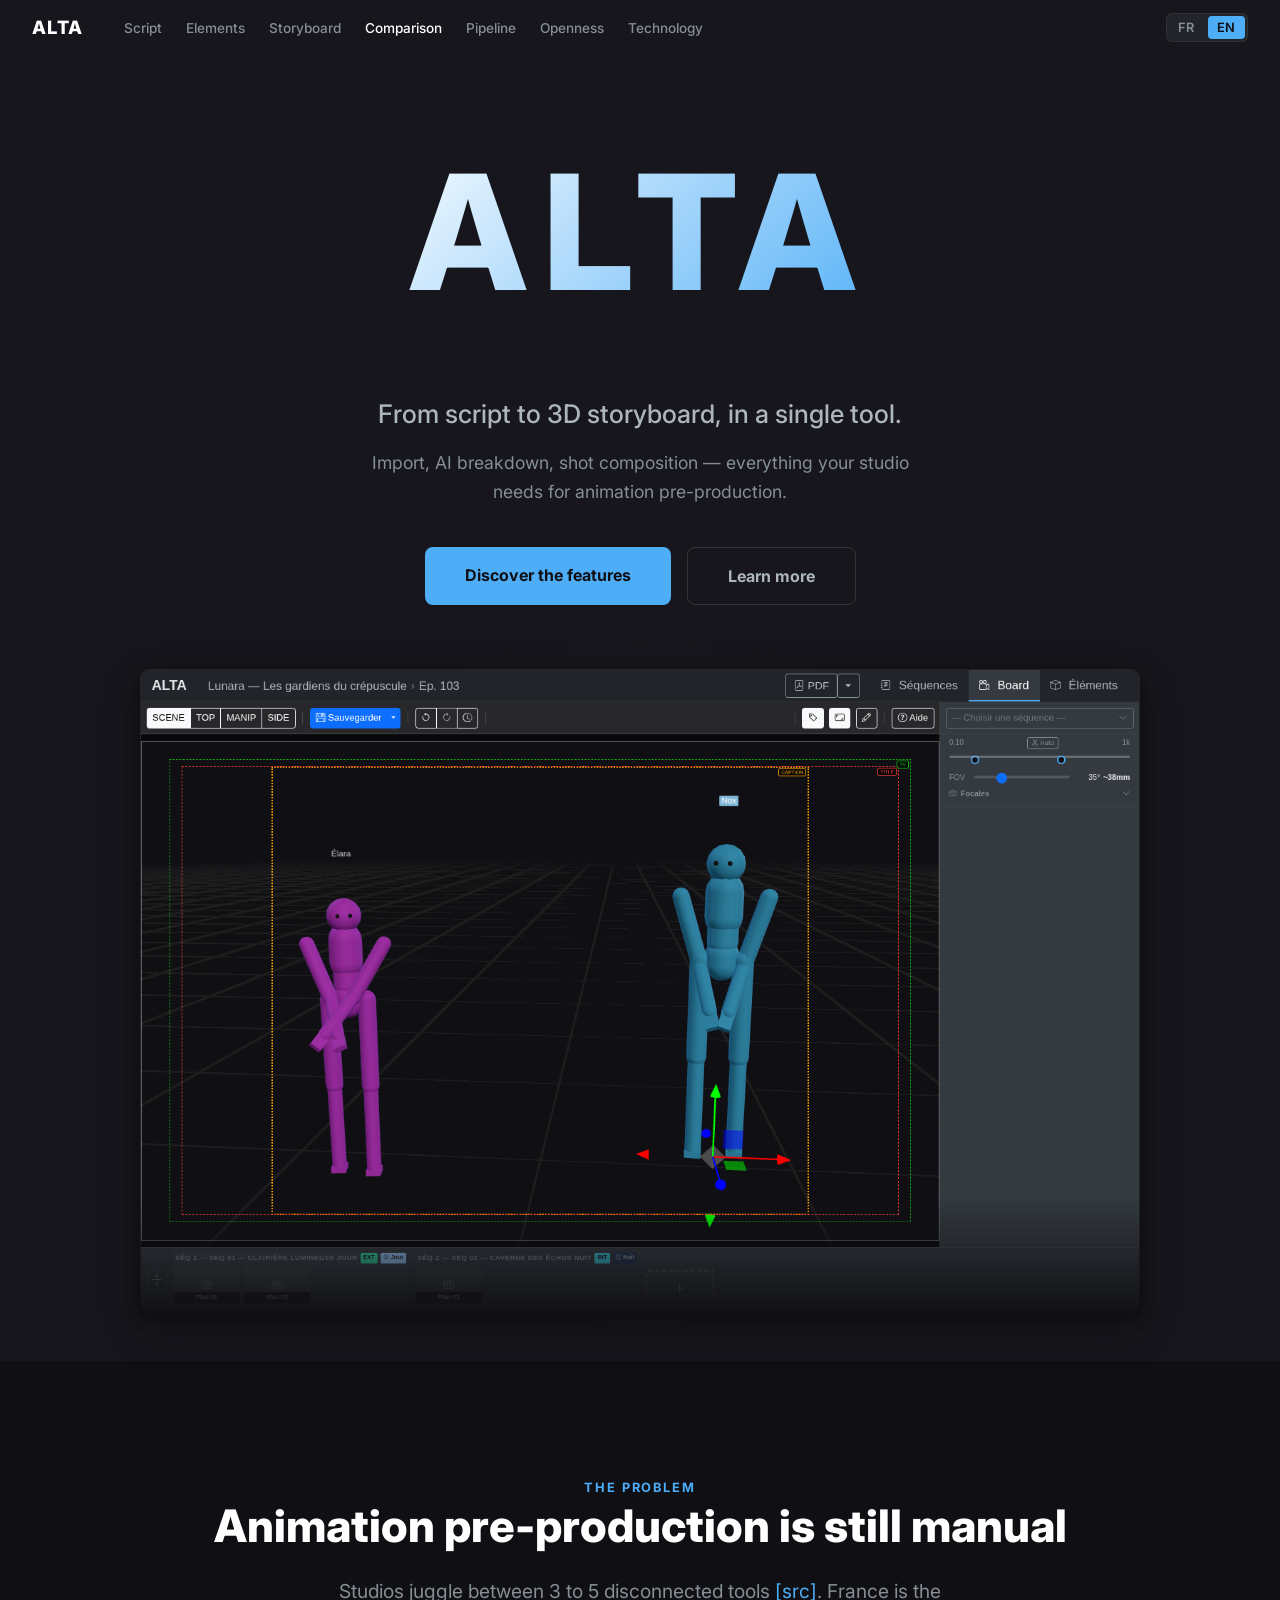
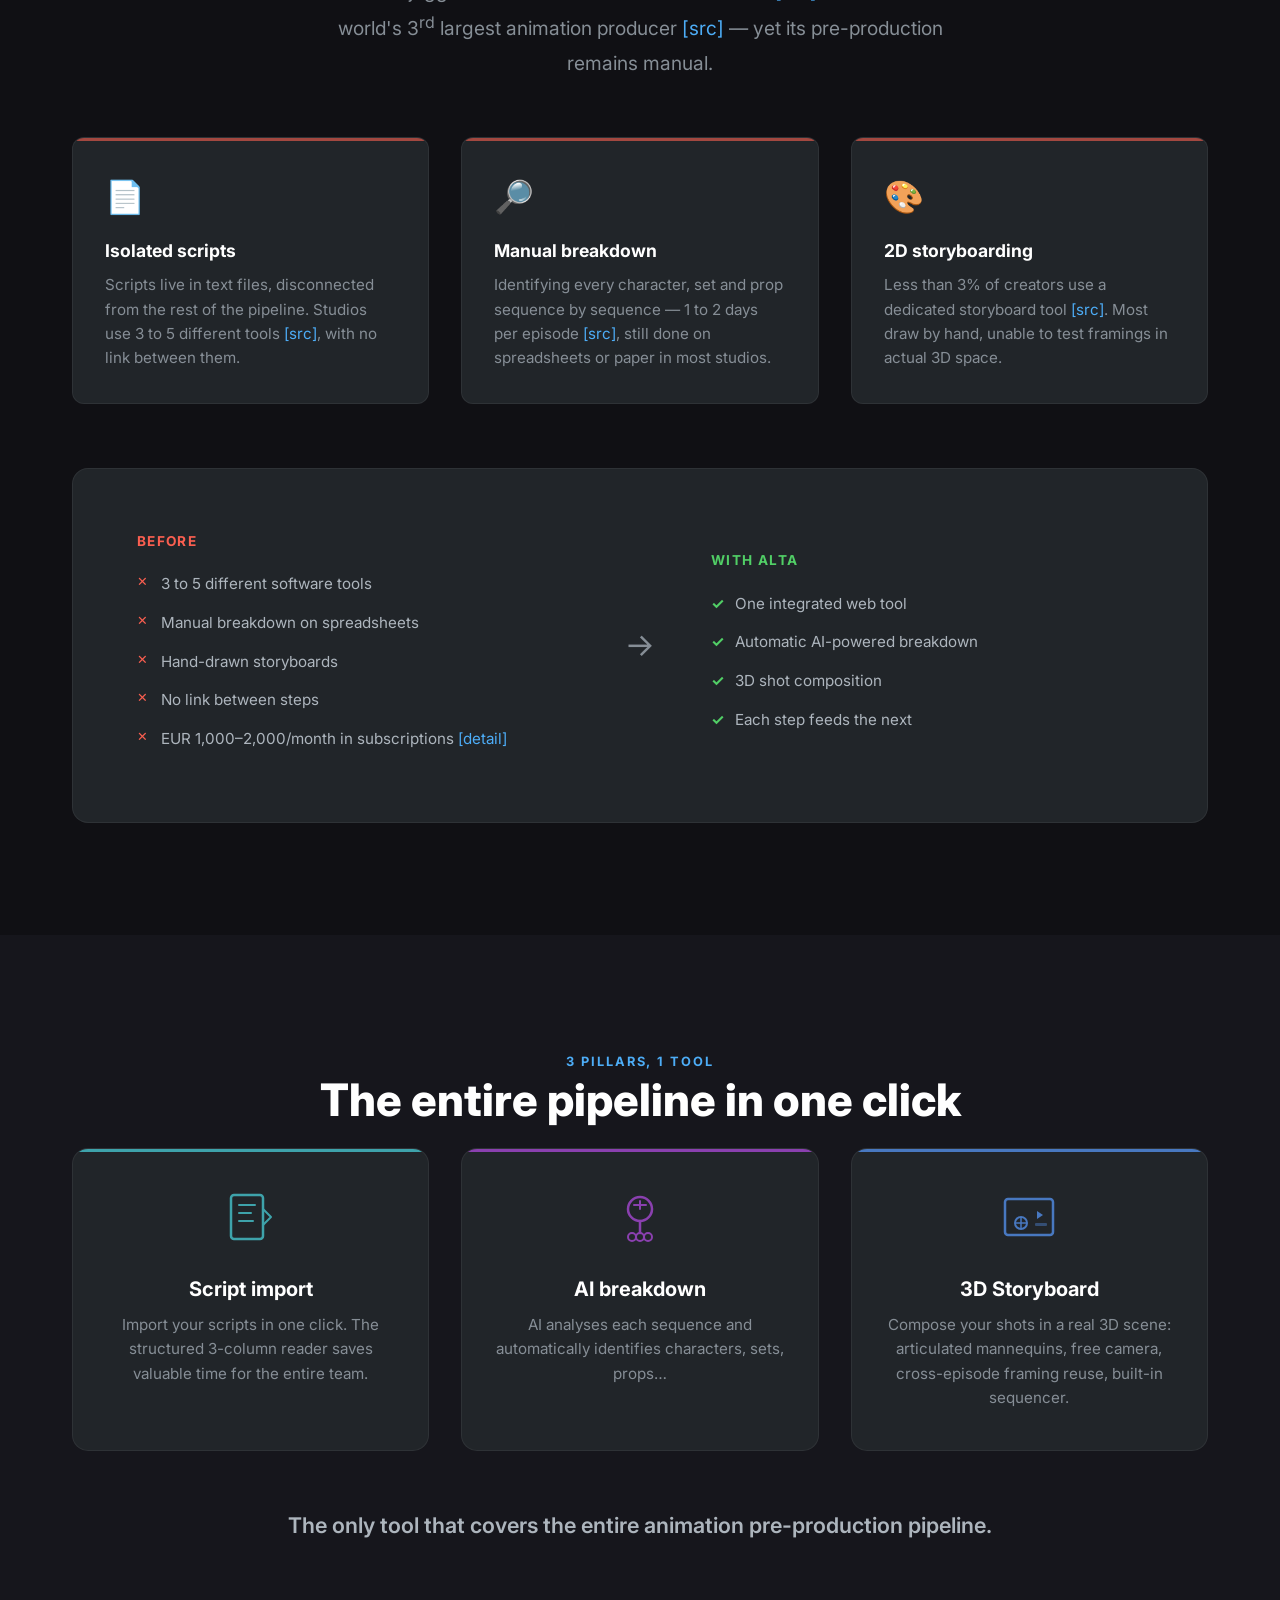
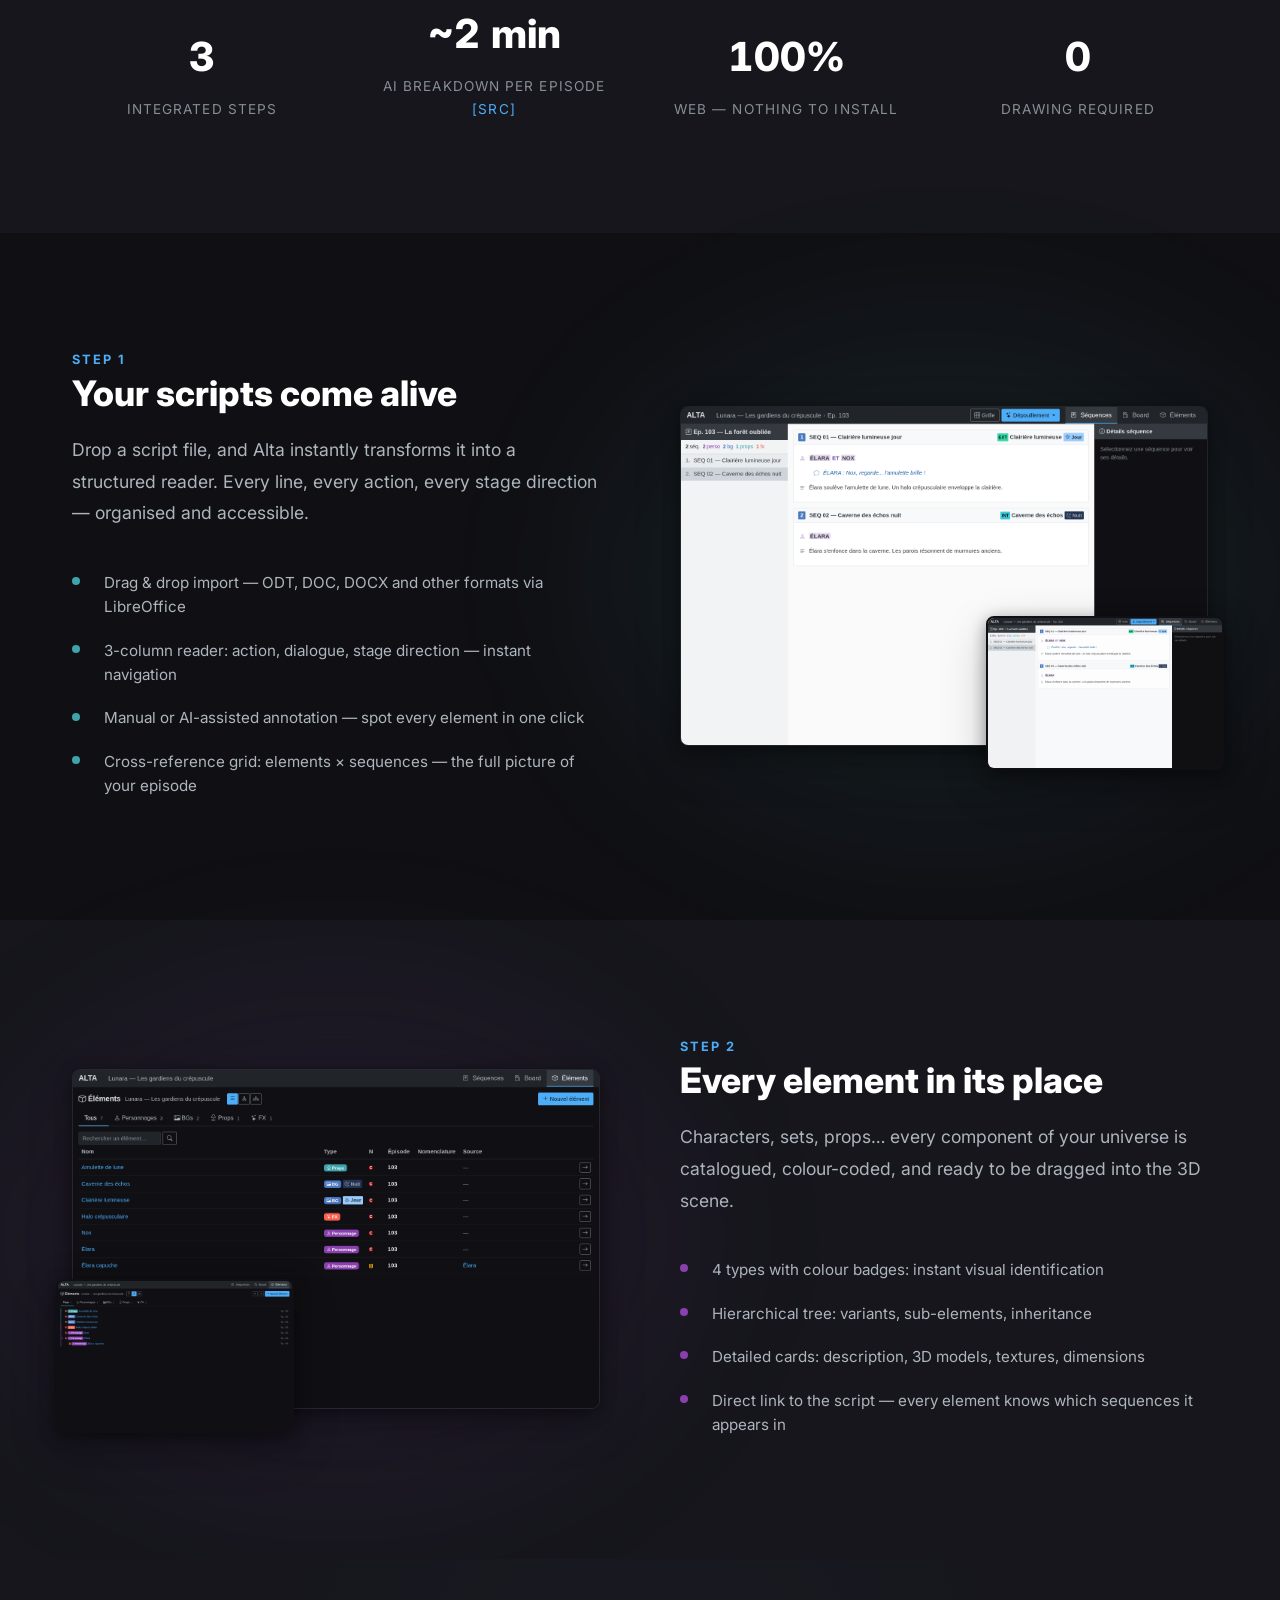
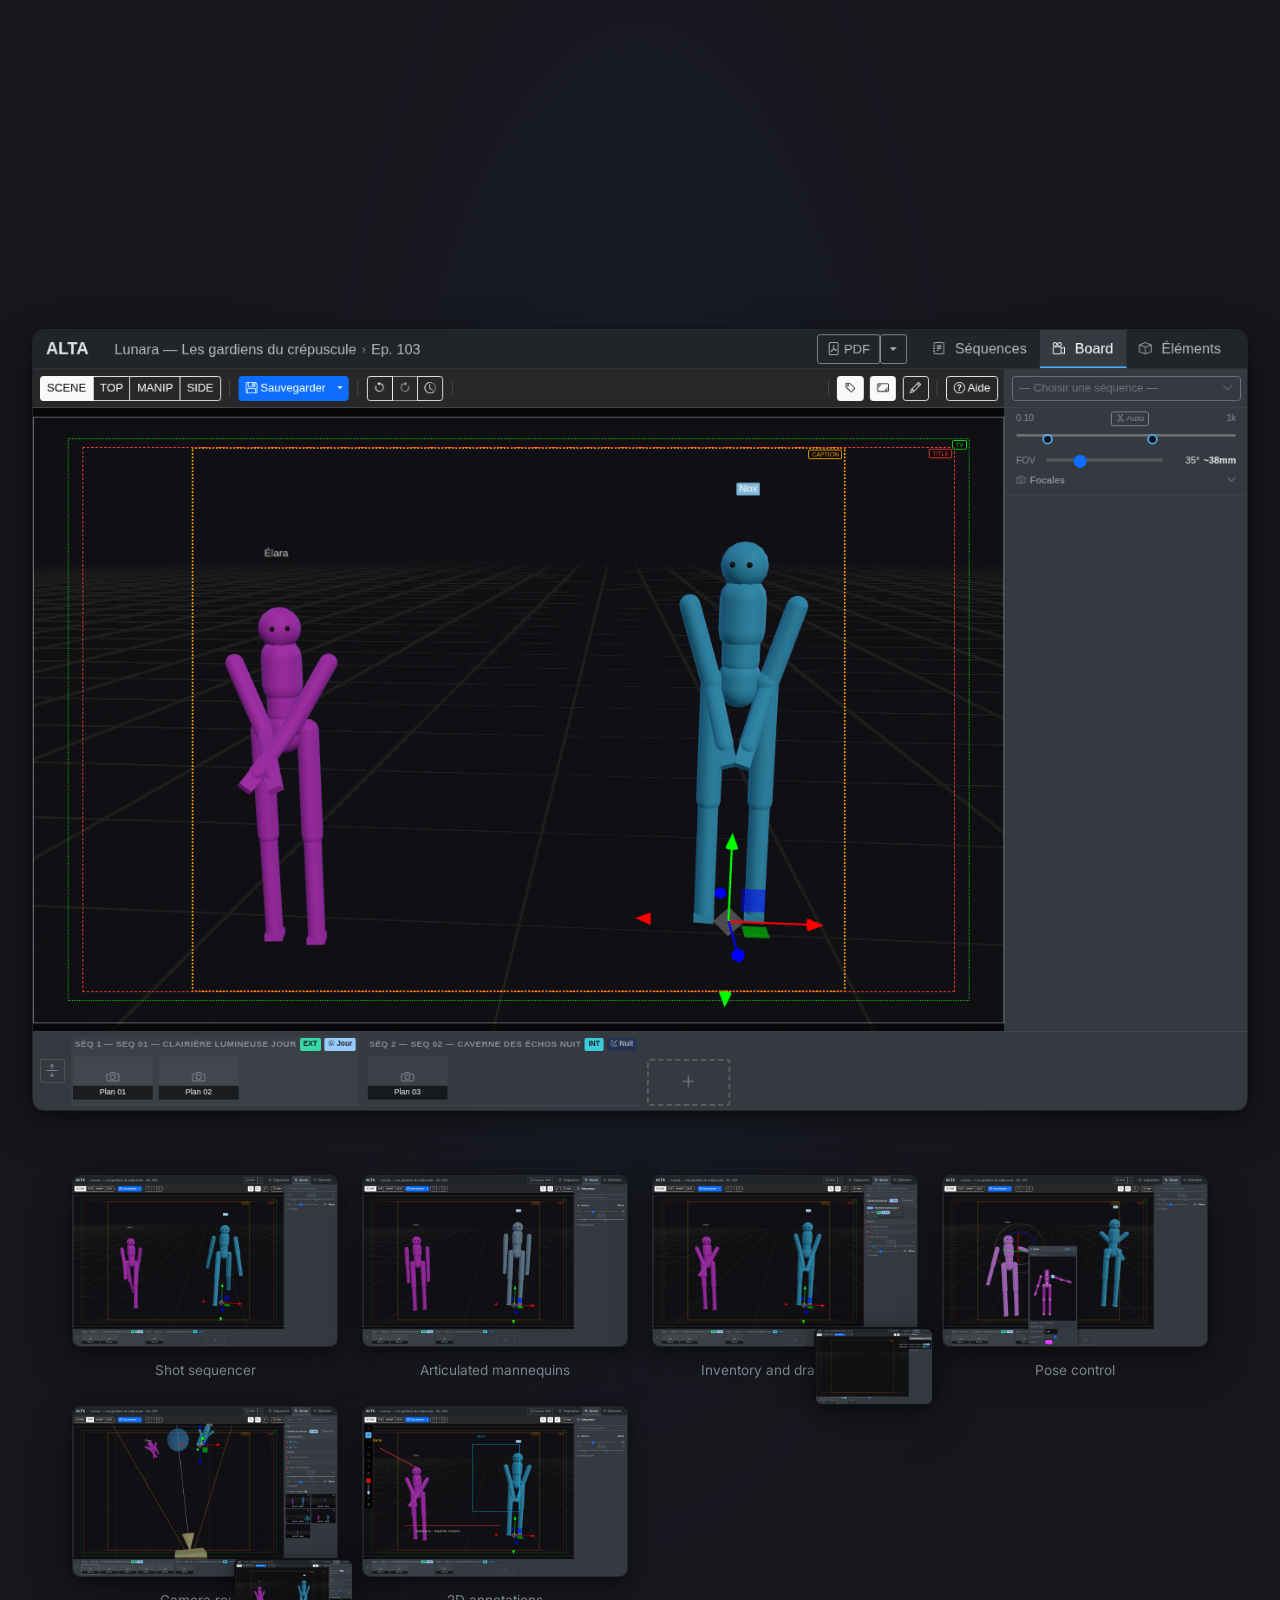
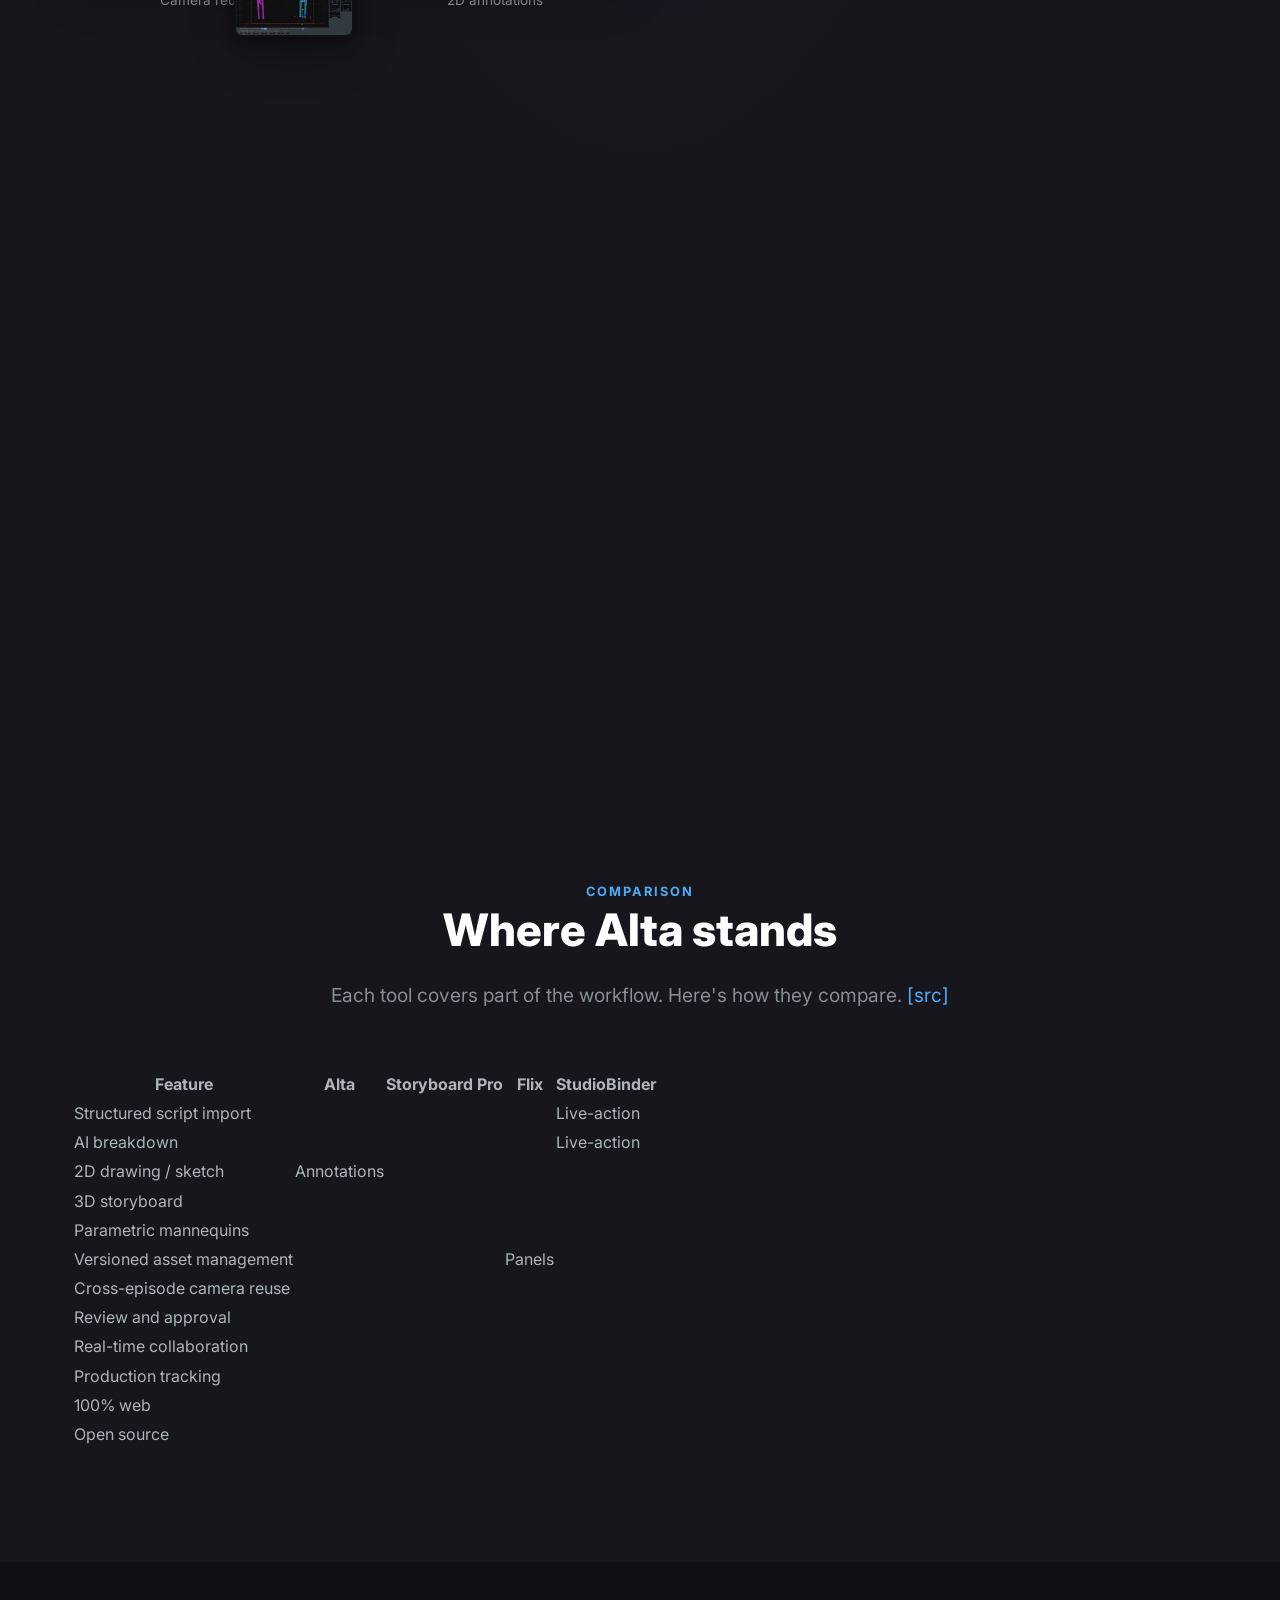
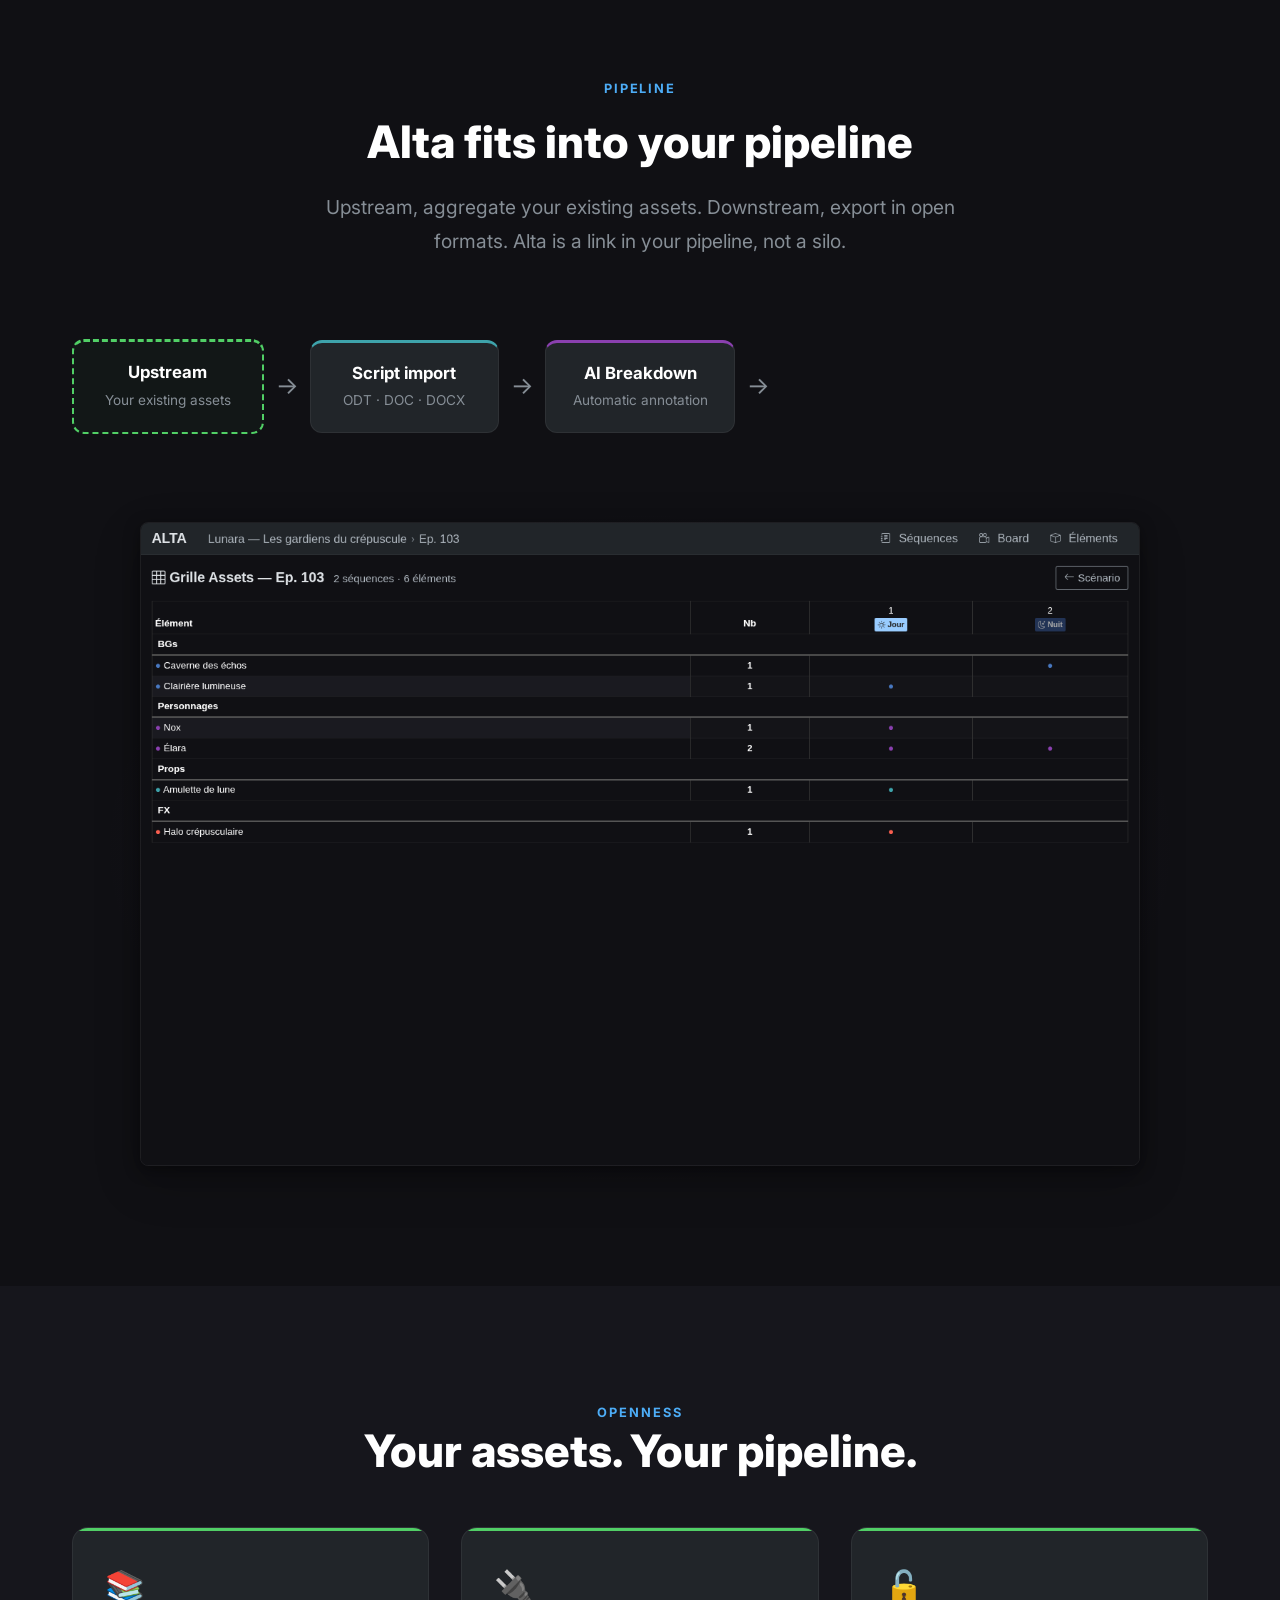
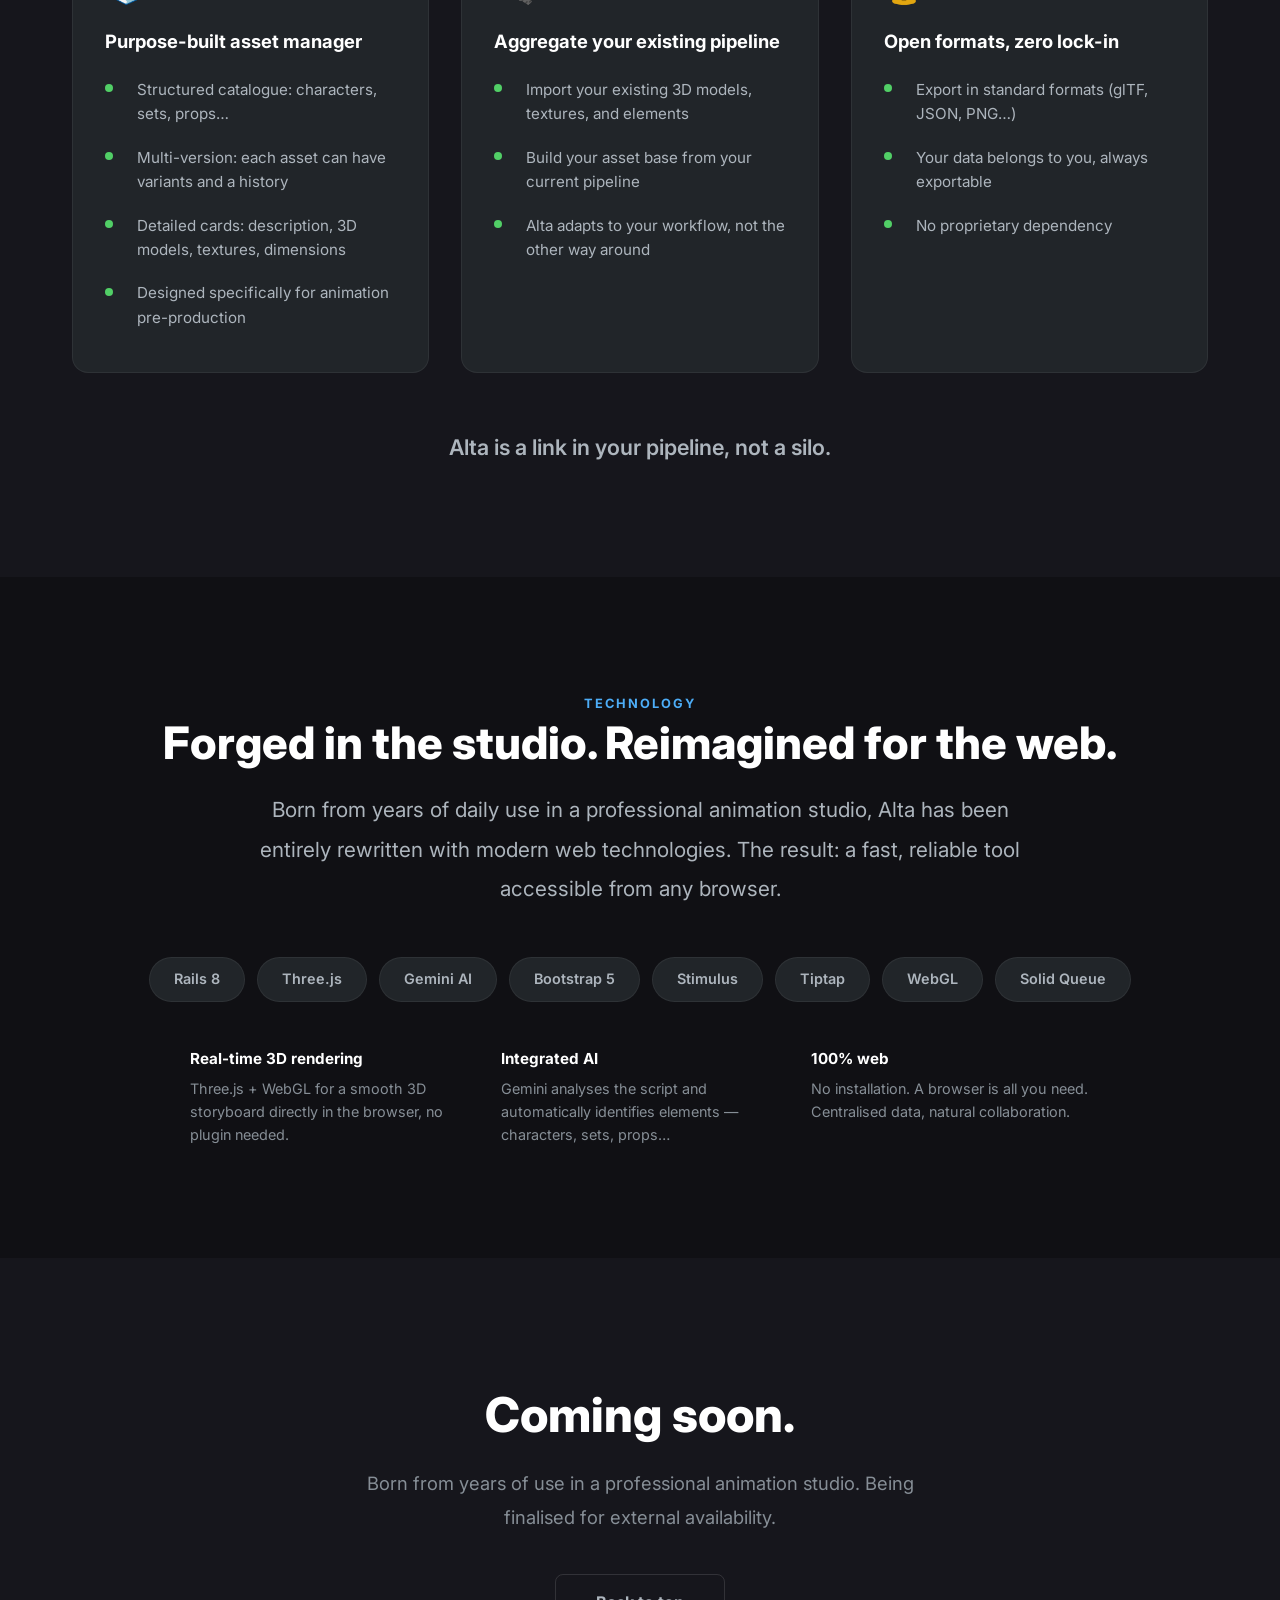
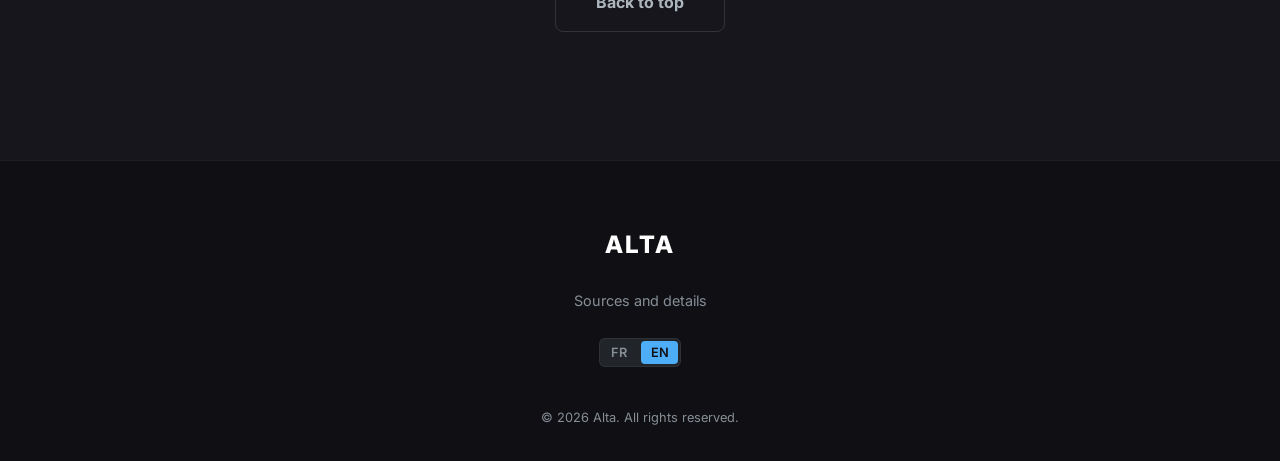
==== index.html @ ee36c8af "Filmstrip réut cam : vue TOP + GIF inset (pattern inventaire) Co-Authored-By: Claude Opus 4.6 <norep" ====
<!DOCTYPE html>
<html lang="fr">
<head>
  <meta charset="UTF-8">
  <meta name="viewport" content="width=device-width, initial-scale=1.0">
  <title>ALTA — Du scénario au storyboard 3D</title>
  <meta name="description" content="Alta couvre l'intégralité de la chaîne de préprod animation : import scénario, dépouillement IA, storyboard 3D. Forgé par des années d'usage en studio professionnel.">
  <link rel="preconnect" href="https://fonts.googleapis.com">
  <link rel="preconnect" href="https://fonts.gstatic.com" crossorigin>
  <link href="https://fonts.googleapis.com/css2?family=Inter:wght@400;500;600;700;800&display=swap" rel="stylesheet">
  <link rel="stylesheet" href="css/landing.css">
</head>
<body>

<!-- ======== NAVBAR ======== -->
<nav class="navbar">
  <div class="navbar-left">
    <a href="#" class="navbar-brand">ALTA</a>
    <ul class="navbar-links">
      <li><a href="#scenario" data-lang="fr">Scénario</a><a href="#scenario" data-lang="en">Script</a></li>
      <li><a href="#elements" data-lang="fr">Éléments</a><a href="#elements" data-lang="en">Elements</a></li>
      <li><a href="#storyboard">Storyboard</a></li>
      <li><a href="#comparison" data-lang="fr">Comparaison</a><a href="#comparison" data-lang="en">Comparison</a></li>
      <li><a href="#workflow" data-lang="fr">Pipeline</a><a href="#workflow" data-lang="en">Pipeline</a></li>
      <li><a href="#openness" data-lang="fr">Ouverture</a><a href="#openness" data-lang="en">Openness</a></li>
      <li><a href="#tech" data-lang="fr">Technologie</a><a href="#tech" data-lang="en">Technology</a></li>
    </ul>
  </div>
  <div class="navbar-right">
    <div class="lang-toggle">
      <button data-set-lang="fr">FR</button>
      <button data-set-lang="en">EN</button>
    </div>
  </div>
</nav>

<!-- ======== 1. HERO ======== -->
<section class="hero" id="hero">
  <div class="hero-wordmark">ALTA</div>
  <p class="hero-tagline" data-lang="fr">Du scénario au storyboard 3D, en un seul outil.</p>
  <p class="hero-tagline" data-lang="en">From script to 3D storyboard, in a single tool.</p>
  <p class="hero-sub-tagline" data-lang="fr">Import, dépouillement IA, composition de plans — tout ce dont votre studio a besoin pour la préprod animation.</p>
  <p class="hero-sub-tagline" data-lang="en">Import, AI breakdown, shot composition — everything your studio needs for animation pre-production.</p>
  <div class="hero-ctas">
    <a href="#scenario" class="hero-cta" data-lang="fr">Découvrir les fonctionnalités</a>
    <a href="#scenario" class="hero-cta" data-lang="en">Discover the features</a>
    <a href="#tech" class="hero-cta hero-cta-secondary" data-lang="fr">En savoir plus</a>
    <a href="#tech" class="hero-cta hero-cta-secondary" data-lang="en">Learn more</a>
  </div>
  <div class="hero-screenshot">
    <img src="img/board.png" alt="Alta — Storyboard 3D" class="screenshot">
  </div>
  <div class="hero-scroll-hint">
    <span data-lang="fr">Scroll</span>
    <span data-lang="en">Scroll</span>
    <svg viewBox="0 0 24 24" fill="none" stroke-width="2" stroke-linecap="round" stroke-linejoin="round">
      <path d="M7 13l5 5 5-5M7 6l5 5 5-5"/>
    </svg>
  </div>
</section>

<!-- ======== 2. LE PROBLÈME ======== -->
<section id="problem">
  <div class="container">
    <div style="text-align: center;" class="reveal">
      <span class="section-label" data-lang="fr">Le constat</span>
      <span class="section-label" data-lang="en">The problem</span>
      <h2 class="section-title" data-lang="fr">La préprod animation est encore artisanale</h2>
      <h2 class="section-title" data-lang="en">Animation pre-production is still manual</h2>
      <p class="section-subtitle centered" data-lang="fr">Les studios jonglent entre 3 à 5 logiciels <a href="sources.html#tool-fragmentation" class="source-ref">[src]</a> sans lien entre eux. La France est le 3<sup>e</sup> producteur mondial d'animation <a href="sources.html#france-3rd" class="source-ref">[src]</a> — mais sa préprod reste artisanale.</p>
      <p class="section-subtitle centered" data-lang="en">Studios juggle between 3 to 5 disconnected tools <a href="sources.html#tool-fragmentation" class="source-ref">[src]</a>. France is the world's 3<sup>rd</sup> largest animation producer <a href="sources.html#france-3rd" class="source-ref">[src]</a> — yet its pre-production remains manual.</p>
    </div>

    <div class="problem-grid">
      <div class="problem-card reveal reveal-delay-1">
        <div class="problem-icon">&#128196;</div>
        <h3 data-lang="fr">Scénarios isolés</h3>
        <h3 data-lang="en">Isolated scripts</h3>
        <p data-lang="fr">Les scénarios vivent dans des fichiers texte, déconnectés du reste du pipeline. Les studios utilisent 3 à 5 logiciels différents <a href="sources.html#tool-fragmentation" class="source-ref">[src]</a>, sans lien entre eux.</p>
        <p data-lang="en">Scripts live in text files, disconnected from the rest of the pipeline. Studios use 3 to 5 different tools <a href="sources.html#tool-fragmentation" class="source-ref">[src]</a>, with no link between them.</p>
      </div>
      <div class="problem-card reveal reveal-delay-2">
        <div class="problem-icon">&#128270;</div>
        <h3 data-lang="fr">Dépouillement à la main</h3>
        <h3 data-lang="en">Manual breakdown</h3>
        <p data-lang="fr">Identifier chaque personnage, décor et accessoire séquence par séquence — 1 à 2 jours par épisode <a href="sources.html#breakdown-duration" class="source-ref">[src]</a>, encore fait sur tableur ou papier dans la plupart des studios.</p>
        <p data-lang="en">Identifying every character, set and prop sequence by sequence — 1 to 2 days per episode <a href="sources.html#breakdown-duration" class="source-ref">[src]</a>, still done on spreadsheets or paper in most studios.</p>
      </div>
      <div class="problem-card reveal reveal-delay-3">
        <div class="problem-icon">&#127912;</div>
        <h3 data-lang="fr">Storyboard en 2D</h3>
        <h3 data-lang="en">2D storyboarding</h3>
        <p data-lang="fr">Moins de 3 % des créateurs utilisent un outil de storyboard dédié <a href="sources.html#storyboard-adoption" class="source-ref">[src]</a>. La plupart dessinent à la main, sans pouvoir tester les cadrages dans l'espace réel.</p>
        <p data-lang="en">Less than 3% of creators use a dedicated storyboard tool <a href="sources.html#storyboard-adoption" class="source-ref">[src]</a>. Most draw by hand, unable to test framings in actual 3D space.</p>
      </div>
    </div>

    <div class="problem-then-now reveal">
      <div class="problem-then">
        <h4 data-lang="fr">Avant</h4>
        <h4 data-lang="en">Before</h4>
        <ul>
          <li data-lang="fr">3 à 5 logiciels différents</li>
          <li data-lang="en">3 to 5 different software tools</li>
          <li data-lang="fr">Dépouillement manuel sur tableur</li>
          <li data-lang="en">Manual breakdown on spreadsheets</li>
          <li data-lang="fr">Storyboards dessinés à la main</li>
          <li data-lang="en">Hand-drawn storyboards</li>
          <li data-lang="fr">Aucun lien entre les étapes</li>
          <li data-lang="en">No link between steps</li>
          <li data-lang="fr">1 000 à 2 000 EUR/mois d'abonnements <a href="sources.html#cost-breakdown" class="source-ref">[détail]</a></li>
          <li data-lang="en">EUR 1,000–2,000/month in subscriptions <a href="sources.html#cost-breakdown" class="source-ref">[detail]</a></li>
        </ul>
      </div>
      <div class="problem-arrow">&rarr;</div>
      <div class="problem-now">
        <h4 data-lang="fr">Avec Alta</h4>
        <h4 data-lang="en">With Alta</h4>
        <ul>
          <li data-lang="fr">Un seul outil web intégré</li>
          <li data-lang="en">One integrated web tool</li>
          <li data-lang="fr">Dépouillement automatique par IA</li>
          <li data-lang="en">Automatic AI-powered breakdown</li>
          <li data-lang="fr">Composition de plans en 3D</li>
          <li data-lang="en">3D shot composition</li>
          <li data-lang="fr">Chaque étape alimente la suivante</li>
          <li data-lang="en">Each step feeds the next</li>
        </ul>
      </div>
    </div>
  </div>
</section>

<!-- ======== 3. PROPOSITION DE VALEUR ======== -->
<section id="value">
  <div class="container">
    <div style="text-align: center;" class="reveal">
      <span class="section-label" data-lang="fr">3 piliers, 1 outil</span>
      <span class="section-label" data-lang="en">3 pillars, 1 tool</span>
      <h2 class="section-title" data-lang="fr">Tout le pipeline en un clic</h2>
      <h2 class="section-title" data-lang="en">The entire pipeline in one click</h2>
    </div>

    <div class="value-grid reveal">
      <!-- Scénario -->
      <div class="value-card">
        <svg class="value-icon" viewBox="0 0 56 56" fill="none" xmlns="http://www.w3.org/2000/svg">
          <rect x="8" y="6" width="32" height="44" rx="3" stroke="currentColor" stroke-width="2.5"/>
          <line x1="16" y1="16" x2="32" y2="16" stroke="currentColor" stroke-width="2" stroke-linecap="round"/>
          <line x1="16" y1="24" x2="28" y2="24" stroke="currentColor" stroke-width="2" stroke-linecap="round"/>
          <line x1="16" y1="32" x2="30" y2="32" stroke="currentColor" stroke-width="2" stroke-linecap="round"/>
          <path d="M40 20l8 8-8 8" stroke="currentColor" stroke-width="2" stroke-linecap="round" stroke-linejoin="round"/>
        </svg>
        <h3 data-lang="fr">Import scénario</h3>
        <h3 data-lang="en">Script import</h3>
        <p data-lang="fr">Importez vos scénarios en un clic. Le lecteur structuré en 3 colonnes fait gagner un temps précieux à l'ensemble de l'équipe.</p>
        <p data-lang="en">Import your scripts in one click. The structured 3-column reader saves valuable time for the entire team.</p>
      </div>
      <!-- Dépouillement -->
      <div class="value-card">
        <svg class="value-icon" viewBox="0 0 56 56" fill="none" xmlns="http://www.w3.org/2000/svg">
          <circle cx="28" cy="20" r="12" stroke="currentColor" stroke-width="2.5"/>
          <path d="M28 32v12" stroke="currentColor" stroke-width="2.5" stroke-linecap="round"/>
          <circle cx="20" cy="48" r="4" stroke="currentColor" stroke-width="2"/>
          <circle cx="28" cy="48" r="4" stroke="currentColor" stroke-width="2"/>
          <circle cx="36" cy="48" r="4" stroke="currentColor" stroke-width="2"/>
          <path d="M22 16h12M28 12v8" stroke="currentColor" stroke-width="2" stroke-linecap="round"/>
        </svg>
        <h3 data-lang="fr">Dépouillement IA</h3>
        <h3 data-lang="en">AI breakdown</h3>
        <p data-lang="fr">L'IA analyse chaque séquence et identifie automatiquement personnages, décors, accessoires…</p>
        <p data-lang="en">AI analyses each sequence and automatically identifies characters, sets, props…</p>
      </div>
      <!-- Storyboard -->
      <div class="value-card">
        <svg class="value-icon" viewBox="0 0 56 56" fill="none" xmlns="http://www.w3.org/2000/svg">
          <rect x="4" y="10" width="48" height="36" rx="3" stroke="currentColor" stroke-width="2.5"/>
          <circle cx="20" cy="34" r="6" stroke="currentColor" stroke-width="2"/>
          <line x1="20" y1="28" x2="20" y2="40" stroke="currentColor" stroke-width="1.5"/>
          <line x1="14" y1="34" x2="26" y2="34" stroke="currentColor" stroke-width="1.5"/>
          <path d="M36 22l6 4-6 4z" fill="currentColor"/>
          <rect x="34" y="34" width="12" height="3" rx="1" fill="currentColor" opacity="0.5"/>
        </svg>
        <h3 data-lang="fr">Storyboard 3D</h3>
        <h3 data-lang="en">3D Storyboard</h3>
        <p data-lang="fr">Composez vos plans dans une vraie scène 3D : mannequins articulés, caméra libre, réutilisation de cadrages entre épisodes, séquenceur intégré.</p>
        <p data-lang="en">Compose your shots in a real 3D scene: articulated mannequins, free camera, cross-episode framing reuse, built-in sequencer.</p>
      </div>
    </div>

    <p class="value-synthesis reveal" data-lang="fr">Le seul outil qui couvre l'intégralité de la chaîne de préprod animation.</p>
    <p class="value-synthesis reveal" data-lang="en">The only tool that covers the entire animation pre-production pipeline.</p>

    <div class="stats-row reveal">
      <div class="stat-item">
        <div class="stat-number" data-lang="fr">3</div>
        <div class="stat-number" data-lang="en">3</div>
        <div class="stat-label" data-lang="fr">Étapes intégrées</div>
        <div class="stat-label" data-lang="en">Integrated steps</div>
      </div>
      <div class="stat-item">
        <div class="stat-number" data-lang="fr">~2 min</div>
        <div class="stat-number" data-lang="en">~2 min</div>
        <div class="stat-label" data-lang="fr">Dépouillement IA par épisode <a href="sources.html#breakdown-duration" class="source-ref">[src]</a></div>
        <div class="stat-label" data-lang="en">AI breakdown per episode <a href="sources.html#breakdown-duration" class="source-ref">[src]</a></div>
      </div>
      <div class="stat-item">
        <div class="stat-number" data-lang="fr">100%</div>
        <div class="stat-number" data-lang="en">100%</div>
        <div class="stat-label" data-lang="fr">Web — rien à installer</div>
        <div class="stat-label" data-lang="en">Web — nothing to install</div>
      </div>
      <div class="stat-item">
        <div class="stat-number" data-lang="fr">0</div>
        <div class="stat-number" data-lang="en">0</div>
        <div class="stat-label" data-lang="fr">Dessin requis</div>
        <div class="stat-label" data-lang="en">Drawing required</div>
      </div>
    </div>
  </div>
</section>

<!-- ======== 4. SCÉNARIO ======== -->
<section id="scenario" class="feature-section">
  <div class="container">
    <div class="feature-row reveal">
      <div class="feature-text">
        <span class="section-label" data-lang="fr">Étape 1</span>
        <span class="section-label" data-lang="en">Step 1</span>
        <h2 data-lang="fr">Vos scénarios prennent vie</h2>
        <h2 data-lang="en">Your scripts come alive</h2>
        <p class="lead" data-lang="fr">Glissez un fichier scénario, et Alta le transforme instantanément en un lecteur structuré. Chaque réplique, chaque action, chaque didascalie — organisée et accessible.</p>
        <p class="lead" data-lang="en">Drop a script file, and Alta instantly transforms it into a structured reader. Every line, every action, every stage direction — organised and accessible.</p>
        <ul class="feature-list accent-teal">
          <li data-lang="fr">Import drag &amp; drop — ODT, DOC, DOCX et autres formats via LibreOffice</li>
          <li data-lang="en">Drag &amp; drop import — ODT, DOC, DOCX and other formats via LibreOffice</li>
          <li data-lang="fr">Lecteur en 3 colonnes : action, dialogue, didascalie — navigation instantanée</li>
          <li data-lang="en">3-column reader: action, dialogue, stage direction — instant navigation</li>
          <li data-lang="fr">Annotation manuelle ou assistée par IA — repérez chaque élément en un clic</li>
          <li data-lang="en">Manual or AI-assisted annotation — spot every element in one click</li>
          <li data-lang="fr">Grille croisée éléments × séquences : la vision globale de votre épisode</li>
          <li data-lang="en">Cross-reference grid: elements × sequences — the full picture of your episode</li>
        </ul>
      </div>
      <div class="feature-visual screenshot-glow glow-teal">
        <img src="img/scenario.png" alt="Lecteur de scénario" class="screenshot">
        <img src="img/anim_annotation.gif" alt="Annotation IA" class="screenshot inset-screenshot">
      </div>
    </div>
  </div>
</section>

<!-- ======== 5. ÉLÉMENTS ======== -->
<section id="elements" class="feature-section">
  <div class="container">
    <div class="feature-row reversed reveal">
      <div class="feature-text">
        <span class="section-label" data-lang="fr">Étape 2</span>
        <span class="section-label" data-lang="en">Step 2</span>
        <h2 data-lang="fr">Chaque élément à sa place</h2>
        <h2 data-lang="en">Every element in its place</h2>
        <p class="lead" data-lang="fr">Personnages, décors, accessoires… chaque composant de votre univers est catalogué, coloré, et prêt à être glissé dans la scène 3D.</p>
        <p class="lead" data-lang="en">Characters, sets, props… every component of your universe is catalogued, colour-coded, and ready to be dragged into the 3D scene.</p>
        <ul class="feature-list accent-violet">
          <li data-lang="fr">4 types avec badges colorés : identification visuelle instantanée</li>
          <li data-lang="en">4 types with colour badges: instant visual identification</li>
          <li data-lang="fr">Arborescence hiérarchique : variantes, sous-éléments, héritage</li>
          <li data-lang="en">Hierarchical tree: variants, sub-elements, inheritance</li>
          <li data-lang="fr">Fiches détaillées : description, modèles 3D, textures, dimensions</li>
          <li data-lang="en">Detailed cards: description, 3D models, textures, dimensions</li>
          <li data-lang="fr">Lien direct avec le scénario — chaque élément sait dans quelles séquences il apparaît</li>
          <li data-lang="en">Direct link to the script — every element knows which sequences it appears in</li>
        </ul>
      </div>
      <div class="feature-visual screenshot-glow glow-violet">
        <img src="img/elements.png" alt="Liste des éléments" class="screenshot">
        <img src="img/elements_tree.png" alt="Arborescence" class="screenshot inset-screenshot inset-screenshot-left">
      </div>
    </div>
  </div>
</section>

<!-- ======== 6. STORYBOARD 3D ======== -->
<section id="storyboard" class="storyboard-section">
  <div class="container-wide">
    <div class="storyboard-header reveal">
      <span class="section-label" data-lang="fr">Étape 3 — La pièce maîtresse</span>
      <span class="section-label" data-lang="en">Step 3 — The centrepiece</span>
      <h2 class="section-title" data-lang="fr">Composez vos plans en 3D</h2>
      <h2 class="section-title" data-lang="en">Compose your shots in 3D</h2>
      <p class="section-subtitle centered" data-lang="fr">Plus besoin de dessiner. Placez vos personnages, orientez votre caméra, ajustez la pose — et capturez le plan parfait. Le tout dans votre navigateur.</p>
      <p class="section-subtitle centered" data-lang="en">No drawing needed. Place your characters, orient your camera, adjust the pose — and capture the perfect shot. All in your browser.</p>
    </div>

    <div class="storyboard-hero reveal">
      <img src="img/board.png" alt="Board 3D" class="screenshot" style="width: 100%; border-radius: 12px;">
    </div>

    <div class="container">
      <div class="filmstrip reveal">
        <div class="filmstrip-item">
          <img src="img/board_sequencer.png" alt="Séquenceur" class="screenshot">
          <p class="filmstrip-caption" data-lang="fr">Séquenceur de plans</p>
          <p class="filmstrip-caption" data-lang="en">Shot sequencer</p>
        </div>
        <div class="filmstrip-item">
          <img src="img/anim_mannequin.gif" alt="Mannequin posé" class="screenshot">
          <p class="filmstrip-caption" data-lang="fr">Mannequins articulés</p>
          <p class="filmstrip-caption" data-lang="en">Articulated mannequins</p>
        </div>
        <div class="filmstrip-item" style="position: relative;">
          <img src="img/board_sidebar.png" alt="Sidebar du board" class="screenshot">
          <img src="img/anim_inventory_drag.gif" alt="Drag inventaire" class="screenshot inset-screenshot">
          <p class="filmstrip-caption" data-lang="fr">Inventaire et drag &amp; drop</p>
          <p class="filmstrip-caption" data-lang="en">Inventory and drag &amp; drop</p>
        </div>
        <div class="filmstrip-item">
          <img src="img/board_mannequin_pose.png" alt="Pose de mannequin" class="screenshot">
          <p class="filmstrip-caption" data-lang="fr">Contrôle de pose</p>
          <p class="filmstrip-caption" data-lang="en">Pose control</p>
        </div>
        <div class="filmstrip-item" style="position: relative;">
          <img src="img/board_reut_cam.png" alt="Réutilisation de caméra" class="screenshot">
          <img src="img/anim_reut_cam.gif" alt="Réut cam preview" class="screenshot inset-screenshot">
          <p class="filmstrip-caption" data-lang="fr">Réutilisation de caméra</p>
          <p class="filmstrip-caption" data-lang="en">Camera reuse</p>
        </div>
        <div class="filmstrip-item">
          <img src="img/board_annotation.png" alt="Annotations 2D" class="screenshot">
          <p class="filmstrip-caption" data-lang="fr">Annotations 2D</p>
          <p class="filmstrip-caption" data-lang="en">2D annotations</p>
        </div>
      </div>

      <div class="feature-grid reveal">
        <div class="feature-grid-item">
          <div class="feature-grid-icon">&#129516;</div>
          <h4 data-lang="fr">Mannequins articulés</h4>
          <h4 data-lang="en">Articulated mannequins</h4>
          <p data-lang="fr">Placez et posez des mannequins pour chaque personnage. Chaque articulation est contrôlable.</p>
          <p data-lang="en">Place and pose mannequins for each character. Every joint is controllable.</p>
        </div>
        <div class="feature-grid-item">
          <div class="feature-grid-icon">&#128131;</div>
          <h4 data-lang="fr">Bibliothèque de poses</h4>
          <h4 data-lang="en">Pose library</h4>
          <p data-lang="fr">Sauvegardez et réappliquez des poses en un clic. Construisez votre bibliothèque au fil du temps.</p>
          <p data-lang="en">Save and reapply poses in one click. Build your library over time.</p>
        </div>
        <div class="feature-grid-item">
          <div class="feature-grid-icon">&#127909;</div>
          <h4 data-lang="fr">Caméra libre</h4>
          <h4 data-lang="en">Free camera</h4>
          <p data-lang="fr">FOV ajustable, rotation orbitale, safe zones TV. Trouvez le cadrage parfait.</p>
          <p data-lang="en">Adjustable FOV, orbital rotation, TV safe zones. Find the perfect framing.</p>
        </div>
        <div class="feature-grid-item">
          <div class="feature-grid-icon">&#128247;</div>
          <h4 data-lang="fr">Réutilisation de caméra</h4>
          <h4 data-lang="en">Camera reuse</h4>
          <p data-lang="fr">Retrouvez les cadrages existants entre plans et épisodes. Aperçus 3D en temps réel, application en un clic.</p>
          <p data-lang="en">Find existing framings across shots and episodes. Real-time 3D previews, one-click apply.</p>
        </div>
        <div class="feature-grid-item">
          <div class="feature-grid-icon">&#127902;</div>
          <h4 data-lang="fr">Séquenceur visuel</h4>
          <h4 data-lang="en">Visual sequencer</h4>
          <p data-lang="fr">Timeline en vignettes pour organiser, réordonner et naviguer entre vos plans.</p>
          <p data-lang="en">Thumbnail timeline to organise, reorder, and navigate between your shots.</p>
        </div>
        <div class="feature-grid-item">
          <div class="feature-grid-icon">&#8634;</div>
          <h4 data-lang="fr">Undo / Redo illimité</h4>
          <h4 data-lang="en">Unlimited undo / redo</h4>
          <p data-lang="fr">Expérimentez sans risque. Chaque action est réversible, sans limite.</p>
          <p data-lang="en">Experiment fearlessly. Every action is reversible, with no limit.</p>
        </div>
        <div class="feature-grid-item">
          <div class="feature-grid-icon">&#128230;</div>
          <h4 data-lang="fr">Drag &amp; drop inventaire</h4>
          <h4 data-lang="en">Inventory drag &amp; drop</h4>
          <p data-lang="fr">Glissez décors, accessoires et personnages depuis l'inventaire vers la scène 3D.</p>
          <p data-lang="en">Drag sets, props, and characters from the inventory into the 3D scene.</p>
        </div>
        <div class="feature-grid-item">
          <div class="feature-grid-icon">&#9999;&#65039;</div>
          <h4 data-lang="fr">Annotations 2D</h4>
          <h4 data-lang="en">2D Annotations</h4>
          <p data-lang="fr">Dessinez par-dessus la scène 3D : flèches, textes, traits, formes. Les annotations suivent la caméra.</p>
          <p data-lang="en">Draw over the 3D scene: arrows, text, lines, shapes. Annotations follow the camera.</p>
        </div>
        <div class="feature-grid-item">
          <div class="feature-grid-icon">&#128196;</div>
          <h4 data-lang="fr">Export PDF</h4>
          <h4 data-lang="en">PDF export</h4>
          <p data-lang="fr">Exportez votre storyboard en PDF imprimable — annotations 2D incluses — pour la revue en équipe.</p>
          <p data-lang="en">Export your storyboard as a printable PDF — 2D annotations included — for team review.</p>
        </div>
      </div>
    </div>
  </div>
</section>

<!-- ======== 6b. COMPARAISON ======== -->
<section id="comparison">
  <div class="container">
    <div style="text-align: center;" class="reveal">
      <span class="section-label" data-lang="fr">Comparaison</span>
      <span class="section-label" data-lang="en">Comparison</span>
      <h2 class="section-title" data-lang="fr">Où se situe Alta</h2>
      <h2 class="section-title" data-lang="en">Where Alta stands</h2>
      <p class="section-subtitle centered" data-lang="fr">Chaque outil couvre une partie du workflow. Voici comment ils se comparent. <a href="sources.html#comparison" class="source-ref">[src]</a></p>
      <p class="section-subtitle centered" data-lang="en">Each tool covers part of the workflow. Here's how they compare. <a href="sources.html#comparison" class="source-ref">[src]</a></p>
    </div>

    <div class="comparison-table reveal">
      <table>
        <thead>
          <tr>
            <th data-lang="fr">Fonctionnalité</th>
            <th data-lang="en">Feature</th>
            <th class="ct-highlight">Alta</th>
            <th>Storyboard Pro</th>
            <th>Flix</th>
            <th>StudioBinder</th>
          </tr>
        </thead>
        <tbody>
          <tr>
            <td data-lang="fr">Import scénario structuré</td>
            <td data-lang="en">Structured script import</td>
            <td class="ct-highlight ct-yes"></td>
            <td class="ct-no"></td>
            <td class="ct-no"></td>
            <td class="ct-partial" data-lang="fr">Live-action</td>
            <td class="ct-partial" data-lang="en">Live-action</td>
          </tr>
          <tr>
            <td data-lang="fr">Dépouillement IA</td>
            <td data-lang="en">AI breakdown</td>
            <td class="ct-highlight ct-yes"></td>
            <td class="ct-no"></td>
            <td class="ct-no"></td>
            <td class="ct-partial" data-lang="fr">Live-action</td>
            <td class="ct-partial" data-lang="en">Live-action</td>
          </tr>
          <tr>
            <td data-lang="fr">Dessin 2D / sketch</td>
            <td data-lang="en">2D drawing / sketch</td>
            <td class="ct-partial" data-lang="fr">Annotations</td>
            <td class="ct-partial" data-lang="en">Annotations</td>
            <td class="ct-yes"></td>
            <td class="ct-no"></td>
            <td class="ct-no"></td>
          </tr>
          <tr>
            <td data-lang="fr">Storyboard 3D</td>
            <td data-lang="en">3D storyboard</td>
            <td class="ct-highlight ct-yes"></td>
            <td class="ct-no"></td>
            <td class="ct-no"></td>
            <td class="ct-no"></td>
          </tr>
          <tr>
            <td data-lang="fr">Mannequins paramétriques</td>
            <td data-lang="en">Parametric mannequins</td>
            <td class="ct-highlight ct-yes"></td>
            <td class="ct-no"></td>
            <td class="ct-no"></td>
            <td class="ct-no"></td>
          </tr>
          <tr>
            <td data-lang="fr">Gestion d'assets versionnés</td>
            <td data-lang="en">Versioned asset management</td>
            <td class="ct-highlight ct-yes"></td>
            <td class="ct-no"></td>
            <td class="ct-partial" data-lang="fr">Panels</td>
            <td class="ct-partial" data-lang="en">Panels</td>
            <td class="ct-no"></td>
          </tr>
          <tr>
            <td data-lang="fr">Réutilisation caméra cross-épisodes</td>
            <td data-lang="en">Cross-episode camera reuse</td>
            <td class="ct-highlight ct-yes"></td>
            <td class="ct-no"></td>
            <td class="ct-no"></td>
            <td class="ct-no"></td>
          </tr>
          <tr>
            <td data-lang="fr">Revue et approbation</td>
            <td data-lang="en">Review and approval</td>
            <td class="ct-no"></td>
            <td class="ct-no"></td>
            <td class="ct-yes"></td>
            <td class="ct-yes"></td>
          </tr>
          <tr>
            <td data-lang="fr">Collaboration temps réel</td>
            <td data-lang="en">Real-time collaboration</td>
            <td class="ct-no"></td>
            <td class="ct-no"></td>
            <td class="ct-yes"></td>
            <td class="ct-yes"></td>
          </tr>
          <tr>
            <td data-lang="fr">Suivi de production</td>
            <td data-lang="en">Production tracking</td>
            <td class="ct-no"></td>
            <td class="ct-no"></td>
            <td class="ct-yes"></td>
            <td class="ct-yes"></td>
          </tr>
          <tr>
            <td data-lang="fr">100% web</td>
            <td data-lang="en">100% web</td>
            <td class="ct-highlight ct-yes"></td>
            <td class="ct-no"></td>
            <td class="ct-yes"></td>
            <td class="ct-yes"></td>
          </tr>
          <tr>
            <td data-lang="fr">Open source</td>
            <td data-lang="en">Open source</td>
            <td class="ct-highlight ct-yes"></td>
            <td class="ct-no"></td>
            <td class="ct-no"></td>
            <td class="ct-no"></td>
          </tr>
        </tbody>
      </table>
    </div>
  </div>
</section>

<!-- ======== 7. WORKFLOW ======== -->
<section id="workflow">
  <div class="container pipeline-section">
    <div class="reveal">
      <span class="section-label">Pipeline</span>
      <h2 class="section-title" data-lang="fr">Alta s'intègre dans votre pipeline</h2>
      <h2 class="section-title" data-lang="en">Alta fits into your pipeline</h2>
      <p class="section-subtitle centered" data-lang="fr">En amont, agrégez vos assets existants. En aval, exportez en formats ouverts. Alta est un maillon de votre pipeline, pas un silo.</p>
      <p class="section-subtitle centered" data-lang="en">Upstream, aggregate your existing assets. Downstream, export in open formats. Alta is a link in your pipeline, not a silo.</p>
    </div>

    <div class="pipeline">
      <div class="pipeline-node node-upstream">
        <h4 data-lang="fr">En amont</h4>
        <h4 data-lang="en">Upstream</h4>
        <p data-lang="fr">Vos assets existants</p>
        <p data-lang="en">Your existing assets</p>
      </div>
      <div class="pipeline-arrow">&rarr;</div>
      <div class="pipeline-node node-scenario">
        <h4 data-lang="fr">Import scénario</h4>
        <h4 data-lang="en">Script import</h4>
        <p data-lang="fr">ODT · DOC · DOCX</p>
        <p data-lang="en">ODT · DOC · DOCX</p>
      </div>
      <div class="pipeline-arrow">&rarr;</div>
      <div class="pipeline-node node-depouil">
        <h4 data-lang="fr">Dépouillement IA</h4>
        <h4 data-lang="en">AI Breakdown</h4>
        <p data-lang="fr">Annotation automatique</p>
        <p data-lang="en">Automatic annotation</p>
      </div>
      <div class="pipeline-arrow">&rarr;</div>
      <div class="pipeline-node node-board">
        <h4 data-lang="fr">Storyboard 3D</h4>
        <h4 data-lang="en">3D Storyboard</h4>
        <p data-lang="fr">Composition de plans</p>
        <p data-lang="en">Shot composition</p>
      </div>
      <div class="pipeline-arrow">&rarr;</div>
      <div class="pipeline-node node-downstream">
        <h4 data-lang="fr">En aval</h4>
        <h4 data-lang="en">Downstream</h4>
        <p data-lang="fr">Formats ouverts</p>
        <p data-lang="en">Open formats</p>
        <span class="node-formats">glTF · JSON · PNG · PDF</span>
      </div>
    </div>

    <div class="pipeline-screenshot reveal" style="text-align: center;">
      <img src="img/grid.png" alt="Grille de dépouillement" class="screenshot" style="display: inline-block; max-width: 1000px;">
    </div>
  </div>
</section>

<!-- ======== 7b. OUVERTURE & ASSETS ======== -->
<section id="openness">
  <div class="container">
    <div style="text-align: center;" class="reveal">
      <span class="section-label" data-lang="fr">Ouverture</span>
      <span class="section-label" data-lang="en">Openness</span>
      <h2 class="section-title" data-lang="fr">Vos assets. Votre pipeline.</h2>
      <h2 class="section-title" data-lang="en">Your assets. Your pipeline.</h2>
    </div>

    <div class="openness-grid reveal">
      <!-- Bloc 1 — Gestionnaire d'assets -->
      <div class="openness-card">
        <div class="openness-icon">&#128218;</div>
        <h3 data-lang="fr">Gestionnaire d'assets sur mesure</h3>
        <h3 data-lang="en">Purpose-built asset manager</h3>
        <ul class="feature-list accent-green">
          <li data-lang="fr">Catalogue structuré : personnages, décors, accessoires…</li>
          <li data-lang="en">Structured catalogue: characters, sets, props…</li>
          <li data-lang="fr">Multi-versions : chaque asset peut avoir des variantes et un historique</li>
          <li data-lang="en">Multi-version: each asset can have variants and a history</li>
          <li data-lang="fr">Fiches détaillées : description, modèles 3D, textures, dimensions</li>
          <li data-lang="en">Detailed cards: description, 3D models, textures, dimensions</li>
          <li data-lang="fr">Conçu spécifiquement pour la préprod animation</li>
          <li data-lang="en">Designed specifically for animation pre-production</li>
        </ul>
      </div>
      <!-- Bloc 2 — Agrégez votre pipeline -->
      <div class="openness-card">
        <div class="openness-icon">&#128268;</div>
        <h3 data-lang="fr">Agrégez votre pipeline existant</h3>
        <h3 data-lang="en">Aggregate your existing pipeline</h3>
        <ul class="feature-list accent-green">
          <li data-lang="fr">Importez vos modèles 3D, textures, éléments existants</li>
          <li data-lang="en">Import your existing 3D models, textures, and elements</li>
          <li data-lang="fr">Constituez votre base d'assets depuis votre pipeline actuel</li>
          <li data-lang="en">Build your asset base from your current pipeline</li>
          <li data-lang="fr">Alta s'adapte à votre workflow, pas l'inverse</li>
          <li data-lang="en">Alta adapts to your workflow, not the other way around</li>
        </ul>
      </div>
      <!-- Bloc 3 — Formats ouverts -->
      <div class="openness-card">
        <div class="openness-icon">&#128275;</div>
        <h3 data-lang="fr">Formats ouverts, zéro lock-in</h3>
        <h3 data-lang="en">Open formats, zero lock-in</h3>
        <ul class="feature-list accent-green">
          <li data-lang="fr">Export en formats standards (glTF, JSON, PNG…)</li>
          <li data-lang="en">Export in standard formats (glTF, JSON, PNG…)</li>
          <li data-lang="fr">Vos données vous appartiennent, toujours exportables</li>
          <li data-lang="en">Your data belongs to you, always exportable</li>
          <li data-lang="fr">Aucune dépendance propriétaire</li>
          <li data-lang="en">No proprietary dependency</li>
        </ul>
      </div>
    </div>

    <p class="openness-synthesis reveal" data-lang="fr">Alta est un maillon de votre pipeline, pas un silo.</p>
    <p class="openness-synthesis reveal" data-lang="en">Alta is a link in your pipeline, not a silo.</p>
  </div>
</section>

<!-- ======== 8. TECHNOLOGIE & CRÉDIBILITÉ ======== -->
<section id="tech">
  <div class="container tech-section">
    <div class="reveal">
      <span class="section-label" data-lang="fr">Technologie</span>
      <span class="section-label" data-lang="en">Technology</span>
      <h2 class="section-title" data-lang="fr">Forgé en studio. Réimaginé pour le web.</h2>
      <h2 class="section-title" data-lang="en">Forged in the studio. Reimagined for the web.</h2>
      <p class="tech-statement" data-lang="fr">
        Né de plusieurs années d'usage quotidien en studio d'animation professionnel, Alta a été entièrement réécrit avec les technologies modernes du web. Le résultat : un outil rapide, fiable, accessible depuis n'importe quel navigateur.
      </p>
      <p class="tech-statement" data-lang="en">
        Born from years of daily use in a professional animation studio, Alta has been entirely rewritten with modern web technologies. The result: a fast, reliable tool accessible from any browser.
      </p>
    </div>
    <div class="tech-pills reveal">
      <span class="tech-pill">Rails 8</span>
      <span class="tech-pill">Three.js</span>
      <span class="tech-pill">Gemini AI</span>
      <span class="tech-pill">Bootstrap 5</span>
      <span class="tech-pill">Stimulus</span>
      <span class="tech-pill">Tiptap</span>
      <span class="tech-pill">WebGL</span>
      <span class="tech-pill">Solid Queue</span>
    </div>
    <div class="tech-details reveal">
      <div class="tech-detail">
        <h4 data-lang="fr">Rendu 3D temps réel</h4>
        <h4 data-lang="en">Real-time 3D rendering</h4>
        <p data-lang="fr">Three.js + WebGL pour un storyboard 3D fluide directement dans le navigateur, sans plugin.</p>
        <p data-lang="en">Three.js + WebGL for a smooth 3D storyboard directly in the browser, no plugin needed.</p>
      </div>
      <div class="tech-detail">
        <h4 data-lang="fr">IA intégrée</h4>
        <h4 data-lang="en">Integrated AI</h4>
        <p data-lang="fr">Gemini analyse le scénario et identifie automatiquement les éléments — personnages, décors, accessoires…</p>
        <p data-lang="en">Gemini analyses the script and automatically identifies elements — characters, sets, props…</p>
      </div>
      <div class="tech-detail">
        <h4 data-lang="fr">100% web</h4>
        <h4 data-lang="en">100% web</h4>
        <p data-lang="fr">Aucune installation. Un navigateur suffit. Données centralisées, collaboration naturelle.</p>
        <p data-lang="en">No installation. A browser is all you need. Centralised data, natural collaboration.</p>
      </div>
    </div>
  </div>
</section>

<!-- ======== 9. CTA FINAL ======== -->
<section class="cta-section">
  <div class="container reveal">
    <h2 class="section-title" data-lang="fr">Bientôt disponible.</h2>
    <h2 class="section-title" data-lang="en">Coming soon.</h2>
    <p data-lang="fr">Né de plusieurs années d'usage en studio d'animation professionnel. En cours de finalisation pour une mise à disposition externe.</p>
    <p data-lang="en">Born from years of use in a professional animation studio. Being finalised for external availability.</p>
    <div class="cta-buttons">
      <a href="#hero" class="hero-cta hero-cta-secondary" data-lang="fr">Retour en haut</a>
      <a href="#hero" class="hero-cta hero-cta-secondary" data-lang="en">Back to top</a>
    </div>
  </div>
</section>

<!-- ======== FOOTER ======== -->
<footer class="footer">
  <div class="footer-brand">ALTA</div>
  <div class="footer-links">
    <a href="sources.html" data-lang="fr">Sources et détails</a>
    <a href="sources.html" data-lang="en">Sources and details</a>
  </div>
  <div class="lang-toggle" style="display: inline-flex; margin-bottom: 1rem;">
    <button data-set-lang="fr">FR</button>
    <button data-set-lang="en">EN</button>
  </div>
  <p class="footer-copy">&copy; 2026 Alta. <span data-lang="fr">Tous droits réservés.</span><span data-lang="en">All rights reserved.</span></p>
</footer>

<script src="js/landing.js"></script>
</body>
</html>
---- css/landing.css ----
/* ========================================
   ALTA Landing Page — Dark Cinematic Theme
   ======================================== */

/* --- Reset & Base --- */
*, *::before, *::after { box-sizing: border-box; margin: 0; padding: 0; }

:root {
  --bg-primary: #101014;
  --bg-alt: #16161c;
  --bg-deep: #0c0c10;
  --surface: #212529;
  --surface-hover: #2a2e33;
  --border: rgba(255,255,255,0.06);
  --border-hover: rgba(255,255,255,0.12);
  --text-title: #fff;
  --text-body: #adb5bd;
  --text-muted: #868e96;
  --accent: #4dadf7;
  --accent-dim: rgba(77,173,247,0.15);
  --violet: #8a40af;
  --violet-dim: rgba(138,64,175,0.12);
  --teal: #3ea3ab;
  --teal-dim: rgba(62,163,171,0.12);
  --blue: #4878c0;
  --blue-dim: rgba(72,120,192,0.12);
  --red-orange: #fa5f50;
  --green: #51cf66;
}

html {
  scroll-behavior: smooth;
  font-size: 16px;
}

body {
  font-family: 'Inter', system-ui, -apple-system, sans-serif;
  background: var(--bg-primary);
  color: var(--text-body);
  line-height: 1.7;
  overflow-x: hidden;
}

a { color: var(--accent); text-decoration: none; }
a:hover { text-decoration: underline; }

img { max-width: 100%; height: auto; display: block; }

/* --- Typography --- */
h1, h2, h3, h4 {
  color: var(--text-title);
  font-weight: 700;
  line-height: 1.2;
}

.section-label {
  display: inline-block;
  font-size: 0.8rem;
  font-weight: 700;
  letter-spacing: 0.15em;
  text-transform: uppercase;
  color: var(--accent);
  margin-bottom: 1rem;
}

.section-title {
  font-size: 2.8rem;
  font-weight: 800;
  margin-bottom: 1.25rem;
}

.section-subtitle {
  font-size: 1.2rem;
  color: var(--text-muted);
  margin-bottom: 3.5rem;
  max-width: 650px;
  line-height: 1.8;
}

.section-subtitle.centered {
  text-align: center;
  margin-left: auto;
  margin-right: auto;
}

/* --- Layout --- */
.container {
  max-width: 1200px;
  margin: 0 auto;
  padding: 0 2rem;
}

.container-wide {
  max-width: 1400px;
  margin: 0 auto;
  padding: 0 2rem;
}

section {
  padding: 7rem 0;
  position: relative;
}

section:nth-child(even) {
  background: var(--bg-alt);
}

/* --- Navbar --- */
.navbar {
  position: fixed;
  top: 0;
  left: 0;
  right: 0;
  z-index: 100;
  padding: 0.75rem 2rem;
  display: flex;
  justify-content: space-between;
  align-items: center;
  transition: background 0.3s, backdrop-filter 0.3s;
}

.navbar.scrolled {
  background: rgba(16, 16, 20, 0.9);
  backdrop-filter: blur(16px);
  -webkit-backdrop-filter: blur(16px);
  border-bottom: 1px solid var(--border);
}

.navbar-left {
  display: flex;
  align-items: center;
  gap: 2.5rem;
}

.navbar-brand {
  font-size: 1.15rem;
  font-weight: 800;
  letter-spacing: 0.08em;
  color: var(--text-title);
  text-decoration: none;
}

.navbar-links {
  display: flex;
  gap: 1.5rem;
  list-style: none;
}

.navbar-links a {
  font-size: 0.85rem;
  color: var(--text-muted);
  text-decoration: none;
  transition: color 0.2s;
  font-weight: 500;
}

.navbar-links a:hover {
  color: var(--text-title);
  text-decoration: none;
}

.navbar-right {
  display: flex;
  align-items: center;
  gap: 1rem;
}

.lang-toggle {
  display: flex;
  gap: 0.25rem;
  background: var(--surface);
  border-radius: 6px;
  padding: 2px;
  border: 1px solid var(--border);
}

.lang-toggle button {
  background: none;
  border: none;
  color: var(--text-muted);
  padding: 0.25rem 0.6rem;
  border-radius: 4px;
  cursor: pointer;
  font-size: 0.8rem;
  font-weight: 600;
  font-family: inherit;
  transition: all 0.2s;
}

.lang-toggle button.active {
  background: var(--accent);
  color: var(--bg-primary);
}

/* --- Hero --- */
.hero {
  min-height: 100vh;
  display: flex;
  flex-direction: column;
  align-items: center;
  justify-content: center;
  text-align: center;
  position: relative;
  padding: 6rem 2rem 3rem;
  background:
    radial-gradient(ellipse at 50% 0%, rgba(138,64,175,0.08) 0%, transparent 50%),
    radial-gradient(ellipse at 80% 50%, rgba(72,120,192,0.06) 0%, transparent 40%),
    radial-gradient(ellipse at 20% 80%, rgba(62,163,171,0.05) 0%, transparent 40%),
    linear-gradient(rgba(16,16,20,0.5), rgba(16,16,20,0.95)),
    repeating-linear-gradient(0deg, transparent, transparent 59px, rgba(255,255,255,0.025) 59px, rgba(255,255,255,0.025) 60px),
    repeating-linear-gradient(90deg, transparent, transparent 59px, rgba(255,255,255,0.025) 59px, rgba(255,255,255,0.025) 60px);
}

.hero-wordmark {
  font-size: clamp(5rem, 14vw, 10rem);
  font-weight: 800;
  letter-spacing: 0.1em;
  margin-bottom: 1.5rem;
  background: linear-gradient(135deg, #fff 0%, #4dadf7 50%, #8a40af 100%);
  background-size: 200% 200%;
  -webkit-background-clip: text;
  background-clip: text;
  -webkit-text-fill-color: transparent;
  animation: gradient-shift 8s ease infinite;
}

@keyframes gradient-shift {
  0%, 100% { background-position: 0% 50%; }
  50% { background-position: 100% 50%; }
}

.hero-tagline {
  font-size: clamp(1.2rem, 2.5vw, 1.6rem);
  color: var(--text-body);
  max-width: 700px;
  margin-bottom: 0.75rem;
  font-weight: 500;
}

.hero-sub-tagline {
  font-size: clamp(0.95rem, 1.5vw, 1.1rem);
  color: var(--text-muted);
  max-width: 550px;
  margin-bottom: 2.5rem;
}

.hero-ctas {
  display: flex;
  gap: 1rem;
  margin-bottom: 4rem;
  flex-wrap: wrap;
  justify-content: center;
}

.hero-cta {
  display: inline-block;
  padding: 0.9rem 2.5rem;
  background: var(--accent);
  color: var(--bg-primary);
  font-weight: 700;
  font-size: 1rem;
  border-radius: 8px;
  text-decoration: none;
  transition: transform 0.2s, box-shadow 0.2s;
}

.hero-cta:hover {
  transform: translateY(-2px);
  box-shadow: 0 8px 30px rgba(77, 173, 247, 0.3);
  text-decoration: none;
}

.hero-cta-secondary {
  background: transparent;
  color: var(--text-body);
  border: 1px solid var(--border-hover);
}

.hero-cta-secondary:hover {
  background: var(--surface);
  box-shadow: 0 8px 30px rgba(0,0,0,0.3);
  color: var(--text-title);
}

.hero-screenshot {
  position: relative;
  max-width: 1000px;
  width: 100%;
}

.hero-screenshot::before {
  content: '';
  position: absolute;
  inset: -100px;
  background: radial-gradient(ellipse at center, rgba(138, 64, 175, 0.1) 0%, transparent 60%);
  z-index: 0;
  pointer-events: none;
}

.hero-screenshot::after {
  content: '';
  position: absolute;
  bottom: -2px;
  left: 0;
  right: 0;
  height: 120px;
  background: linear-gradient(transparent, var(--bg-primary));
  z-index: 2;
  pointer-events: none;
}

.hero-scroll-hint {
  position: absolute;
  bottom: 2rem;
  left: 50%;
  transform: translateX(-50%);
  display: flex;
  flex-direction: column;
  align-items: center;
  gap: 0.5rem;
  color: var(--text-muted);
  font-size: 0.75rem;
  letter-spacing: 0.1em;
  text-transform: uppercase;
  animation: float 2s ease-in-out infinite;
}

.hero-scroll-hint svg {
  width: 20px;
  height: 20px;
  stroke: var(--text-muted);
}

@keyframes float {
  0%, 100% { transform: translateX(-50%) translateY(0); }
  50% { transform: translateX(-50%) translateY(8px); }
}

/* --- Screenshot frames --- */
.screenshot {
  border-radius: 8px;
  border: 1px solid var(--border);
  box-shadow:
    0 4px 16px rgba(0,0,0,0.4),
    0 16px 48px rgba(0,0,0,0.2);
  transition: transform 0.4s ease, box-shadow 0.4s ease;
  position: relative;
  z-index: 1;
}

.screenshot:hover {
  transform: translateY(-6px);
  box-shadow:
    0 12px 32px rgba(0,0,0,0.5),
    0 32px 80px rgba(0,0,0,0.3);
}

.screenshot-glow {
  position: relative;
}

.screenshot-glow::before {
  content: '';
  position: absolute;
  inset: -80px;
  border-radius: 50%;
  pointer-events: none;
  z-index: 0;
  filter: blur(80px);
}

.screenshot-glow.glow-violet::before { background: rgba(138,64,175,0.08); }
.screenshot-glow.glow-blue::before { background: rgba(72,120,192,0.08); }
.screenshot-glow.glow-teal::before { background: rgba(62,163,171,0.08); }

/* --- Problem section --- */
.problem-grid {
  display: grid;
  grid-template-columns: repeat(3, 1fr);
  gap: 2rem;
  margin-top: 3rem;
}

.problem-card {
  padding: 2rem;
  border-radius: 12px;
  background: var(--surface);
  border: 1px solid var(--border);
  position: relative;
  overflow: hidden;
}

.problem-card::before {
  content: '';
  position: absolute;
  top: 0;
  left: 0;
  right: 0;
  height: 3px;
  background: var(--red-orange);
  opacity: 0.6;
}

.problem-icon {
  font-size: 2rem;
  margin-bottom: 1rem;
}

.problem-card h3 {
  font-size: 1.1rem;
  margin-bottom: 0.75rem;
}

.problem-card p {
  font-size: 0.95rem;
  color: var(--text-muted);
  line-height: 1.6;
}

.problem-then-now {
  display: grid;
  grid-template-columns: 1fr auto 1fr;
  gap: 2rem;
  align-items: center;
  margin-top: 4rem;
  padding: 2.5rem;
  border-radius: 16px;
  background: var(--surface);
  border: 1px solid var(--border);
}

.problem-then, .problem-now {
  padding: 1.5rem;
}

.problem-then h4, .problem-now h4 {
  font-size: 0.85rem;
  letter-spacing: 0.1em;
  text-transform: uppercase;
  margin-bottom: 1rem;
}

.problem-then h4 { color: var(--red-orange); }
.problem-now h4 { color: var(--green); }

.problem-then ul, .problem-now ul {
  list-style: none;
  padding: 0;
}

.problem-then li, .problem-now li {
  padding: 0.4rem 0;
  font-size: 0.95rem;
  padding-left: 1.5rem;
  position: relative;
}

.problem-then li::before {
  content: '✕';
  position: absolute;
  left: 0;
  color: var(--red-orange);
  font-weight: 700;
  font-size: 0.8rem;
}

.problem-now li::before {
  content: '✓';
  position: absolute;
  left: 0;
  color: var(--green);
  font-weight: 700;
}

.problem-arrow {
  font-size: 2rem;
  color: var(--text-muted);
}

/* --- Value Proposition --- */
.value-grid {
  display: grid;
  grid-template-columns: repeat(3, 1fr);
  gap: 2rem;
  margin-bottom: 3.5rem;
}

.value-card {
  text-align: center;
  padding: 2.5rem 2rem;
  border-radius: 16px;
  background: var(--surface);
  border: 1px solid var(--border);
  transition: transform 0.3s, border-color 0.3s, box-shadow 0.3s;
  position: relative;
  overflow: hidden;
}

.value-card::after {
  content: '';
  position: absolute;
  top: 0;
  left: 0;
  right: 0;
  height: 3px;
}

.value-card:nth-child(1)::after { background: var(--teal); }
.value-card:nth-child(2)::after { background: var(--violet); }
.value-card:nth-child(3)::after { background: var(--blue); }

.value-card:hover {
  transform: translateY(-6px);
  border-color: var(--border-hover);
  box-shadow: 0 16px 48px rgba(0,0,0,0.3);
}

.value-icon {
  width: 56px;
  height: 56px;
  margin: 0 auto 1.5rem;
}

.value-card:nth-child(1) .value-icon { color: var(--teal); }
.value-card:nth-child(2) .value-icon { color: var(--violet); }
.value-card:nth-child(3) .value-icon { color: var(--blue); }

.value-card h3 {
  font-size: 1.25rem;
  margin-bottom: 0.75rem;
}

.value-card p {
  font-size: 0.95rem;
  color: var(--text-muted);
  line-height: 1.6;
}

.value-synthesis {
  text-align: center;
  font-size: 1.35rem;
  color: var(--text-body);
  max-width: 750px;
  margin: 0 auto;
  font-weight: 600;
}

/* --- Stats --- */
.stats-row {
  display: grid;
  grid-template-columns: repeat(4, 1fr);
  gap: 2rem;
  margin-top: 3.5rem;
}

.stat-item {
  text-align: center;
  display: flex;
  flex-direction: column;
  align-items: center;
  justify-content: flex-end;
}

.stat-number {
  font-size: 2.5rem;
  font-weight: 800;
  color: var(--text-title);
  margin-bottom: 0.4rem;
  font-variant-numeric: tabular-nums;
}

.stat-number.stat-number-text {
  font-size: 1.3rem;
  letter-spacing: 0.04em;
  line-height: 1.4;
}

.c-teal { color: var(--teal); }
.c-violet { color: var(--violet); }
.c-blue { color: var(--blue); }
.c-orange { color: var(--red-orange); }

.stat-label {
  font-size: 0.85rem;
  color: var(--text-muted);
  text-transform: uppercase;
  letter-spacing: 0.08em;
}

/* --- Feature sections (deep-dive) --- */
.feature-section {
  position: relative;
}

.feature-row {
  display: grid;
  grid-template-columns: 1fr 1fr;
  gap: 5rem;
  align-items: center;
}

.feature-row.reversed {
  direction: rtl;
}

.feature-row.reversed > * {
  direction: ltr;
}

.feature-visual {
  position: relative;
}

.feature-text h2 {
  font-size: 2.2rem;
  font-weight: 800;
  margin-bottom: 1.25rem;
}

.feature-text .lead {
  font-size: 1.1rem;
  color: var(--text-body);
  margin-bottom: 2rem;
  line-height: 1.8;
}

.feature-list {
  list-style: none;
  padding: 0;
}

.feature-list li {
  padding: 0.6rem 0;
  padding-left: 2rem;
  position: relative;
  font-size: 0.95rem;
  line-height: 1.6;
}

.feature-list li::before {
  content: '';
  position: absolute;
  left: 0;
  top: 1rem;
  width: 8px;
  height: 8px;
  border-radius: 50%;
  background: var(--accent);
}

.feature-list.accent-teal li::before { background: var(--teal); }
.feature-list.accent-violet li::before { background: var(--violet); }
.feature-list.accent-blue li::before { background: var(--blue); }

.inset-screenshot {
  position: absolute;
  width: 45%;
  bottom: -1.5rem;
  right: -1rem;
  z-index: 2;
  border: 2px solid var(--bg-primary);
}

.inset-screenshot-left {
  right: auto;
  left: -1rem;
}

/* --- Storyboard section (the showstopper) --- */
.storyboard-section {
  padding: 8rem 0;
  background:
    radial-gradient(ellipse at 50% 30%, rgba(72,120,192,0.06) 0%, transparent 50%),
    var(--bg-alt);
  overflow: hidden;
}

.storyboard-header {
  text-align: center;
  margin-bottom: 4rem;
}

.storyboard-header .section-title {
  font-size: 3.2rem;
}

.storyboard-hero {
  margin-bottom: 4rem;
  position: relative;
}

.storyboard-hero::before {
  content: '';
  position: absolute;
  inset: -120px;
  background: radial-gradient(ellipse at center, rgba(72, 120, 192, 0.08) 0%, transparent 60%);
  z-index: 0;
  pointer-events: none;
}

.storyboard-hero img {
  border-radius: 12px;
}

.filmstrip {
  display: grid;
  grid-template-columns: repeat(4, 1fr);
  gap: 1.5rem;
  margin-bottom: 4rem;
}

.filmstrip-item {
  position: relative;
}

.filmstrip-caption {
  margin-top: 0.75rem;
  font-size: 0.85rem;
  color: var(--text-muted);
  text-align: center;
}

.feature-grid {
  display: grid;
  grid-template-columns: repeat(3, 1fr);
  gap: 1.25rem;
}

.feature-grid-item {
  padding: 1.5rem;
  background: var(--surface);
  border-radius: 10px;
  border: 1px solid var(--border);
  text-align: center;
  transition: border-color 0.3s, transform 0.3s;
}

.feature-grid-item:hover {
  border-color: var(--border-hover);
  transform: translateY(-3px);
}

.feature-grid-icon {
  font-size: 1.5rem;
  margin-bottom: 0.5rem;
}

.feature-grid-item h4 {
  font-size: 1rem;
  margin-bottom: 0.5rem;
}

.feature-grid-item p {
  font-size: 0.85rem;
  color: var(--text-muted);
  margin: 0;
  line-height: 1.5;
}

/* --- Pipeline --- */
.pipeline-section {
  text-align: center;
}

.pipeline {
  display: flex;
  align-items: center;
  justify-content: center;
  gap: 0;
  margin-bottom: 4rem;
  flex-wrap: nowrap;
}

.pipeline-node {
  padding: 1.25rem 1.5rem;
  border-radius: 12px;
  background: var(--surface);
  border: 1px solid var(--border);
  text-align: center;
  min-width: 0;
  flex: 1 1 0;
  max-width: 200px;
  position: relative;
  transition: transform 0.3s, box-shadow 0.3s;
}

.pipeline-node:hover {
  transform: translateY(-4px);
  box-shadow: 0 12px 40px rgba(0,0,0,0.3);
}

.pipeline-node h4 {
  font-size: 1.05rem;
  margin-bottom: 0.4rem;
}

.pipeline-node p {
  font-size: 0.85rem;
  color: var(--text-muted);
  margin: 0;
}

.pipeline-node.node-scenario { border-top: 3px solid var(--teal); }
.pipeline-node.node-depouil { border-top: 3px solid var(--violet); }
.pipeline-node.node-board { border-top: 3px solid var(--blue); }

.pipeline-node.node-upstream,
.pipeline-node.node-downstream {
  border: 2px dashed var(--green);
  border-top: 3px dashed var(--green);
  background: rgba(81, 207, 102, 0.04);
}

.node-formats {
  display: block;
  margin-top: 0.5rem;
  font-size: 0.75rem;
  color: var(--green);
  font-weight: 600;
  letter-spacing: 0.05em;
}

.pipeline-arrow {
  font-size: 1.5rem;
  color: var(--text-muted);
  padding: 0 0.75rem;
  flex-shrink: 0;
}

.pipeline-screenshot {
  margin-top: 2rem;
  position: relative;
}

.pipeline-screenshot::before {
  content: '';
  position: absolute;
  inset: -80px;
  background: radial-gradient(ellipse at center, rgba(138, 64, 175, 0.06) 0%, transparent 60%);
  z-index: 0;
  pointer-events: none;
}

/* --- Openness section --- */
.openness-grid {
  display: grid;
  grid-template-columns: repeat(3, 1fr);
  gap: 2rem;
  margin-top: 3rem;
  margin-bottom: 3.5rem;
}

.openness-card {
  padding: 2rem;
  border-radius: 16px;
  background: var(--surface);
  border: 1px solid var(--border);
  transition: transform 0.3s, border-color 0.3s, box-shadow 0.3s;
  position: relative;
  overflow: hidden;
}

.openness-card::after {
  content: '';
  position: absolute;
  top: 0;
  left: 0;
  right: 0;
  height: 3px;
  background: var(--green);
}

.openness-card:hover {
  transform: translateY(-6px);
  border-color: var(--border-hover);
  box-shadow: 0 16px 48px rgba(0,0,0,0.3);
}

.openness-icon {
  font-size: 2rem;
  margin-bottom: 1rem;
}

.openness-card h3 {
  font-size: 1.15rem;
  margin-bottom: 1rem;
}

.openness-synthesis {
  text-align: center;
  font-size: 1.35rem;
  color: var(--text-body);
  max-width: 750px;
  margin: 0 auto;
  font-weight: 600;
}

.feature-list.accent-green li::before { background: var(--green); }

/* --- Tech section --- */
.tech-section {
  text-align: center;
}

.tech-statement {
  font-size: 1.3rem;
  max-width: 800px;
  margin: 0 auto 3rem;
  color: var(--text-body);
  line-height: 1.9;
}

.tech-pills {
  display: flex;
  flex-wrap: wrap;
  gap: 0.75rem;
  justify-content: center;
  margin-bottom: 3rem;
}

.tech-pill {
  padding: 0.6rem 1.5rem;
  background: var(--surface);
  border: 1px solid var(--border);
  border-radius: 100px;
  font-size: 0.9rem;
  font-weight: 600;
  color: var(--text-body);
  transition: border-color 0.3s, color 0.3s, transform 0.3s;
}

.tech-pill:hover {
  border-color: var(--accent);
  color: var(--text-title);
  transform: translateY(-2px);
}

.tech-details {
  display: grid;
  grid-template-columns: repeat(3, 1fr);
  gap: 2rem;
  max-width: 900px;
  margin: 0 auto;
  text-align: left;
}

.tech-detail h4 {
  font-size: 0.95rem;
  margin-bottom: 0.5rem;
}

.tech-detail p {
  font-size: 0.9rem;
  color: var(--text-muted);
  line-height: 1.6;
}

/* --- CTA section --- */
.cta-section {
  text-align: center;
  padding: 8rem 2rem;
  position: relative;
  background:
    radial-gradient(ellipse at 50% 50%, rgba(77,173,247,0.06) 0%, transparent 50%),
    var(--bg-deep);
}

.cta-section .section-title {
  font-size: 3rem;
  margin-bottom: 1.5rem;
}

.cta-section p {
  font-size: 1.15rem;
  color: var(--text-muted);
  max-width: 600px;
  margin: 0 auto 2.5rem;
  line-height: 1.8;
}

.cta-buttons {
  display: flex;
  gap: 1rem;
  justify-content: center;
  flex-wrap: wrap;
}

/* --- Footer --- */
.footer {
  padding: 4rem 2rem 2rem;
  text-align: center;
  border-top: 1px solid var(--border);
  background: var(--bg-primary);
}

.footer-brand {
  font-size: 1.5rem;
  font-weight: 800;
  letter-spacing: 0.08em;
  color: var(--text-title);
  margin-bottom: 1.5rem;
}

.footer-links {
  display: flex;
  gap: 2rem;
  justify-content: center;
  margin-bottom: 1.5rem;
}

.footer-links a {
  color: var(--text-muted);
  font-size: 0.9rem;
  transition: color 0.2s;
  text-decoration: none;
}

.footer-links a:hover {
  color: var(--accent);
}

.footer-copy {
  font-size: 0.8rem;
  color: var(--text-muted);
  margin-top: 1.5rem;
}

/* --- Divider --- */
.section-divider {
  width: 60px;
  height: 3px;
  background: var(--accent);
  border: none;
  margin: 0 auto 2rem;
  border-radius: 2px;
  opacity: 0.5;
}

/* --- Scroll animations --- */
.reveal {
  opacity: 0;
  transform: translateY(30px);
  transition: opacity 0.8s ease, transform 0.8s ease;
}

.reveal.visible {
  opacity: 1;
  transform: translateY(0);
}

.reveal-delay-1 { transition-delay: 0.1s; }
.reveal-delay-2 { transition-delay: 0.2s; }
.reveal-delay-3 { transition-delay: 0.3s; }

/* Pipeline stagger */
.pipeline-node,
.pipeline-arrow {
  opacity: 0;
  transform: translateX(-20px);
  transition: opacity 0.5s ease, transform 0.5s ease;
}

.pipeline-node.visible,
.pipeline-arrow.visible {
  opacity: 1;
  transform: translateX(0);
}

/* --- Bilingual system --- */
[data-lang] {
  display: none;
}

html[lang="fr"] [data-lang="fr"] { display: revert; }
html[lang="en"] [data-lang="en"] { display: revert; }

/* Inline lang spans (inside same block) */
span[data-lang],
a[data-lang] {
  display: none;
}

html[lang="fr"] span[data-lang="fr"],
html[lang="fr"] a[data-lang="fr"] { display: inline; }
html[lang="en"] span[data-lang="en"],
html[lang="en"] a[data-lang="en"] { display: inline; }

/* --- Responsive (basic) --- */
@media (max-width: 900px) {
  .value-grid,
  .feature-row,
  .filmstrip,
  .feature-grid,
  .problem-grid,
  .stats-row,
  .tech-details,
  .openness-grid {
    grid-template-columns: 1fr;
  }

  .feature-row.reversed {
    direction: ltr;
  }

  .pipeline {
    flex-direction: column;
    flex-wrap: wrap;
  }

  .pipeline-node {
    max-width: none;
    width: 100%;
  }

  .pipeline-arrow {
    transform: rotate(90deg);
    padding: 0.5rem 0;
  }

  .pipeline-arrow.visible {
    transform: rotate(90deg);
  }

  .problem-then-now {
    grid-template-columns: 1fr;
  }

  .problem-arrow {
    transform: rotate(90deg);
    text-align: center;
  }

  .section-title {
    font-size: 2rem;
  }

  .hero-wordmark {
    font-size: clamp(3.5rem, 12vw, 7rem);
  }

  .storyboard-header .section-title {
    font-size: 2.2rem;
  }

  .navbar-links {
    display: none;
  }
}
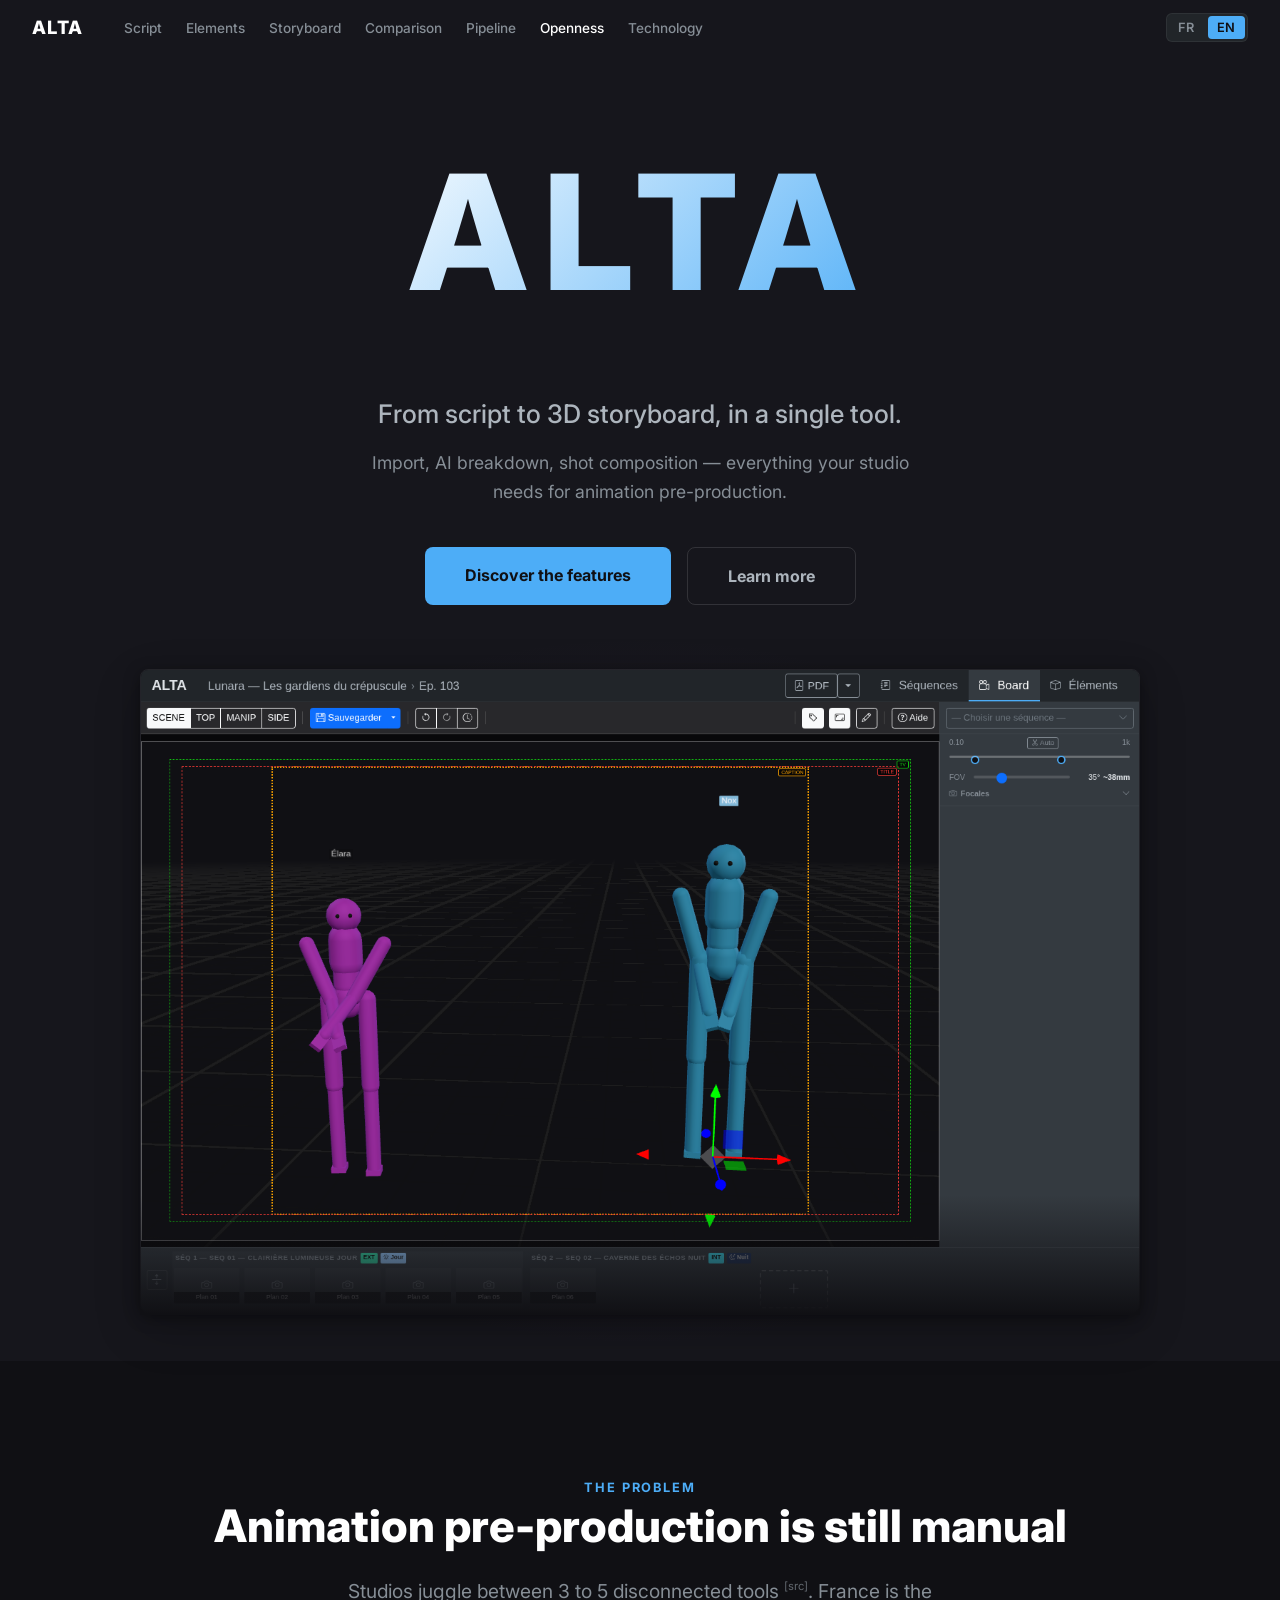
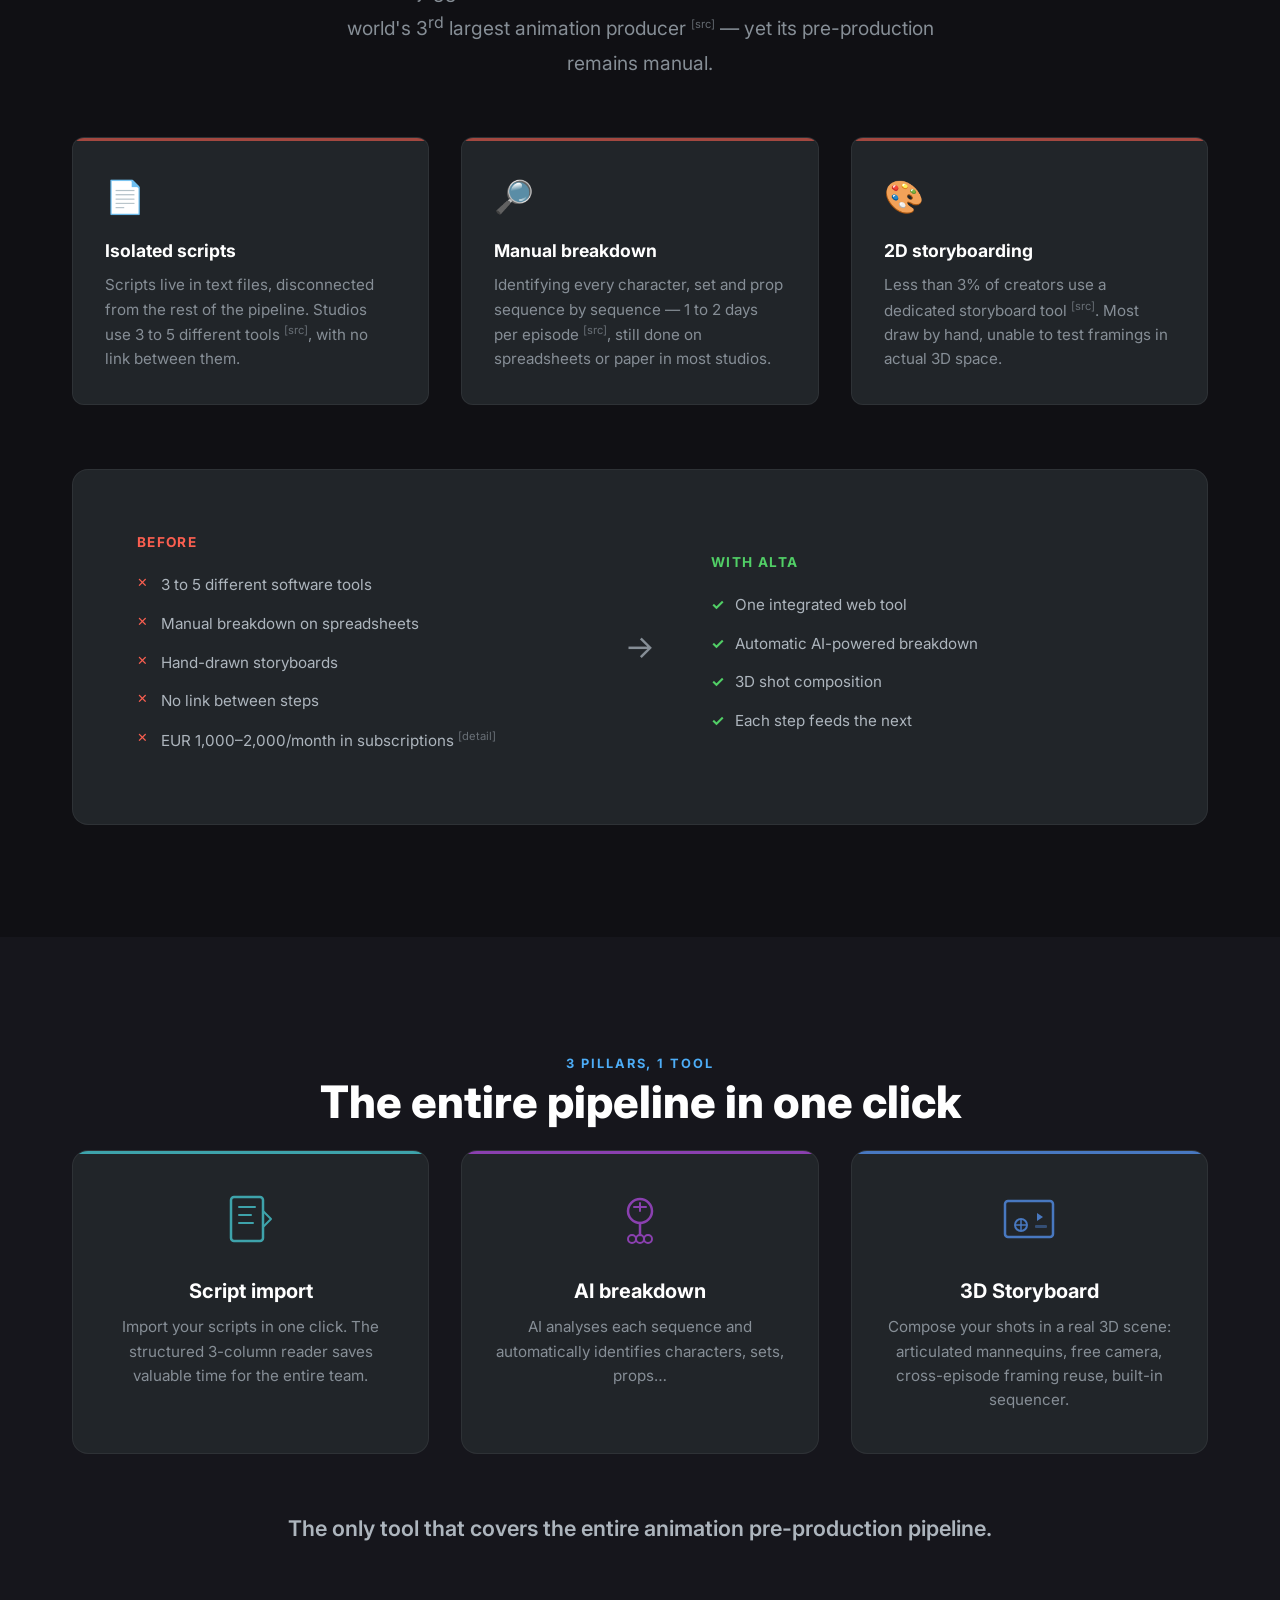
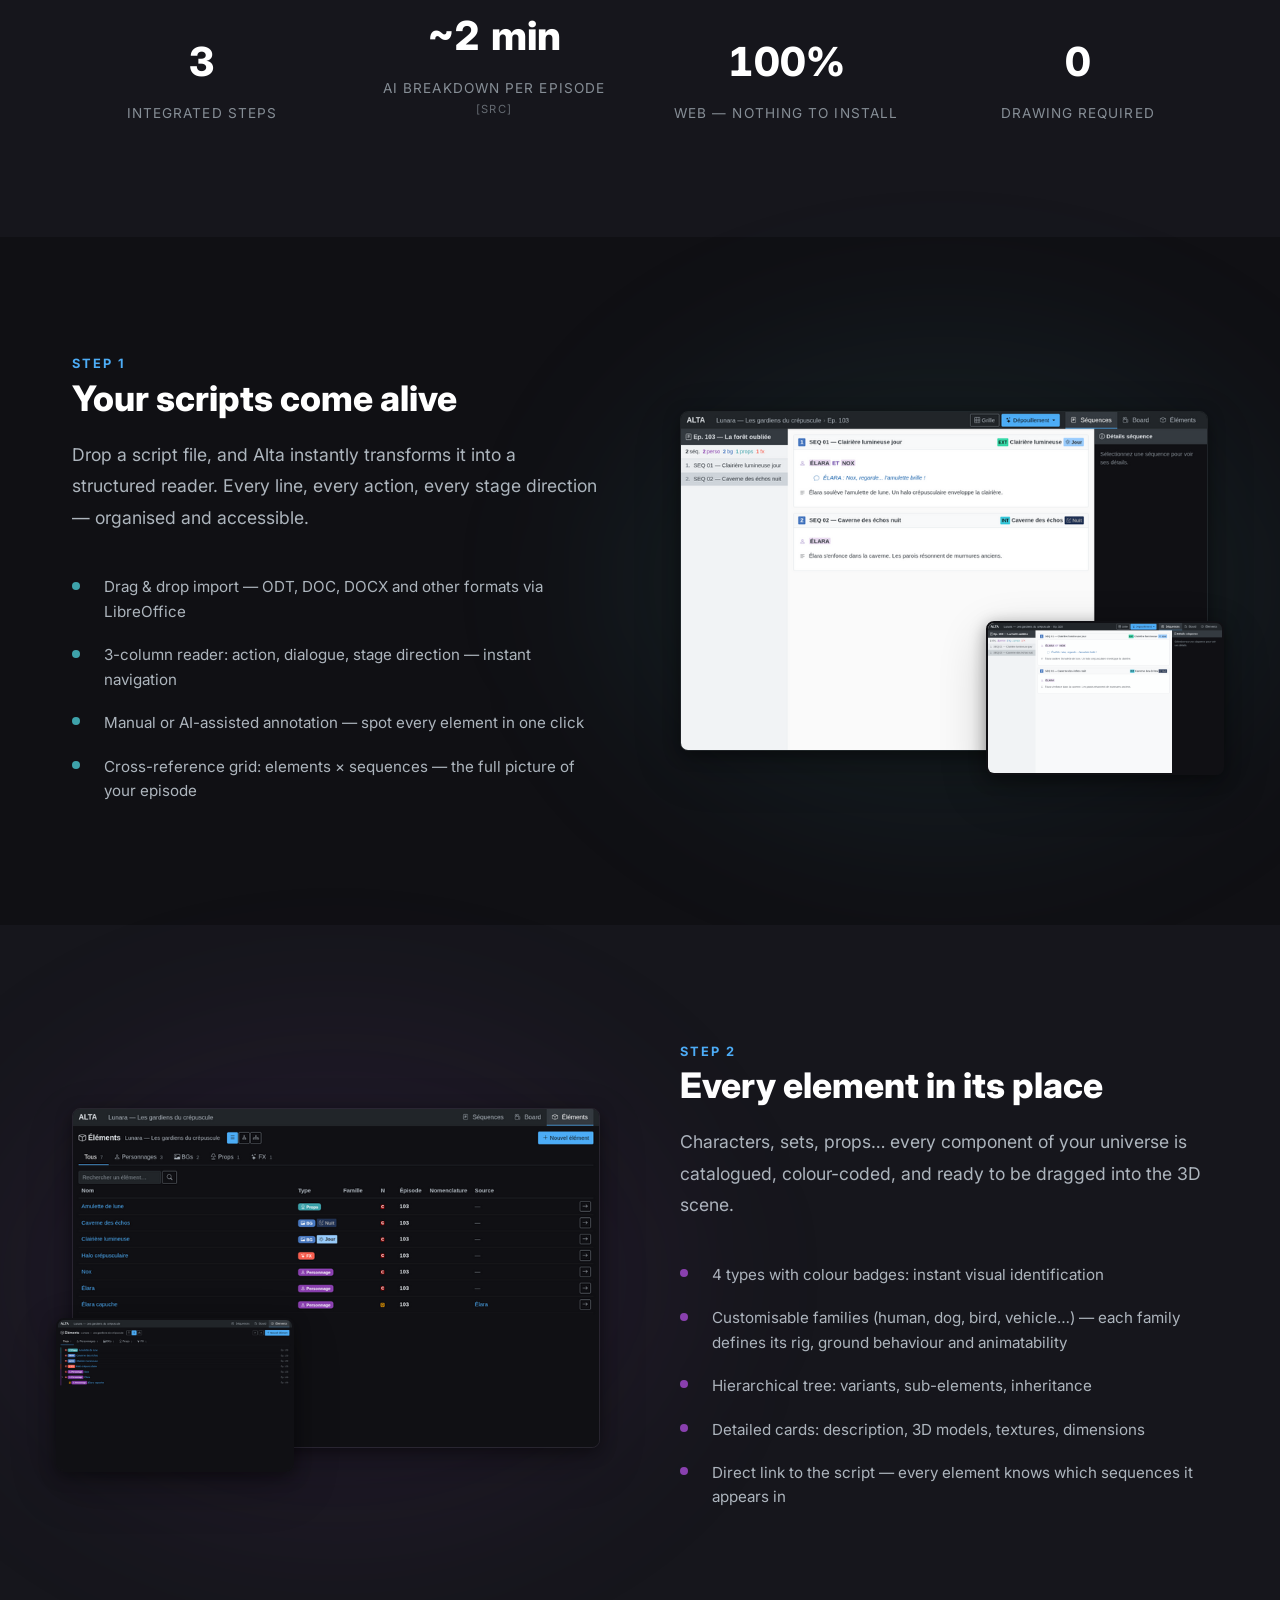
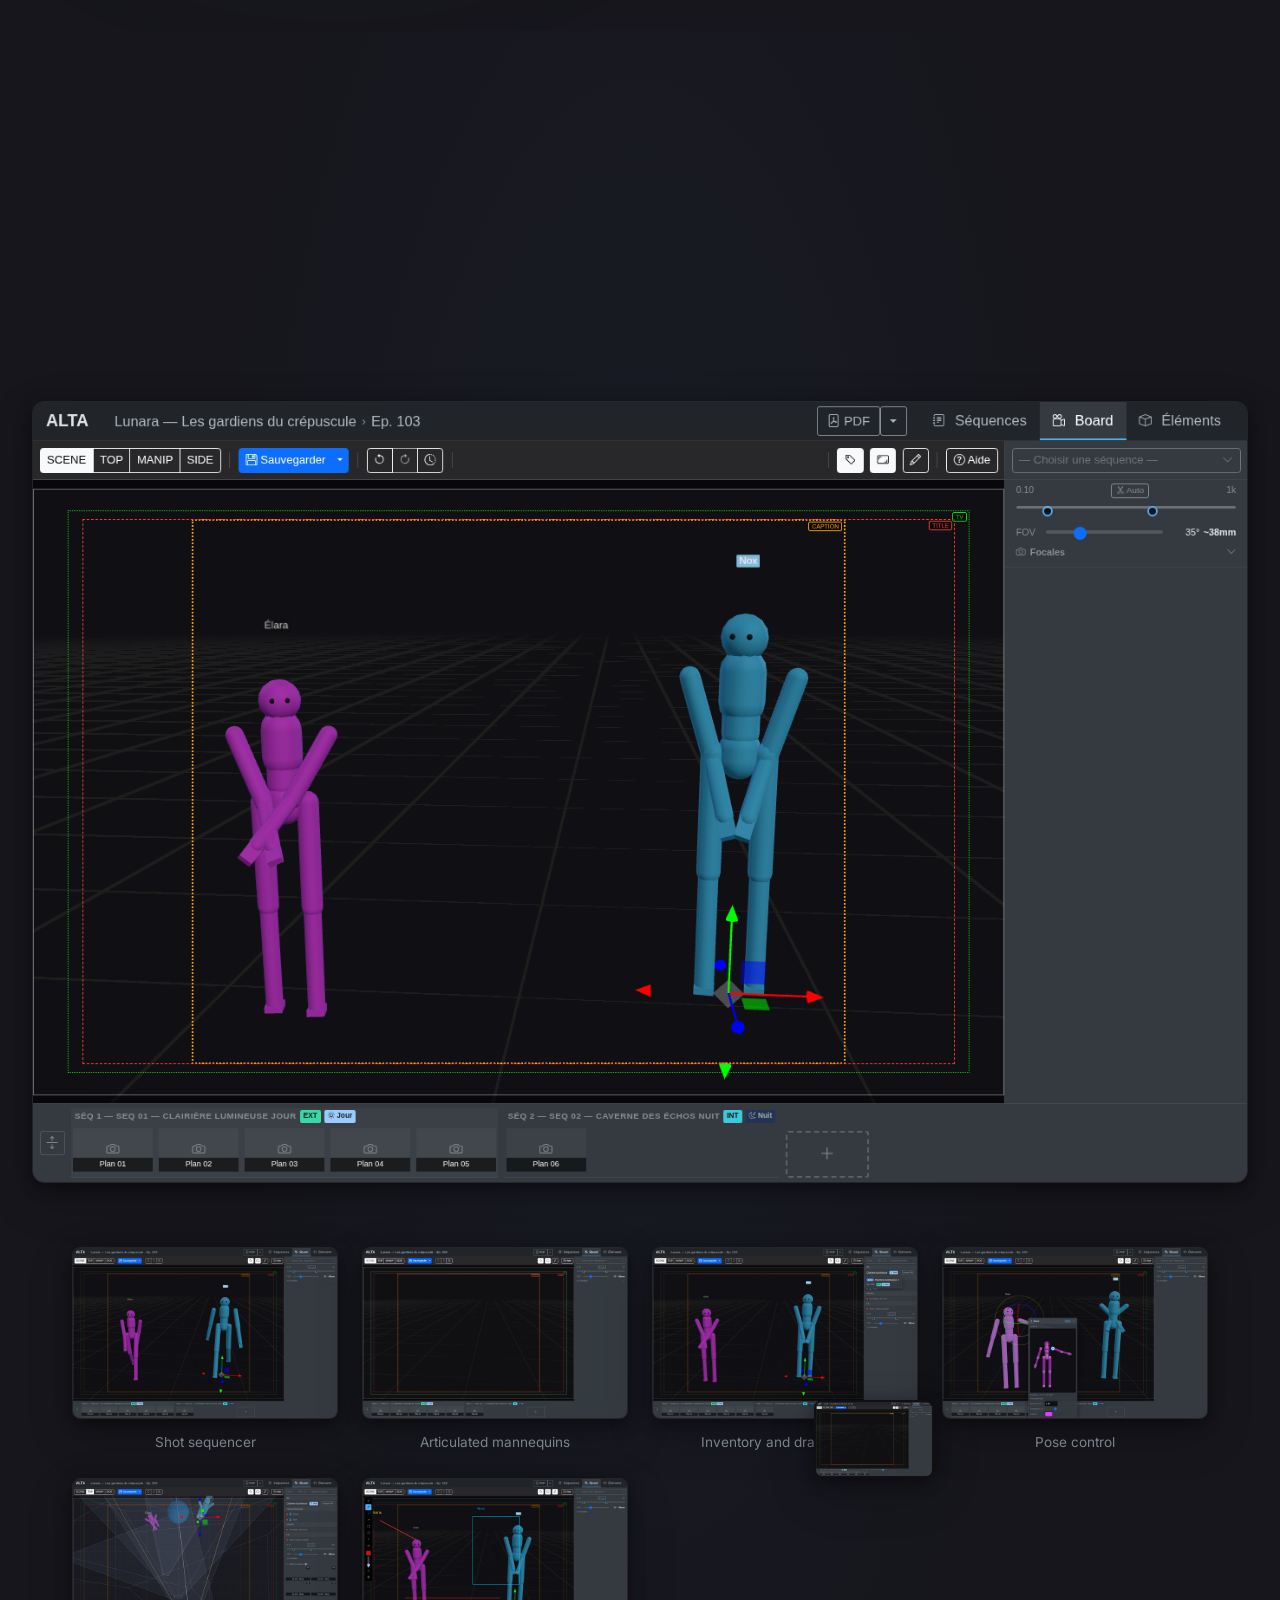
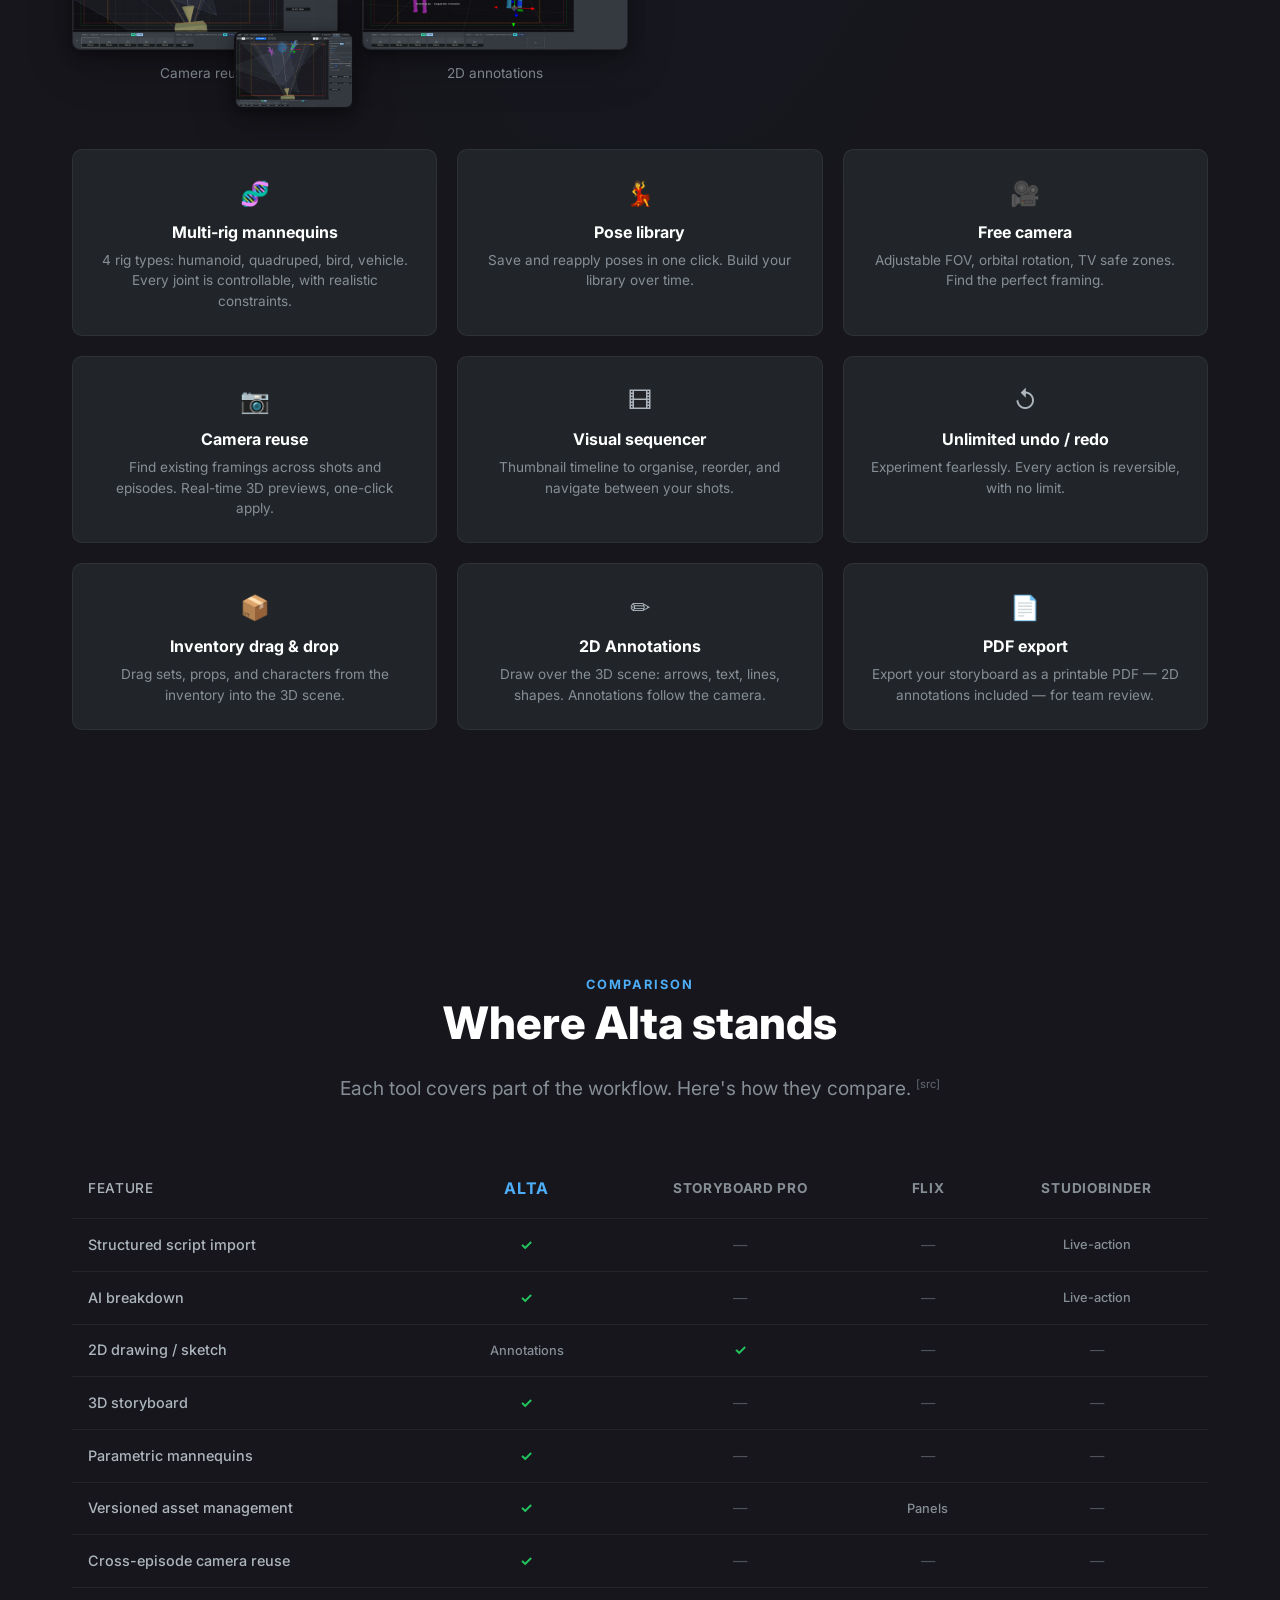
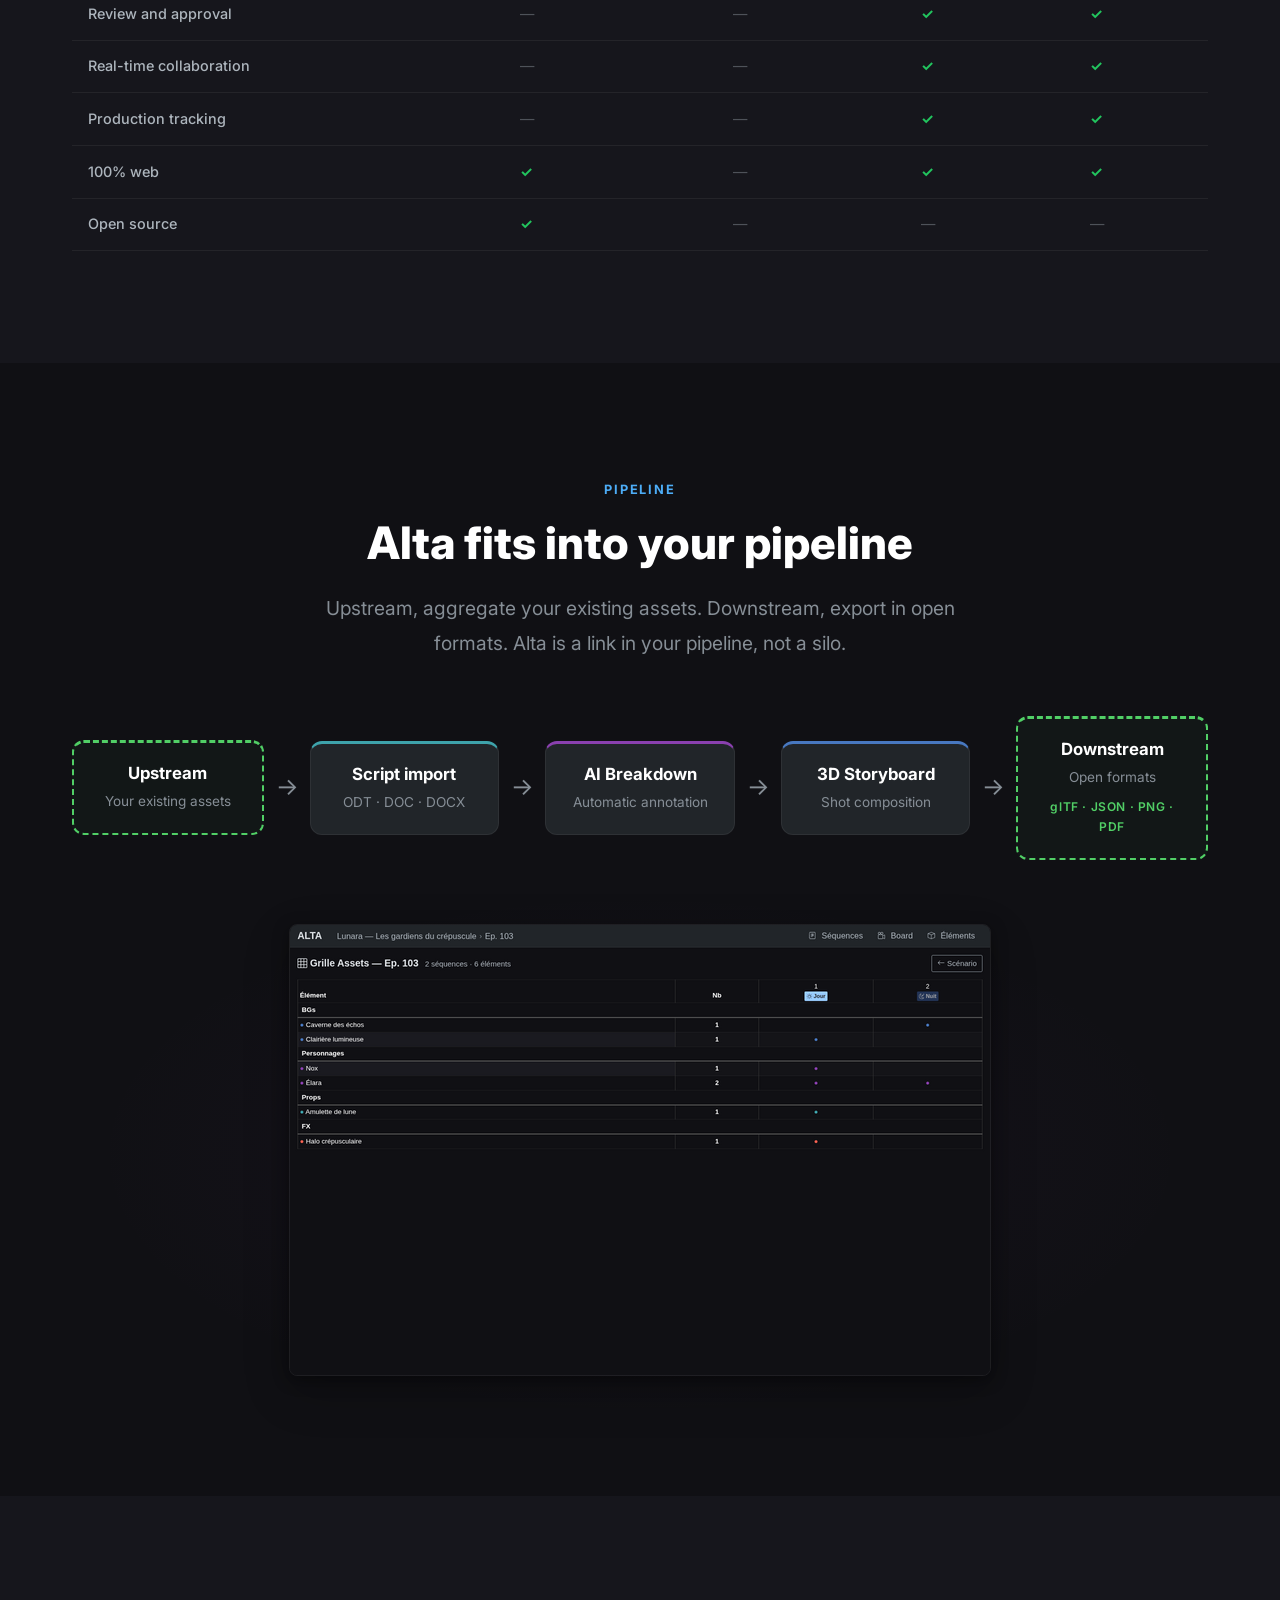
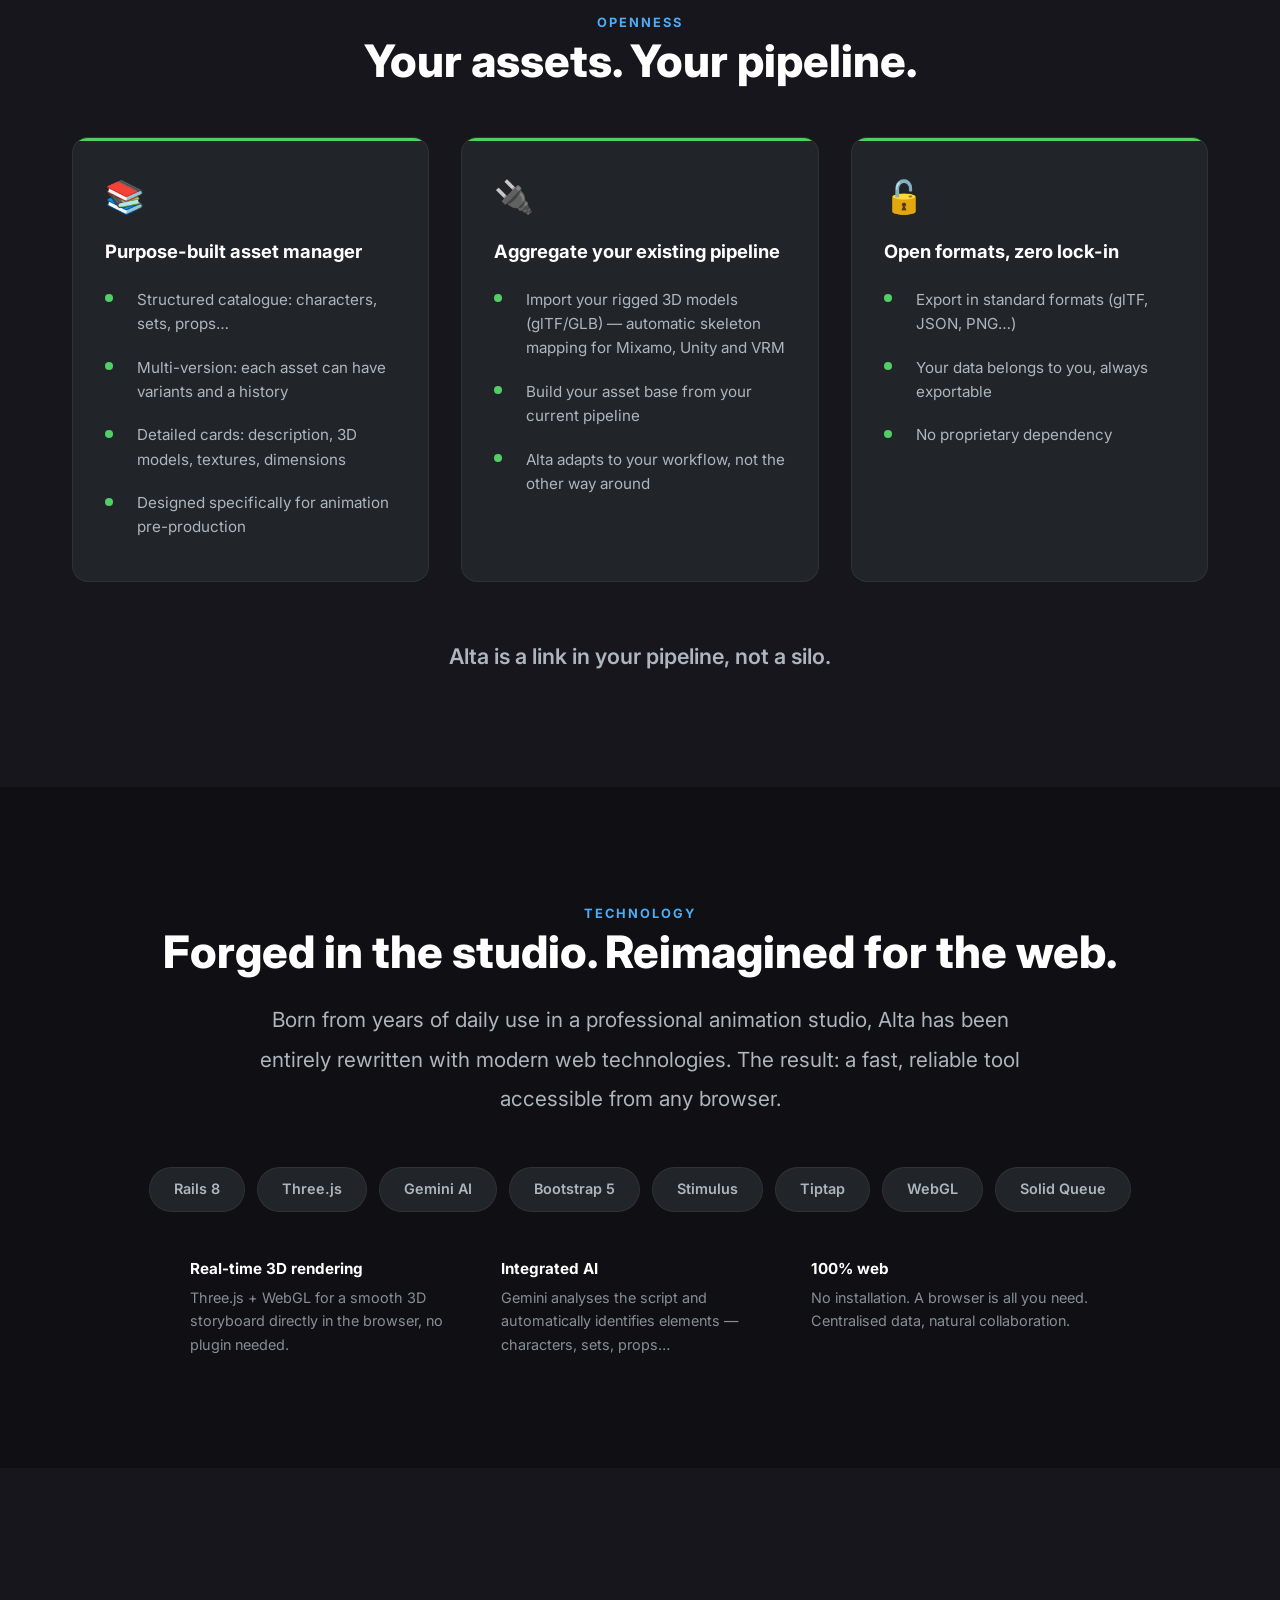
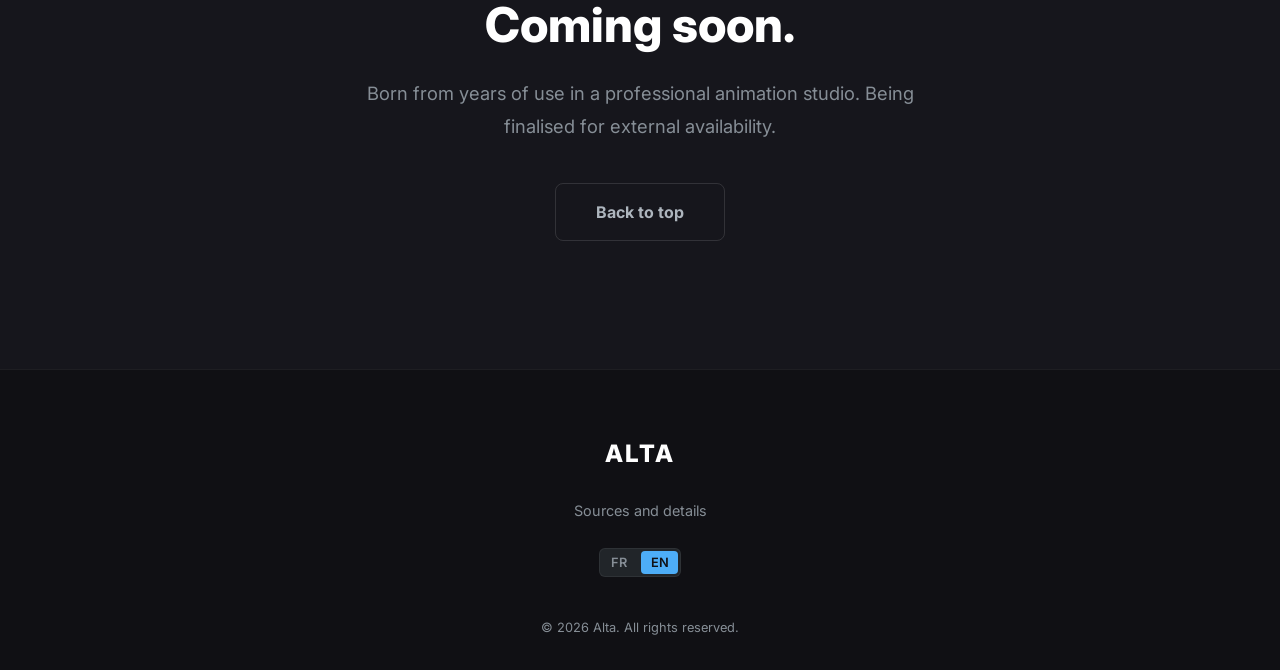
==== commit 3aface20: "Ajout familles d'éléments, rigs multi-types et import glTF riggé - Section Éléments : familles perso" ====
--- a/index.html
+++ b/index.html
@@ -264,6 +264,8 @@
         <ul class="feature-list accent-violet">
           <li data-lang="fr">4 types avec badges colorés : identification visuelle instantanée</li>
           <li data-lang="en">4 types with colour badges: instant visual identification</li>
+          <li data-lang="fr">Familles personnalisables (humain, chien, oiseau, véhicule…) — chaque famille définit son rig, son comportement au sol et son animabilité</li>
+          <li data-lang="en">Customisable families (human, dog, bird, vehicle…) — each family defines its rig, ground behaviour and animatability</li>
           <li data-lang="fr">Arborescence hiérarchique : variantes, sous-éléments, héritage</li>
           <li data-lang="en">Hierarchical tree: variants, sub-elements, inheritance</li>
           <li data-lang="fr">Fiches détaillées : description, modèles 3D, textures, dimensions</li>
@@ -335,10 +337,10 @@
       <div class="feature-grid reveal">
         <div class="feature-grid-item">
           <div class="feature-grid-icon">&#129516;</div>
-          <h4 data-lang="fr">Mannequins articulés</h4>
-          <h4 data-lang="en">Articulated mannequins</h4>
-          <p data-lang="fr">Placez et posez des mannequins pour chaque personnage. Chaque articulation est contrôlable.</p>
-          <p data-lang="en">Place and pose mannequins for each character. Every joint is controllable.</p>
+          <h4 data-lang="fr">Mannequins multi-rigs</h4>
+          <h4 data-lang="en">Multi-rig mannequins</h4>
+          <p data-lang="fr">4 types de rig : humanoïde, quadrupède, oiseau, véhicule. Chaque articulation est contrôlable, avec des contraintes réalistes.</p>
+          <p data-lang="en">4 rig types: humanoid, quadruped, bird, vehicle. Every joint is controllable, with realistic constraints.</p>
         </div>
         <div class="feature-grid-item">
           <div class="feature-grid-icon">&#128131;</div>
@@ -620,8 +622,8 @@
         <h3 data-lang="fr">Agrégez votre pipeline existant</h3>
         <h3 data-lang="en">Aggregate your existing pipeline</h3>
         <ul class="feature-list accent-green">
-          <li data-lang="fr">Importez vos modèles 3D, textures, éléments existants</li>
-          <li data-lang="en">Import your existing 3D models, textures, and elements</li>
+          <li data-lang="fr">Importez vos modèles 3D riggés (glTF/GLB) — mapping automatique des squelettes Mixamo, Unity et VRM</li>
+          <li data-lang="en">Import your rigged 3D models (glTF/GLB) — automatic skeleton mapping for Mixamo, Unity and VRM</li>
           <li data-lang="fr">Constituez votre base d'assets depuis votre pipeline actuel</li>
           <li data-lang="en">Build your asset base from your current pipeline</li>
           <li data-lang="fr">Alta s'adapte à votre workflow, pas l'inverse</li>
--- a/css/landing.css
+++ b/css/landing.css
@@ -897,6 +897,98 @@
 
 .feature-list.accent-green li::before { background: var(--green); }
 
+/* --- Comparison table --- */
+.comparison-table {
+  overflow-x: auto;
+  margin-top: 3rem;
+  -webkit-overflow-scrolling: touch;
+}
+
+.comparison-table table {
+  width: 100%;
+  border-collapse: collapse;
+  font-size: 0.9rem;
+  min-width: 600px;
+}
+
+.comparison-table th,
+.comparison-table td {
+  padding: 0.85rem 1rem;
+  text-align: center;
+  border-bottom: 1px solid var(--border);
+}
+
+.comparison-table thead th {
+  font-weight: 700;
+  font-size: 0.85rem;
+  color: var(--text-muted);
+  text-transform: uppercase;
+  letter-spacing: 0.05em;
+  padding-bottom: 1rem;
+}
+
+.comparison-table td[data-lang],
+.comparison-table th[data-lang] {
+  text-align: left;
+  font-weight: 500;
+  color: var(--text-body);
+}
+
+.comparison-table .ct-highlight {
+  color: var(--accent);
+  font-weight: 700;
+}
+
+.comparison-table th.ct-highlight {
+  color: var(--accent);
+  font-size: 1rem;
+}
+
+.comparison-table .ct-yes::before {
+  content: '\2713';
+  font-weight: 700;
+  color: #22c55e;
+}
+
+.comparison-table .ct-no {
+  color: var(--text-muted);
+  opacity: 0.5;
+}
+
+.comparison-table .ct-no:empty::before {
+  content: '\2014';
+}
+
+.comparison-table td.ct-partial {
+  color: var(--text-muted);
+  font-size: 0.8rem;
+  text-align: center;
+}
+
+.comparison-table tbody tr {
+  transition: background 0.2s;
+}
+
+.comparison-table tbody tr:hover {
+  background: rgba(255,255,255,0.02);
+}
+
+/* --- Source references --- */
+.source-ref {
+  font-size: 0.7rem;
+  color: var(--text-muted);
+  text-decoration: none;
+  vertical-align: super;
+  opacity: 0.7;
+  transition: opacity 0.2s, color 0.2s;
+}
+
+.source-ref:hover {
+  opacity: 1;
+  color: var(--accent);
+  text-decoration: none;
+}
+
 /* --- Tech section --- */
 .tech-section {
   text-align: center;
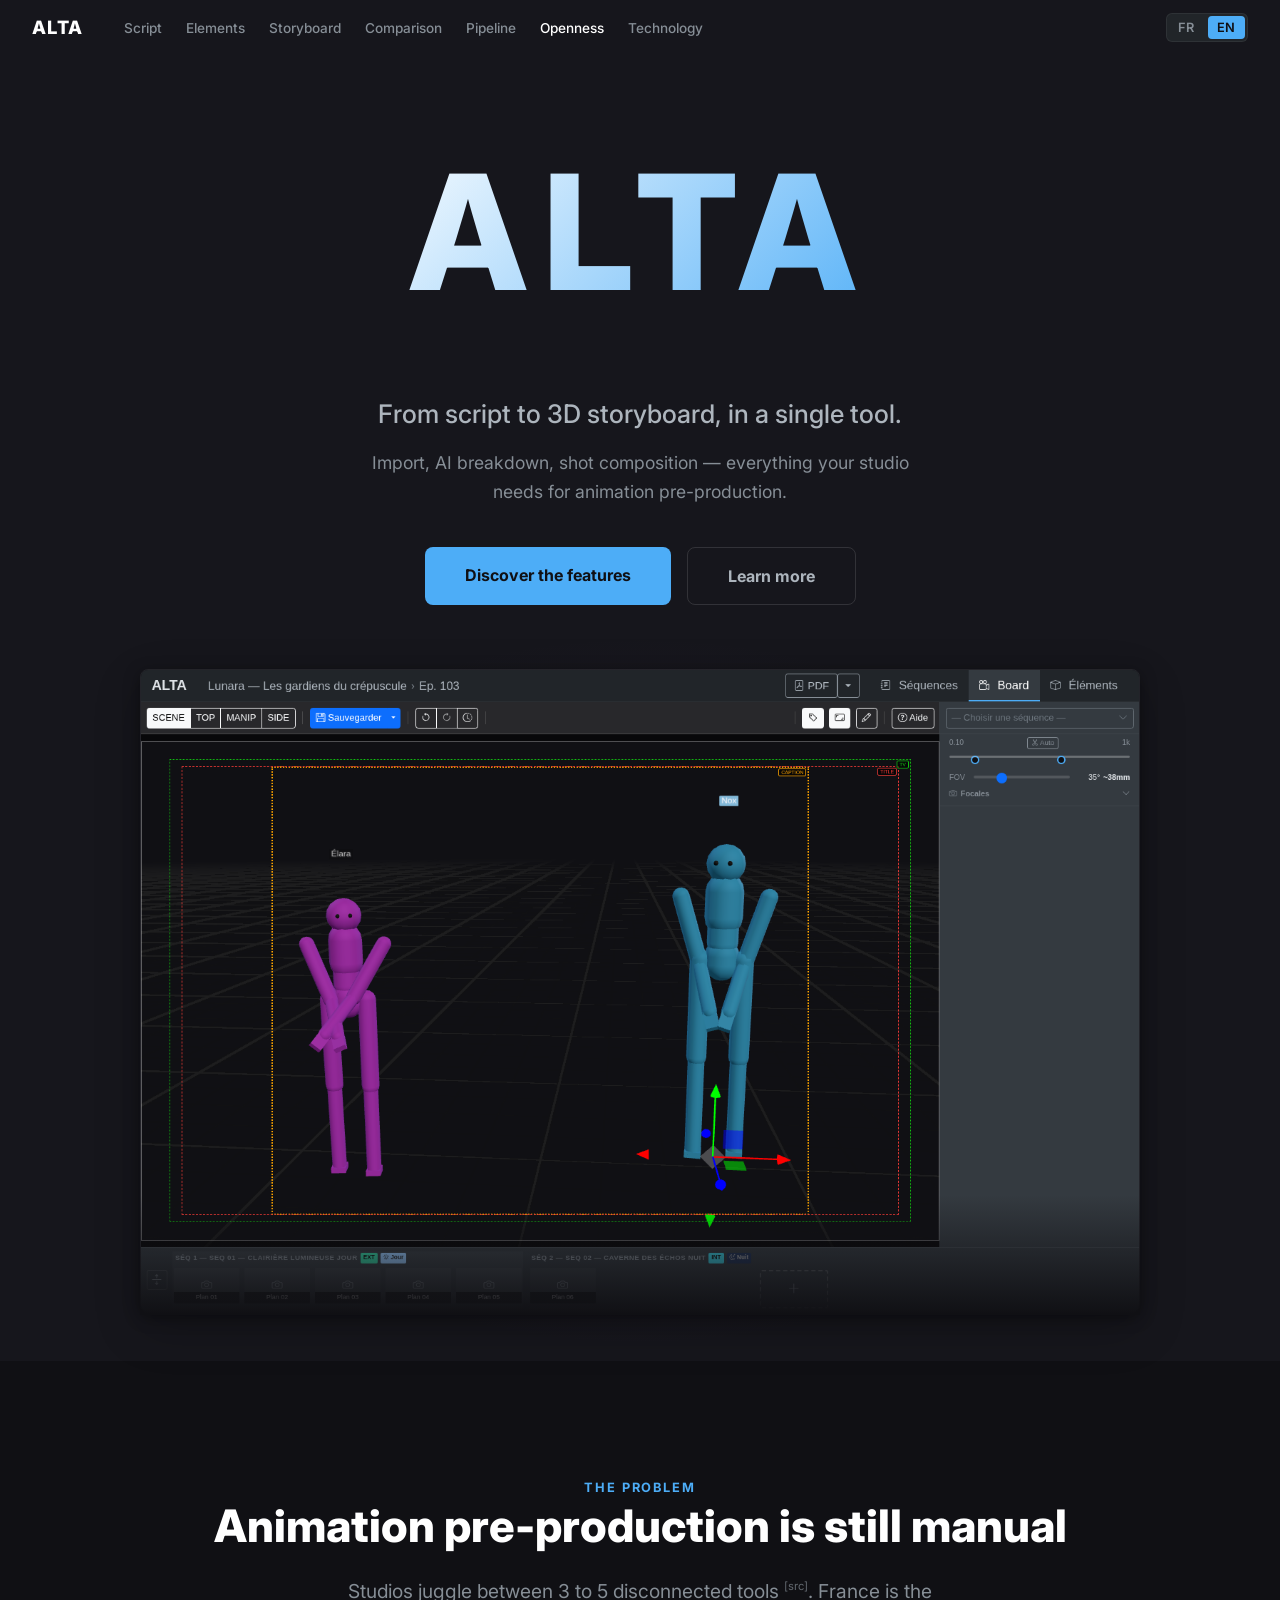
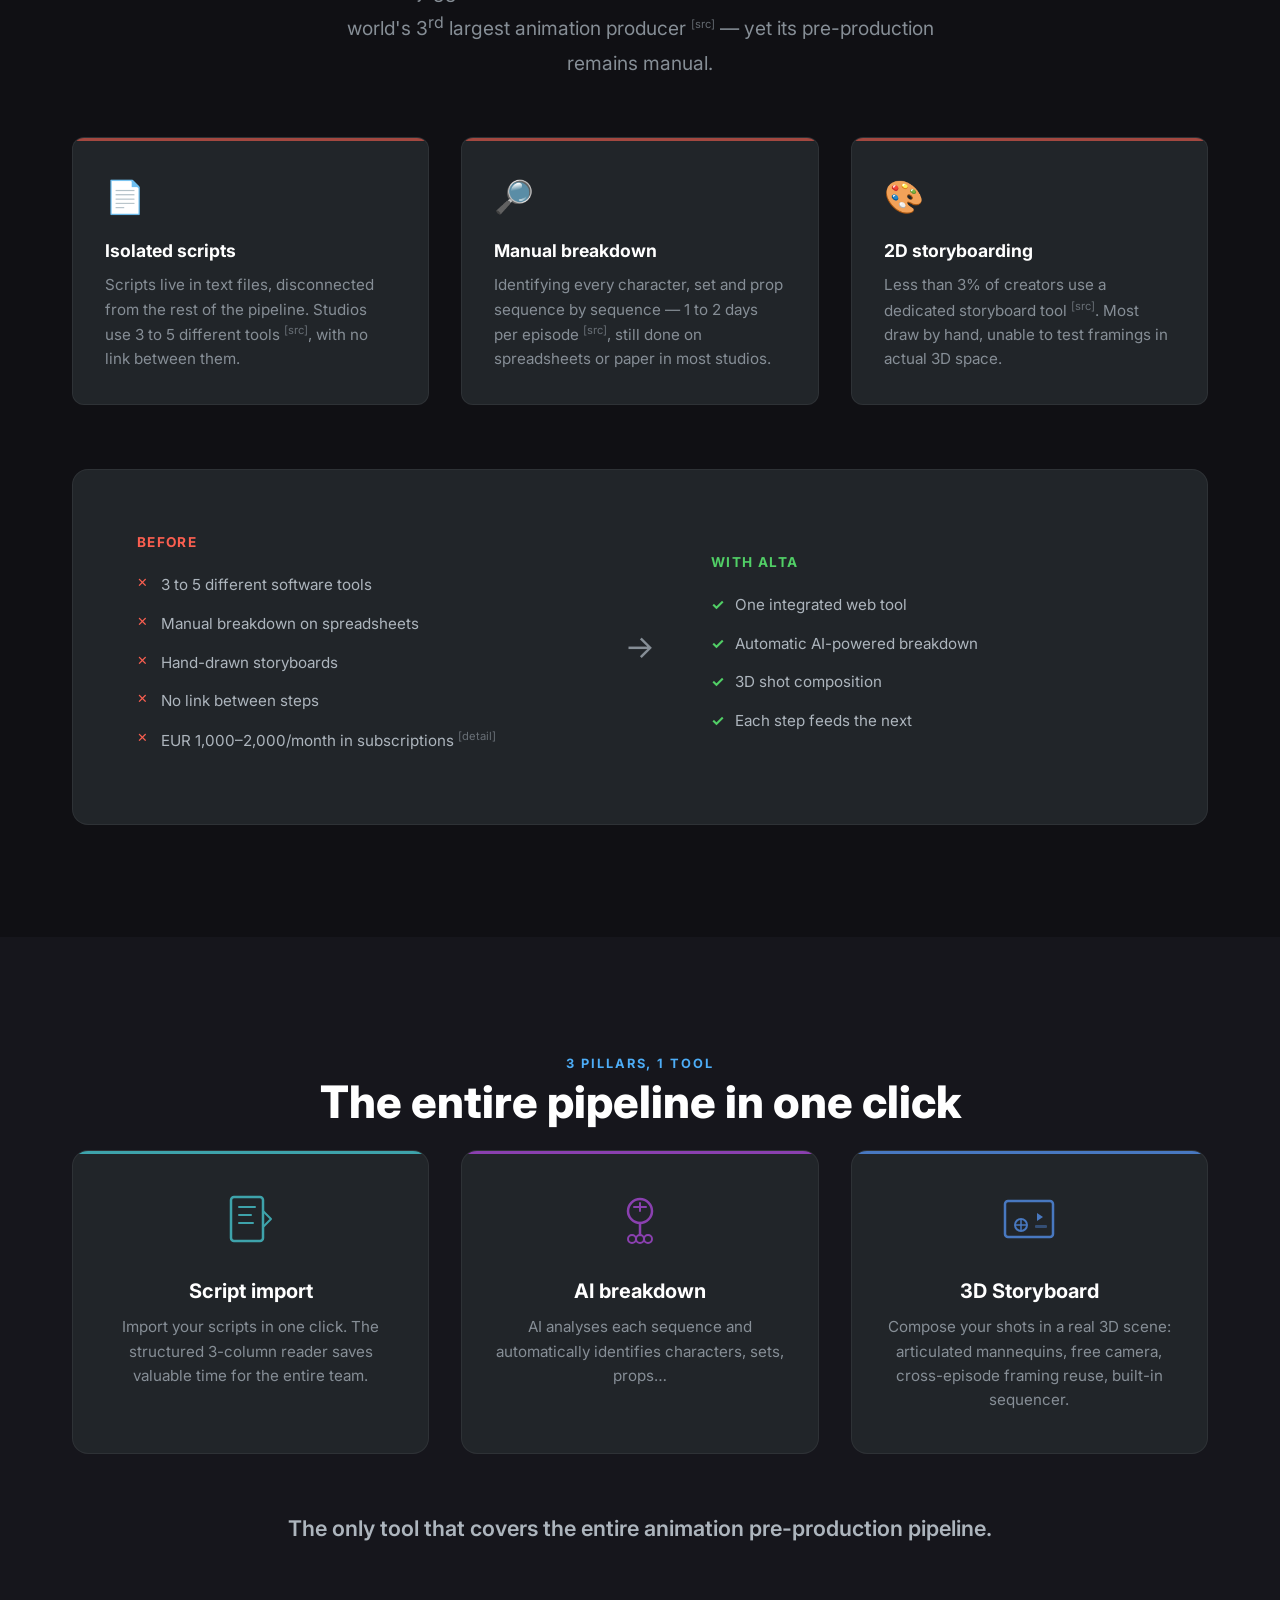
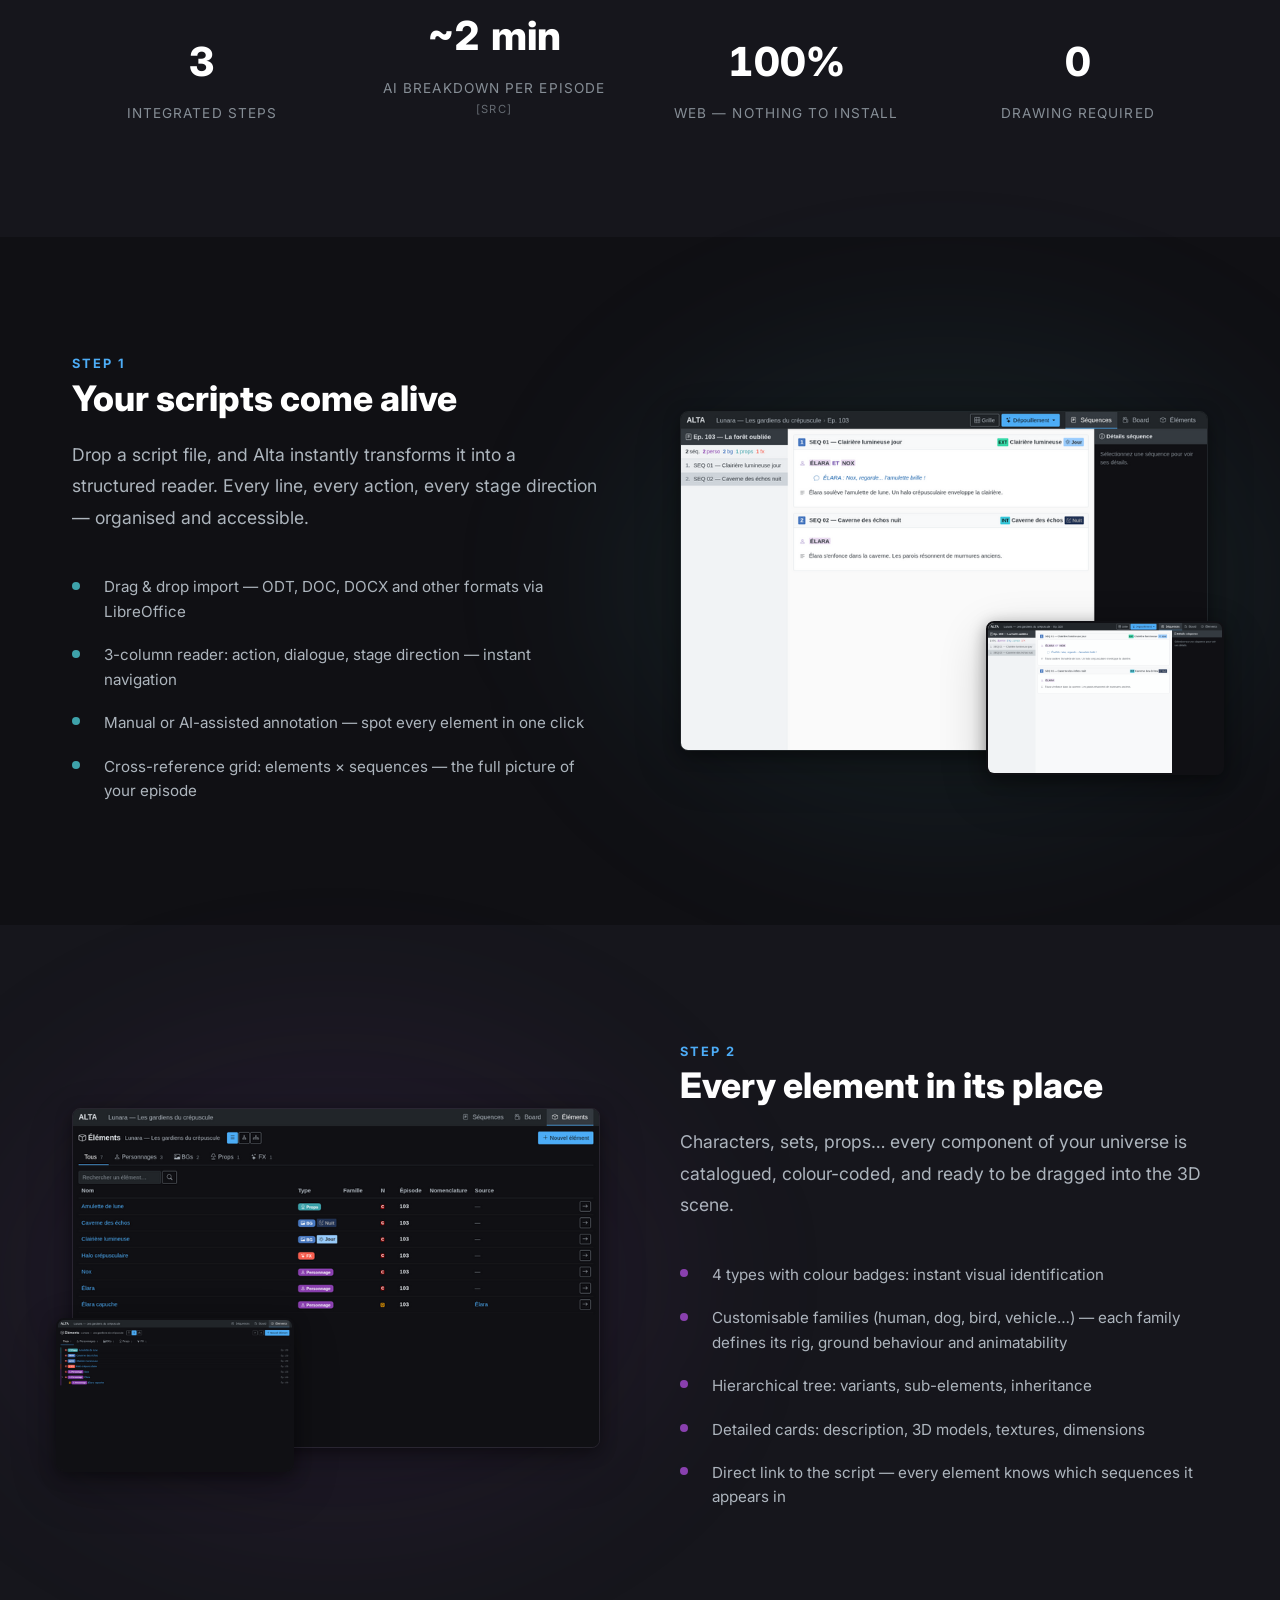
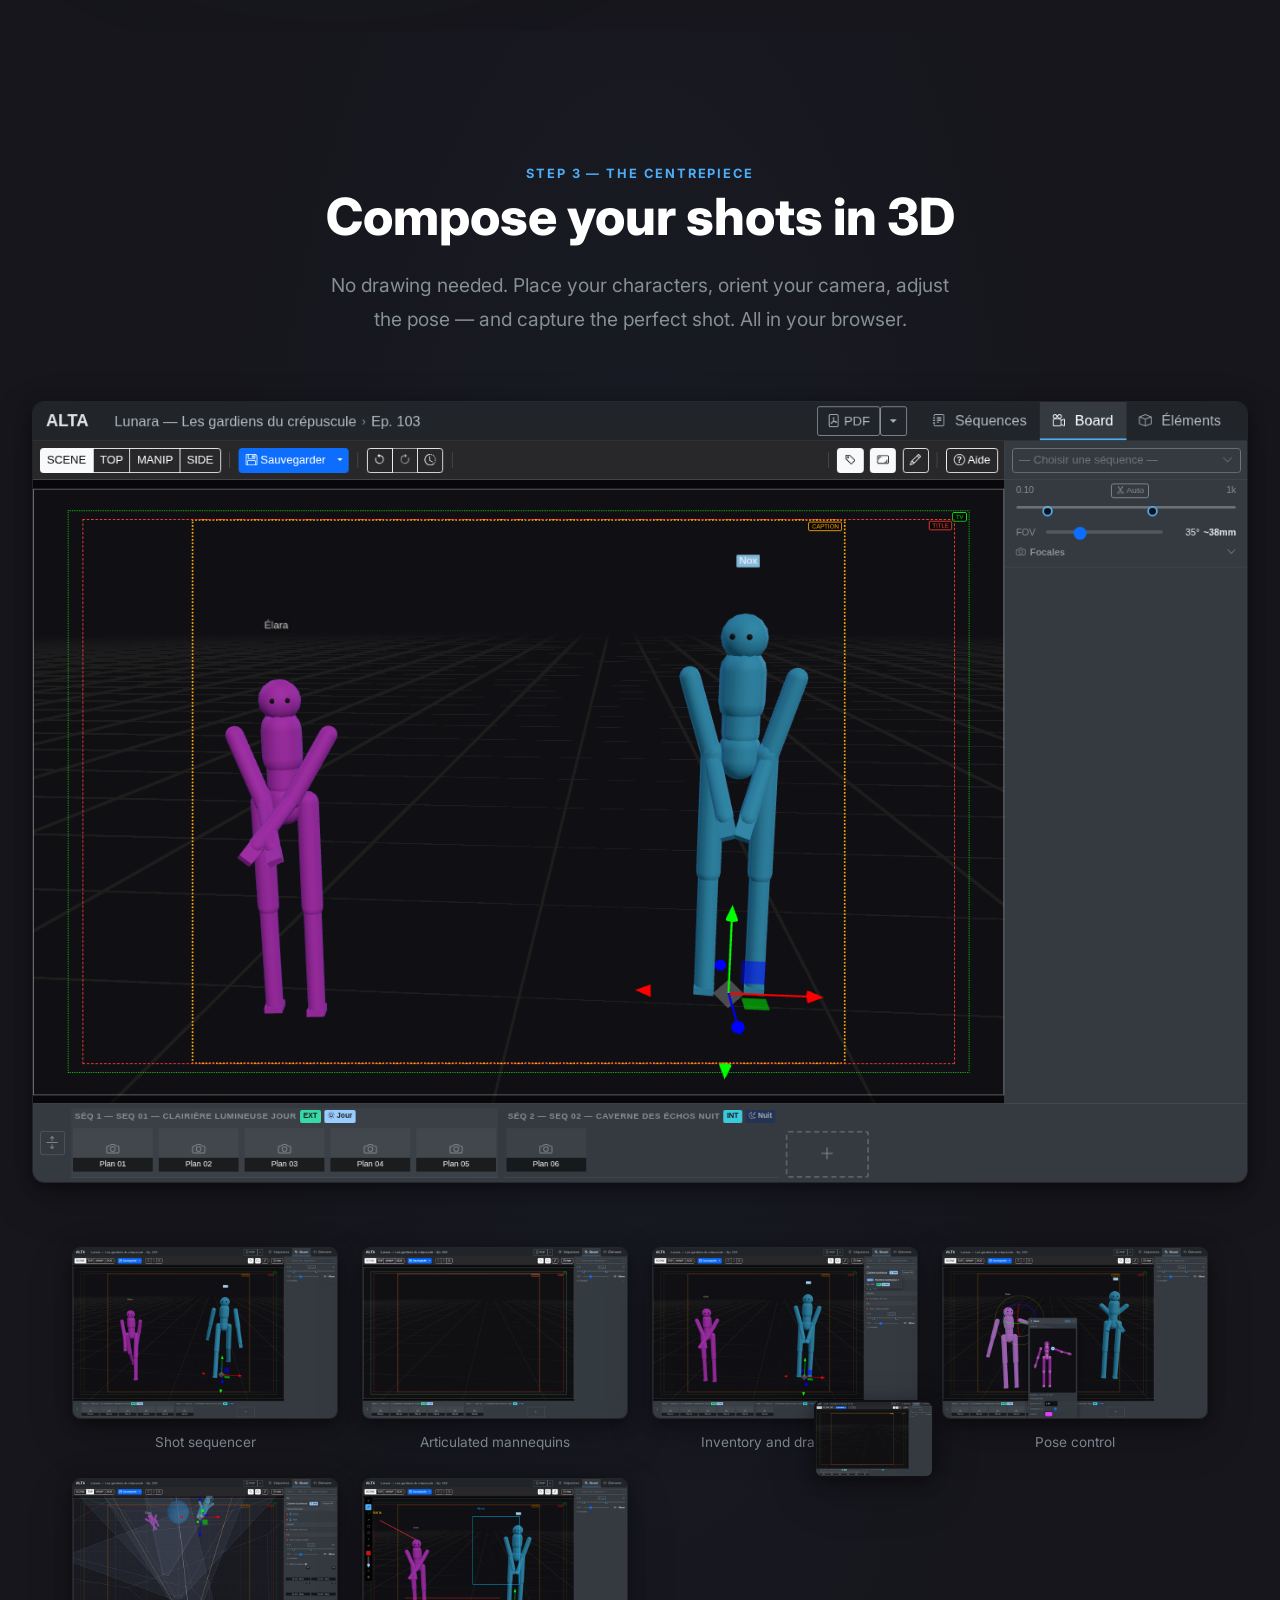
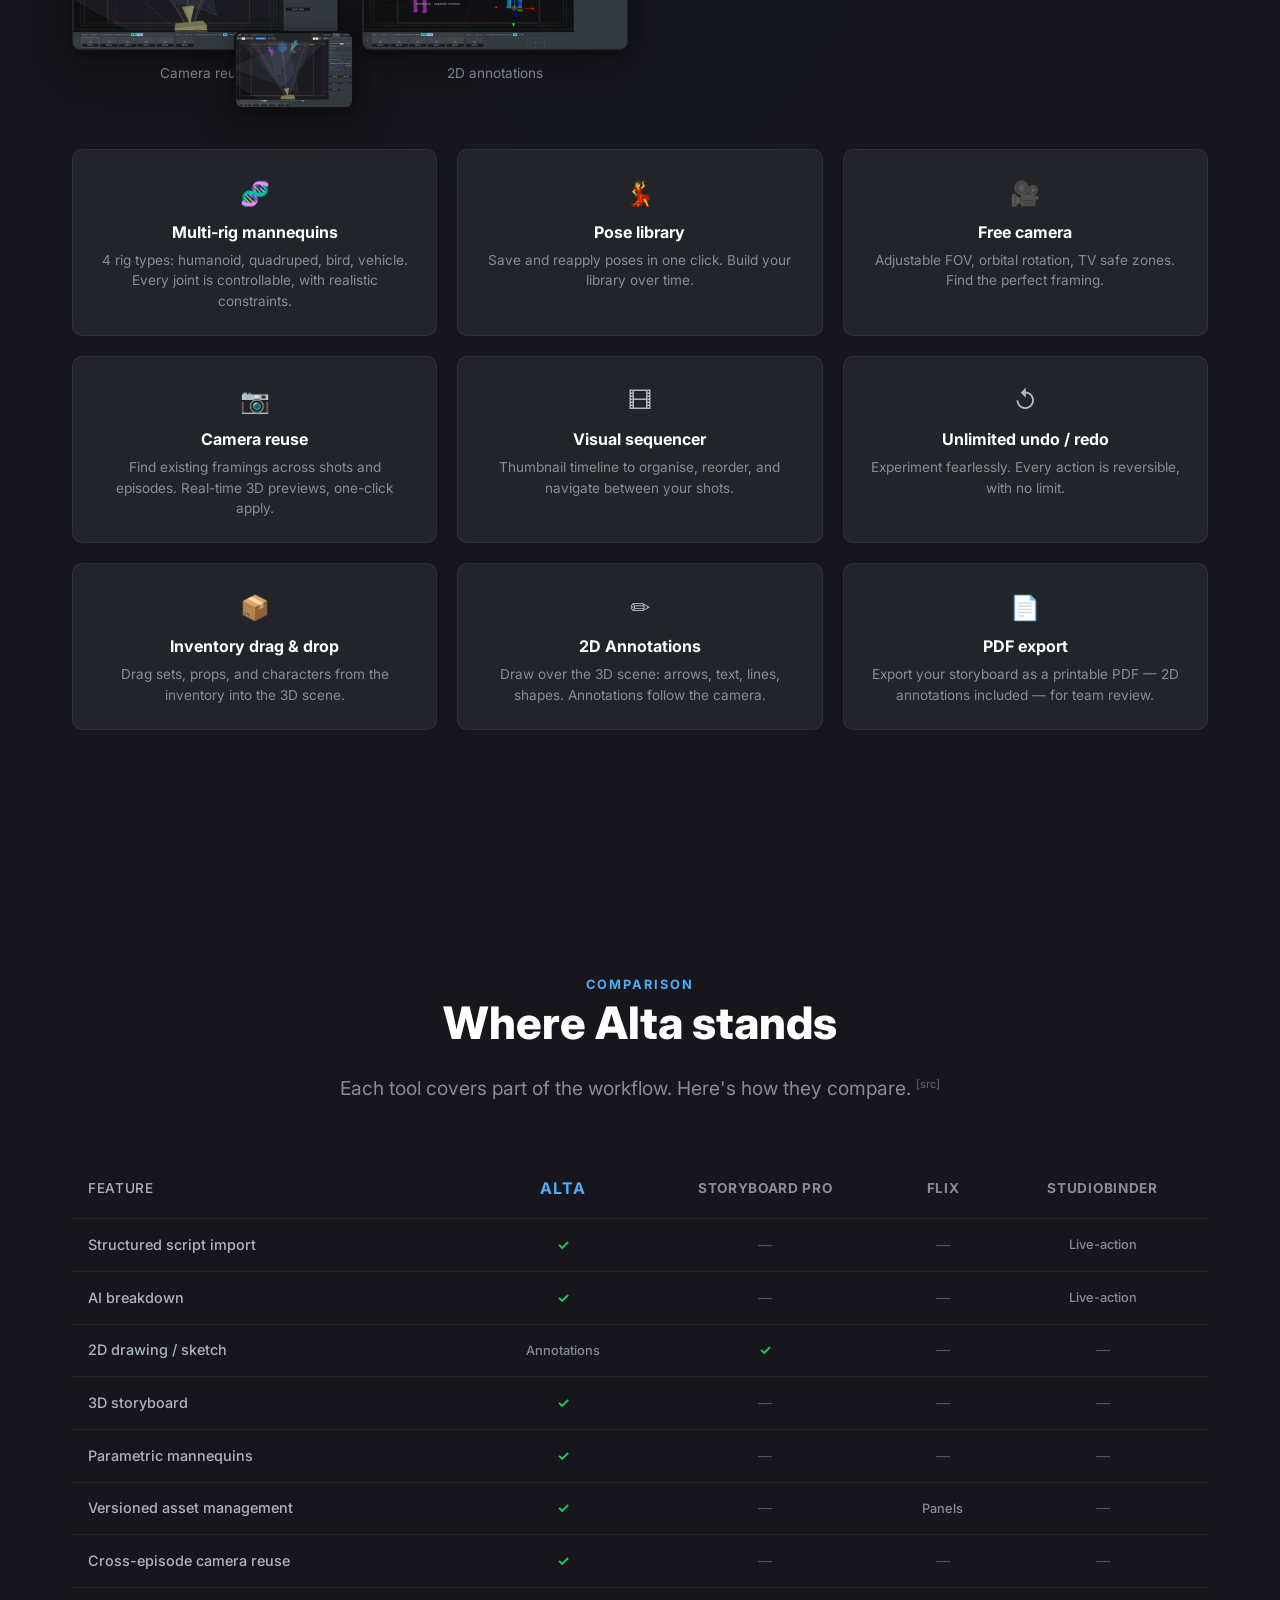
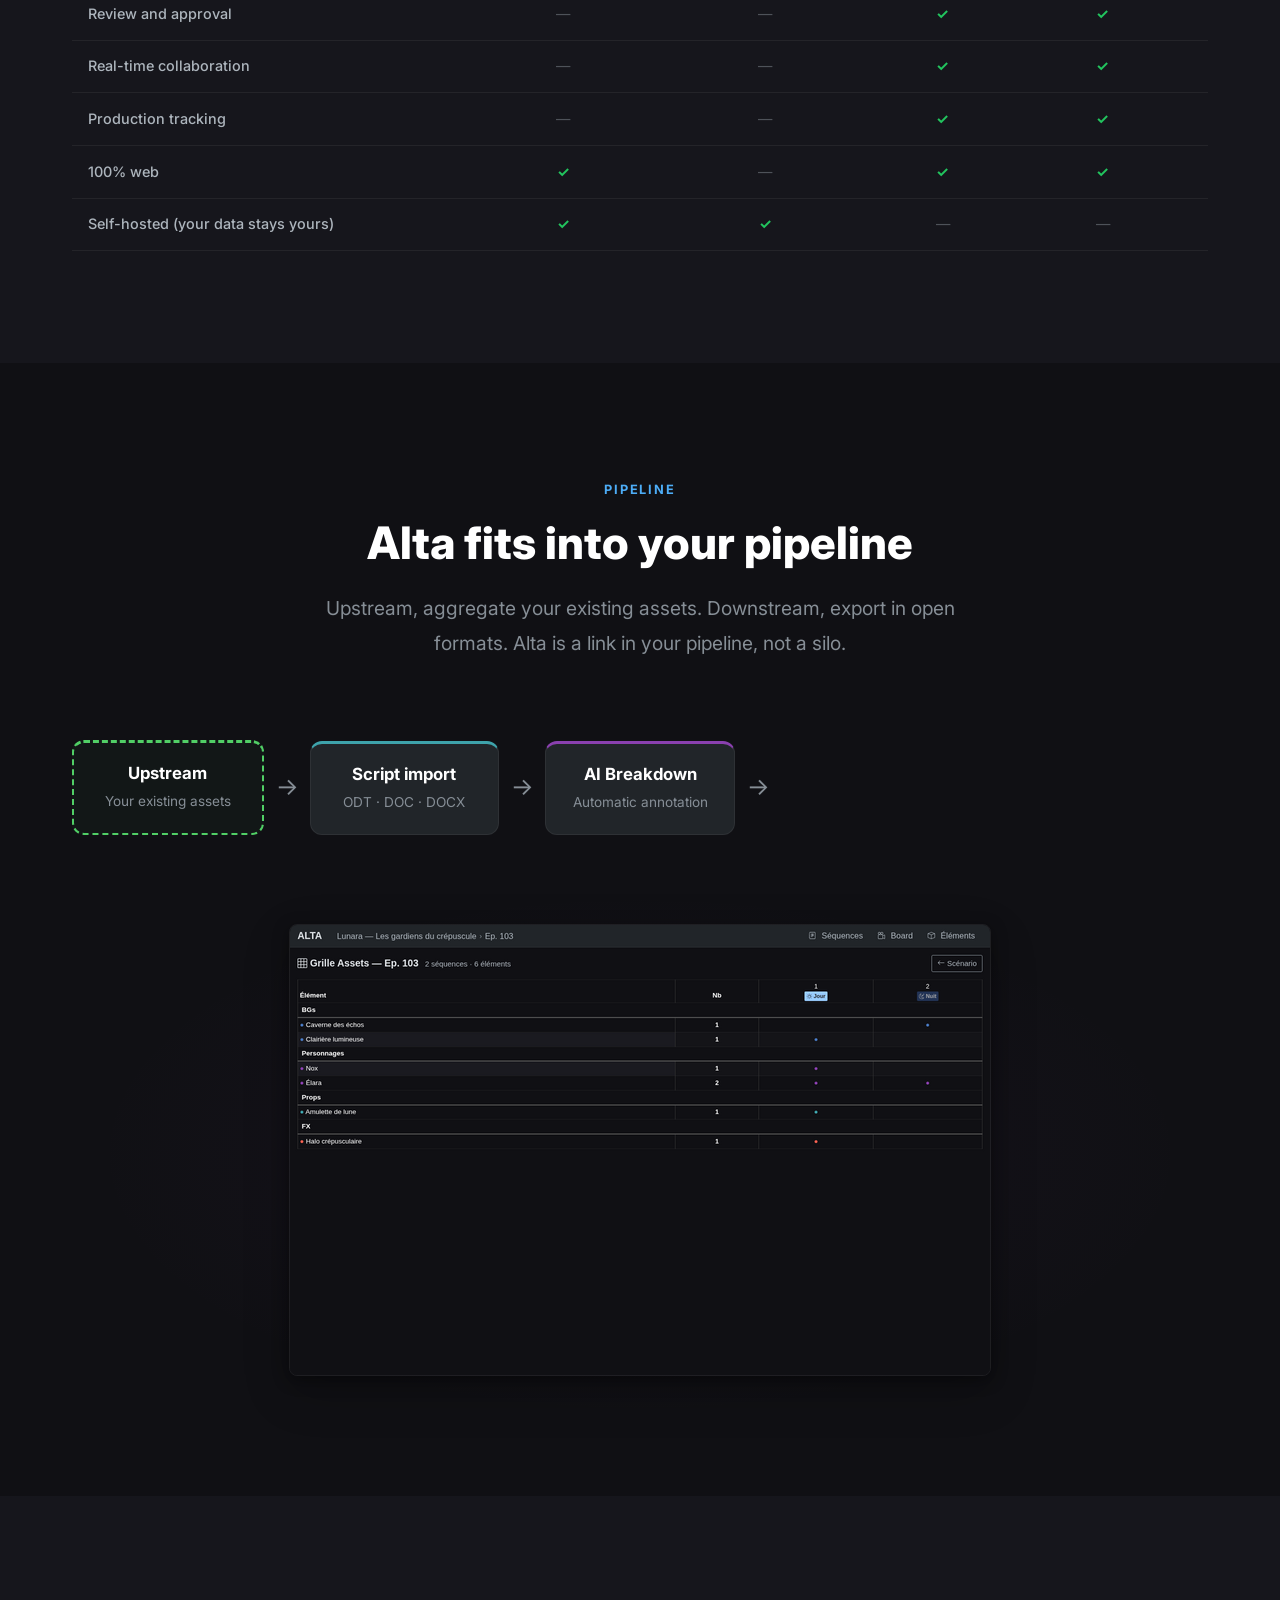
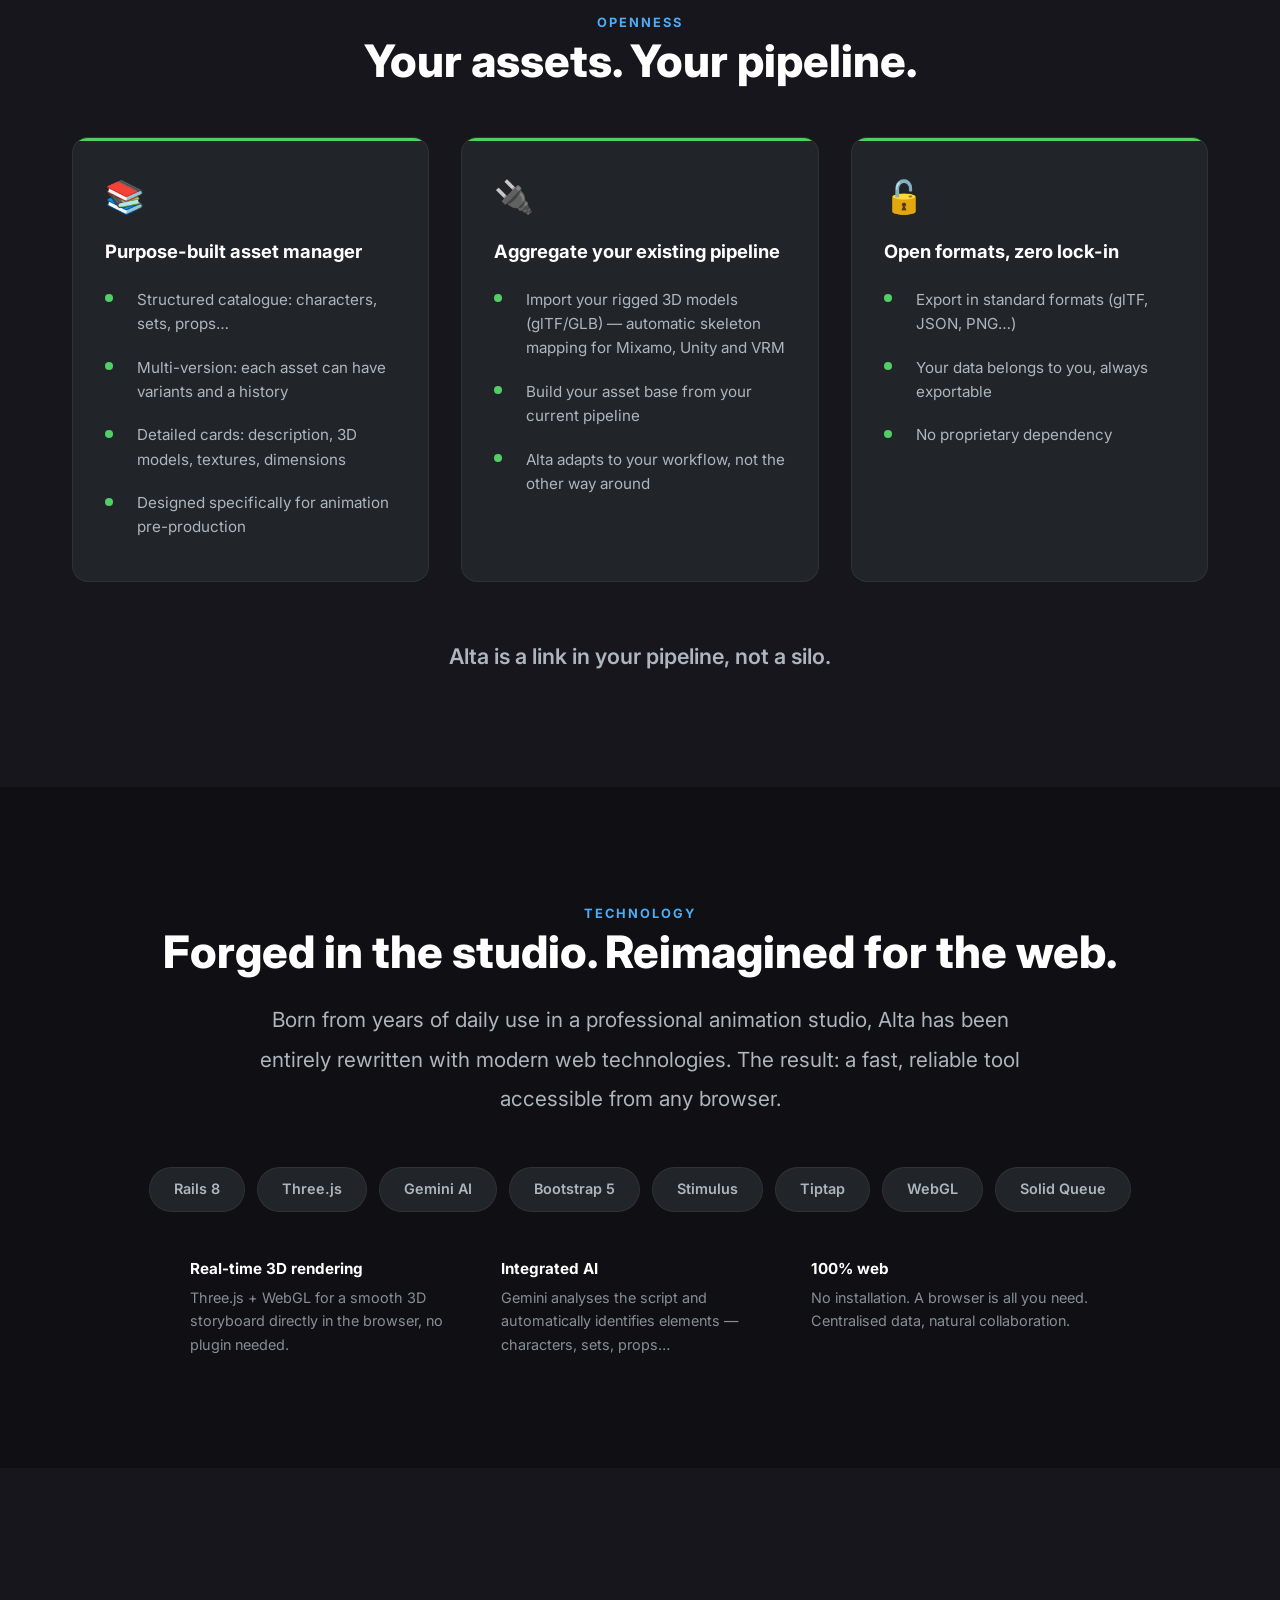
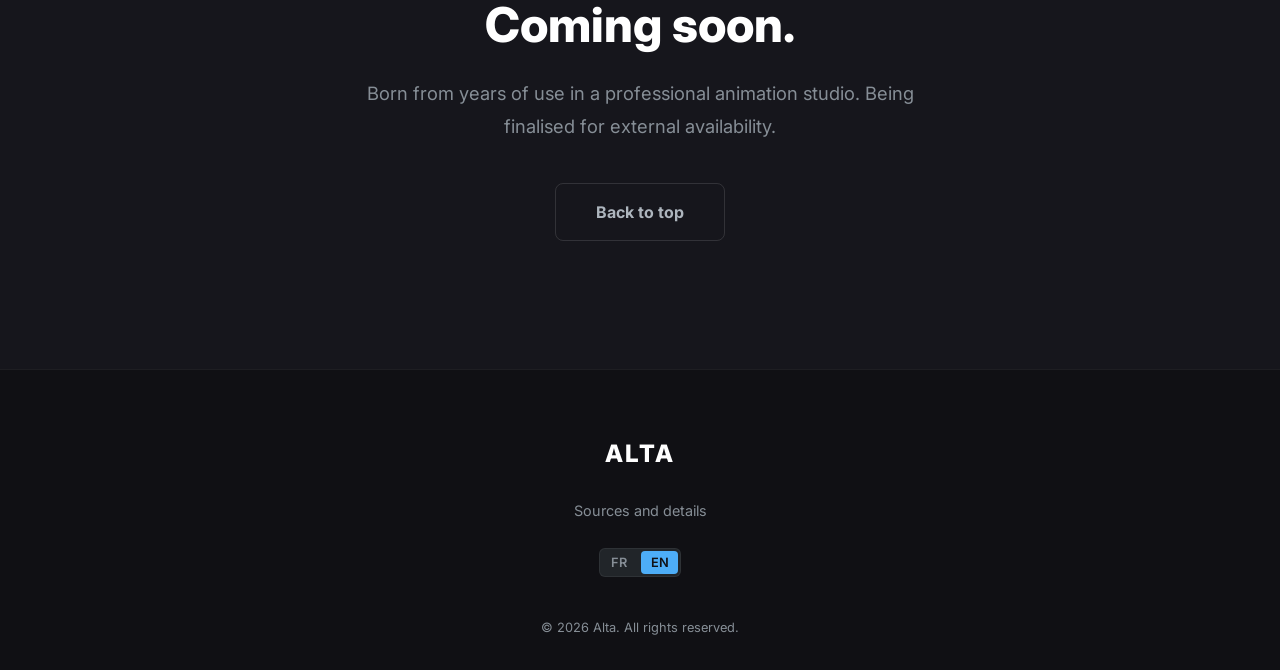
==== commit 89b42c76: "Correction tableau comparatif : remplace « Open source » par « Self-hosted » Alta n'est pas open sou" ====
--- a/index.html
+++ b/index.html
@@ -521,10 +521,10 @@
             <td class="ct-yes"></td>
           </tr>
           <tr>
-            <td data-lang="fr">Open source</td>
-            <td data-lang="en">Open source</td>
+            <td data-lang="fr">Self-hosted (vos données chez vous)</td>
+            <td data-lang="en">Self-hosted (your data stays yours)</td>
             <td class="ct-highlight ct-yes"></td>
-            <td class="ct-no"></td>
+            <td class="ct-yes"></td>
             <td class="ct-no"></td>
             <td class="ct-no"></td>
           </tr>
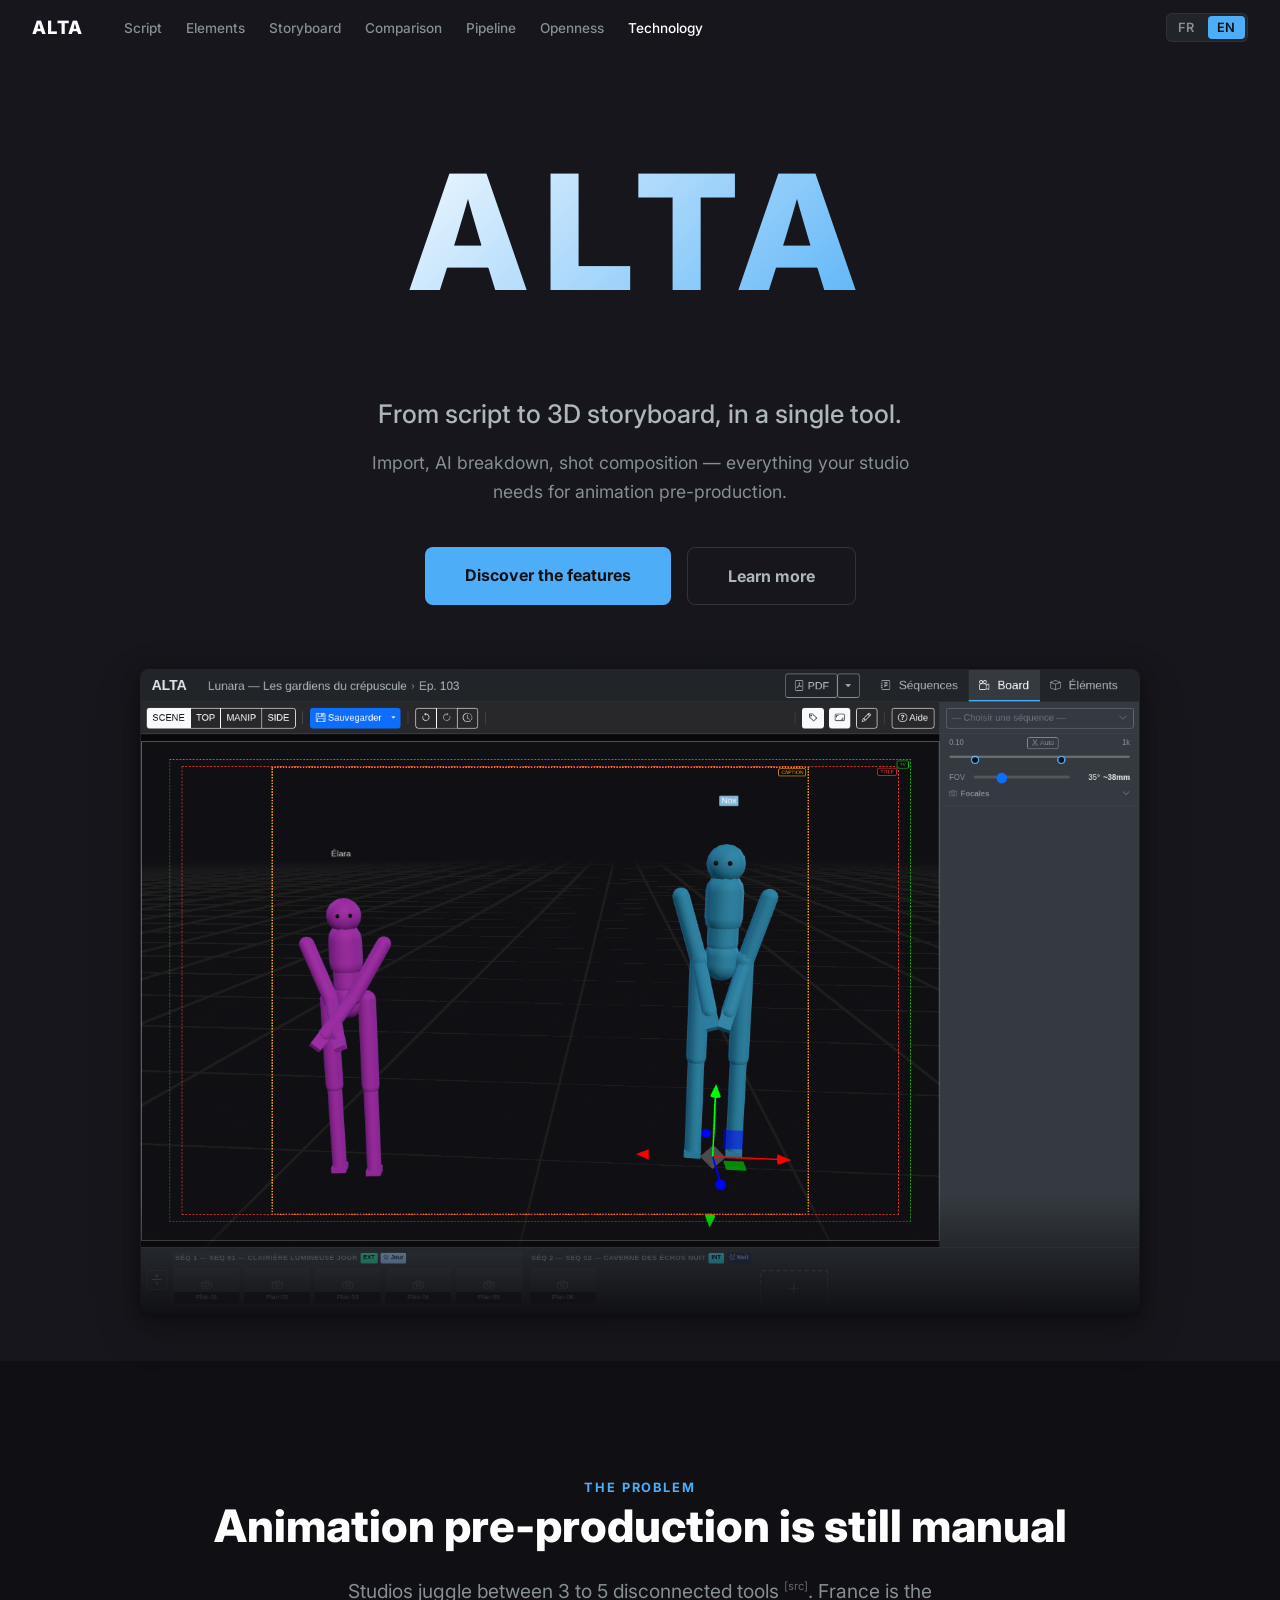
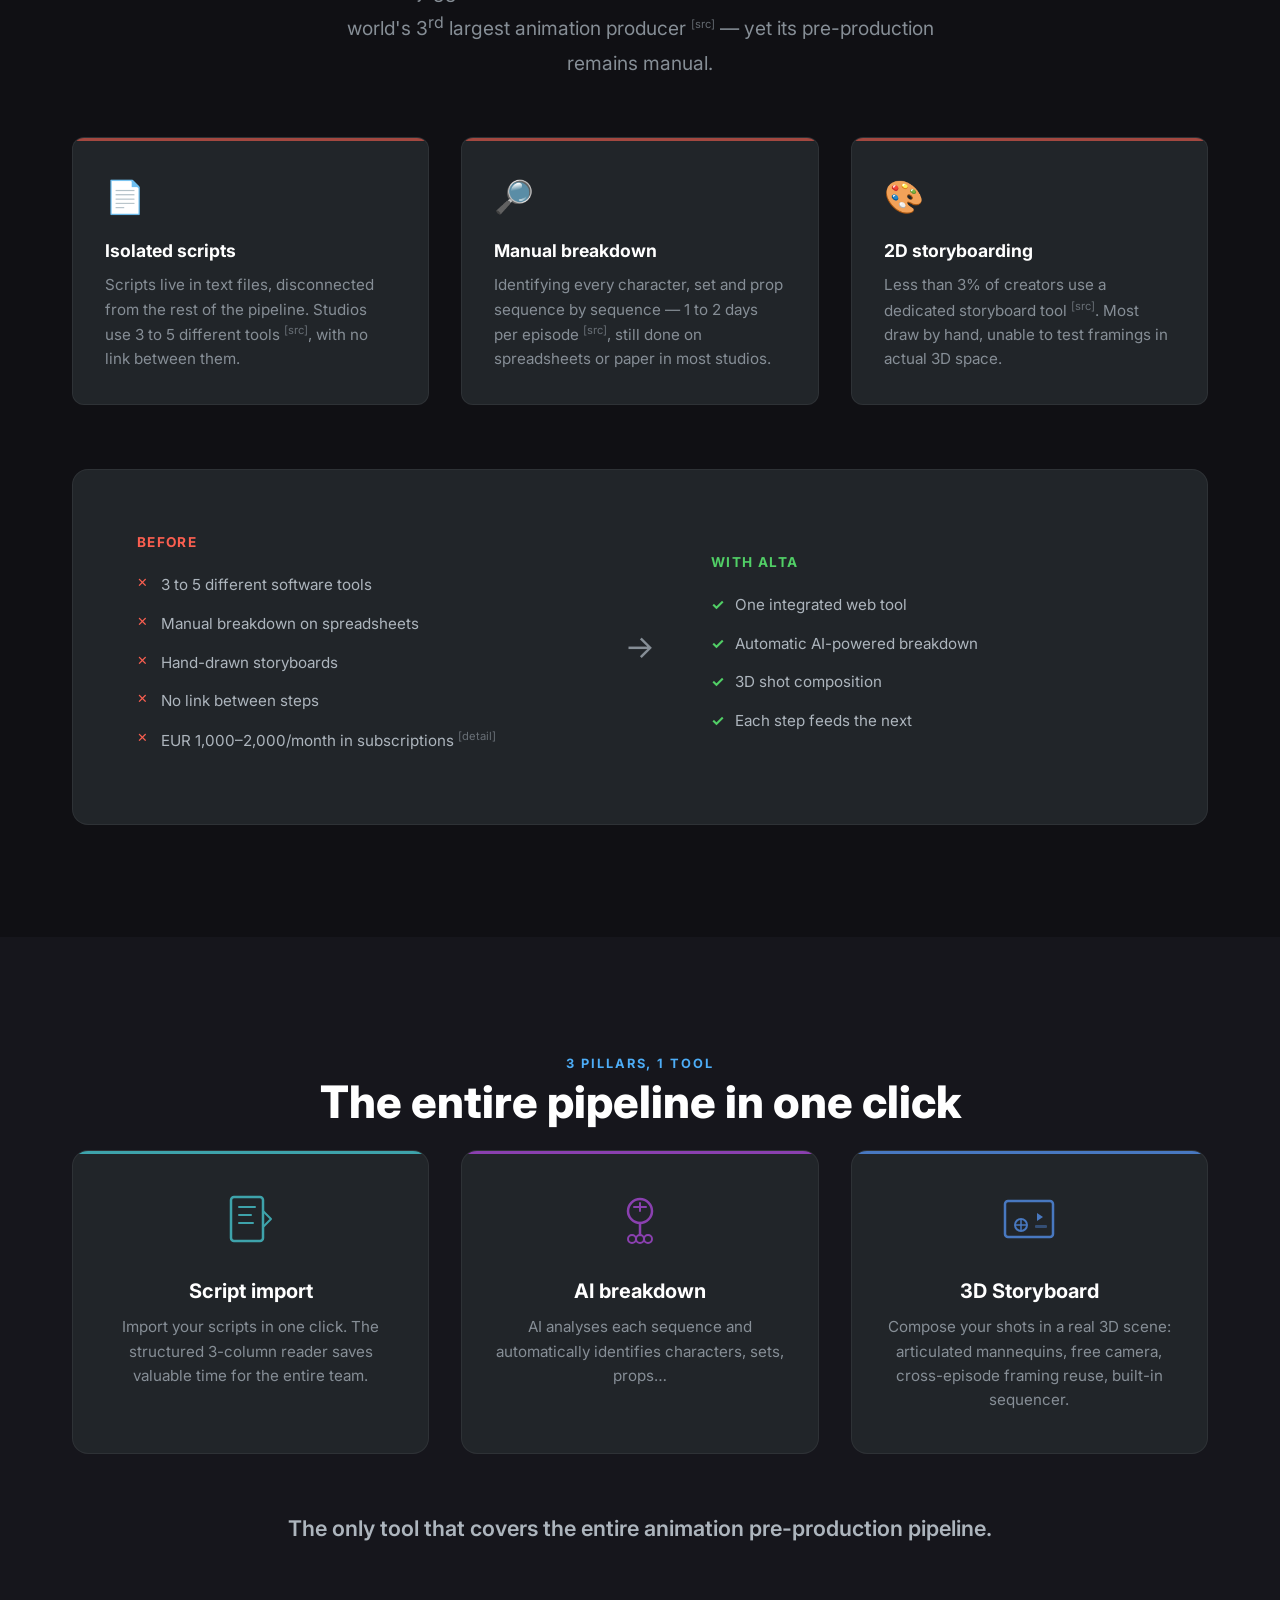
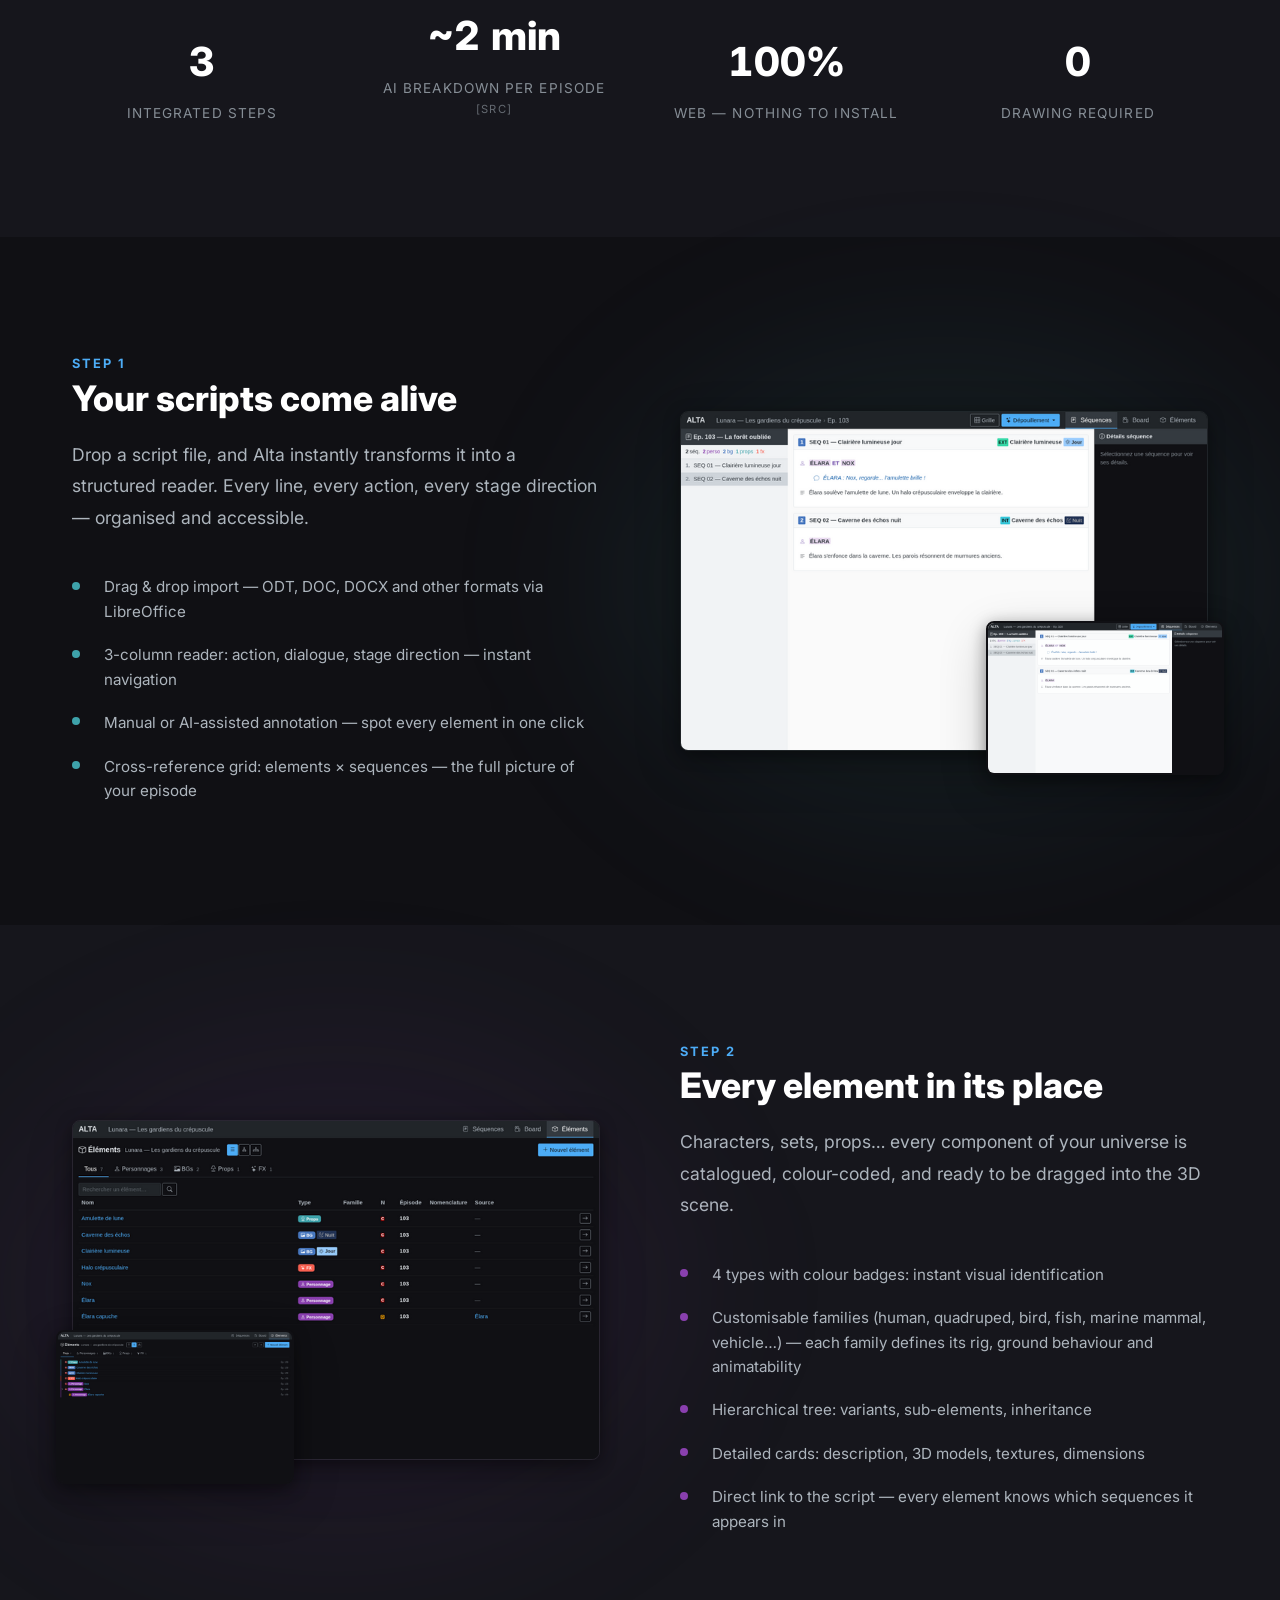
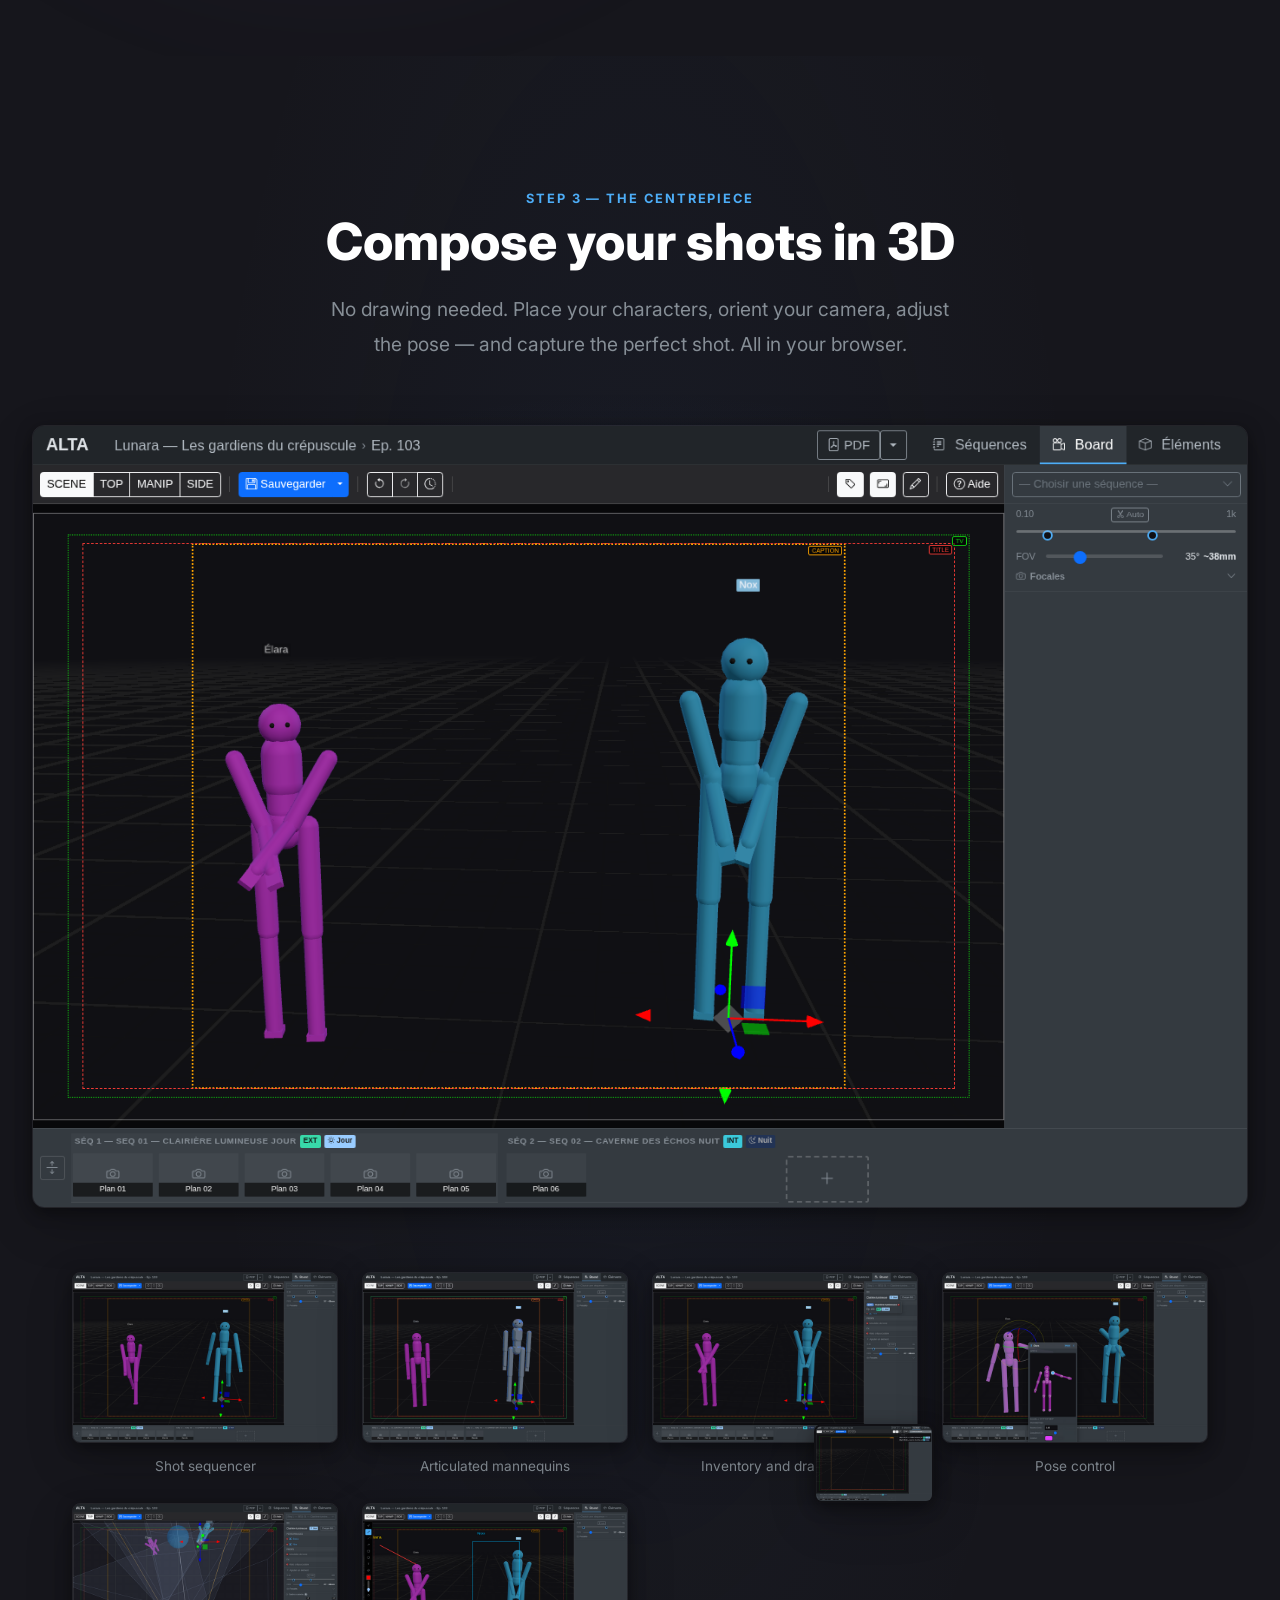
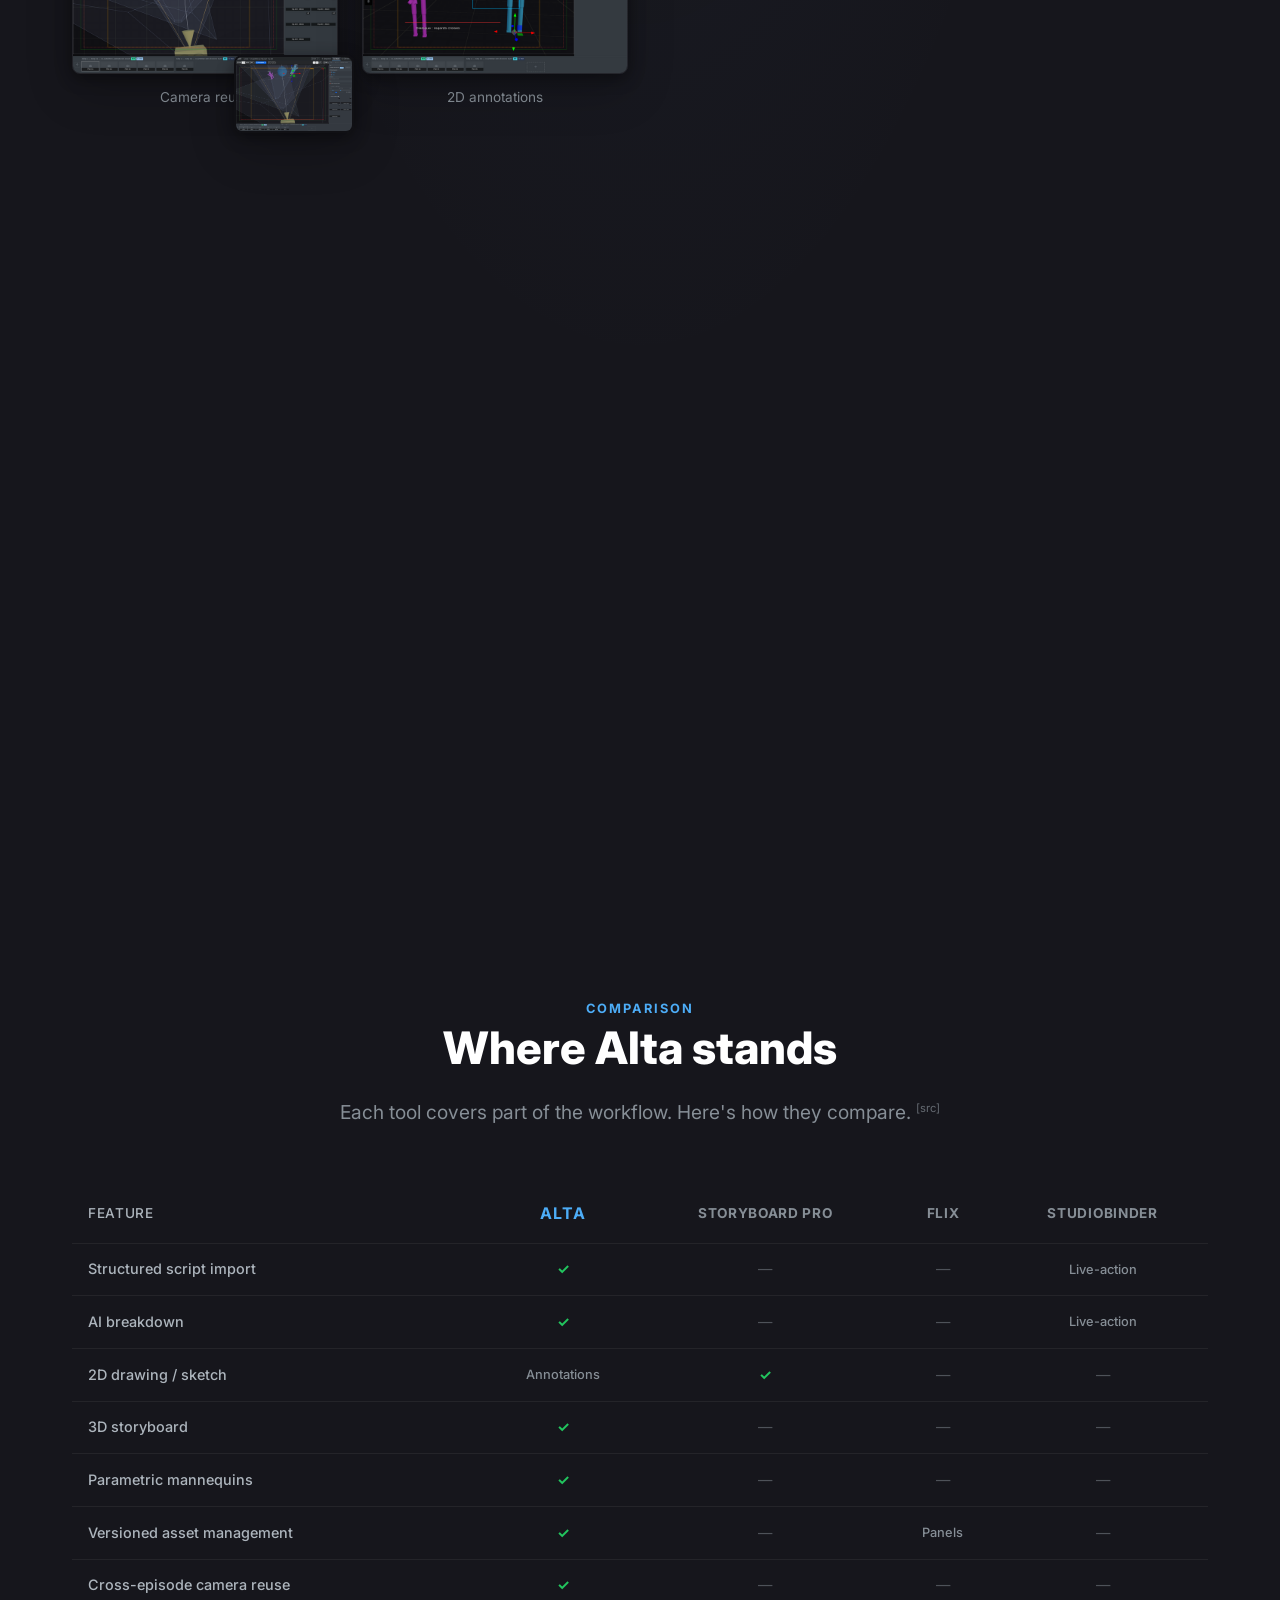
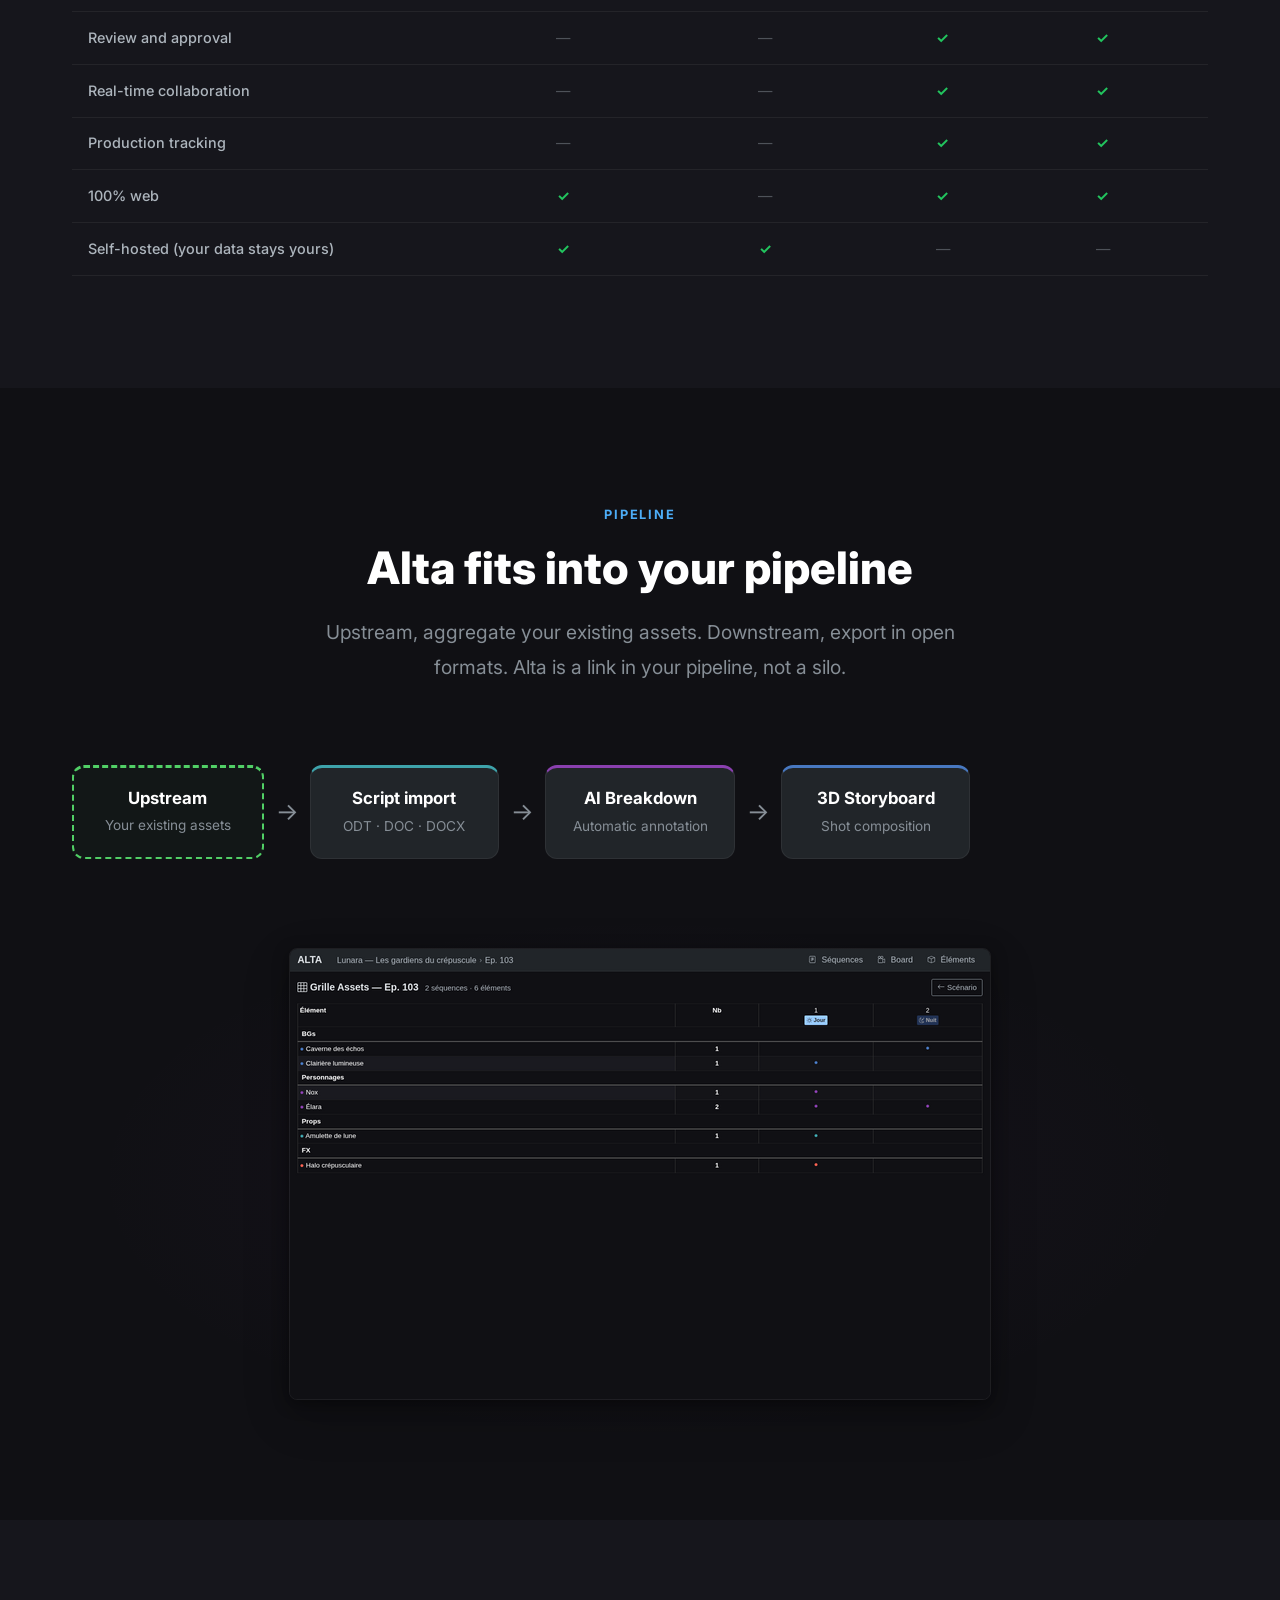
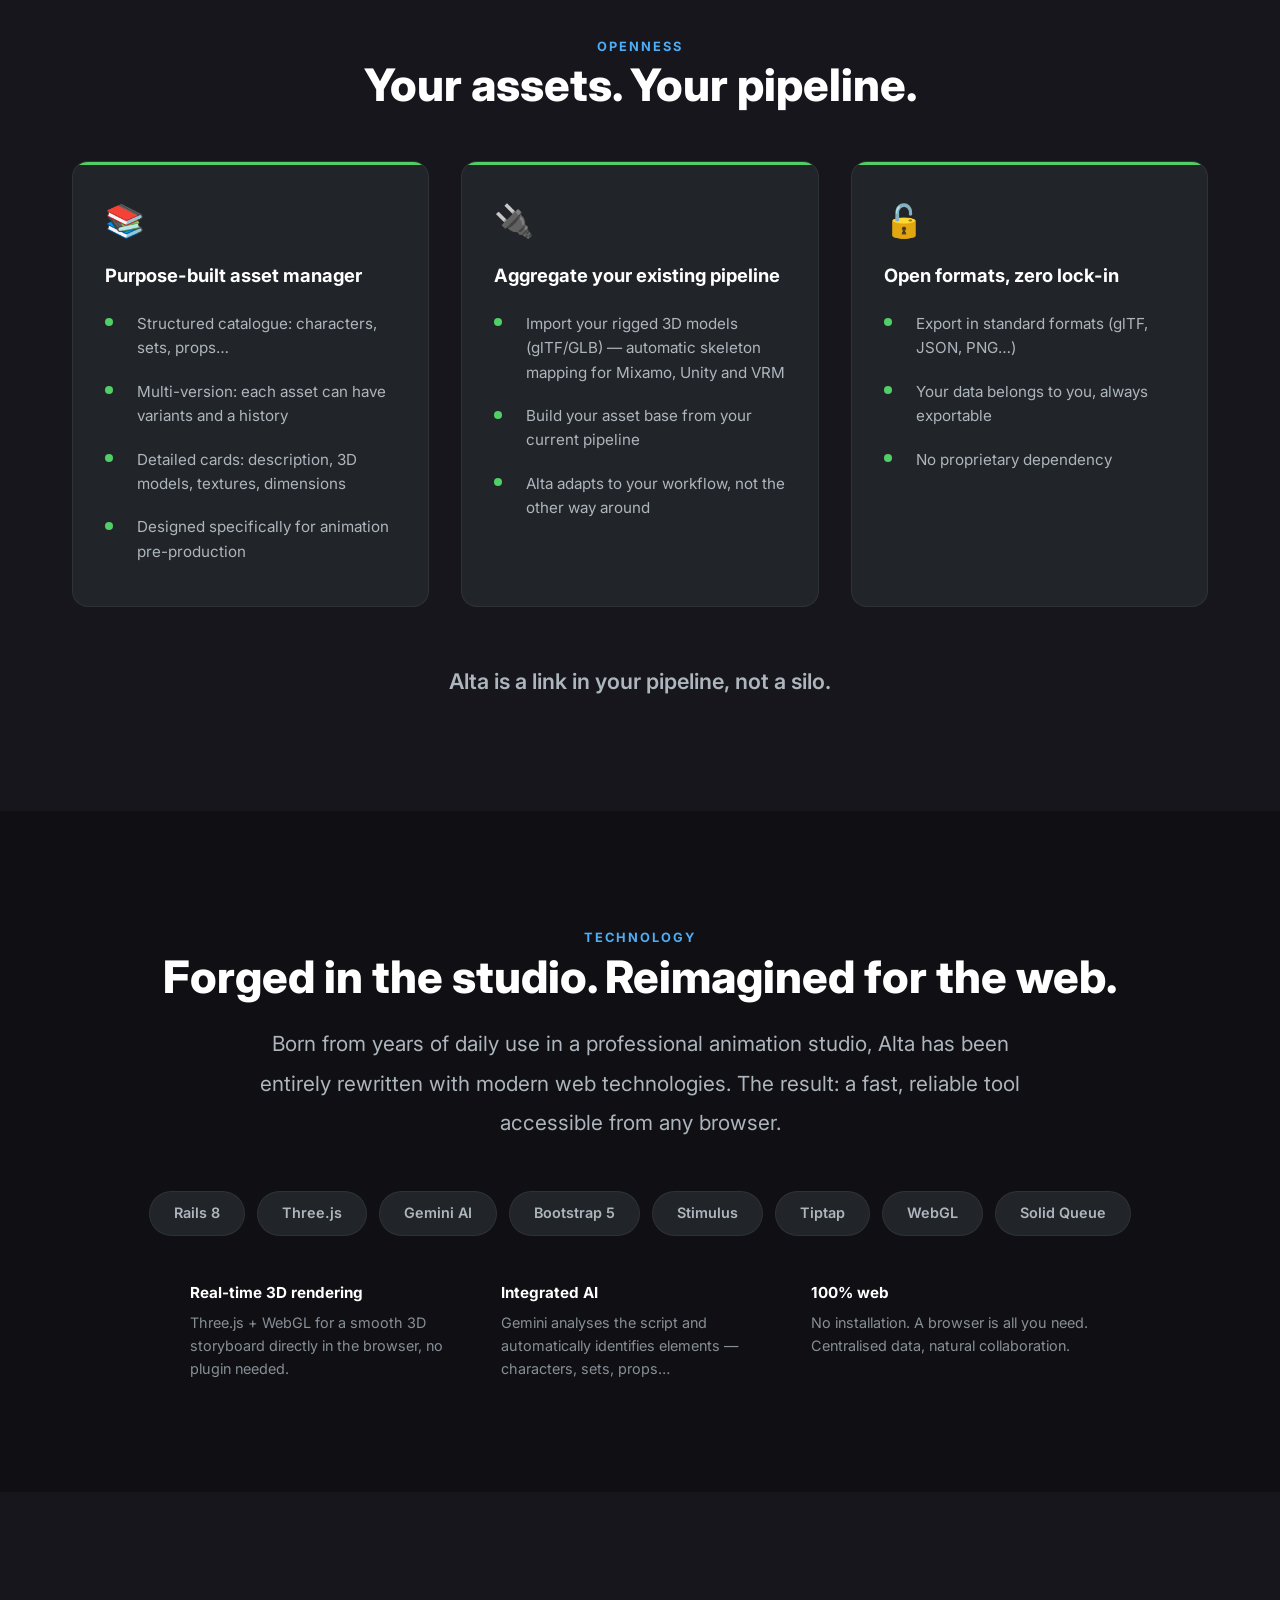
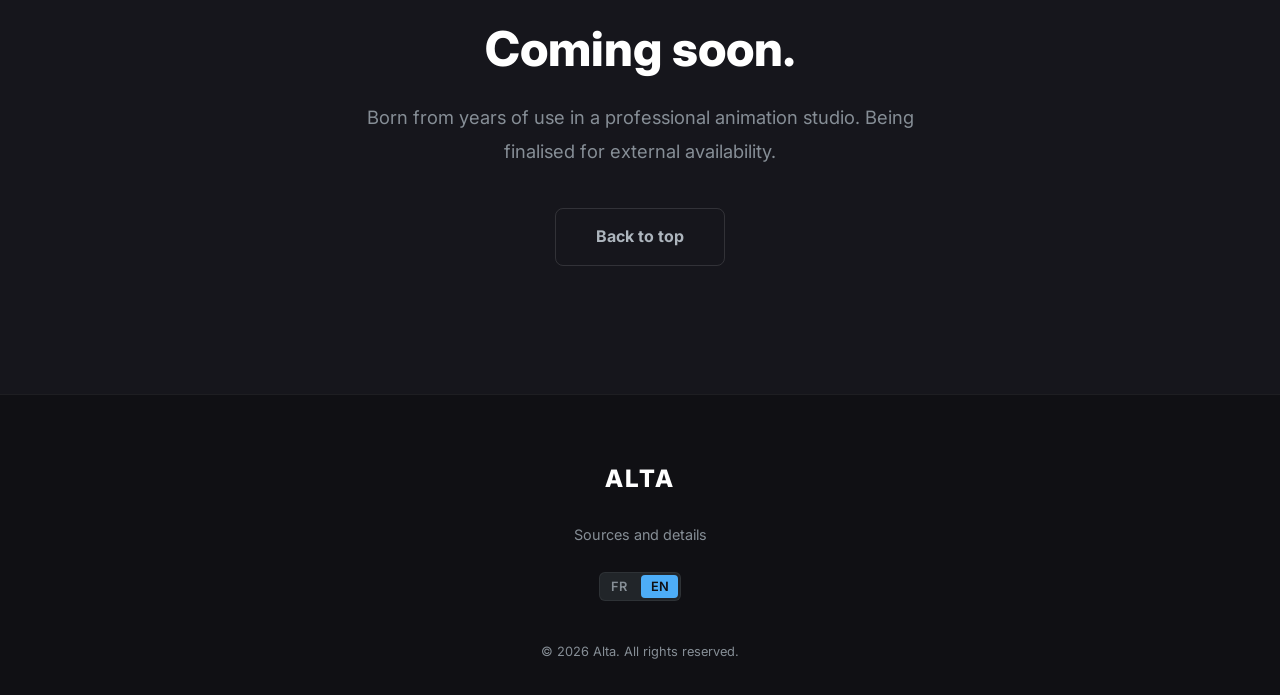
==== commit 75b0cbd9: "Update rig types: 4 → 6 (add fish, marine mammal)" ====
--- a/index.html
+++ b/index.html
@@ -264,8 +264,8 @@
         <ul class="feature-list accent-violet">
           <li data-lang="fr">4 types avec badges colorés : identification visuelle instantanée</li>
           <li data-lang="en">4 types with colour badges: instant visual identification</li>
-          <li data-lang="fr">Familles personnalisables (humain, chien, oiseau, véhicule…) — chaque famille définit son rig, son comportement au sol et son animabilité</li>
-          <li data-lang="en">Customisable families (human, dog, bird, vehicle…) — each family defines its rig, ground behaviour and animatability</li>
+          <li data-lang="fr">Familles personnalisables (humain, quadrupède, oiseau, poisson, mammifère marin, véhicule…) — chaque famille définit son rig, son comportement au sol et son animabilité</li>
+          <li data-lang="en">Customisable families (human, quadruped, bird, fish, marine mammal, vehicle…) — each family defines its rig, ground behaviour and animatability</li>
           <li data-lang="fr">Arborescence hiérarchique : variantes, sous-éléments, héritage</li>
           <li data-lang="en">Hierarchical tree: variants, sub-elements, inheritance</li>
           <li data-lang="fr">Fiches détaillées : description, modèles 3D, textures, dimensions</li>
@@ -339,8 +339,8 @@
           <div class="feature-grid-icon">&#129516;</div>
           <h4 data-lang="fr">Mannequins multi-rigs</h4>
           <h4 data-lang="en">Multi-rig mannequins</h4>
-          <p data-lang="fr">4 types de rig : humanoïde, quadrupède, oiseau, véhicule. Chaque articulation est contrôlable, avec des contraintes réalistes.</p>
-          <p data-lang="en">4 rig types: humanoid, quadruped, bird, vehicle. Every joint is controllable, with realistic constraints.</p>
+          <p data-lang="fr">6 types de rig : humanoïde, quadrupède, oiseau, poisson, mammifère marin, véhicule. Chaque articulation est contrôlable, avec des contraintes réalistes.</p>
+          <p data-lang="en">6 rig types: humanoid, quadruped, bird, fish, marine mammal, vehicle. Every joint is controllable, with realistic constraints.</p>
         </div>
         <div class="feature-grid-item">
           <div class="feature-grid-icon">&#128131;</div>
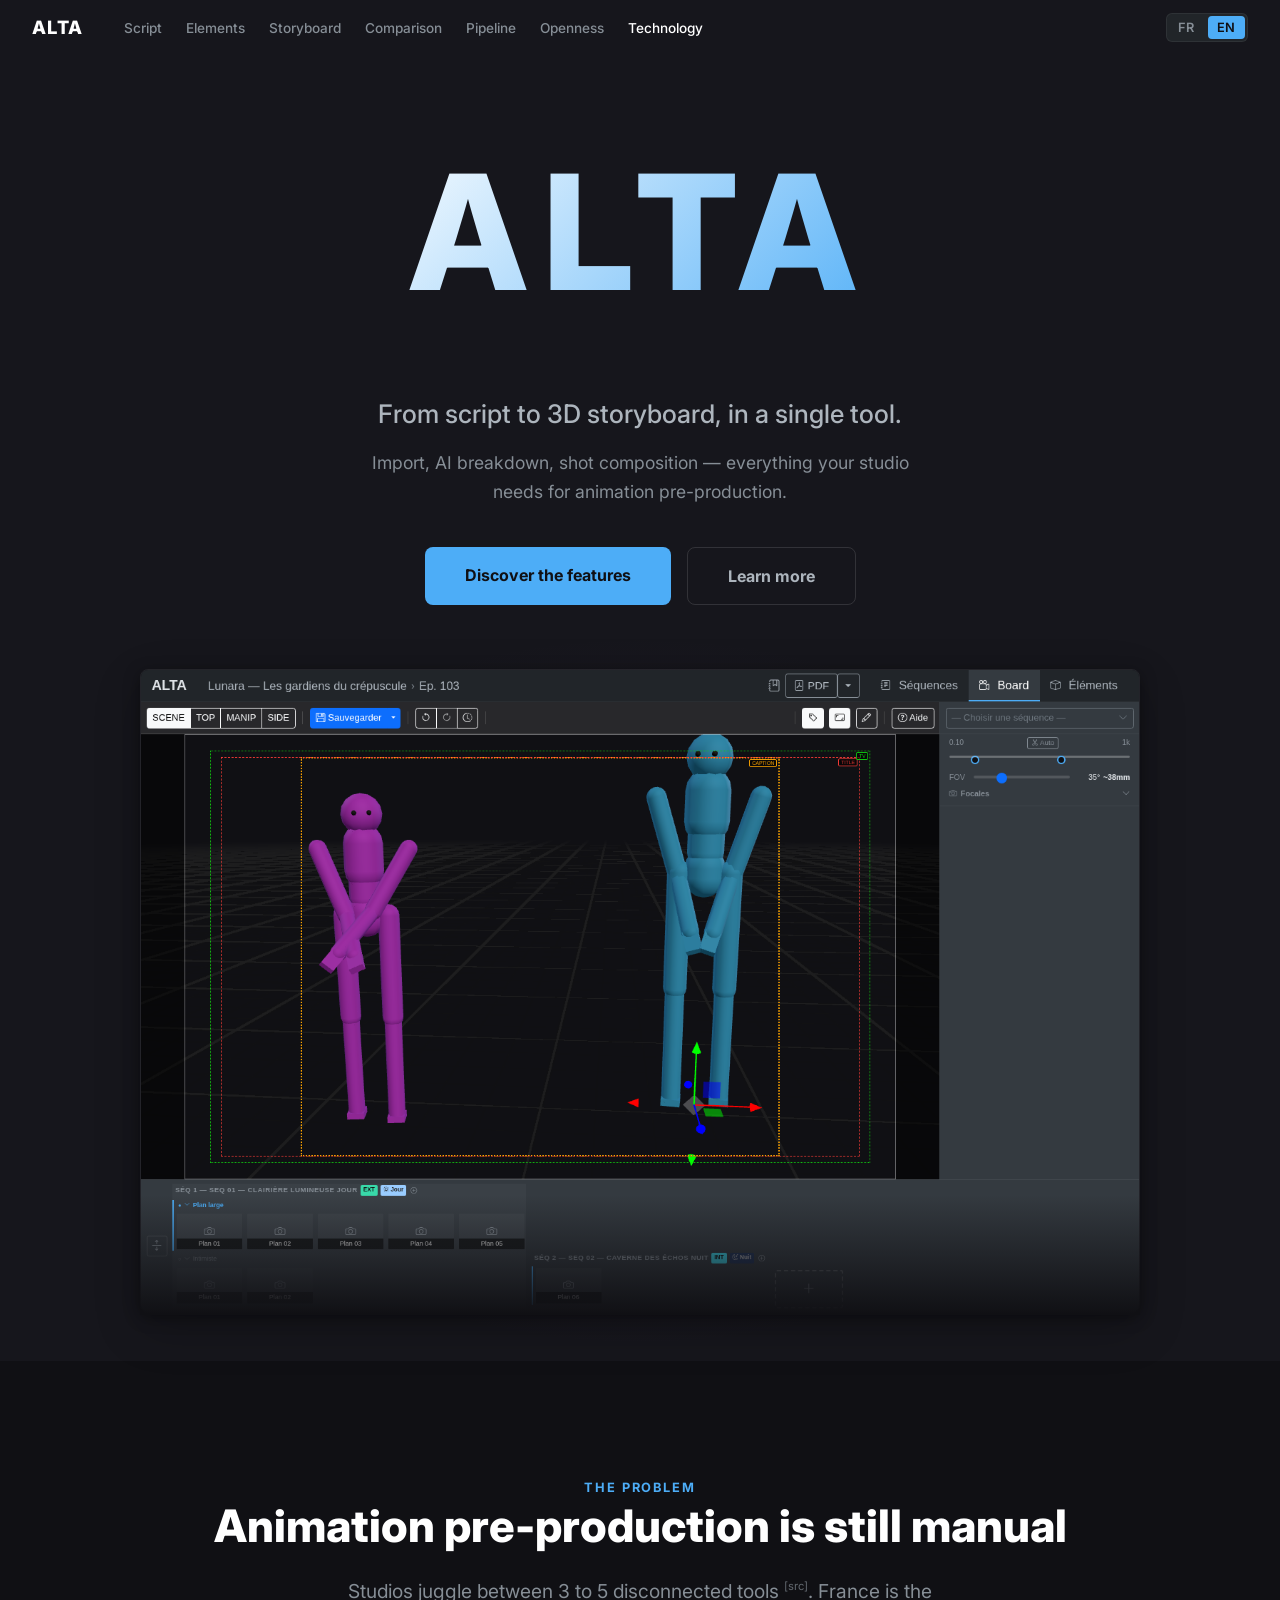
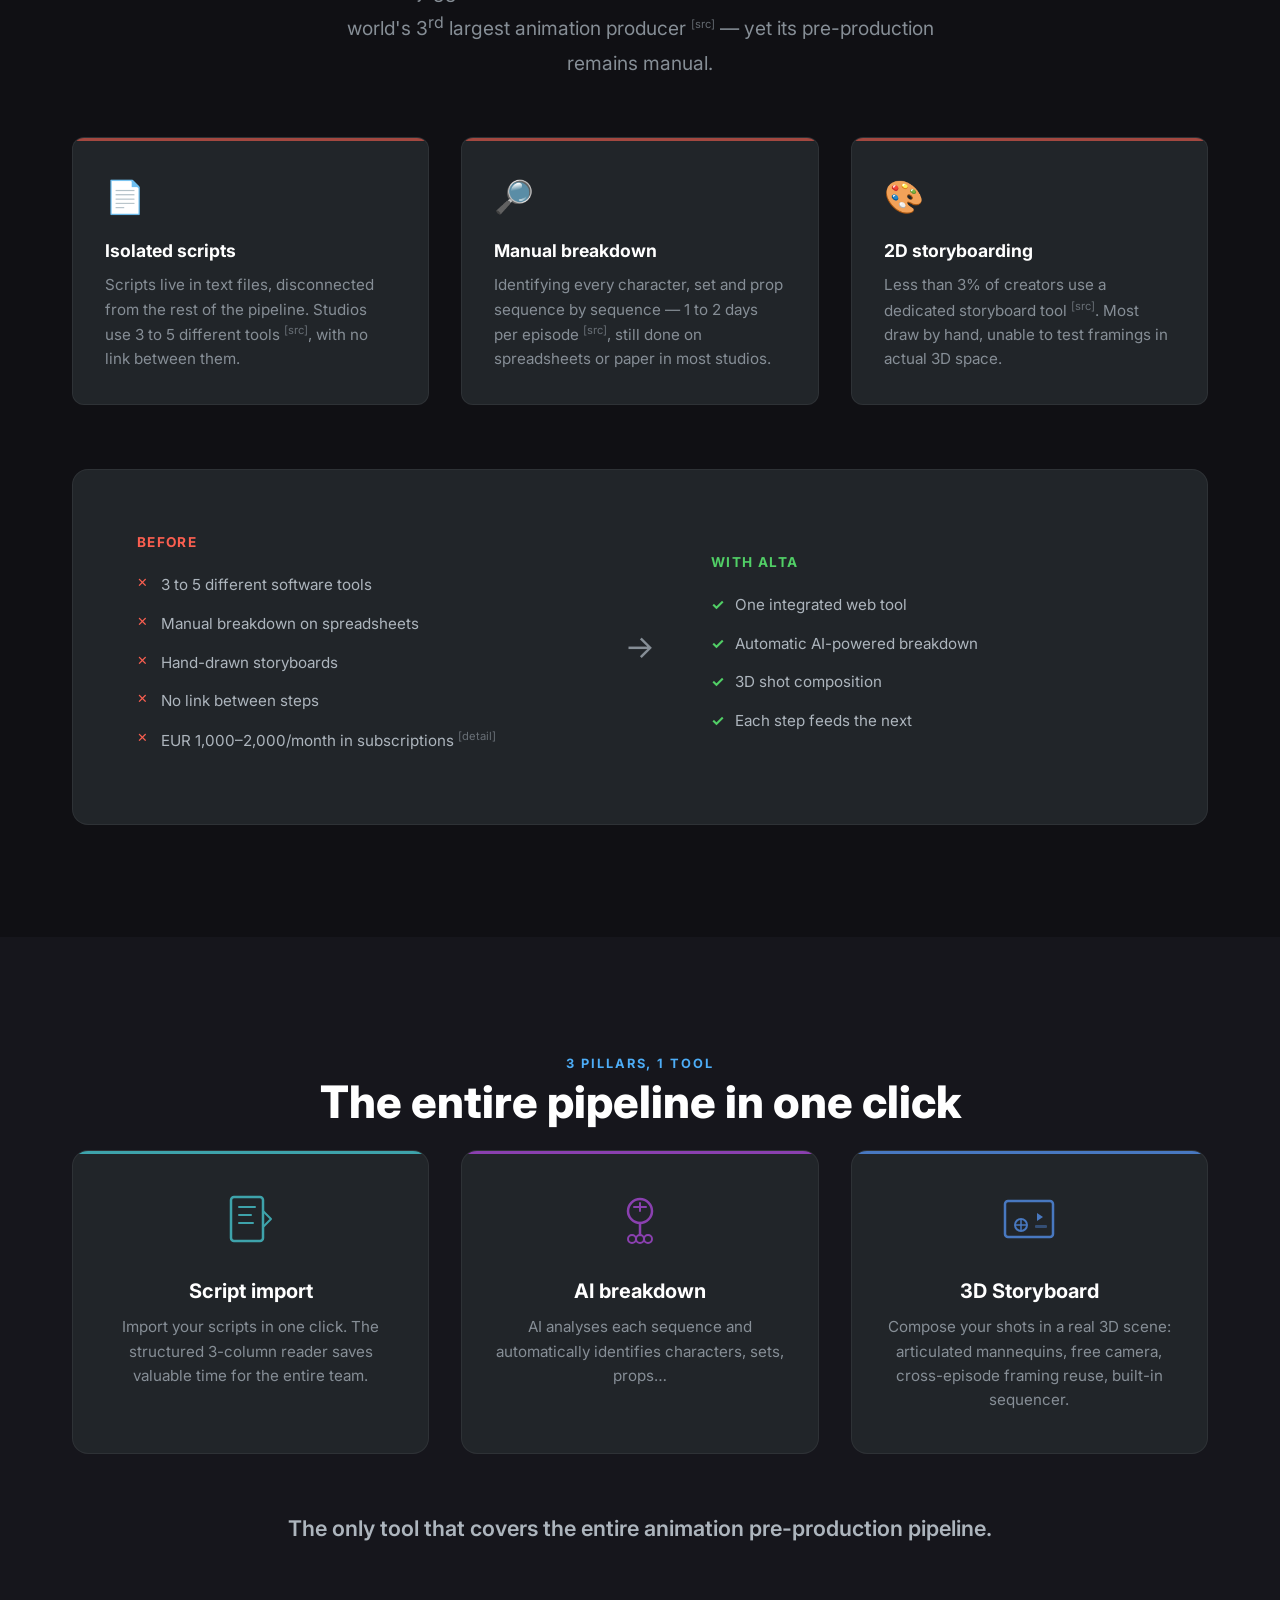
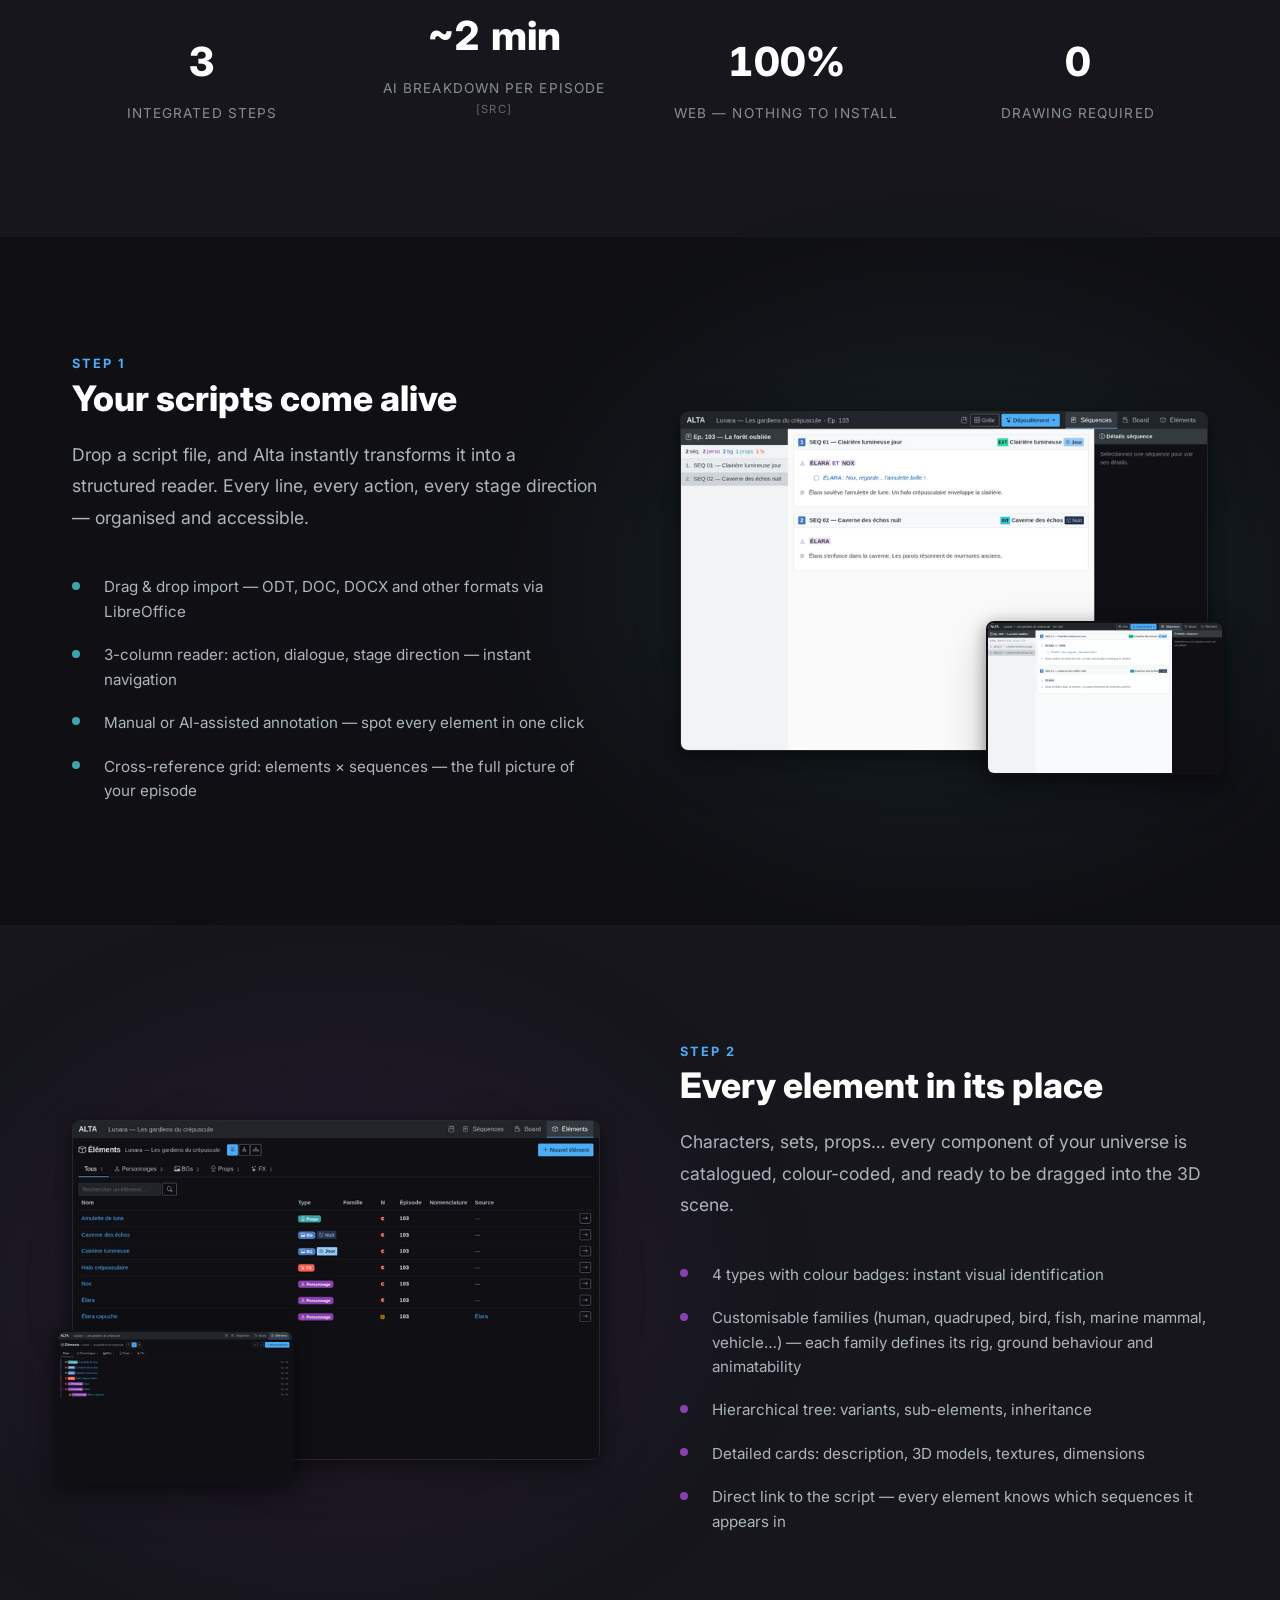
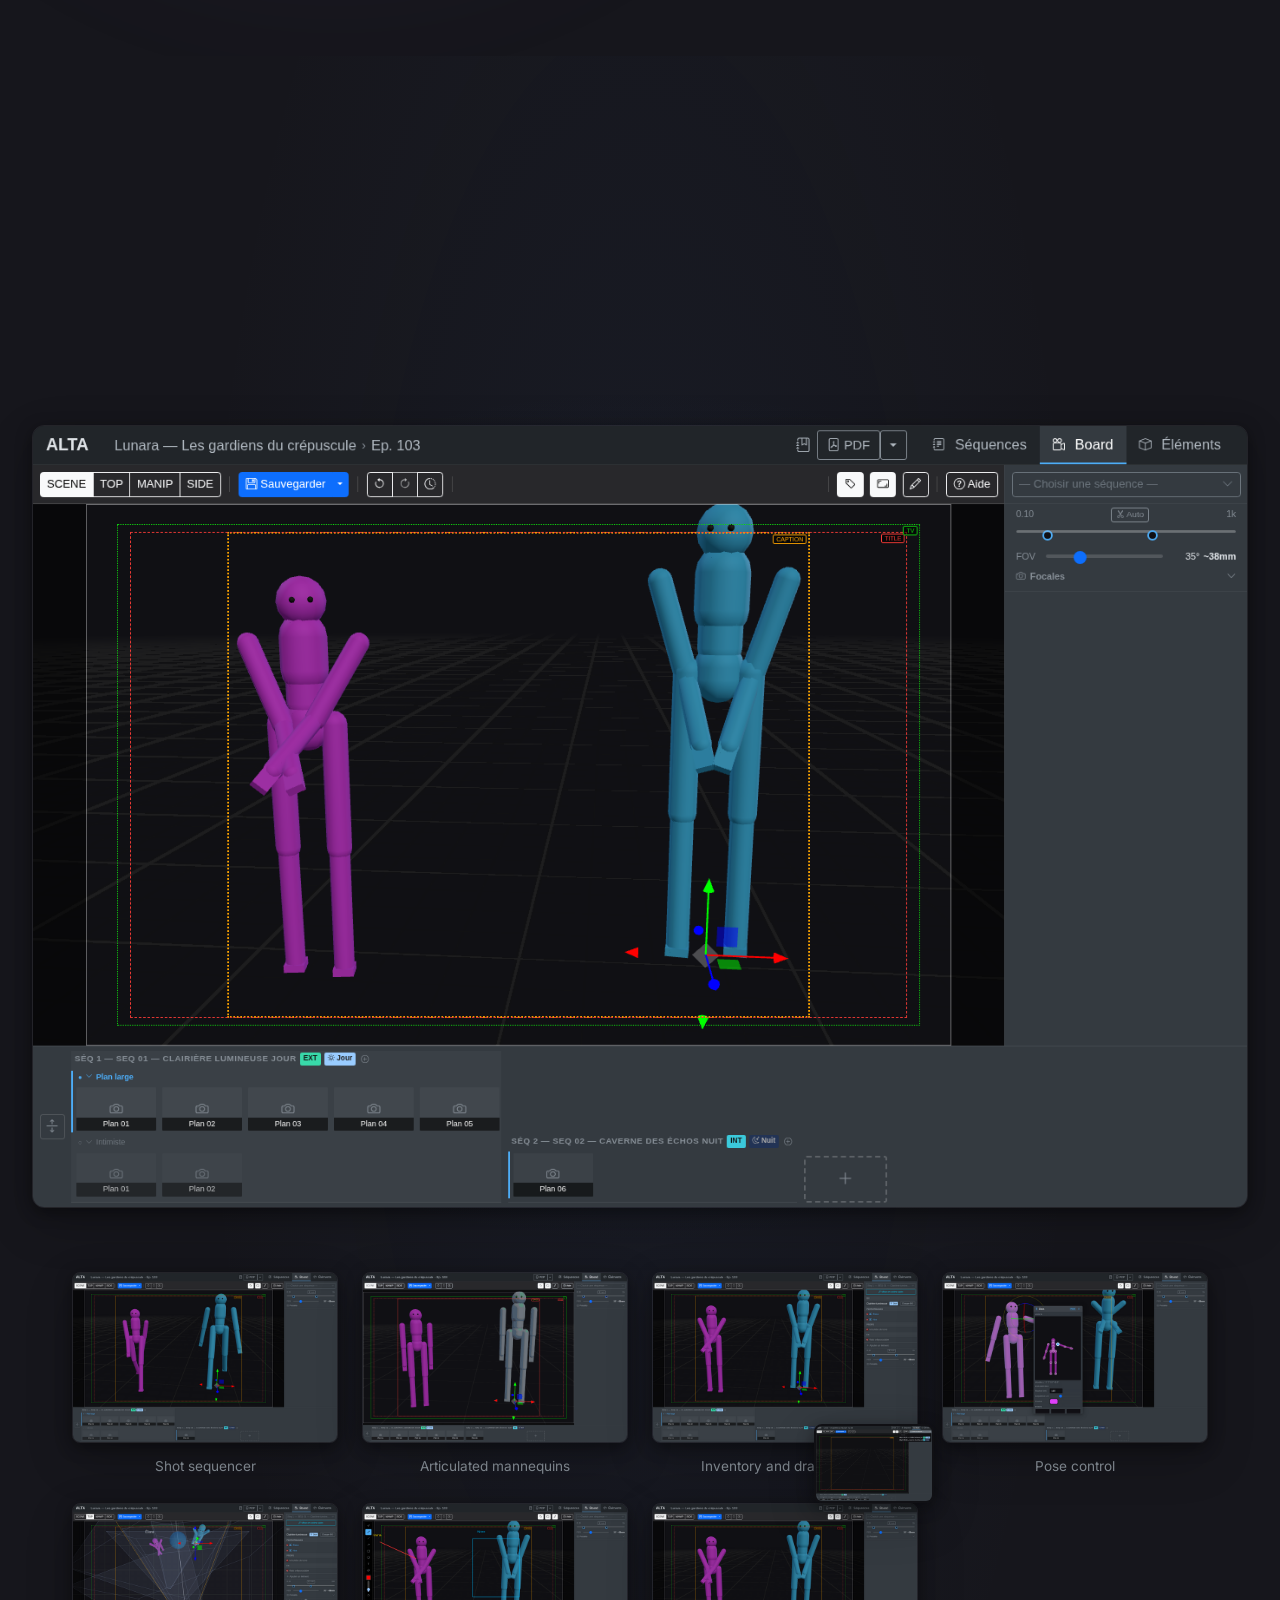
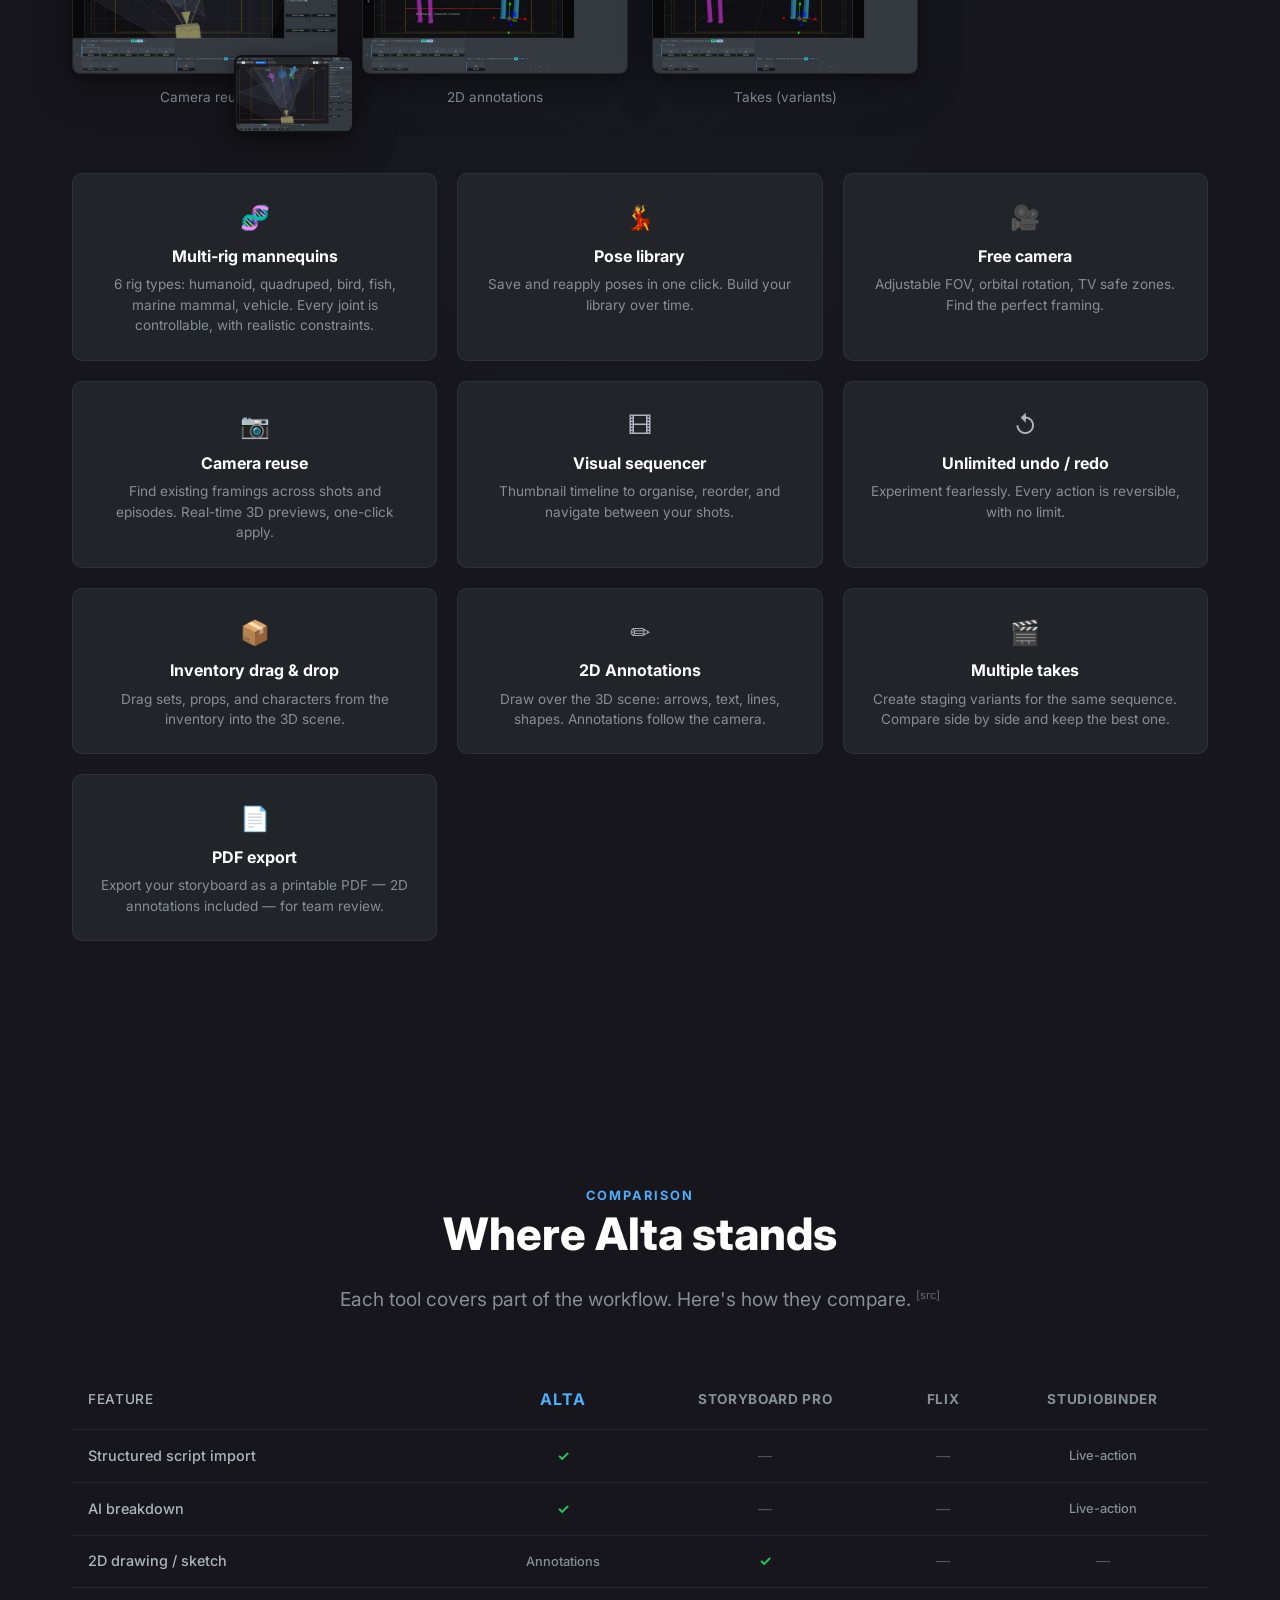
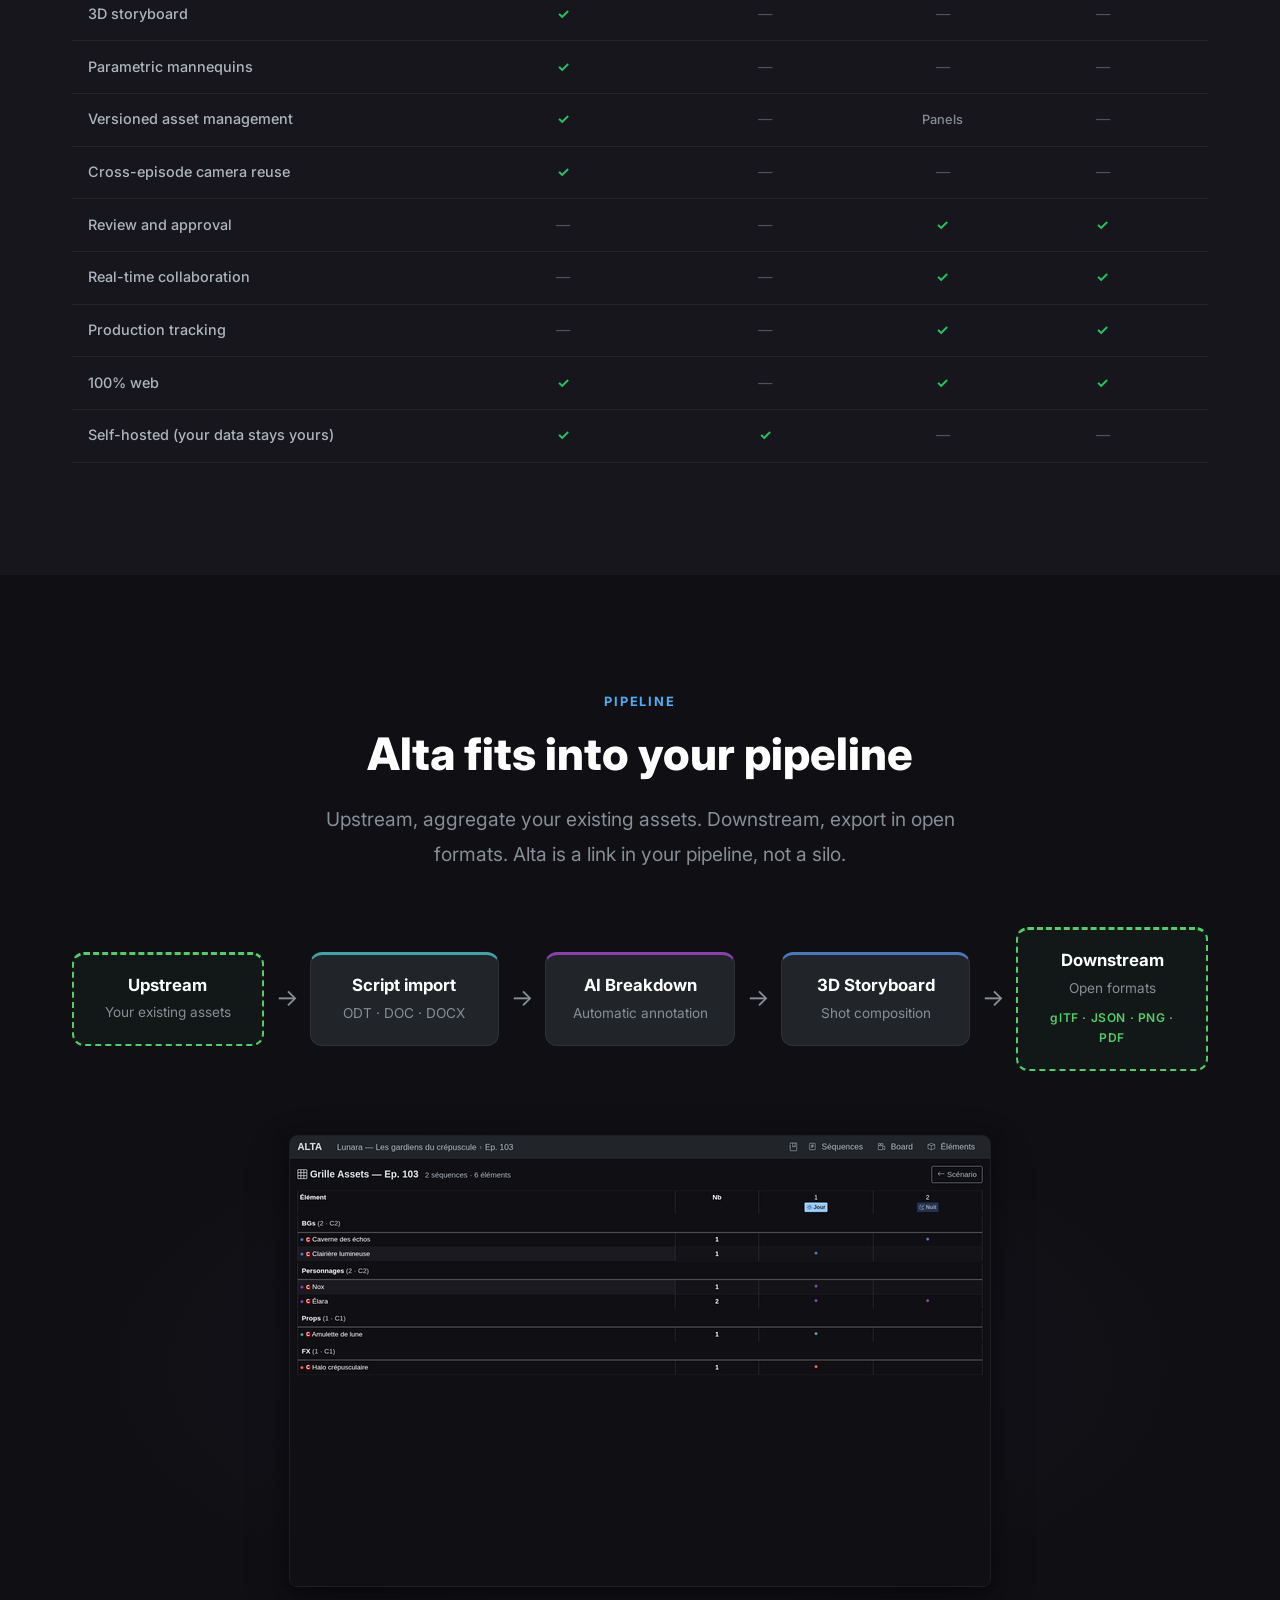
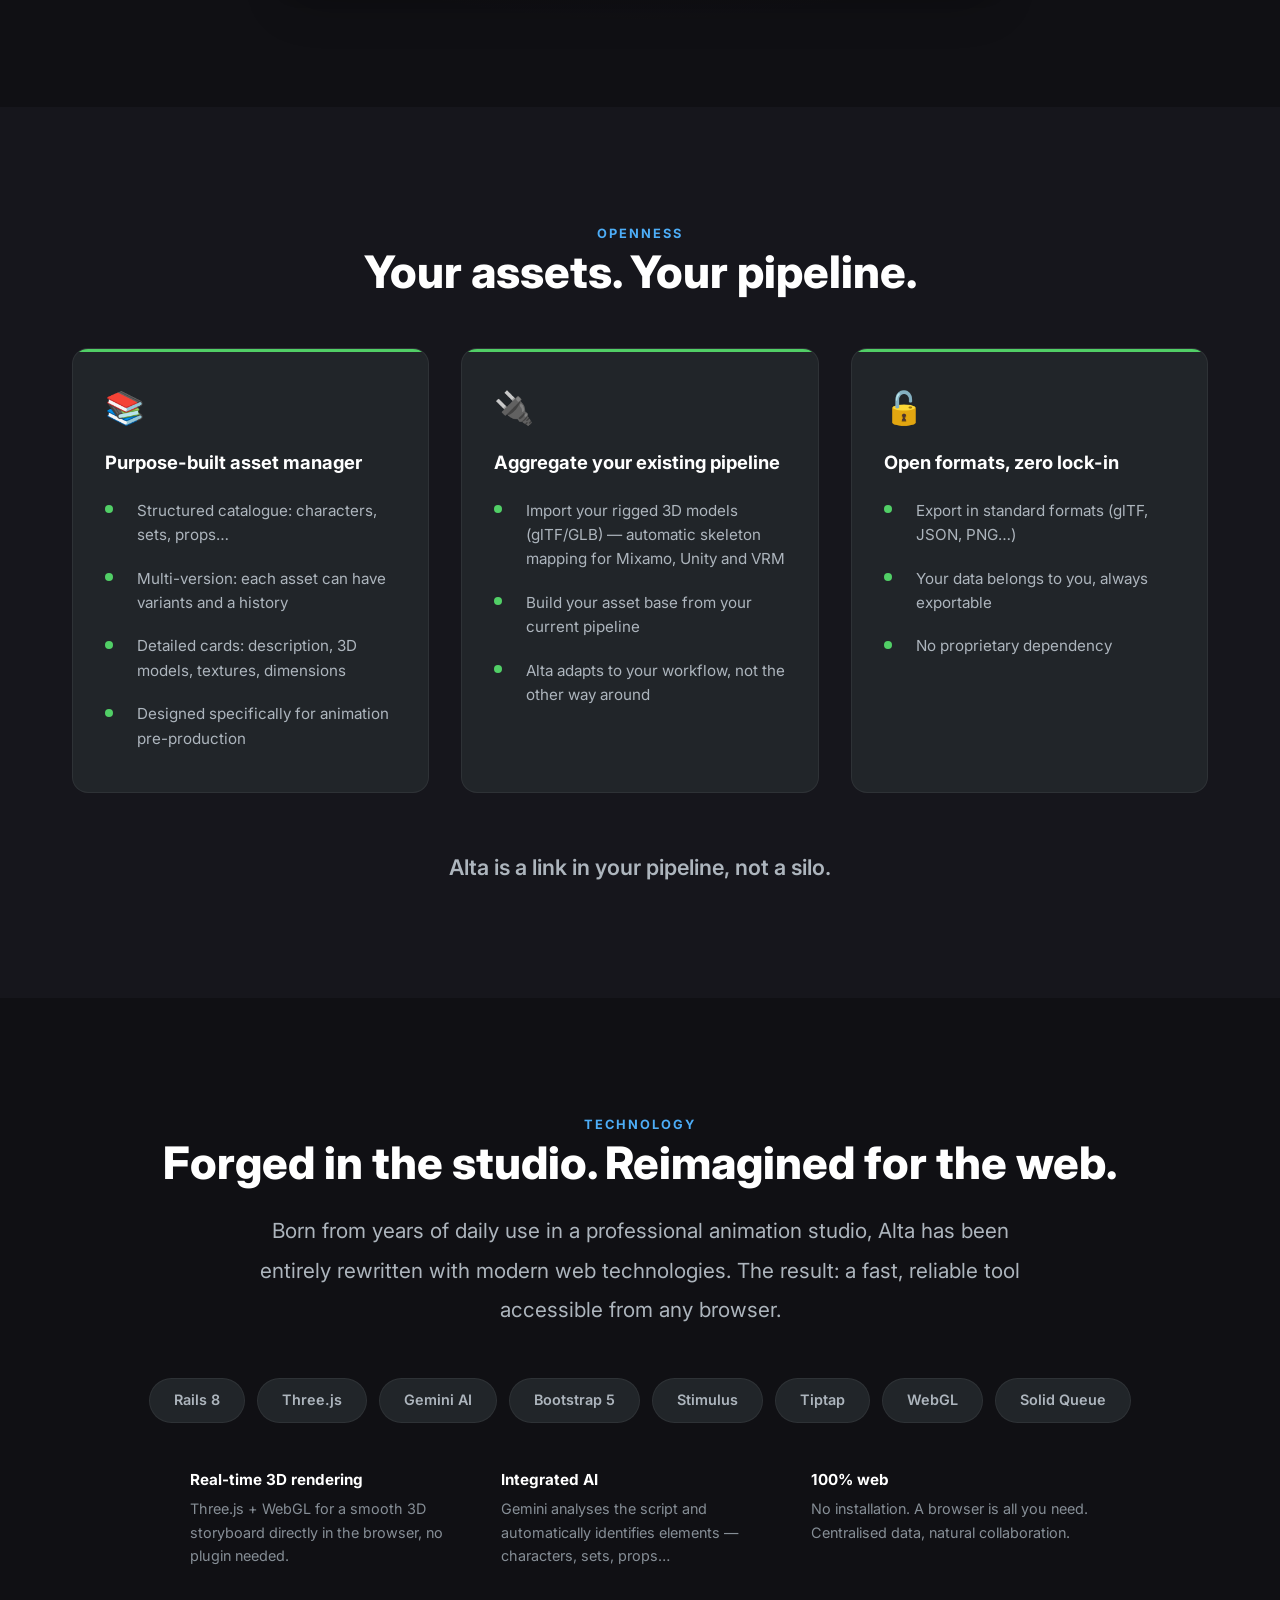
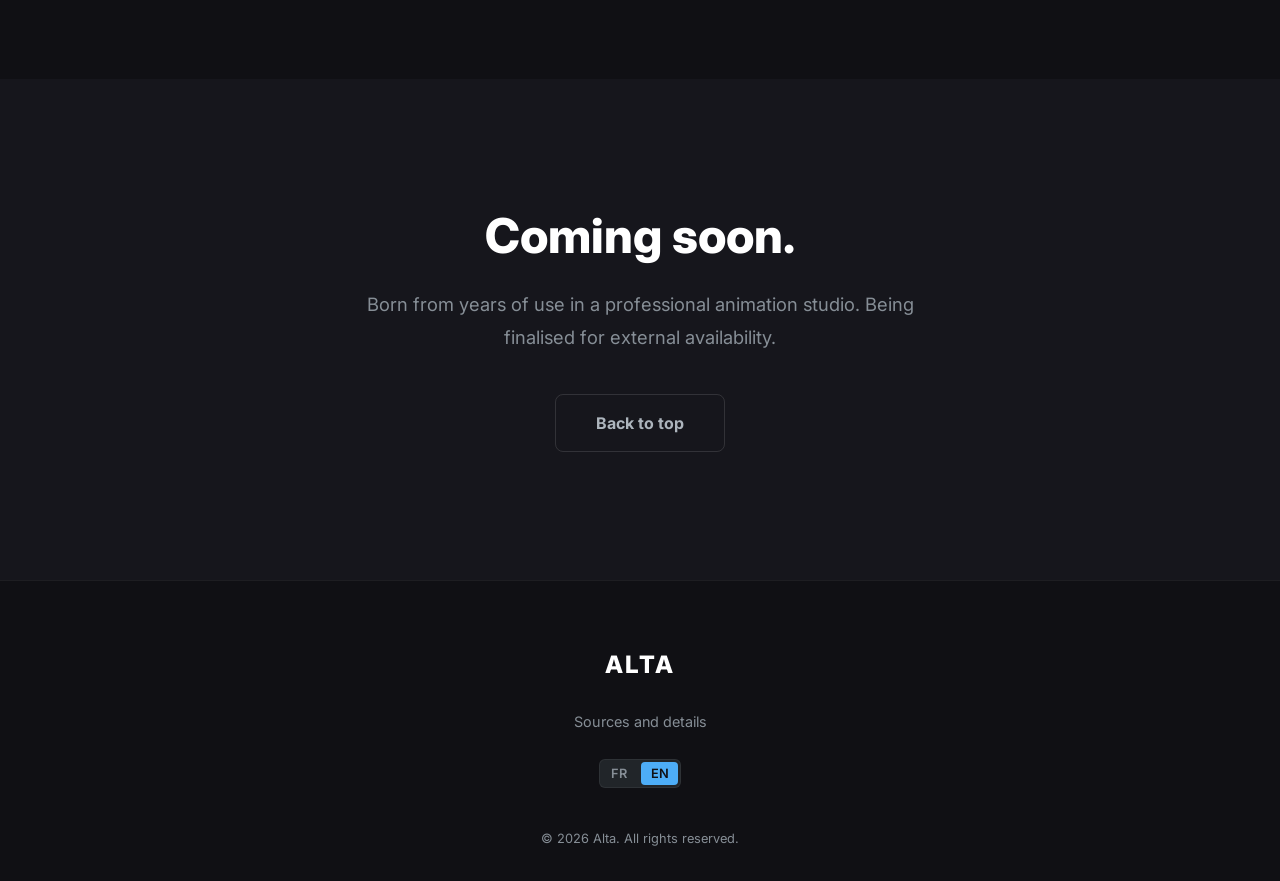
==== commit 6e091dcf: "Ajout feature prises multiples (takes) dans le filmstrip et la grille Co-Authored-By: Claude Opus 4." ====
--- a/index.html
+++ b/index.html
@@ -332,6 +332,11 @@
           <p class="filmstrip-caption" data-lang="fr">Annotations 2D</p>
           <p class="filmstrip-caption" data-lang="en">2D annotations</p>
         </div>
+        <div class="filmstrip-item">
+          <img src="img/board_takes.png" alt="Prises" class="screenshot">
+          <p class="filmstrip-caption" data-lang="fr">Prises (variantes)</p>
+          <p class="filmstrip-caption" data-lang="en">Takes (variants)</p>
+        </div>
       </div>
 
       <div class="feature-grid reveal">
@@ -390,6 +395,13 @@
           <h4 data-lang="en">2D Annotations</h4>
           <p data-lang="fr">Dessinez par-dessus la scène 3D : flèches, textes, traits, formes. Les annotations suivent la caméra.</p>
           <p data-lang="en">Draw over the 3D scene: arrows, text, lines, shapes. Annotations follow the camera.</p>
+        </div>
+        <div class="feature-grid-item">
+          <div class="feature-grid-icon">&#127916;</div>
+          <h4 data-lang="fr">Prises multiples</h4>
+          <h4 data-lang="en">Multiple takes</h4>
+          <p data-lang="fr">Créez des variantes de mise en scène pour une même séquence. Comparez côte à côte et gardez la meilleure.</p>
+          <p data-lang="en">Create staging variants for the same sequence. Compare side by side and keep the best one.</p>
         </div>
         <div class="feature-grid-item">
           <div class="feature-grid-icon">&#128196;</div>
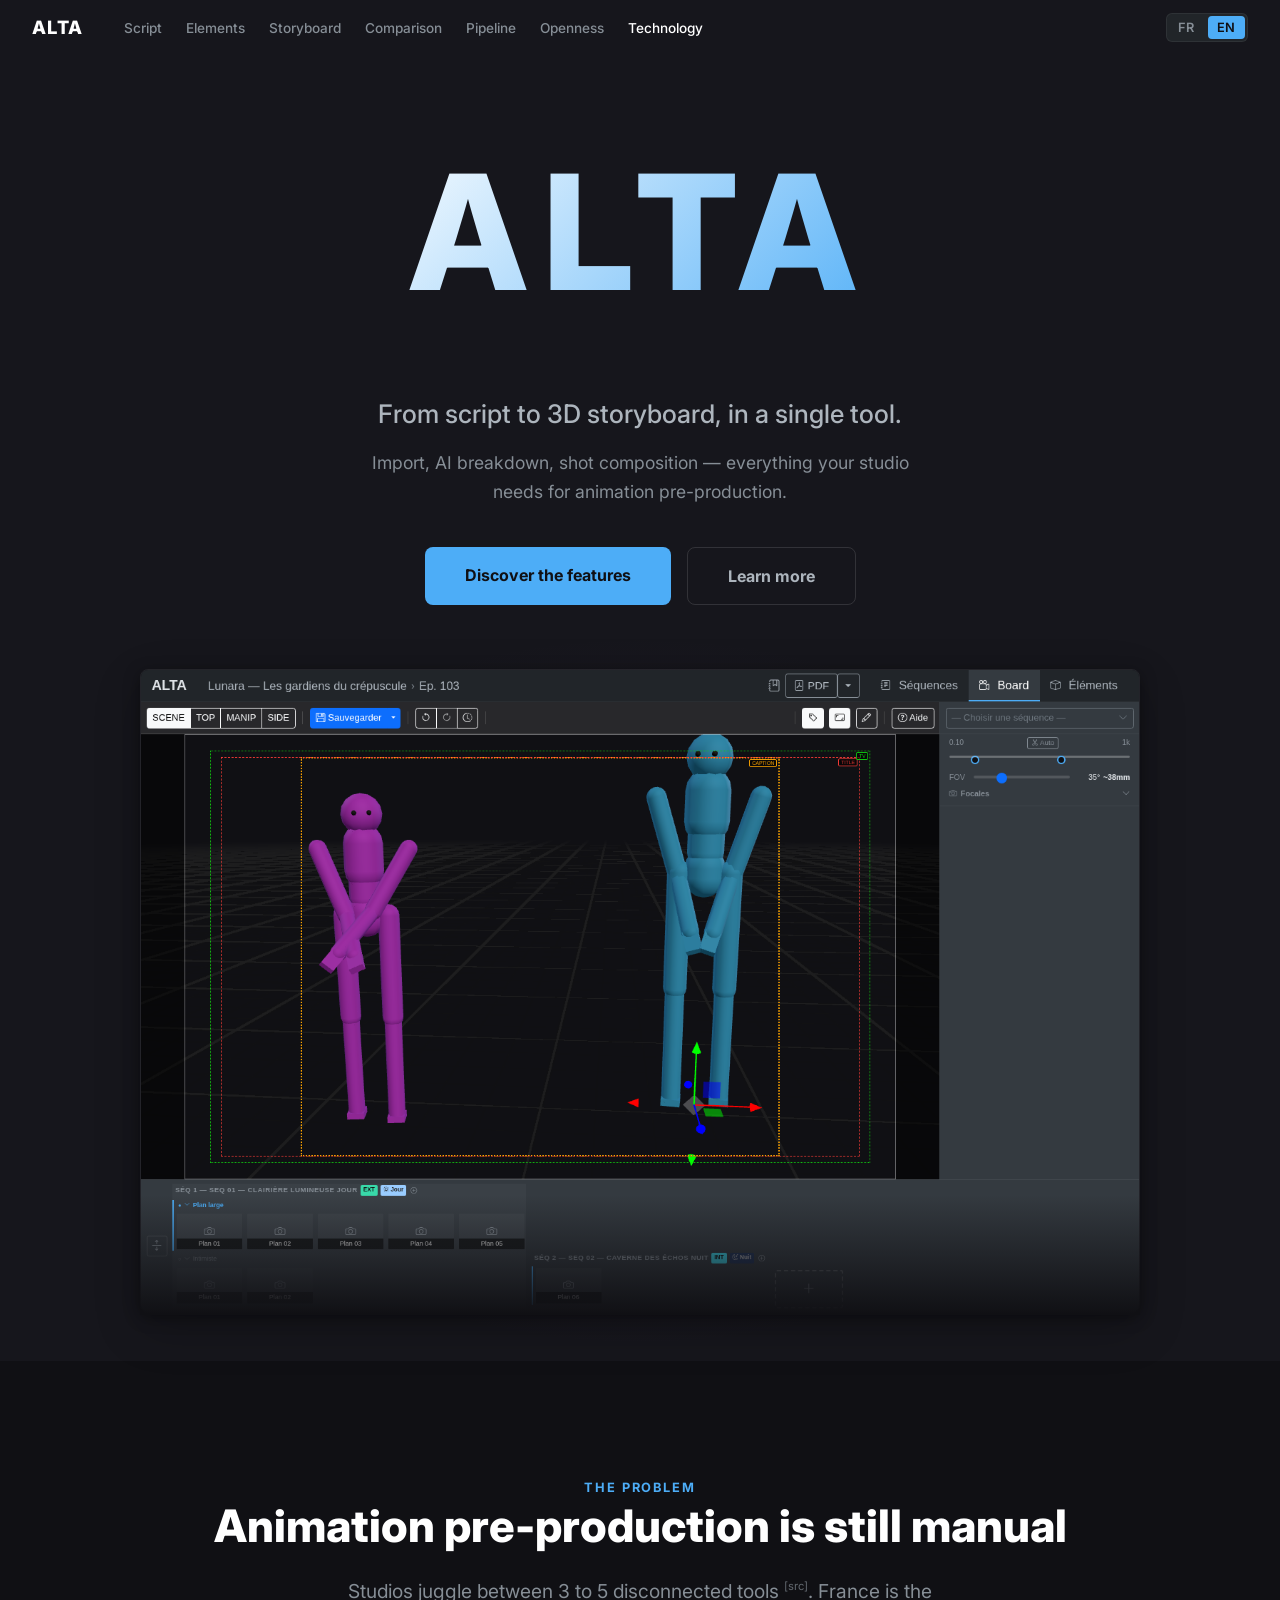
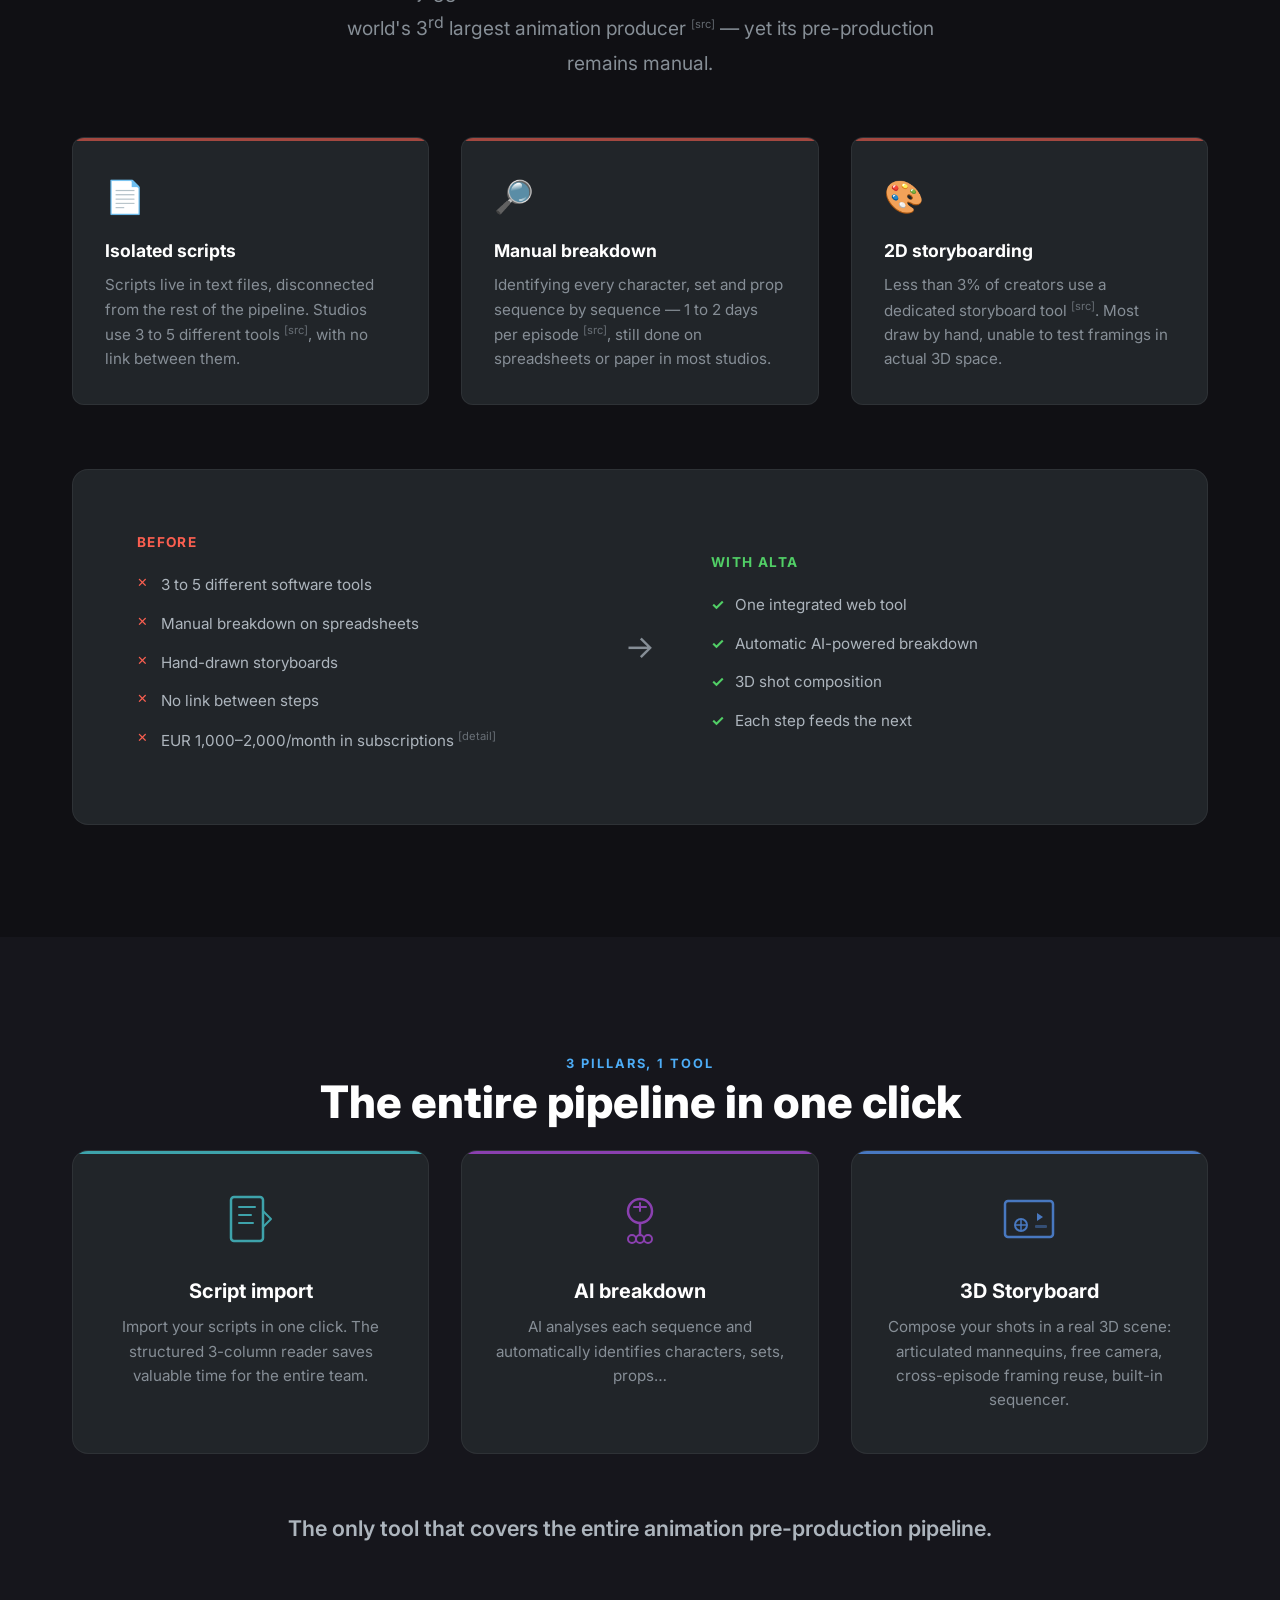
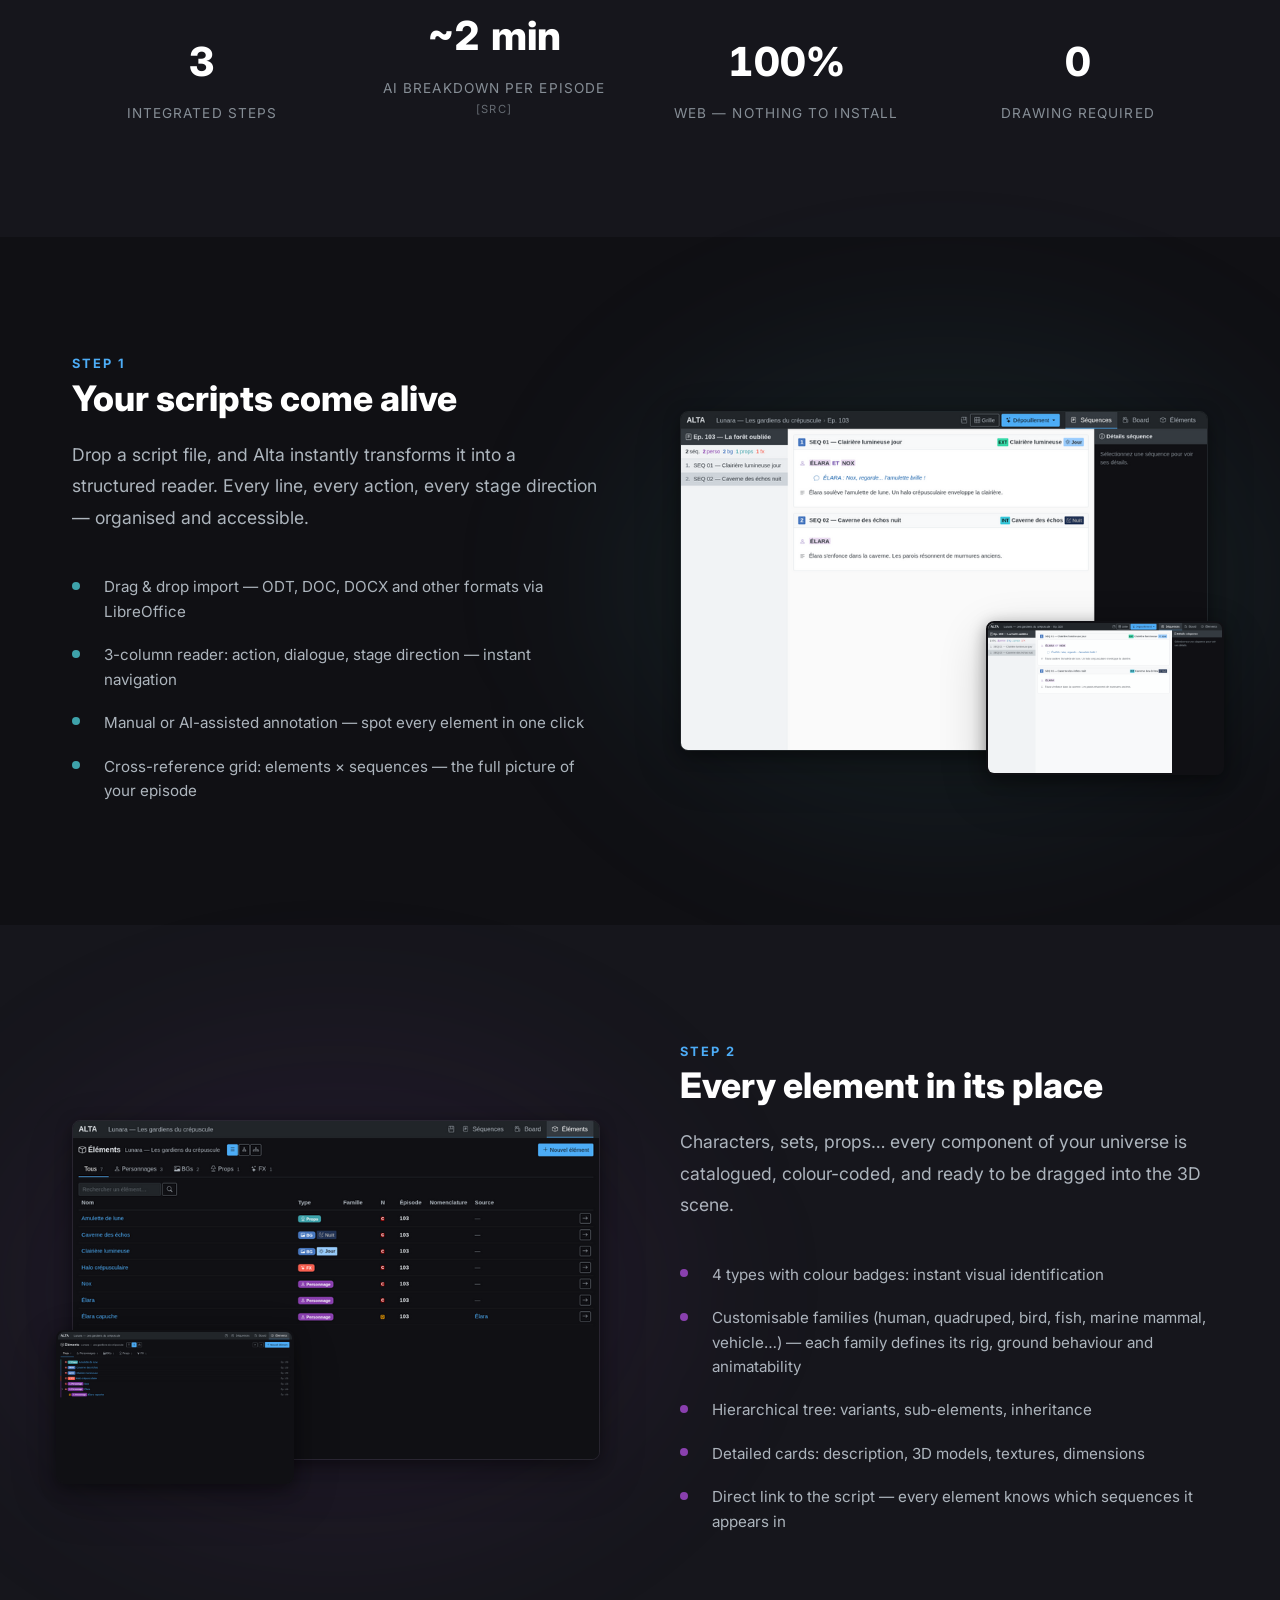
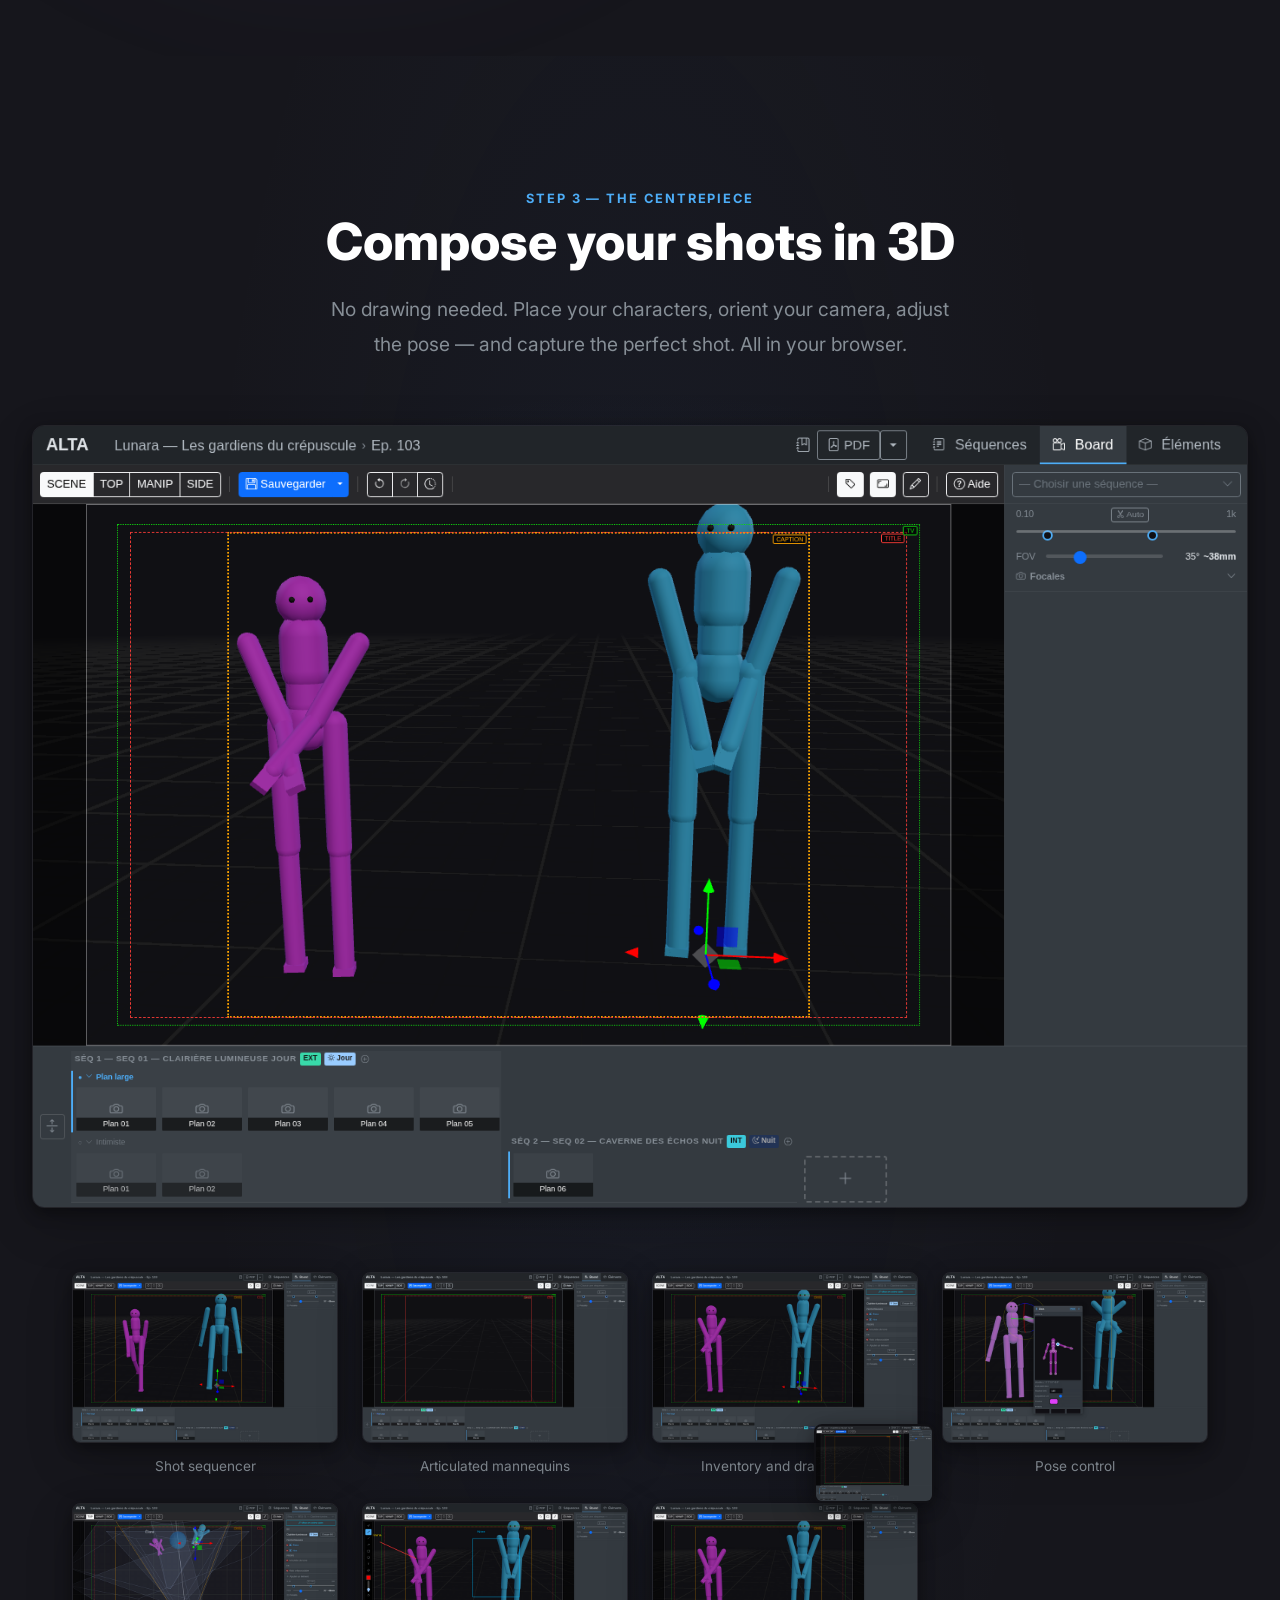
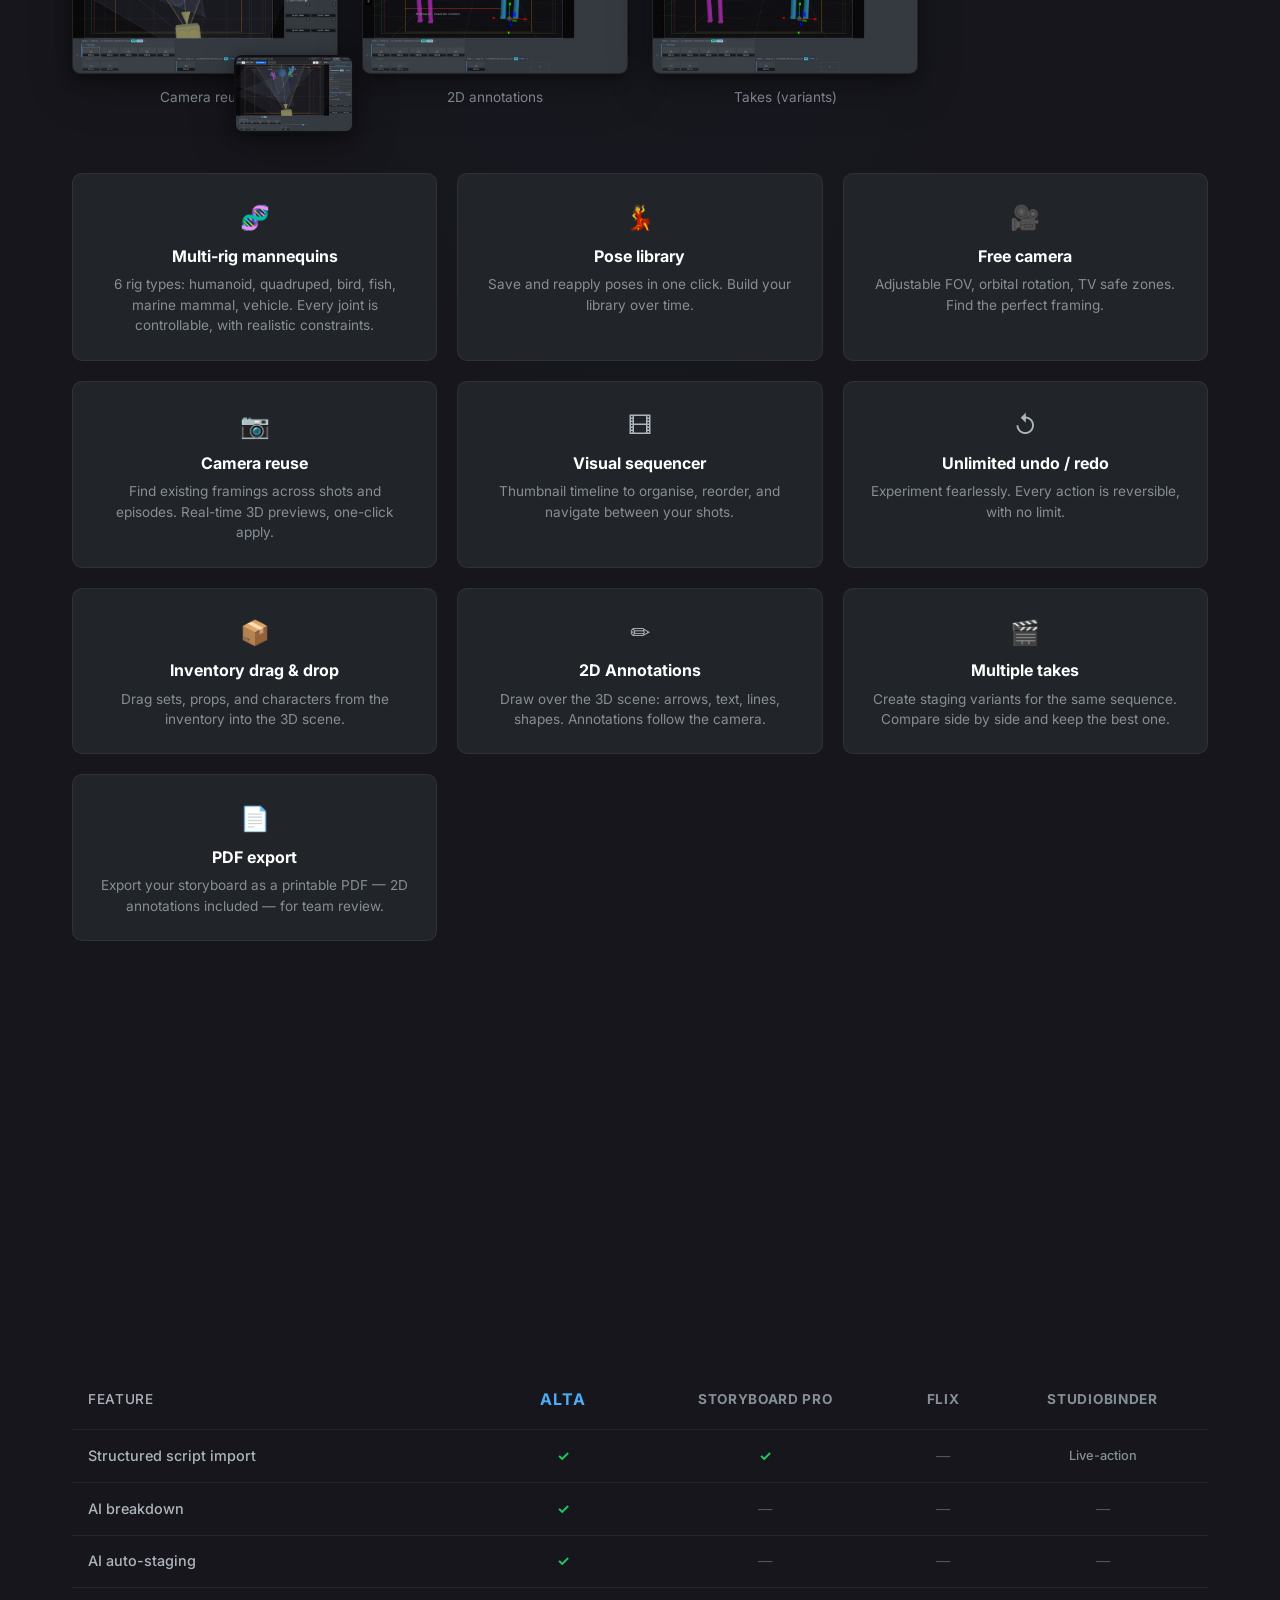
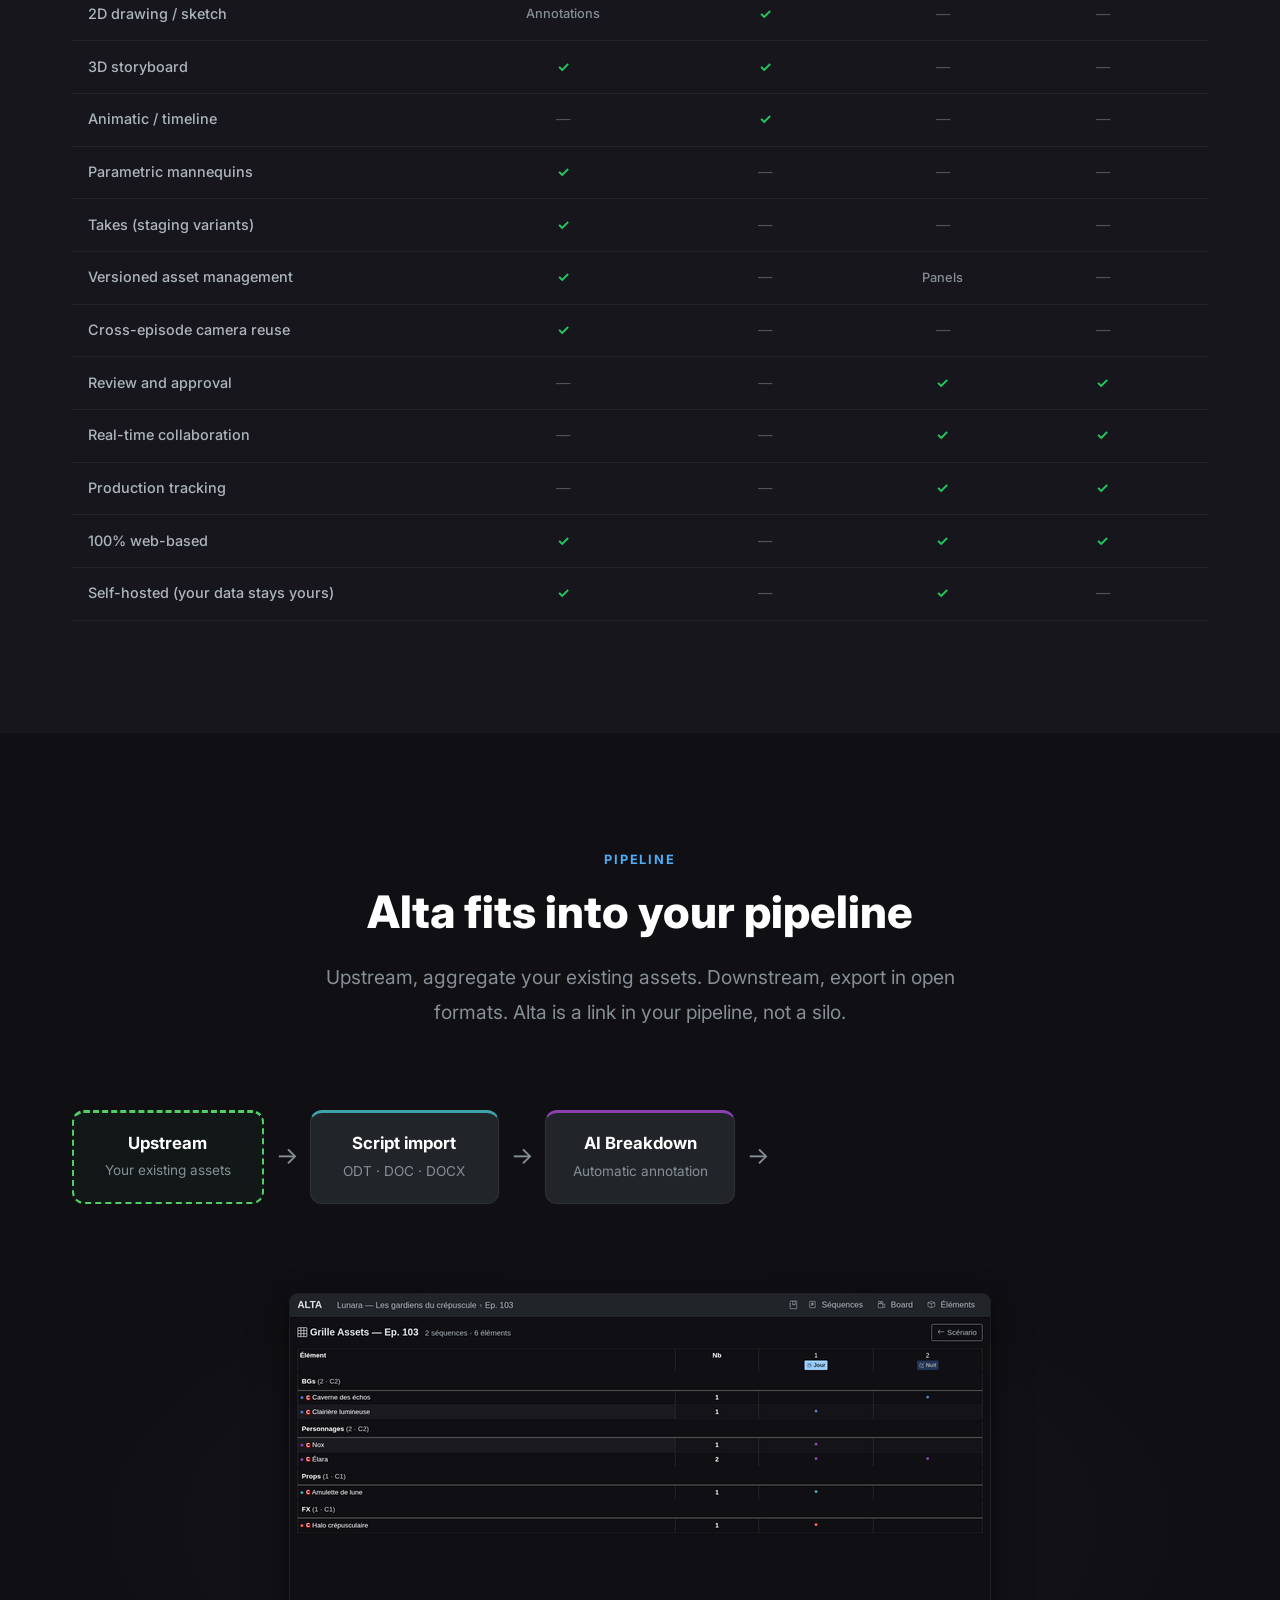
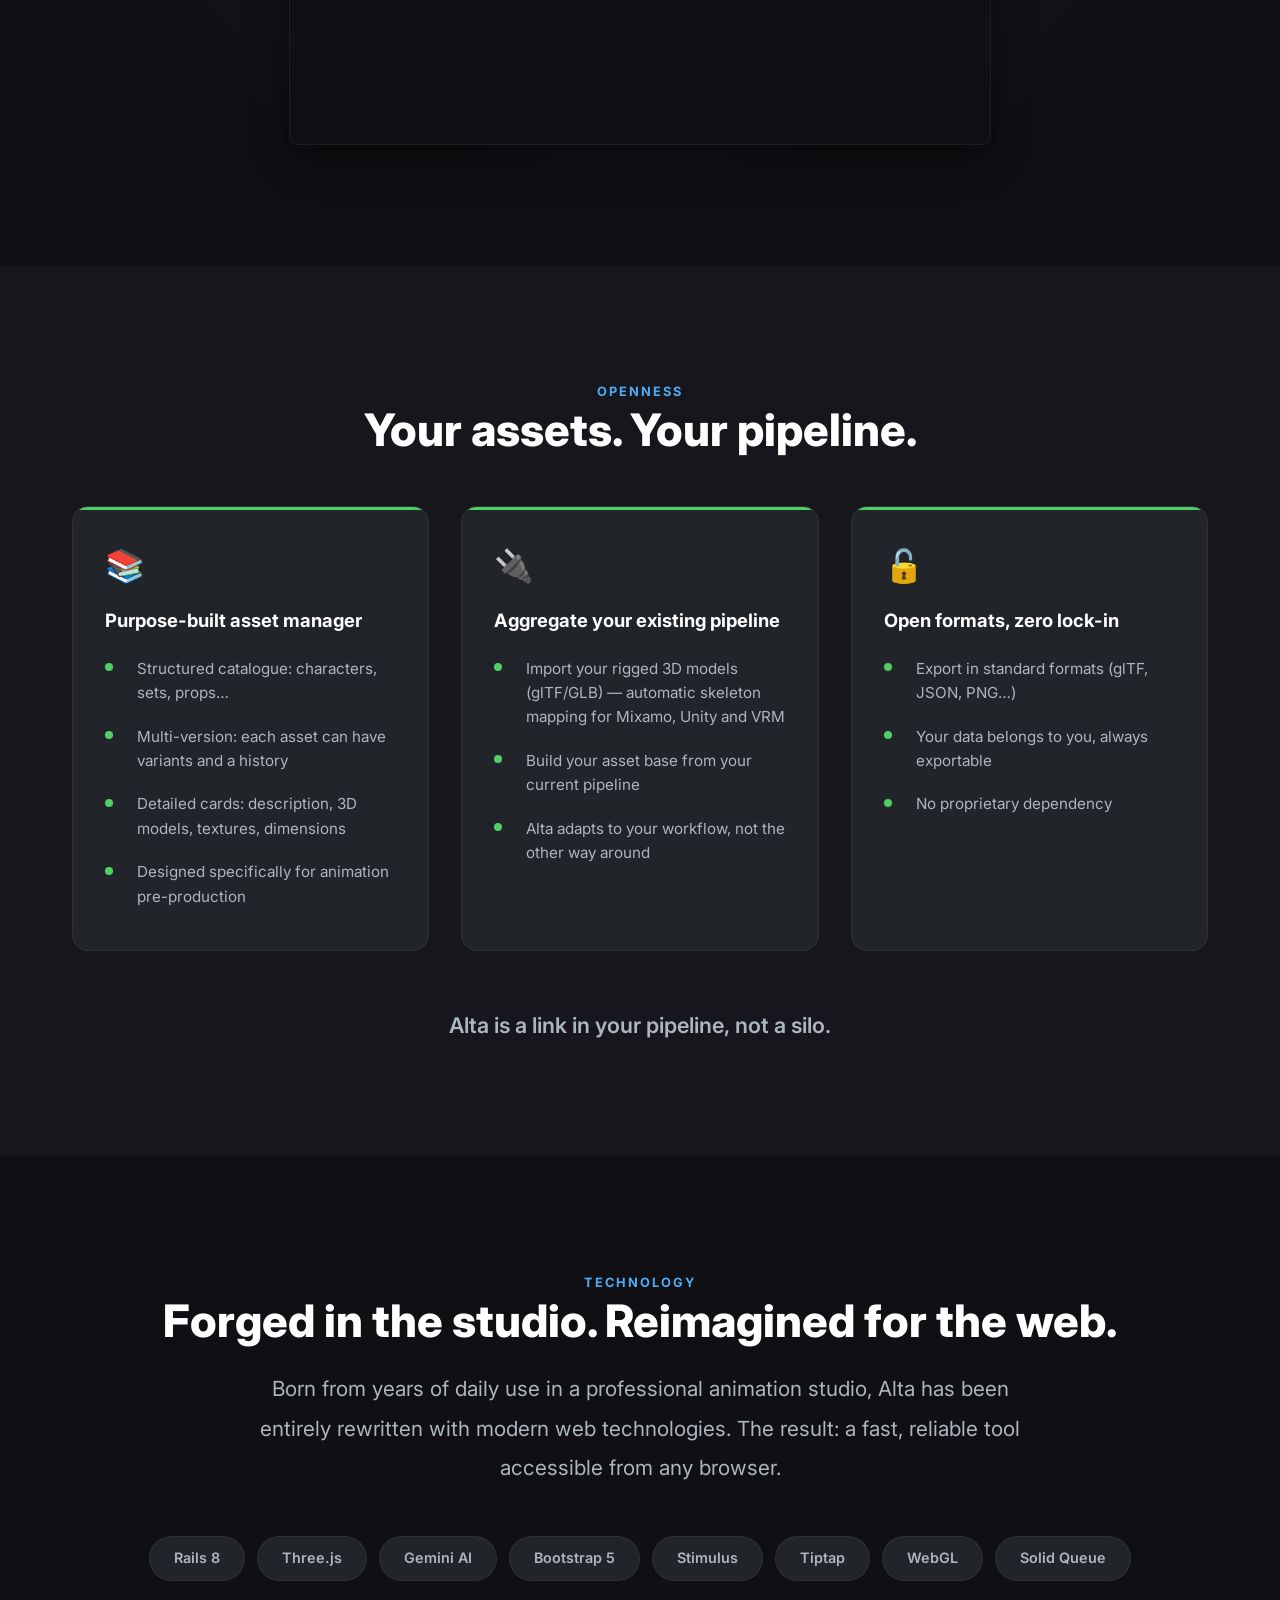
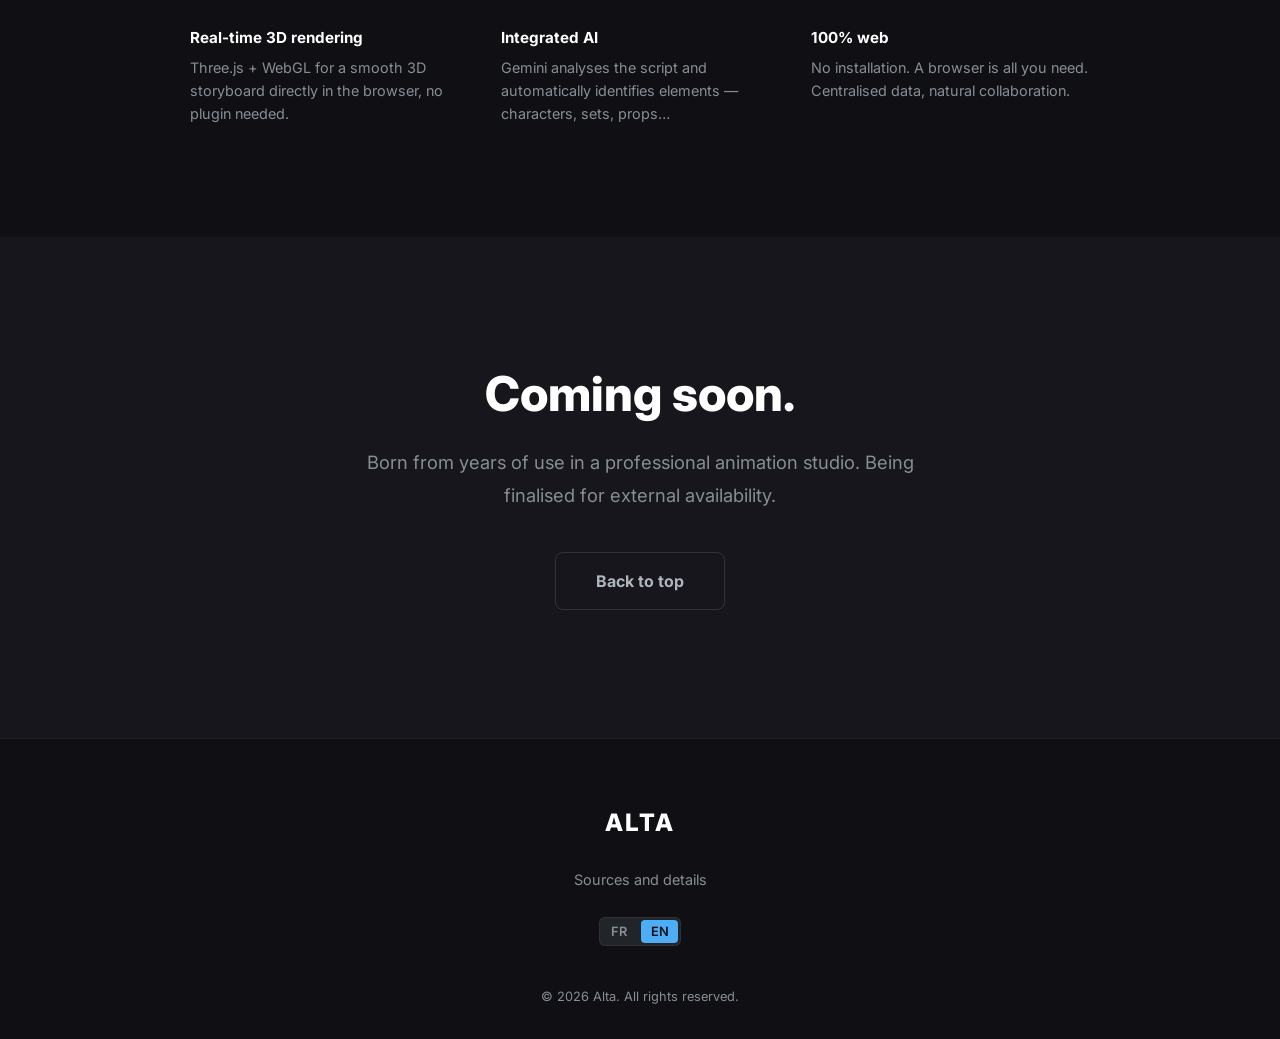
==== commit 78d3e824: "Matrice comparaison corrigée : SBP 3D/import, Flix on-premise, lignes prises/staging/animatique Co-A" ====
--- a/index.html
+++ b/index.html
@@ -444,7 +444,7 @@
             <td data-lang="fr">Import scénario structuré</td>
             <td data-lang="en">Structured script import</td>
             <td class="ct-highlight ct-yes"></td>
-            <td class="ct-no"></td>
+            <td class="ct-yes"></td>
             <td class="ct-no"></td>
             <td class="ct-partial" data-lang="fr">Live-action</td>
             <td class="ct-partial" data-lang="en">Live-action</td>
@@ -455,8 +455,15 @@
             <td class="ct-highlight ct-yes"></td>
             <td class="ct-no"></td>
             <td class="ct-no"></td>
-            <td class="ct-partial" data-lang="fr">Live-action</td>
-            <td class="ct-partial" data-lang="en">Live-action</td>
+            <td class="ct-no"></td>
+          </tr>
+          <tr>
+            <td data-lang="fr">Mise en scène auto (IA)</td>
+            <td data-lang="en">AI auto-staging</td>
+            <td class="ct-highlight ct-yes"></td>
+            <td class="ct-no"></td>
+            <td class="ct-no"></td>
+            <td class="ct-no"></td>
           </tr>
           <tr>
             <td data-lang="fr">Dessin 2D / sketch</td>
@@ -471,7 +478,15 @@
             <td data-lang="fr">Storyboard 3D</td>
             <td data-lang="en">3D storyboard</td>
             <td class="ct-highlight ct-yes"></td>
-            <td class="ct-no"></td>
+            <td class="ct-yes"></td>
+            <td class="ct-no"></td>
+            <td class="ct-no"></td>
+          </tr>
+          <tr>
+            <td data-lang="fr">Animatique / timeline</td>
+            <td data-lang="en">Animatic / timeline</td>
+            <td class="ct-no"></td>
+            <td class="ct-yes"></td>
             <td class="ct-no"></td>
             <td class="ct-no"></td>
           </tr>
@@ -484,6 +499,14 @@
             <td class="ct-no"></td>
           </tr>
           <tr>
+            <td data-lang="fr">Prises (variantes de mise en scène)</td>
+            <td data-lang="en">Takes (staging variants)</td>
+            <td class="ct-highlight ct-yes"></td>
+            <td class="ct-no"></td>
+            <td class="ct-no"></td>
+            <td class="ct-no"></td>
+          </tr>
+          <tr>
             <td data-lang="fr">Gestion d'assets versionnés</td>
             <td data-lang="en">Versioned asset management</td>
             <td class="ct-highlight ct-yes"></td>
@@ -525,8 +548,8 @@
             <td class="ct-yes"></td>
           </tr>
           <tr>
-            <td data-lang="fr">100% web</td>
-            <td data-lang="en">100% web</td>
+            <td data-lang="fr">100 % web</td>
+            <td data-lang="en">100% web-based</td>
             <td class="ct-highlight ct-yes"></td>
             <td class="ct-no"></td>
             <td class="ct-yes"></td>
@@ -536,8 +559,8 @@
             <td data-lang="fr">Self-hosted (vos données chez vous)</td>
             <td data-lang="en">Self-hosted (your data stays yours)</td>
             <td class="ct-highlight ct-yes"></td>
-            <td class="ct-yes"></td>
-            <td class="ct-no"></td>
+            <td class="ct-no"></td>
+            <td class="ct-yes"></td>
             <td class="ct-no"></td>
           </tr>
         </tbody>
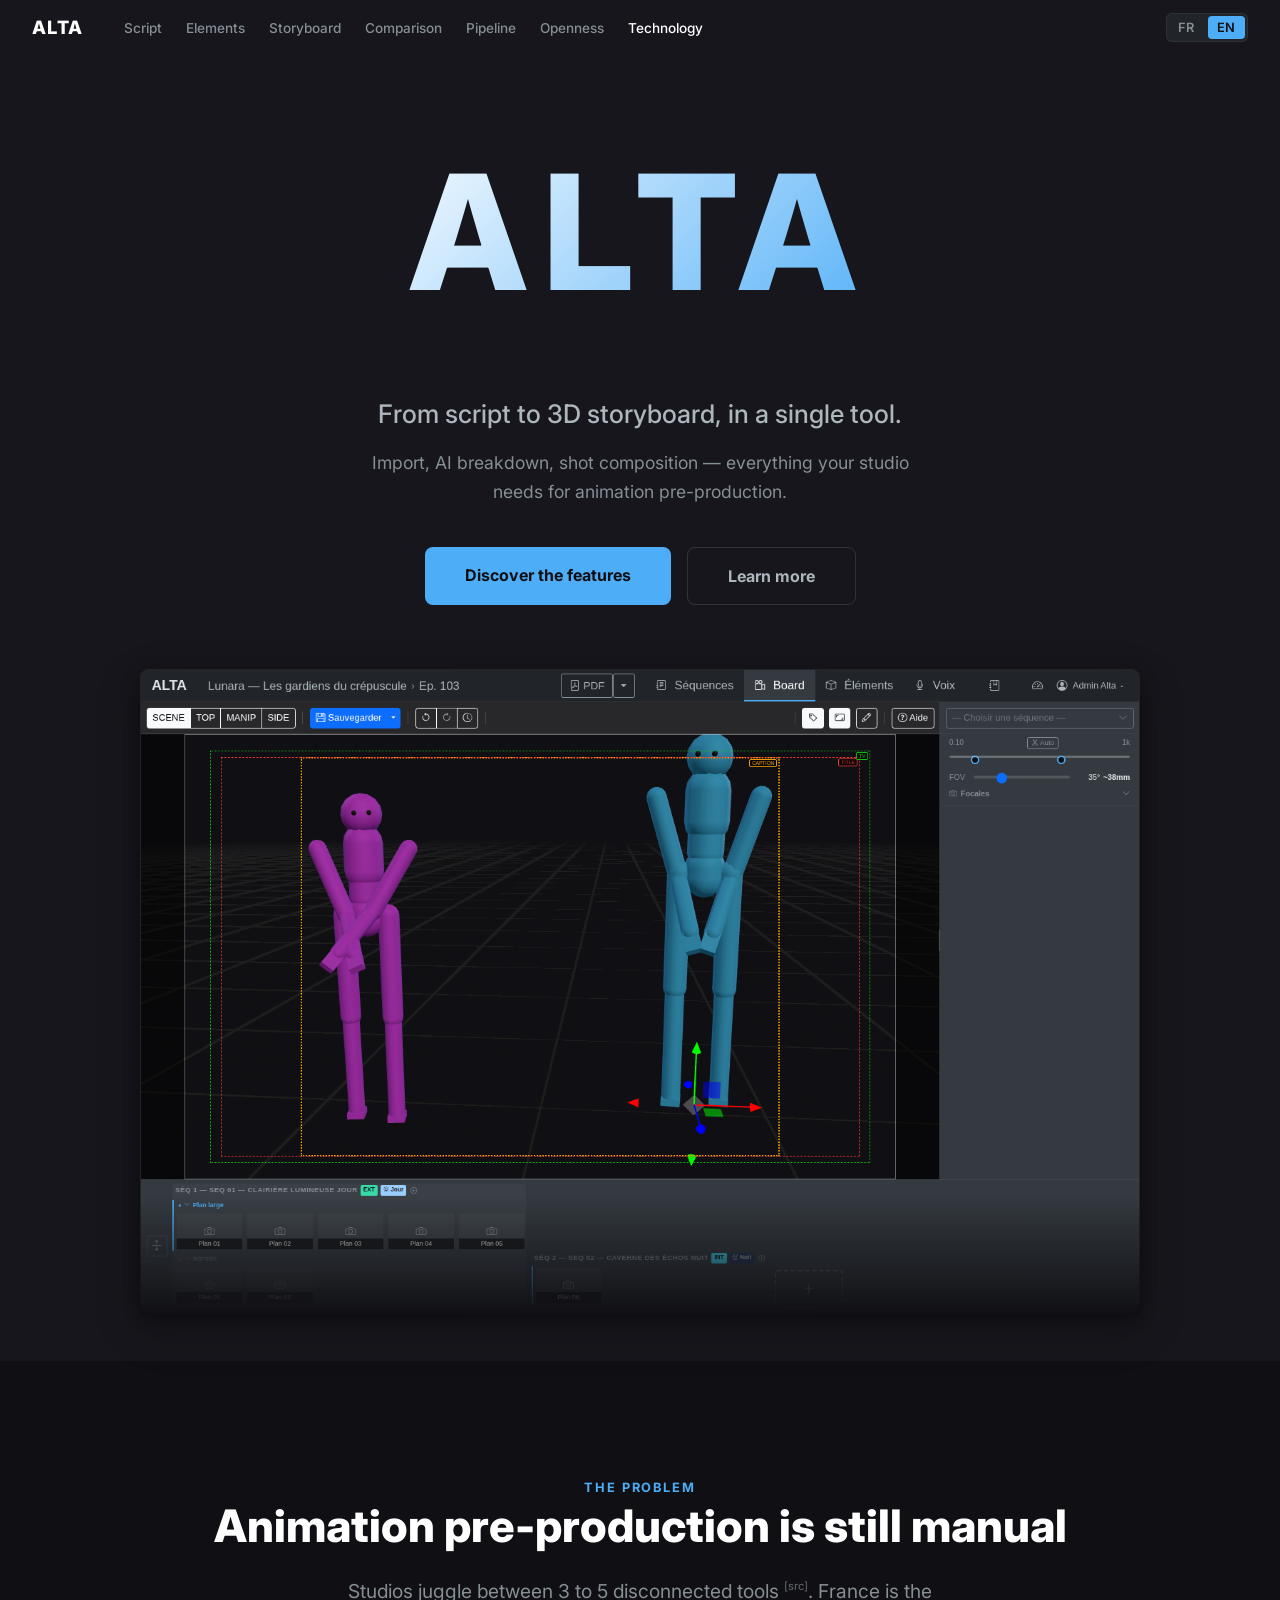
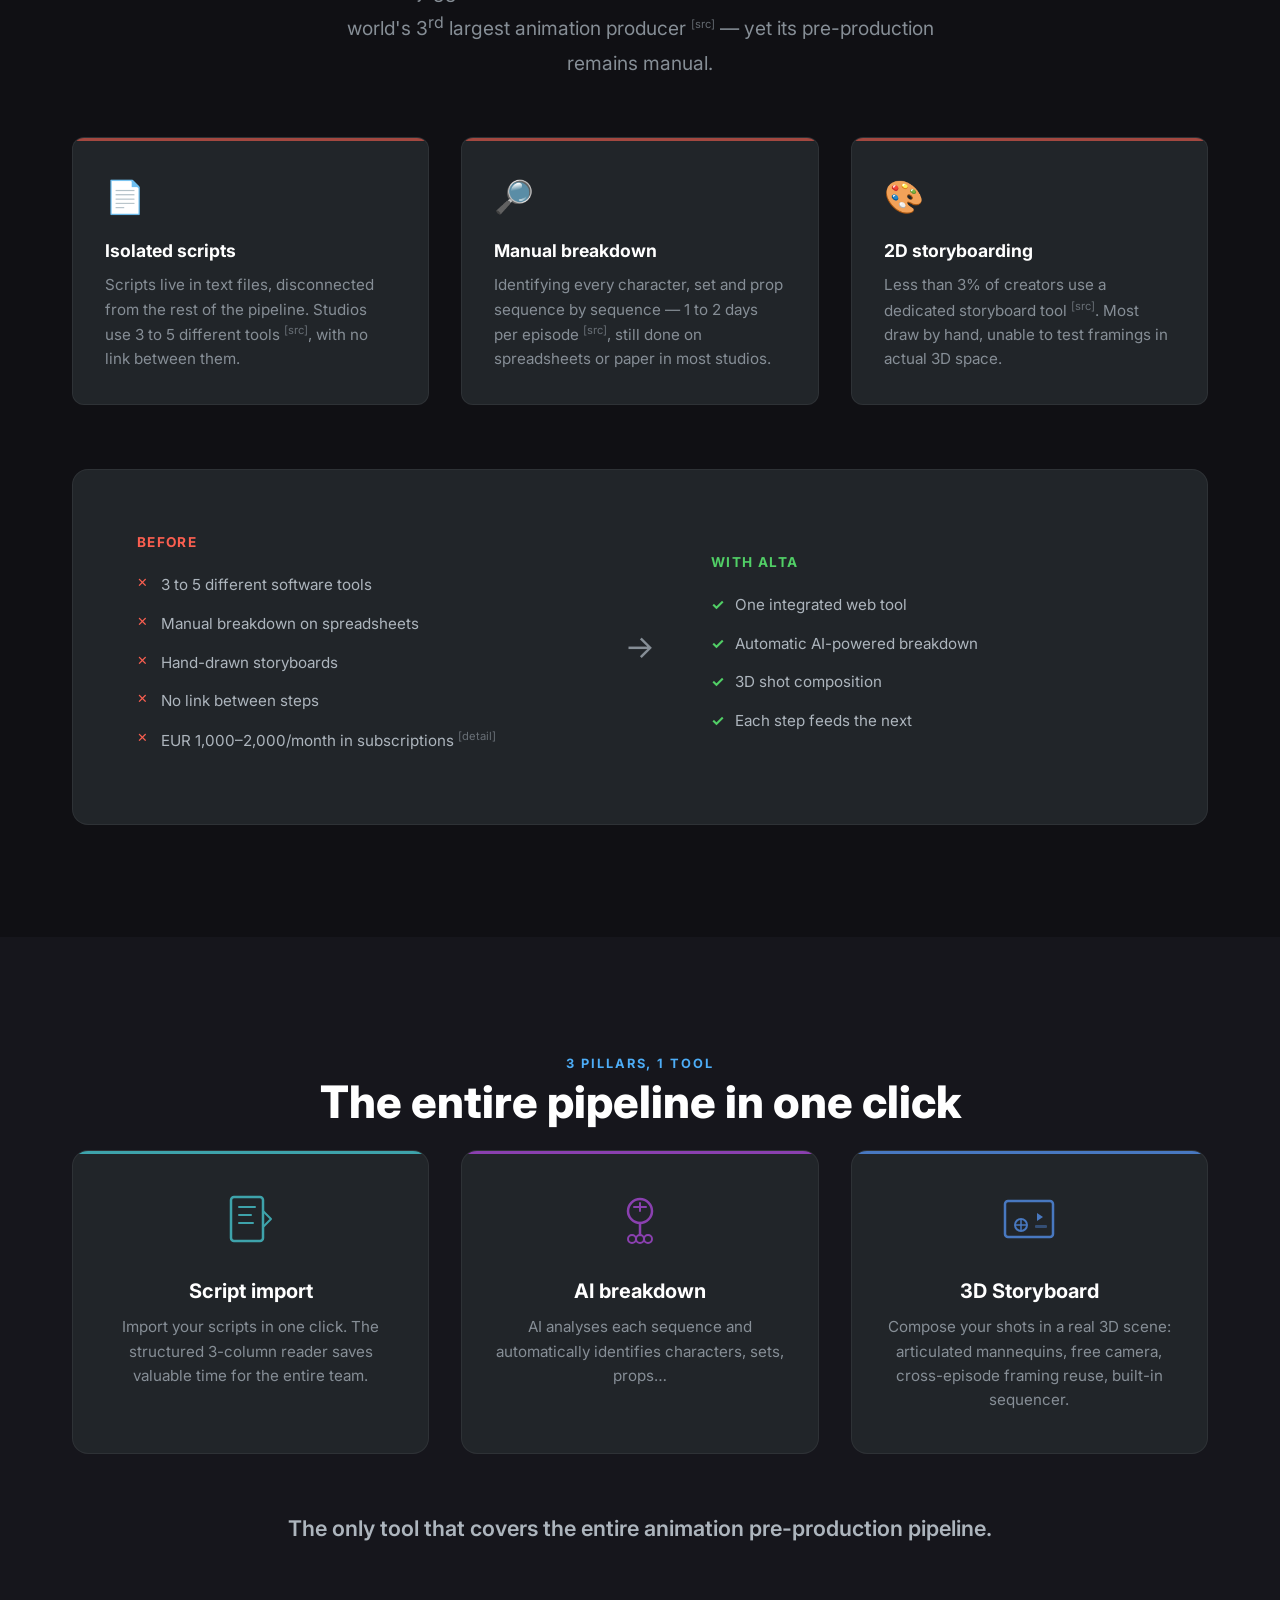
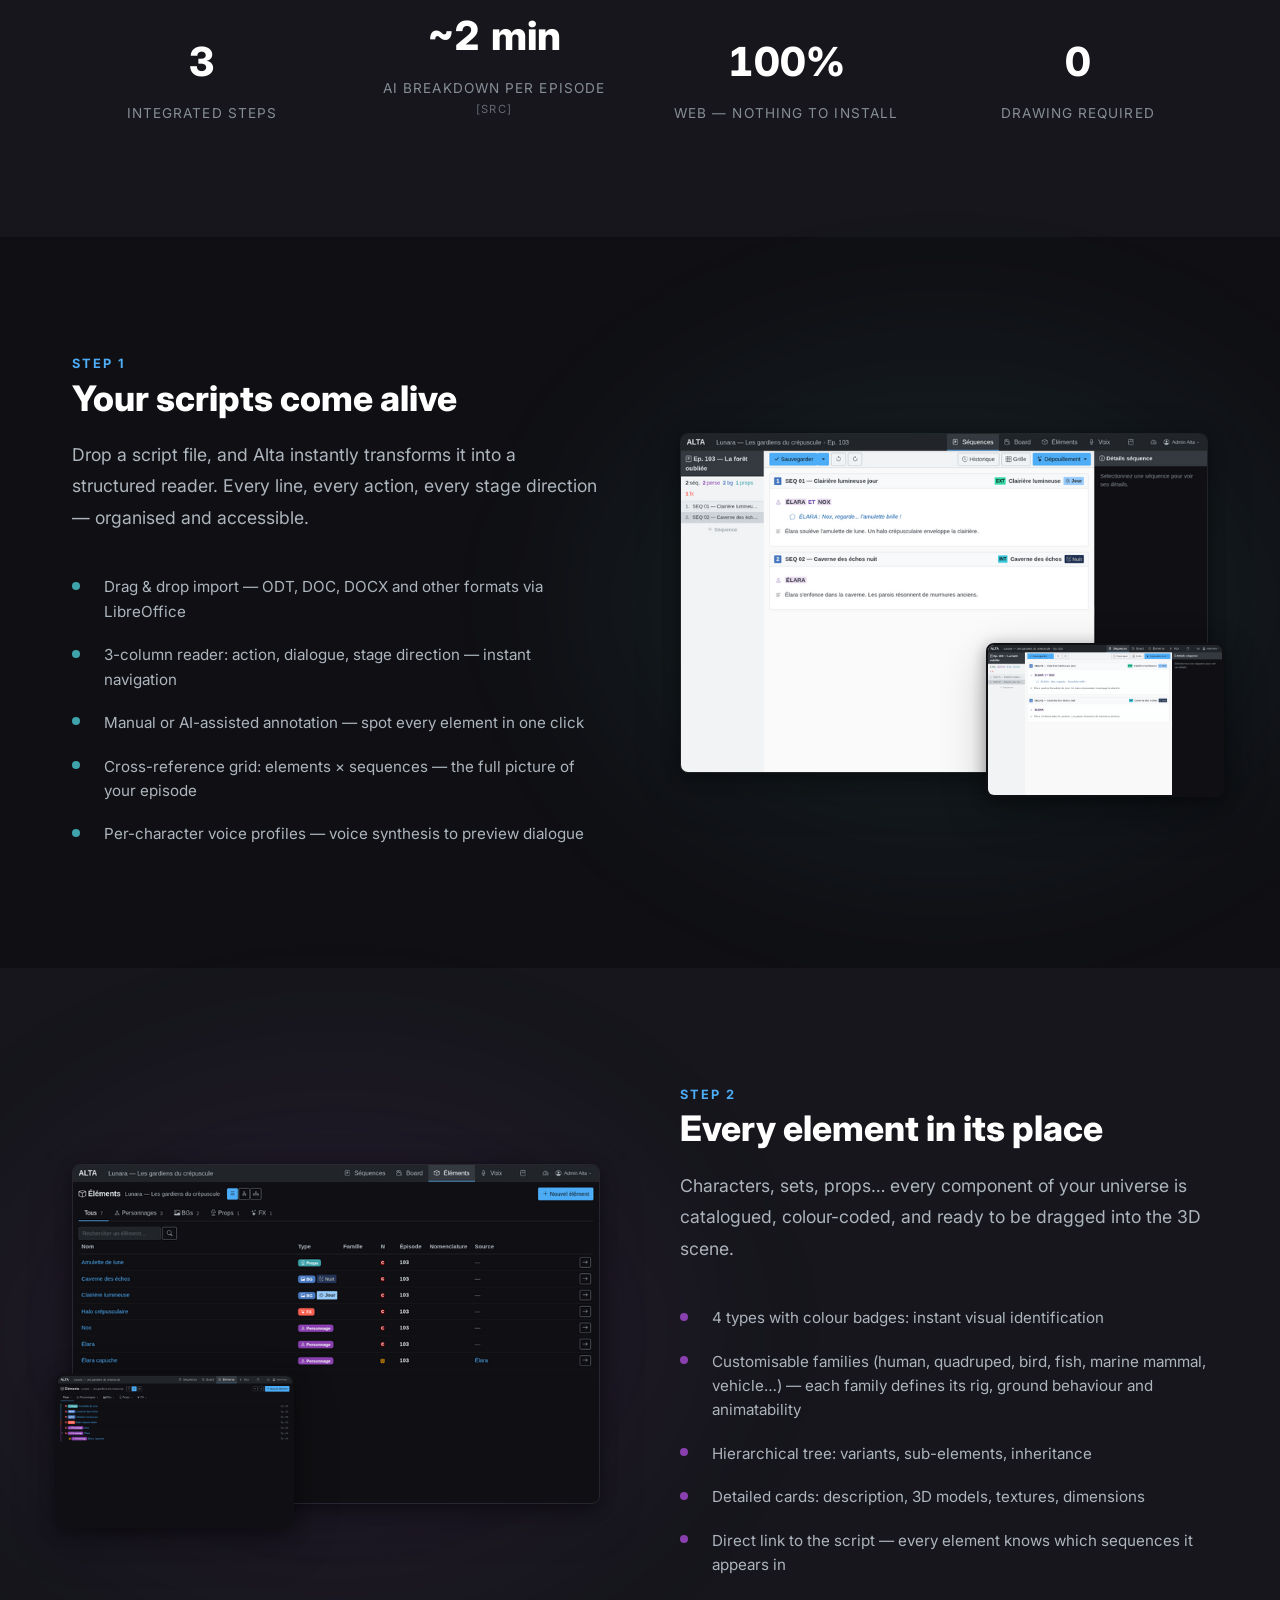
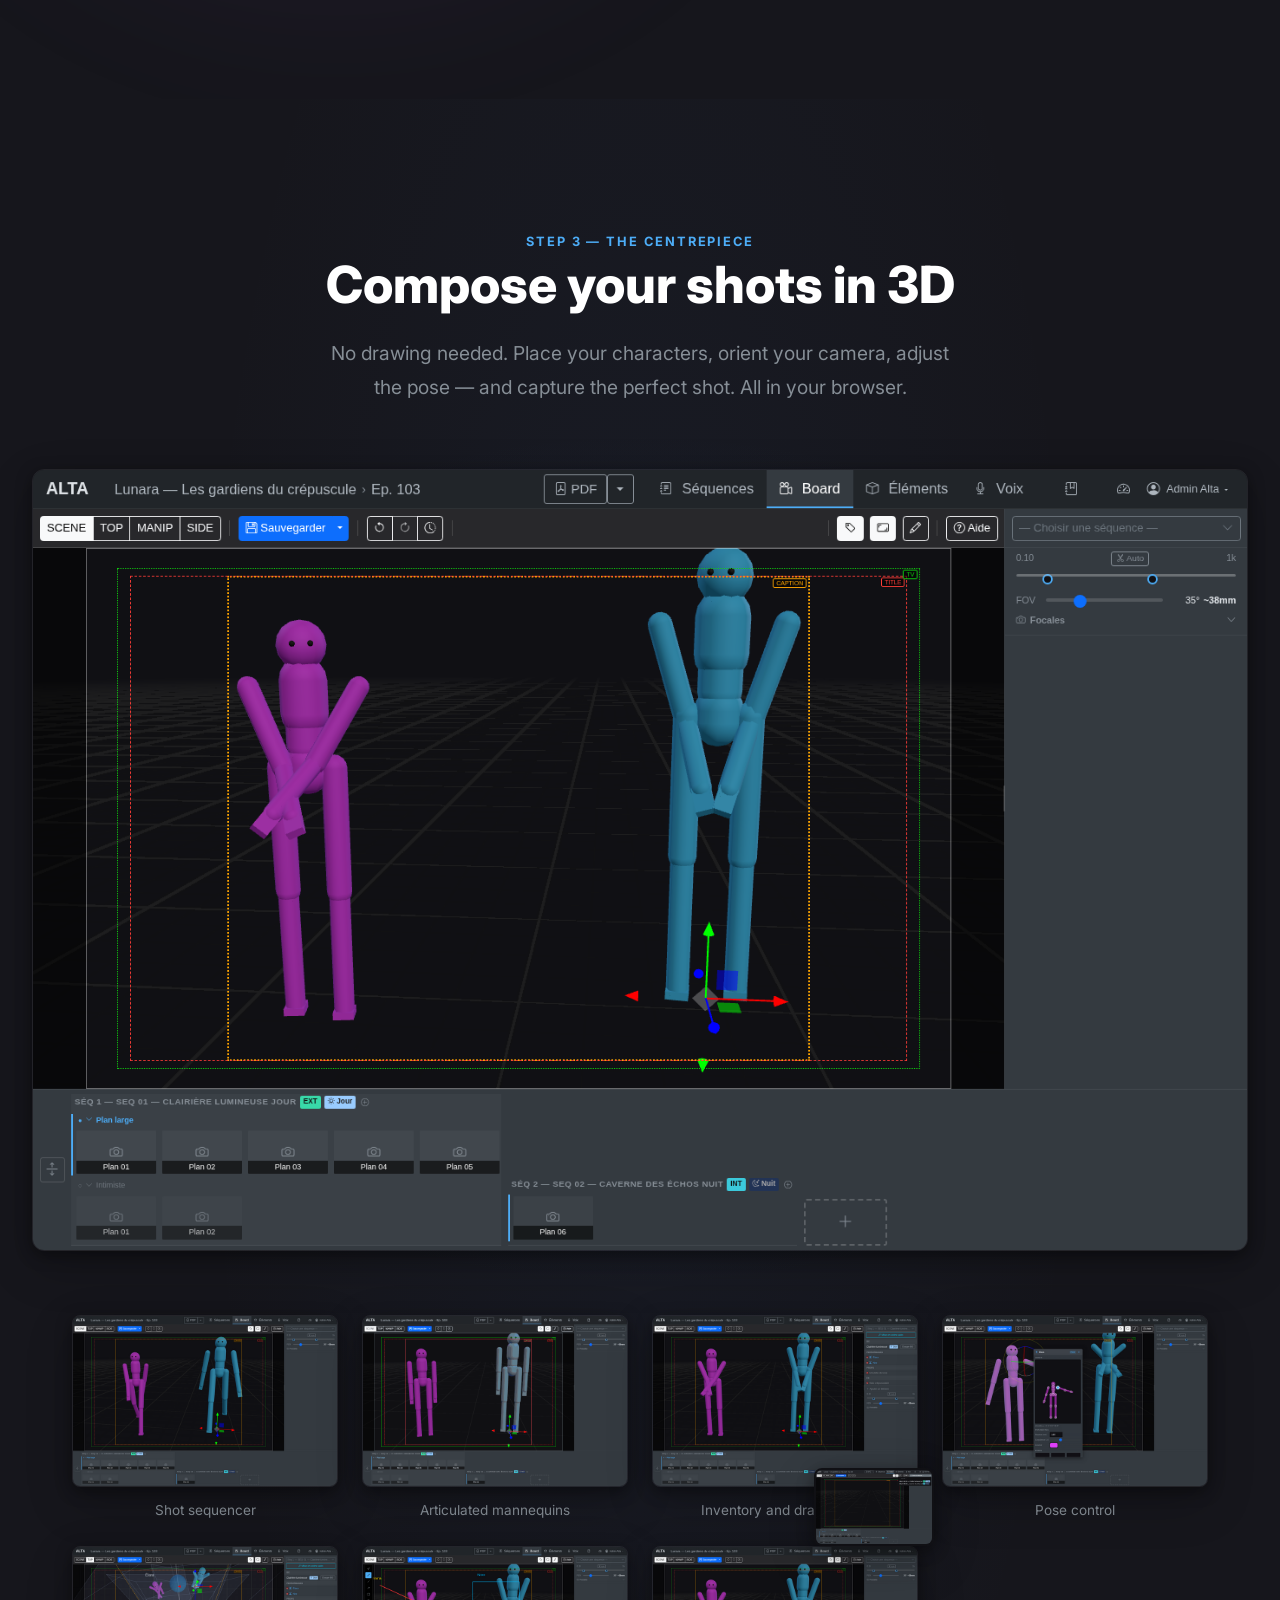
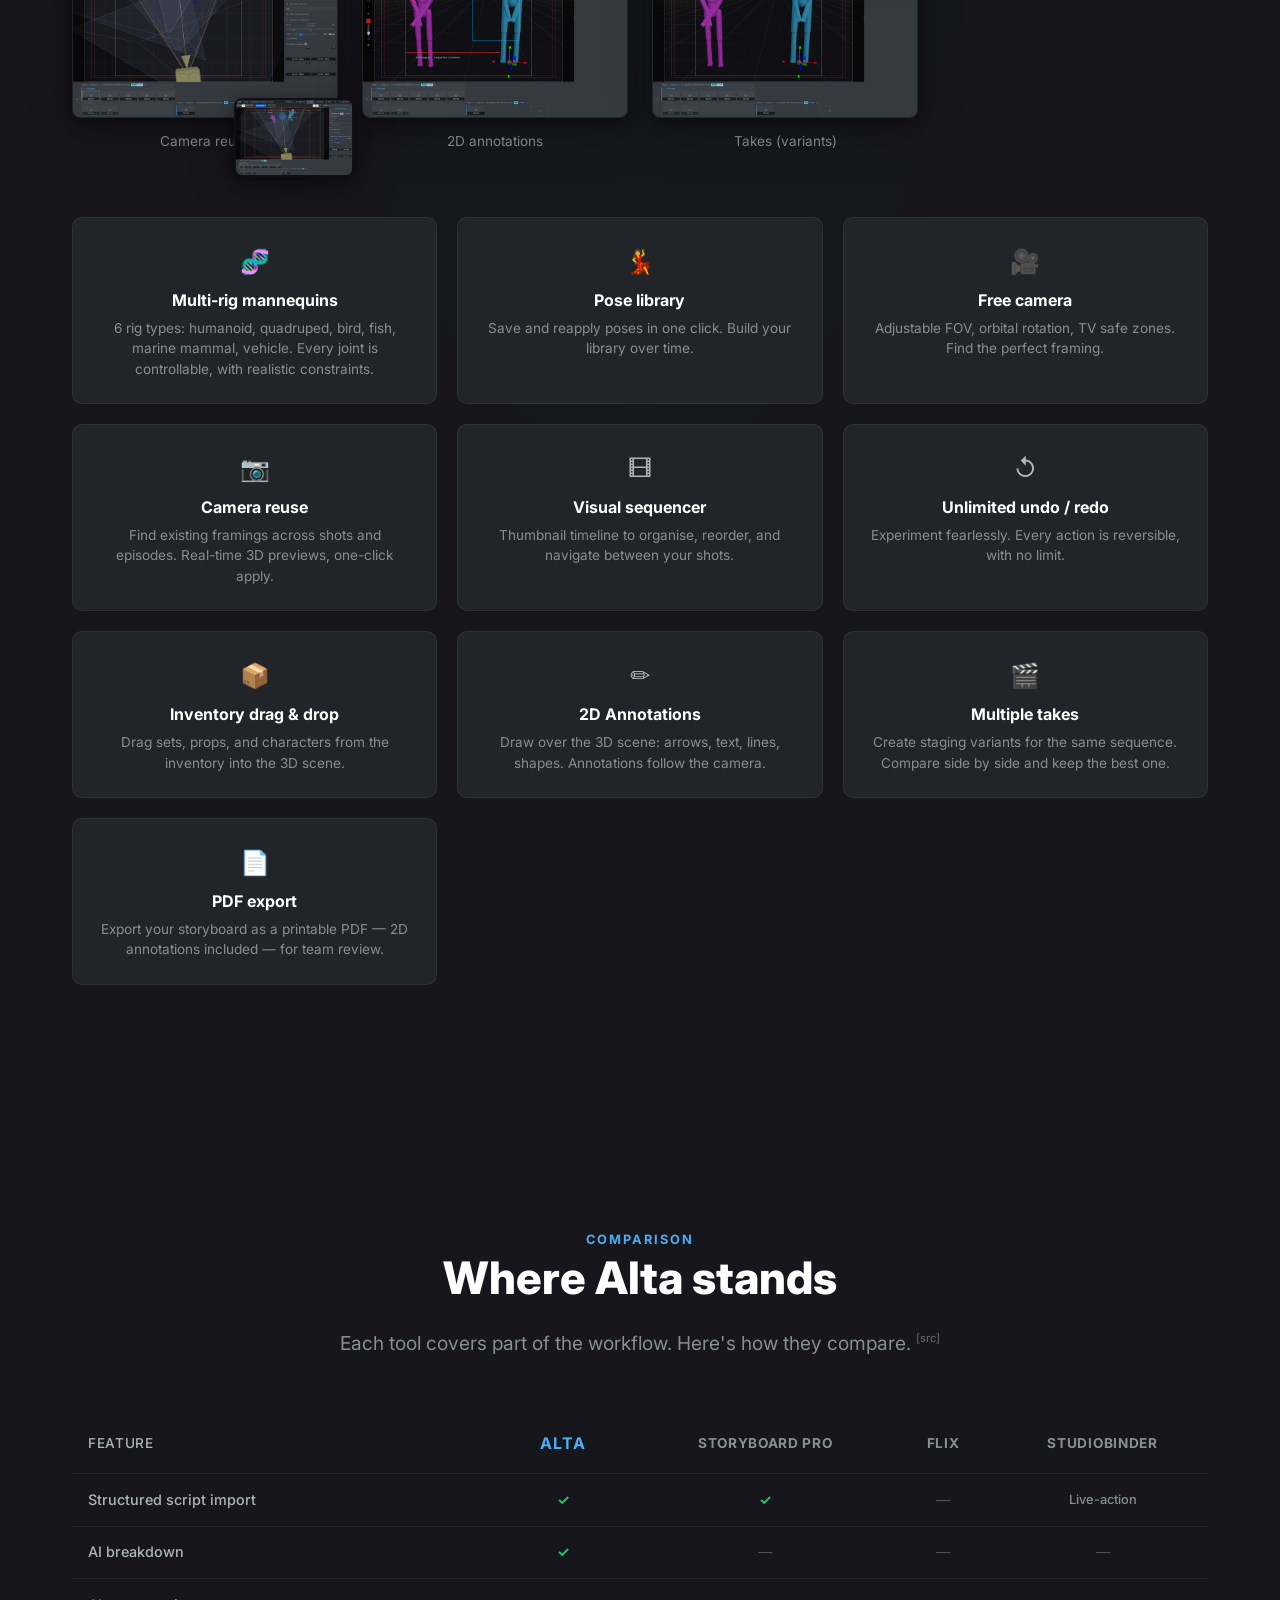
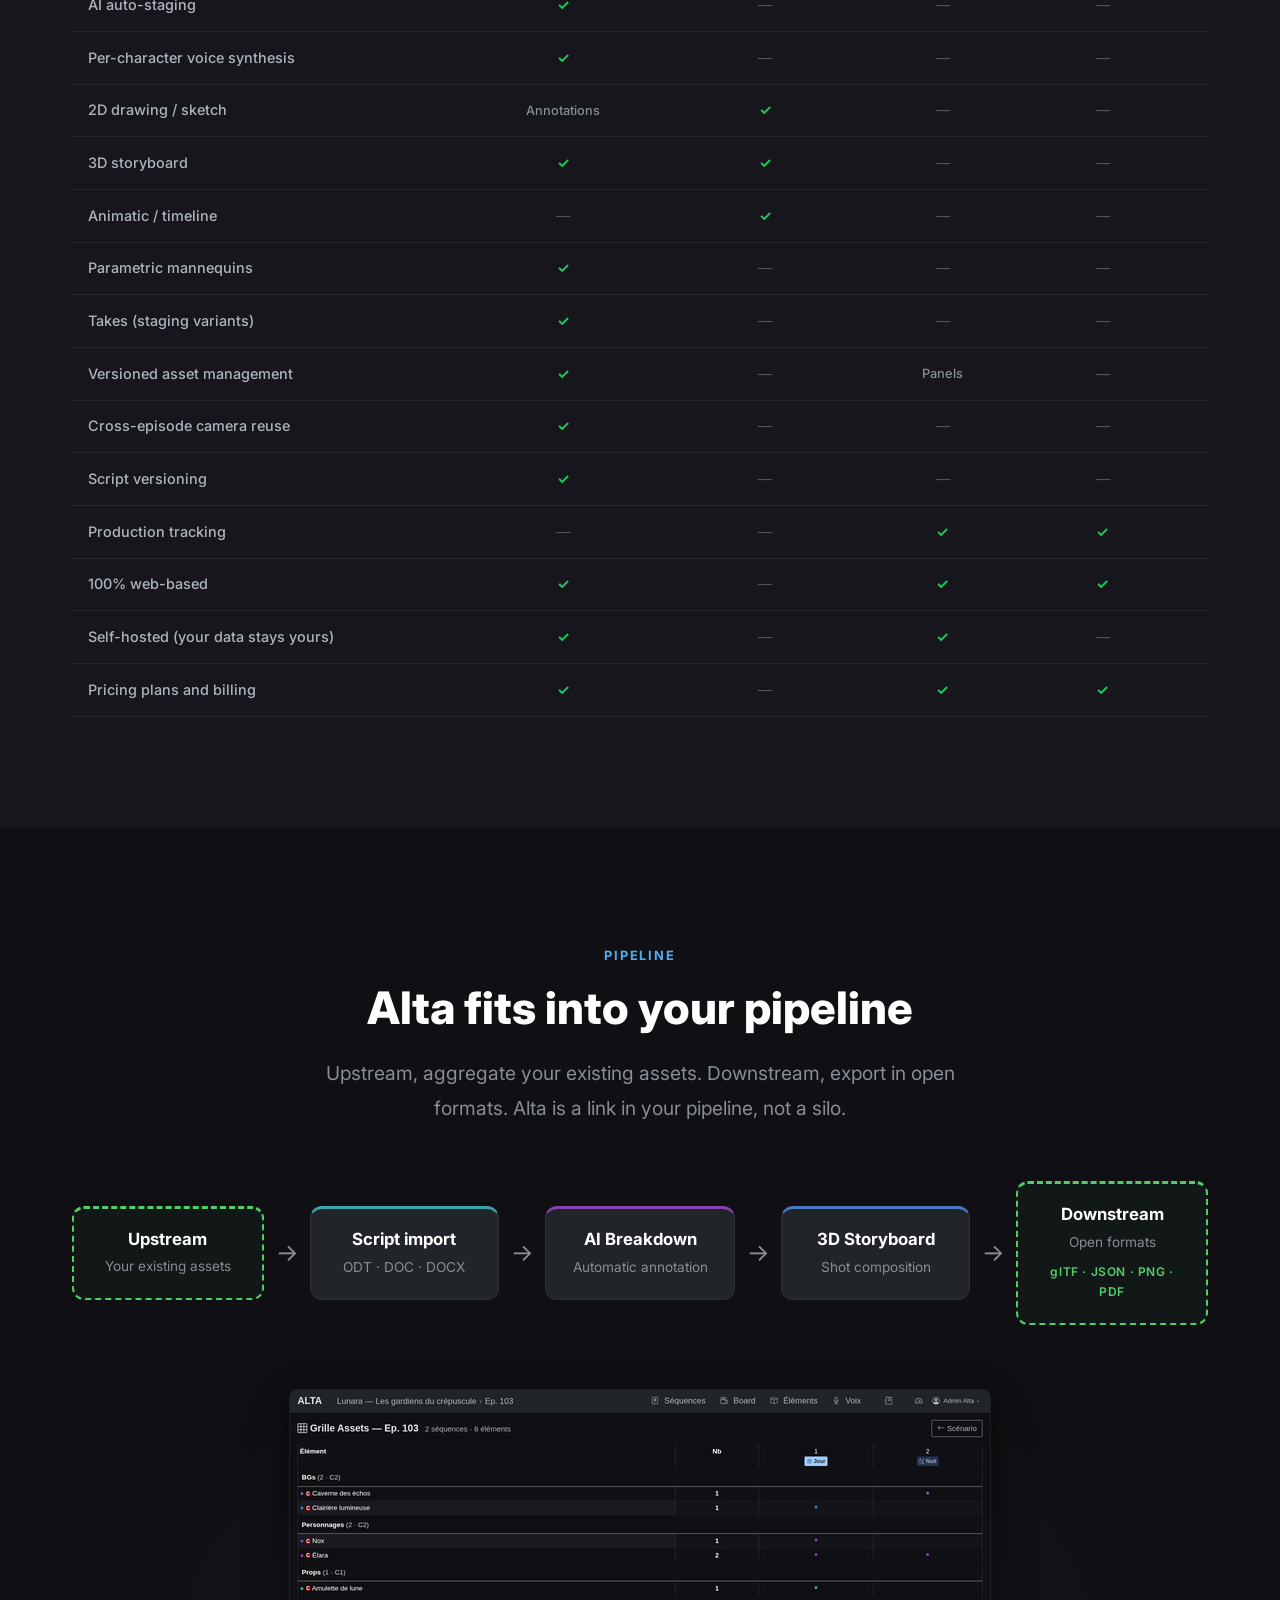
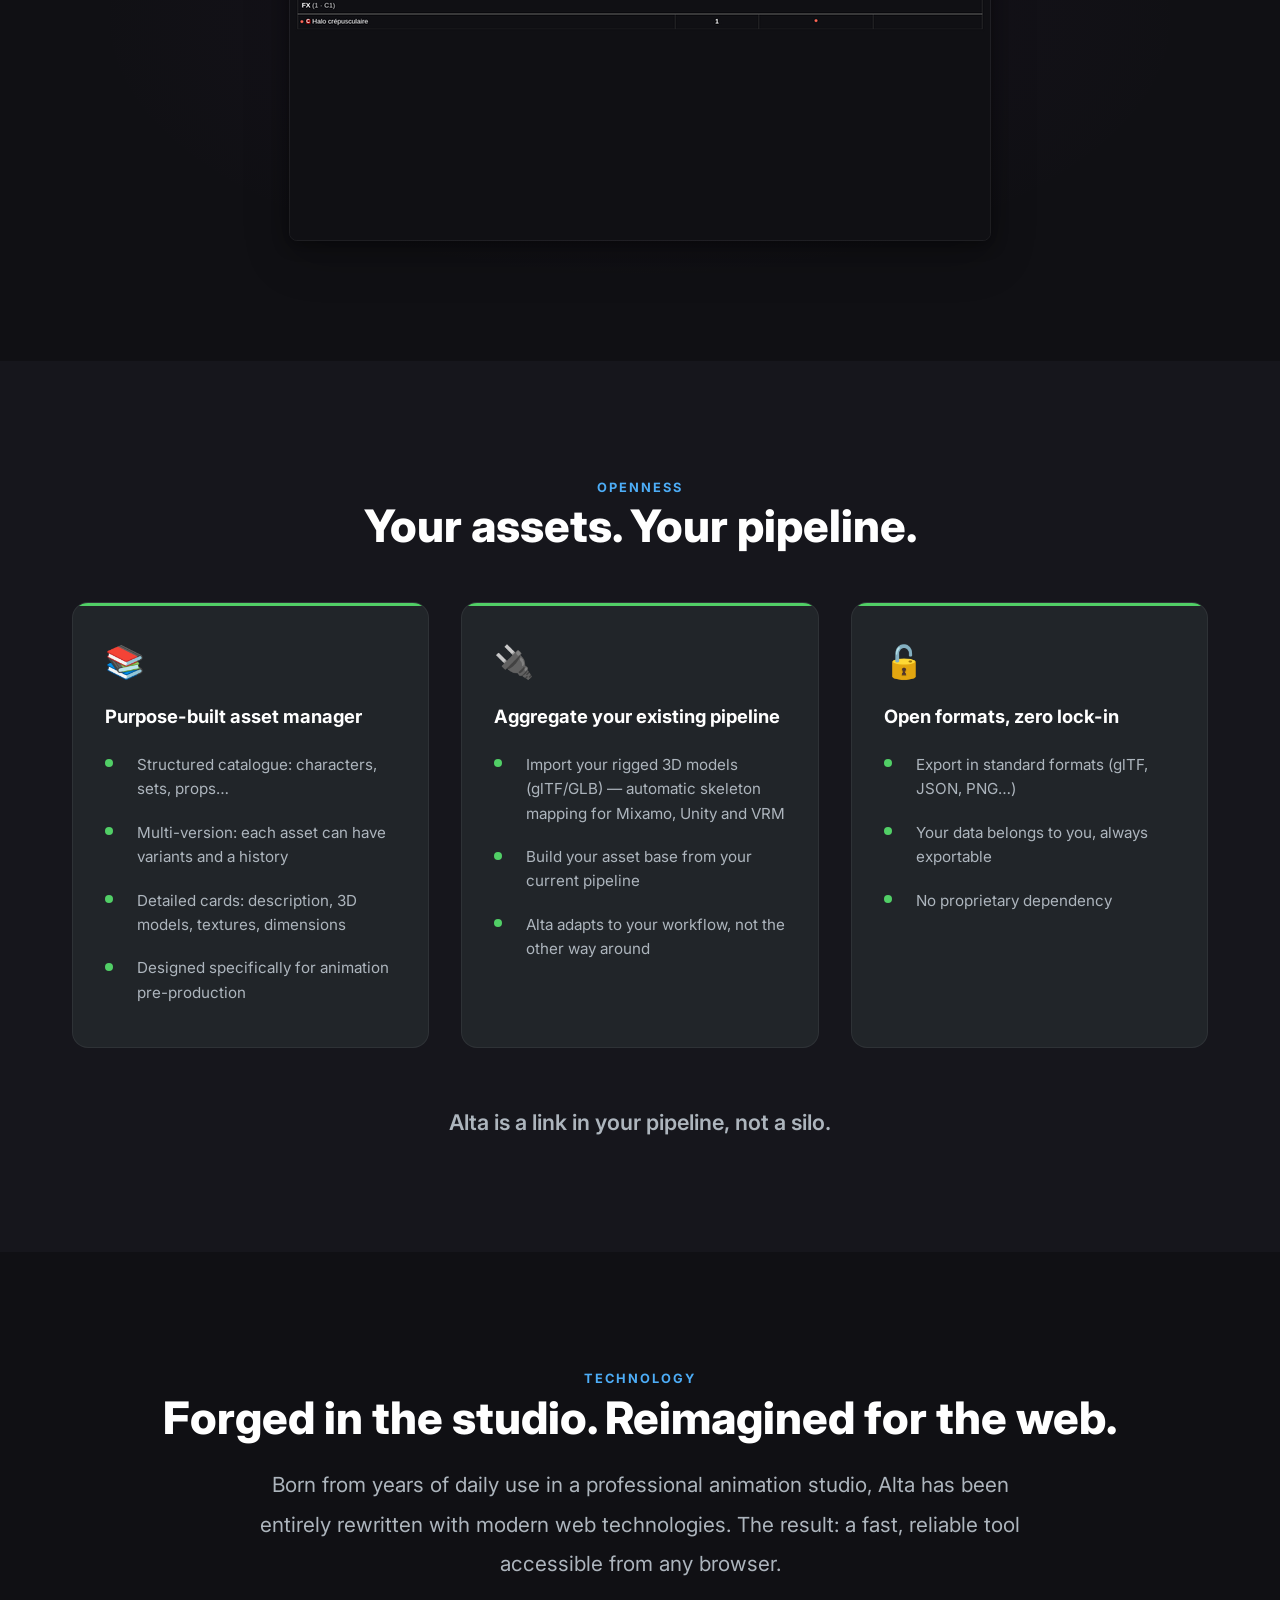
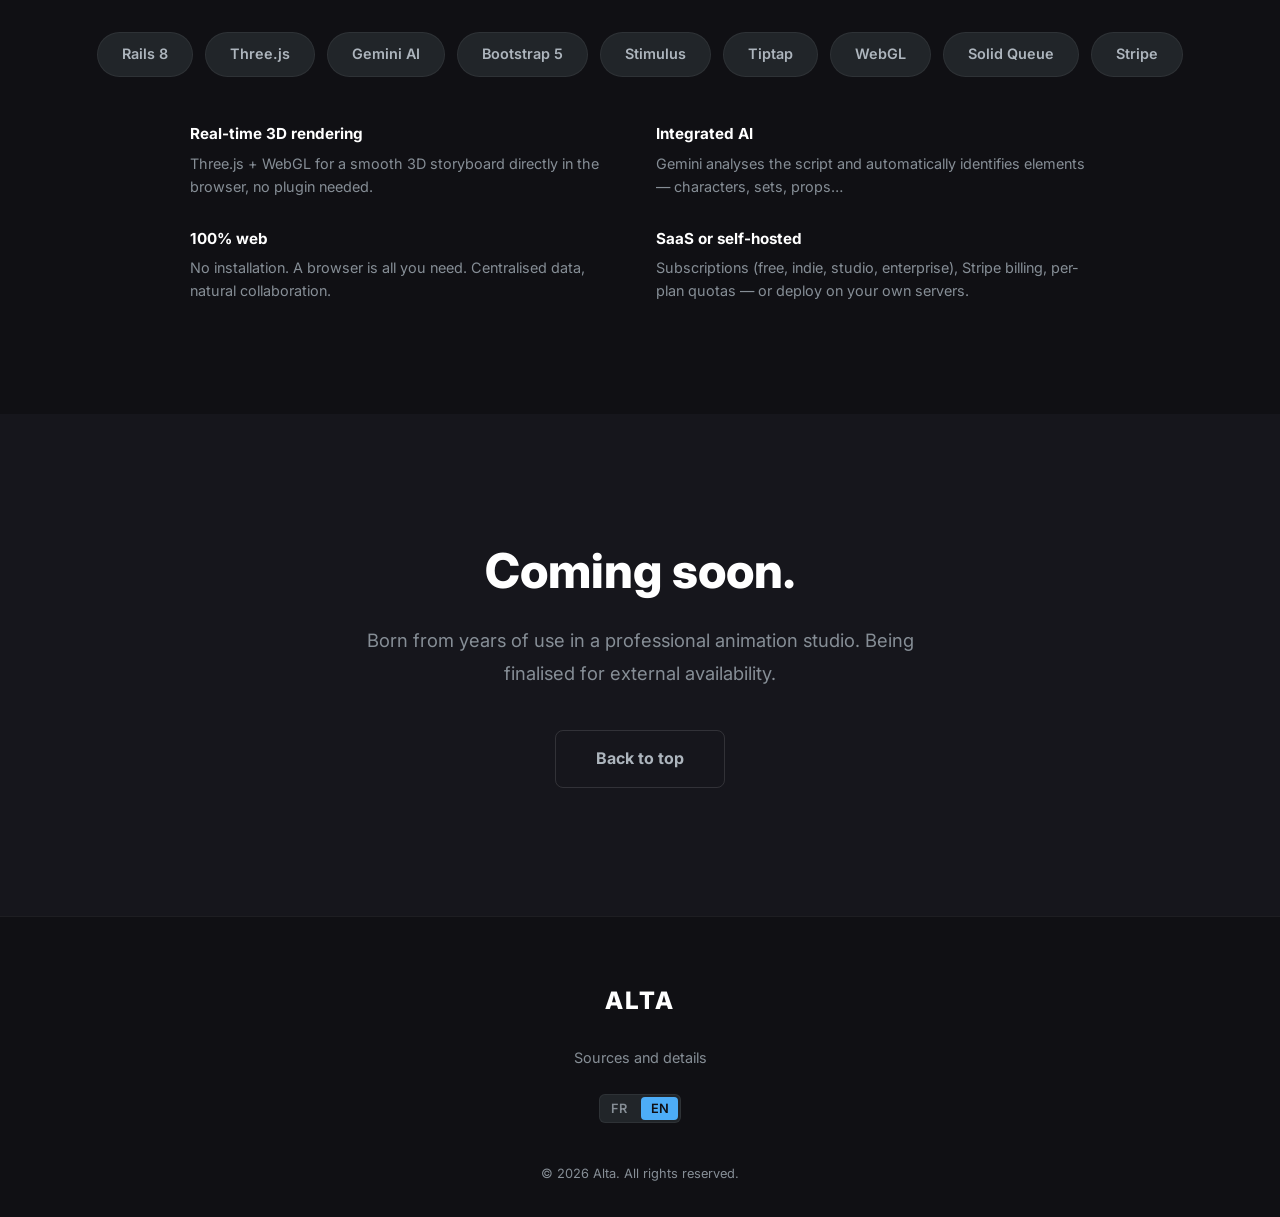
==== commit f0e4b263: "Comparatif : versionnement scénario, voix, facturation, carte SaaS Co-Authored-By: Claude Opus 4.6 <" ====
--- a/index.html
+++ b/index.html
@@ -240,6 +240,8 @@
           <li data-lang="en">Manual or AI-assisted annotation — spot every element in one click</li>
           <li data-lang="fr">Grille croisée éléments × séquences : la vision globale de votre épisode</li>
           <li data-lang="en">Cross-reference grid: elements × sequences — the full picture of your episode</li>
+          <li data-lang="fr">Profils de voix par personnage — synthèse vocale pour pré-écouter les dialogues</li>
+          <li data-lang="en">Per-character voice profiles — voice synthesis to preview dialogue</li>
         </ul>
       </div>
       <div class="feature-visual screenshot-glow glow-teal">
@@ -466,6 +468,14 @@
             <td class="ct-no"></td>
           </tr>
           <tr>
+            <td data-lang="fr">Synthèse vocale par personnage</td>
+            <td data-lang="en">Per-character voice synthesis</td>
+            <td class="ct-highlight ct-yes"></td>
+            <td class="ct-no"></td>
+            <td class="ct-no"></td>
+            <td class="ct-no"></td>
+          </tr>
+          <tr>
             <td data-lang="fr">Dessin 2D / sketch</td>
             <td data-lang="en">2D drawing / sketch</td>
             <td class="ct-partial" data-lang="fr">Annotations</td>
@@ -524,20 +534,12 @@
             <td class="ct-no"></td>
           </tr>
           <tr>
-            <td data-lang="fr">Revue et approbation</td>
-            <td data-lang="en">Review and approval</td>
-            <td class="ct-no"></td>
-            <td class="ct-no"></td>
-            <td class="ct-yes"></td>
-            <td class="ct-yes"></td>
-          </tr>
-          <tr>
-            <td data-lang="fr">Collaboration temps réel</td>
-            <td data-lang="en">Real-time collaboration</td>
-            <td class="ct-no"></td>
-            <td class="ct-no"></td>
-            <td class="ct-yes"></td>
-            <td class="ct-yes"></td>
+            <td data-lang="fr">Versionnement du scénario</td>
+            <td data-lang="en">Script versioning</td>
+            <td class="ct-highlight ct-yes"></td>
+            <td class="ct-no"></td>
+            <td class="ct-no"></td>
+            <td class="ct-no"></td>
           </tr>
           <tr>
             <td data-lang="fr">Suivi de production</td>
@@ -562,6 +564,14 @@
             <td class="ct-no"></td>
             <td class="ct-yes"></td>
             <td class="ct-no"></td>
+          </tr>
+          <tr>
+            <td data-lang="fr">Plans tarifaires et facturation</td>
+            <td data-lang="en">Pricing plans and billing</td>
+            <td class="ct-highlight ct-yes"></td>
+            <td class="ct-no"></td>
+            <td class="ct-yes"></td>
+            <td class="ct-yes"></td>
           </tr>
         </tbody>
       </table>
@@ -710,6 +720,7 @@
       <span class="tech-pill">Tiptap</span>
       <span class="tech-pill">WebGL</span>
       <span class="tech-pill">Solid Queue</span>
+      <span class="tech-pill">Stripe</span>
     </div>
     <div class="tech-details reveal">
       <div class="tech-detail">
@@ -729,6 +740,12 @@
         <h4 data-lang="en">100% web</h4>
         <p data-lang="fr">Aucune installation. Un navigateur suffit. Données centralisées, collaboration naturelle.</p>
         <p data-lang="en">No installation. A browser is all you need. Centralised data, natural collaboration.</p>
+      </div>
+      <div class="tech-detail">
+        <h4 data-lang="fr">SaaS ou auto-hébergé</h4>
+        <h4 data-lang="en">SaaS or self-hosted</h4>
+        <p data-lang="fr">Abonnements (free, indie, studio, enterprise), facturation Stripe, quotas par plan — ou déployez sur vos propres serveurs.</p>
+        <p data-lang="en">Subscriptions (free, indie, studio, enterprise), Stripe billing, per-plan quotas — or deploy on your own servers.</p>
       </div>
     </div>
   </div>
--- a/css/landing.css
+++ b/css/landing.css
@@ -1029,7 +1029,7 @@
 
 .tech-details {
   display: grid;
-  grid-template-columns: repeat(3, 1fr);
+  grid-template-columns: repeat(2, 1fr);
   gap: 2rem;
   max-width: 900px;
   margin: 0 auto;
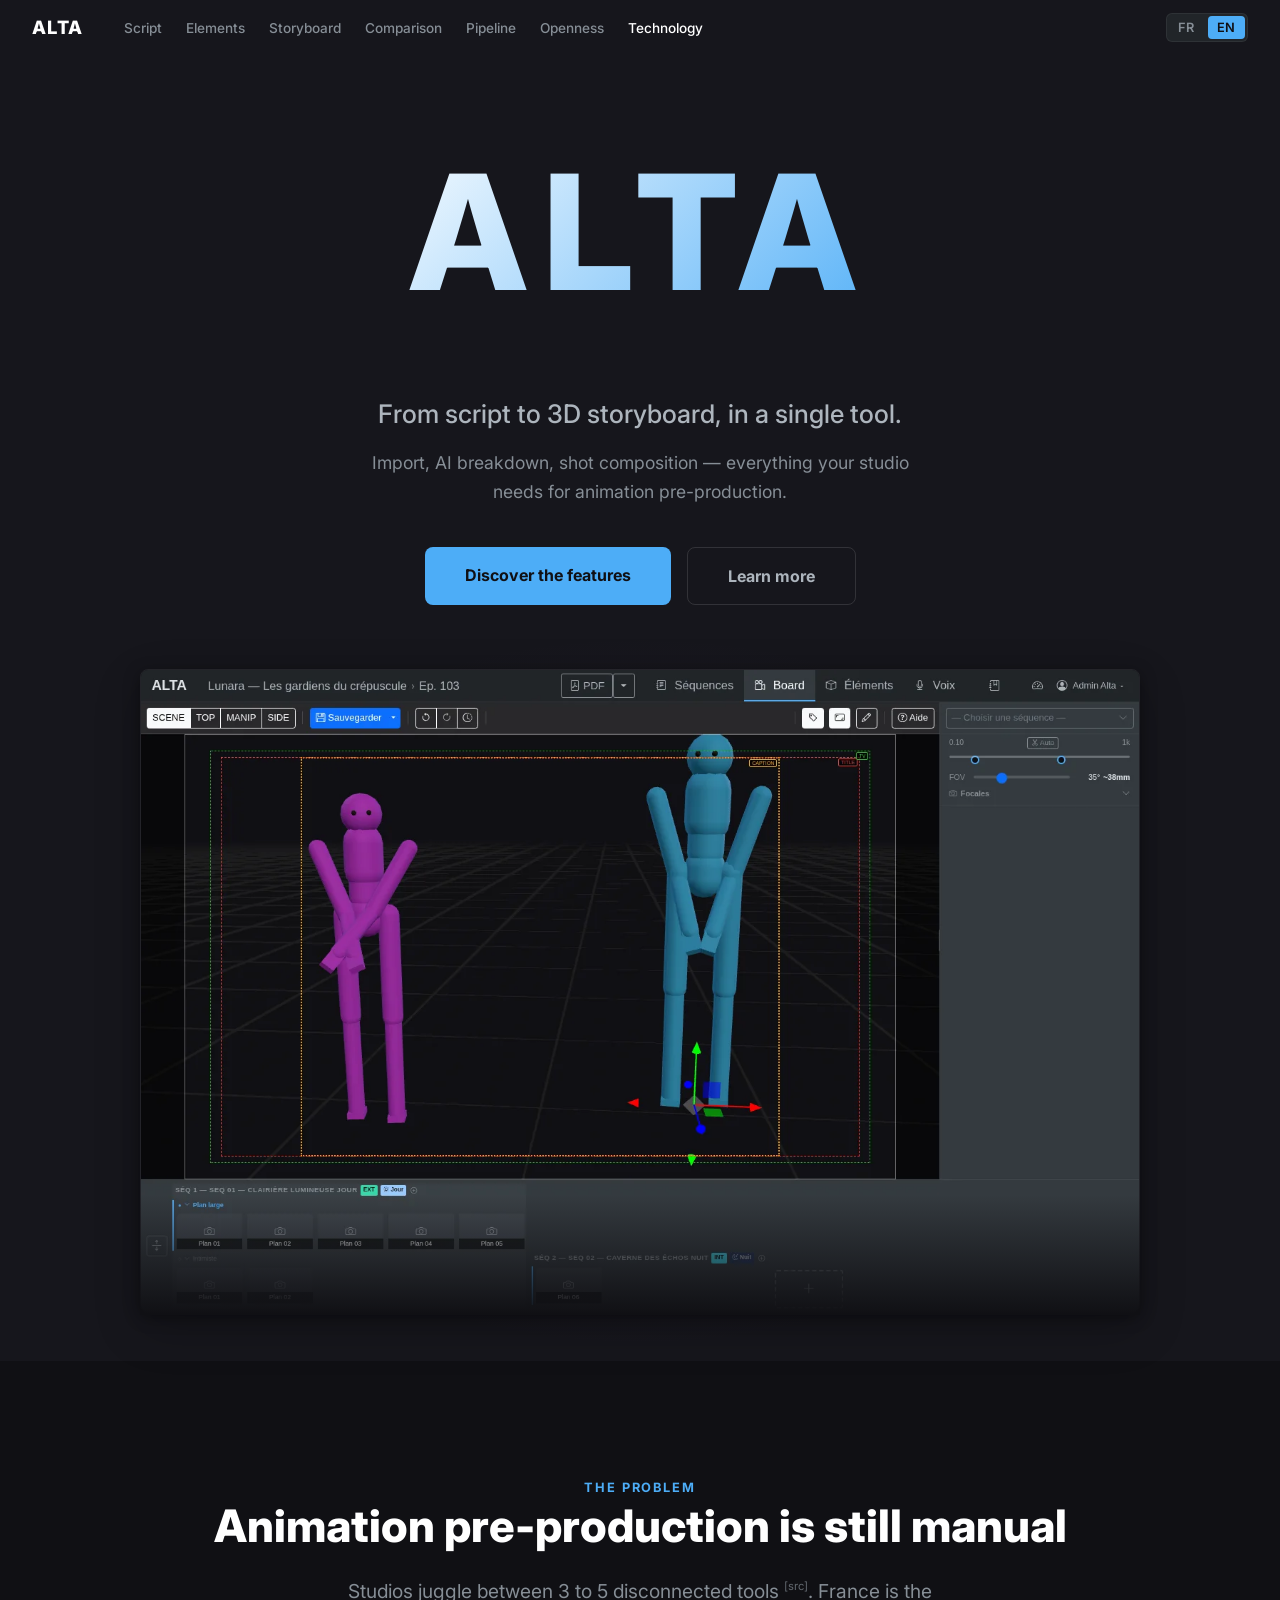
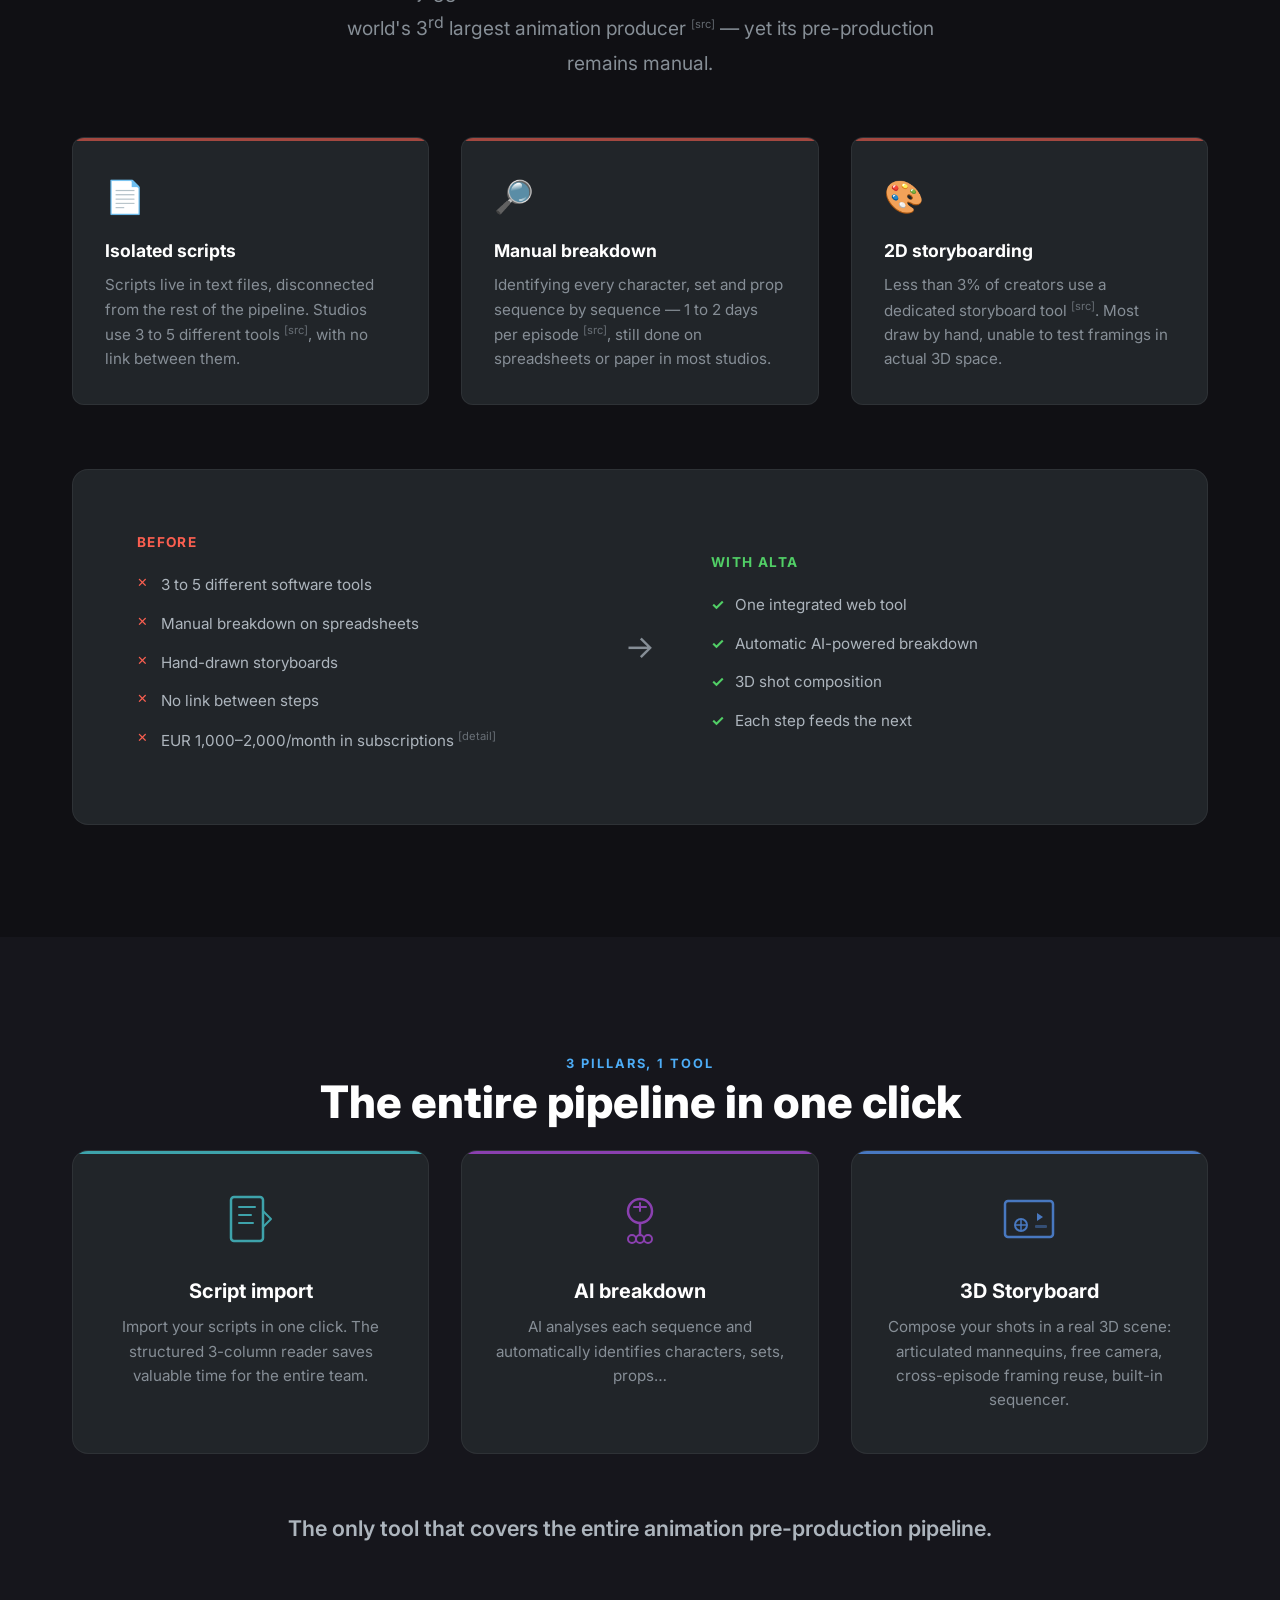
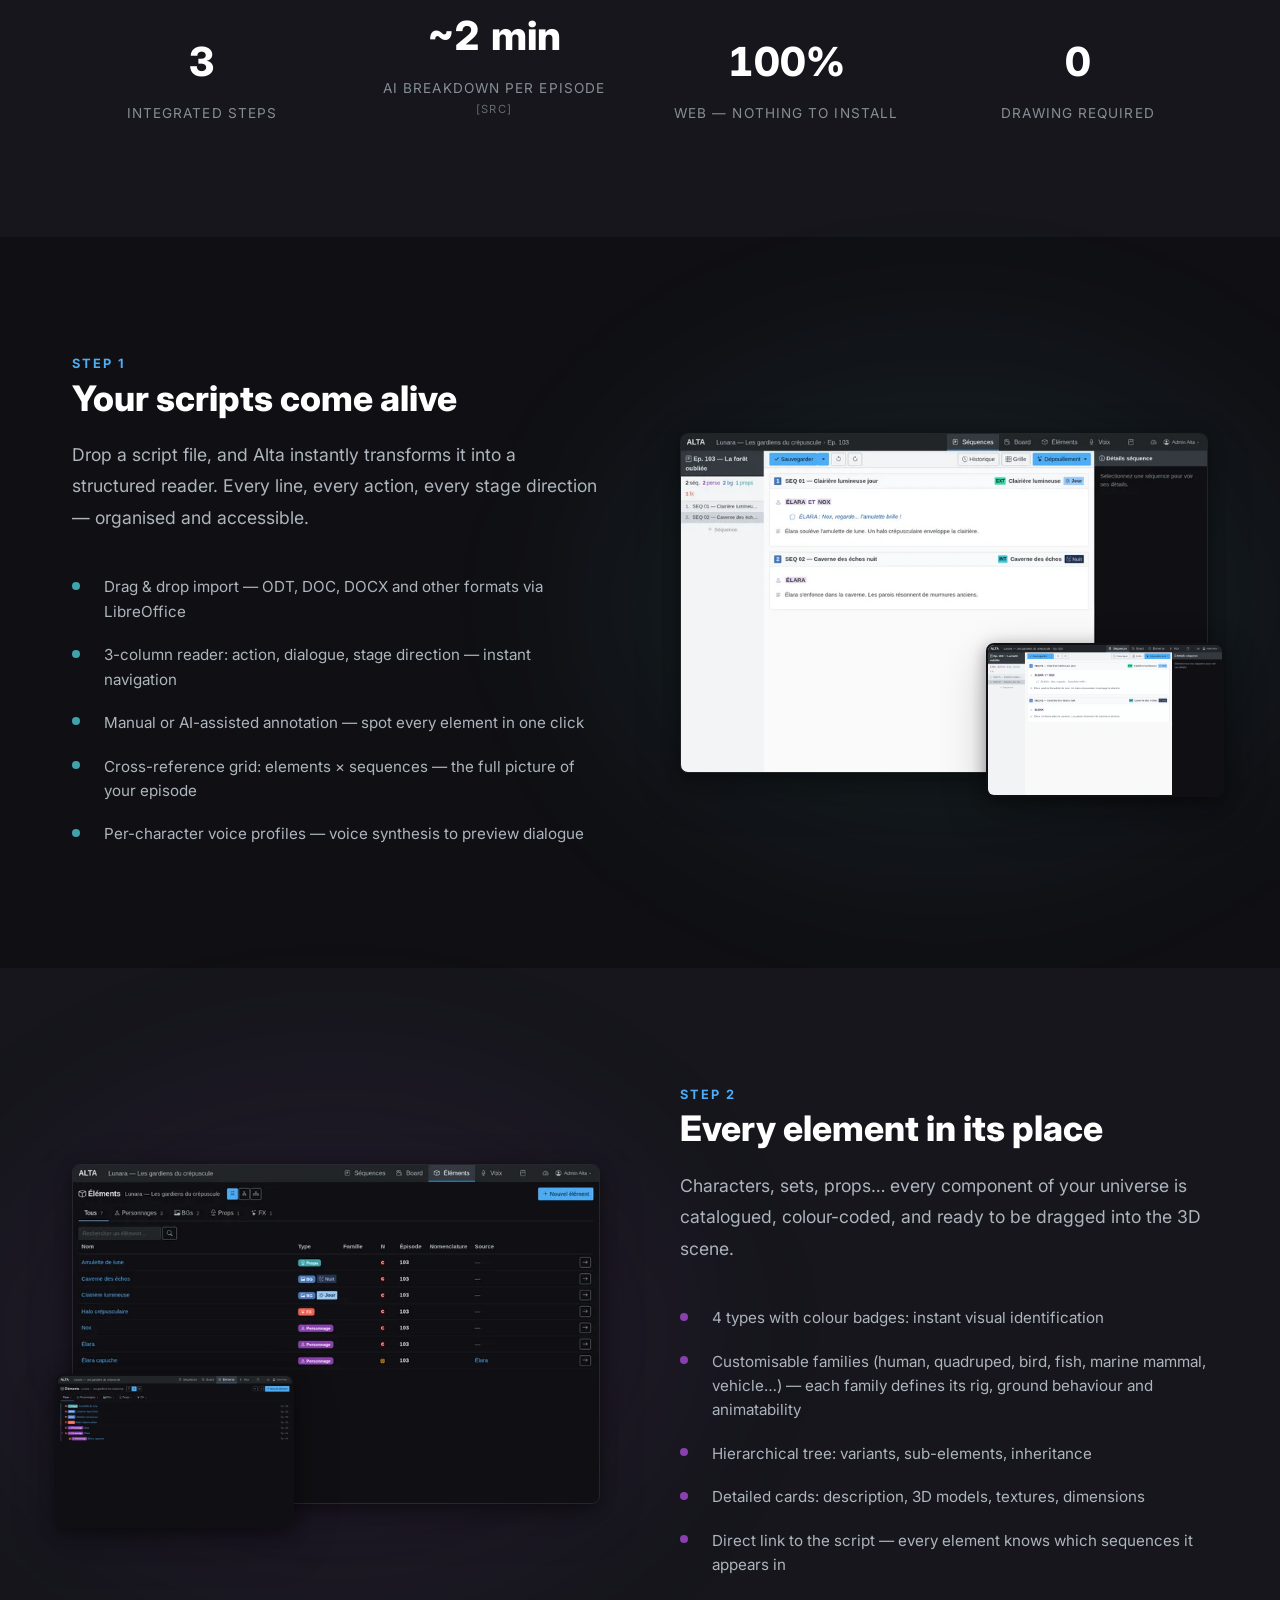
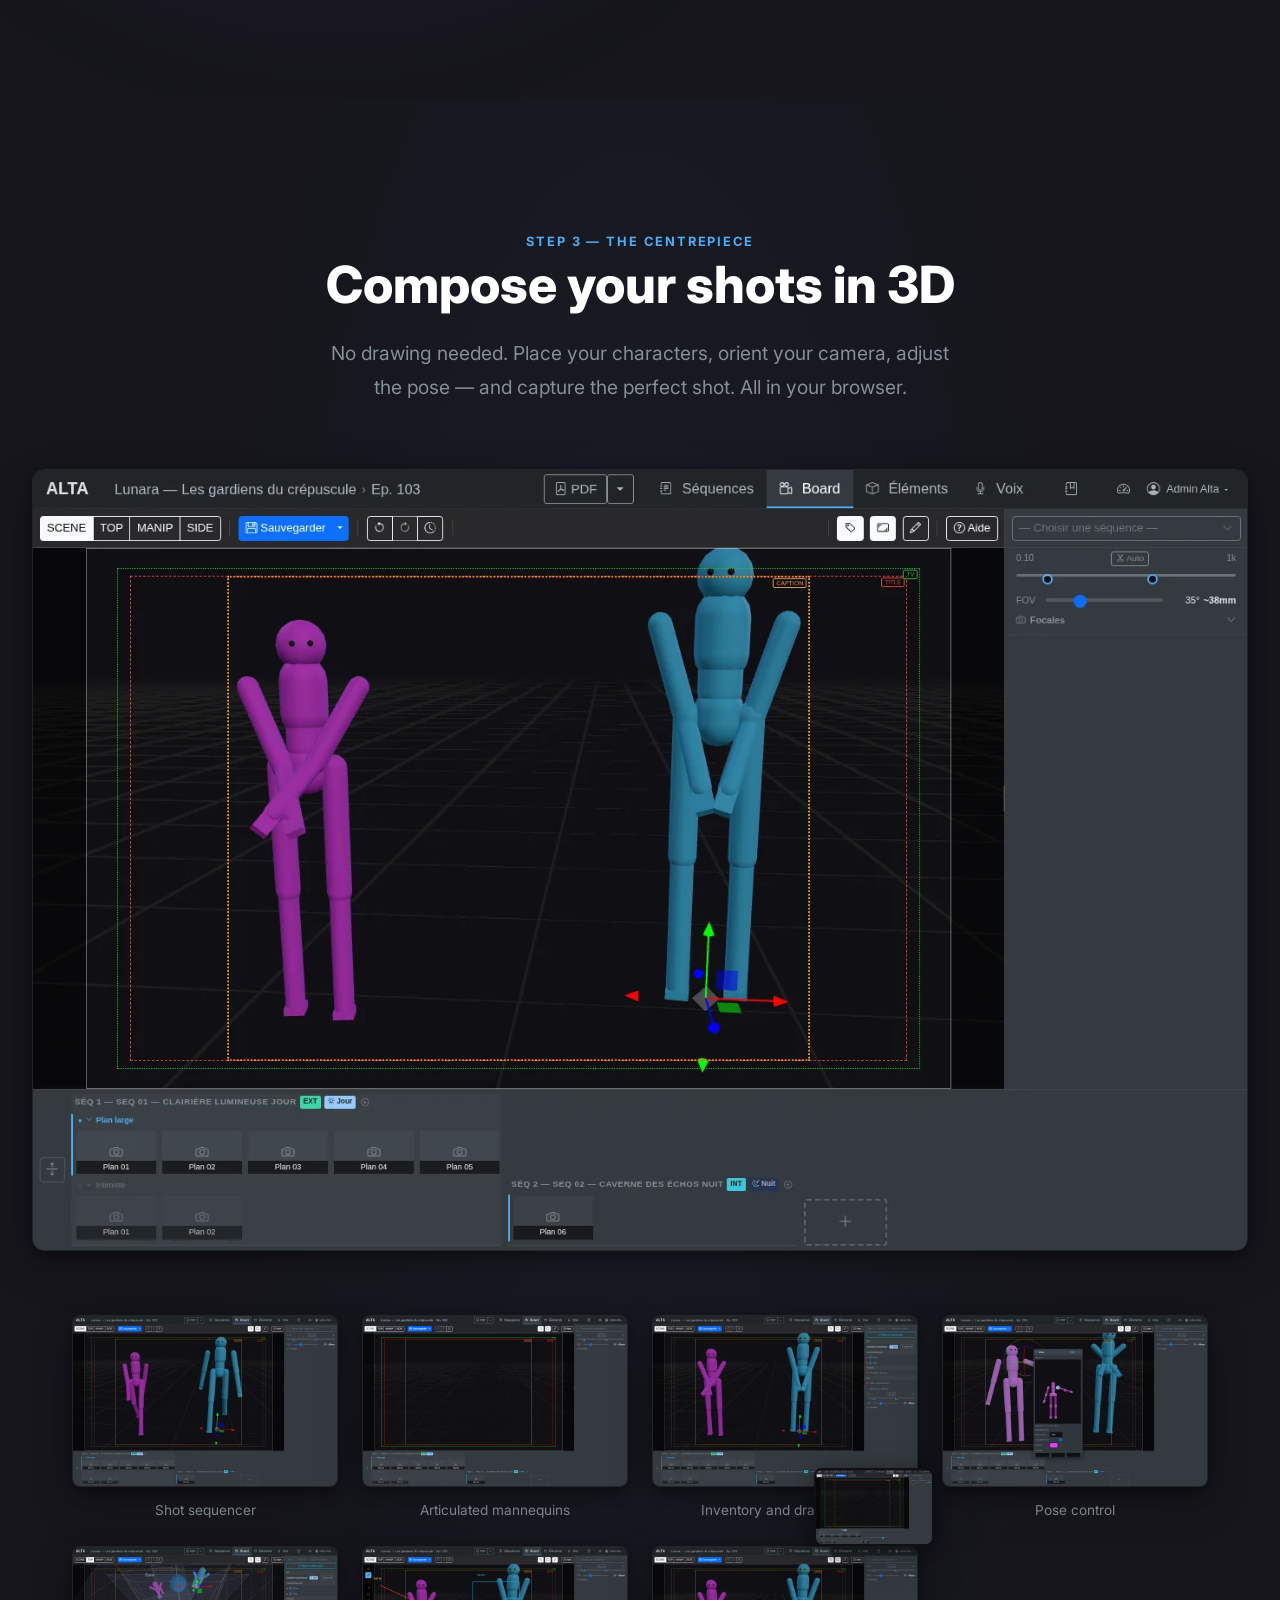
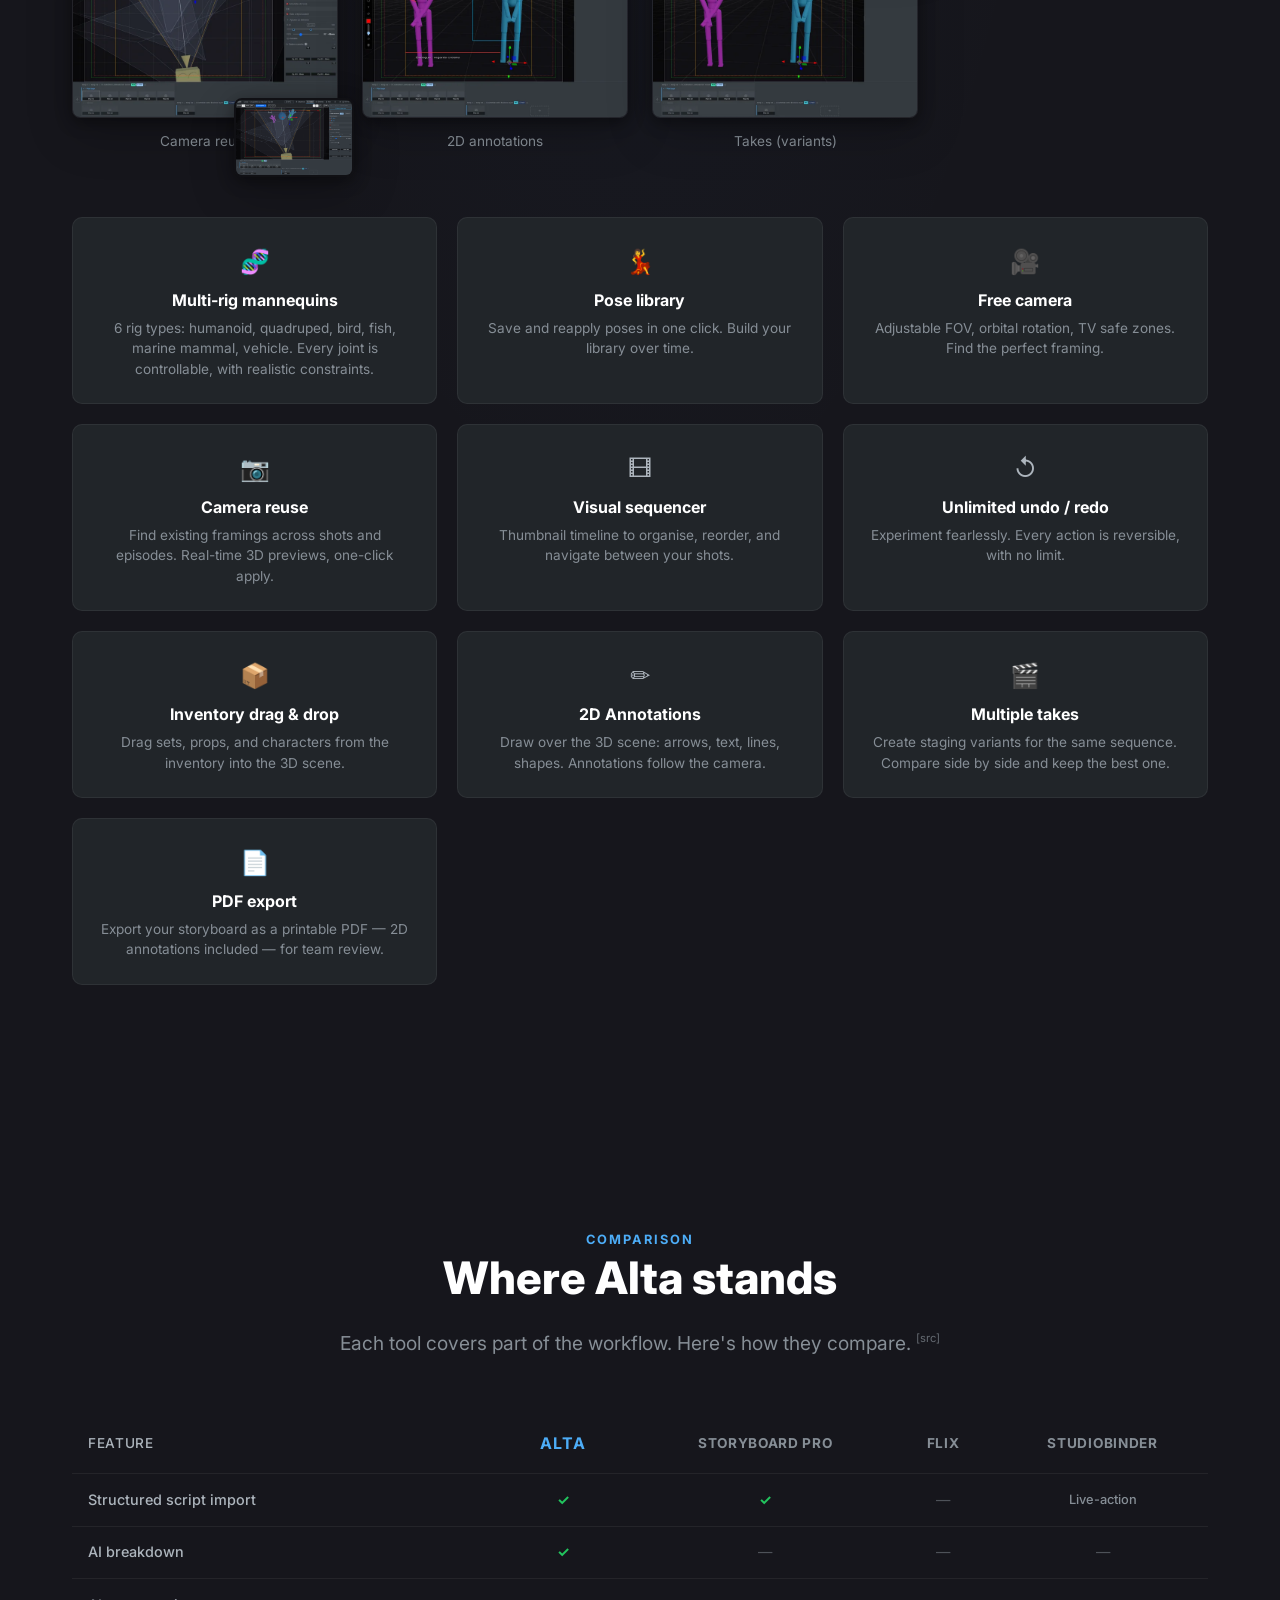
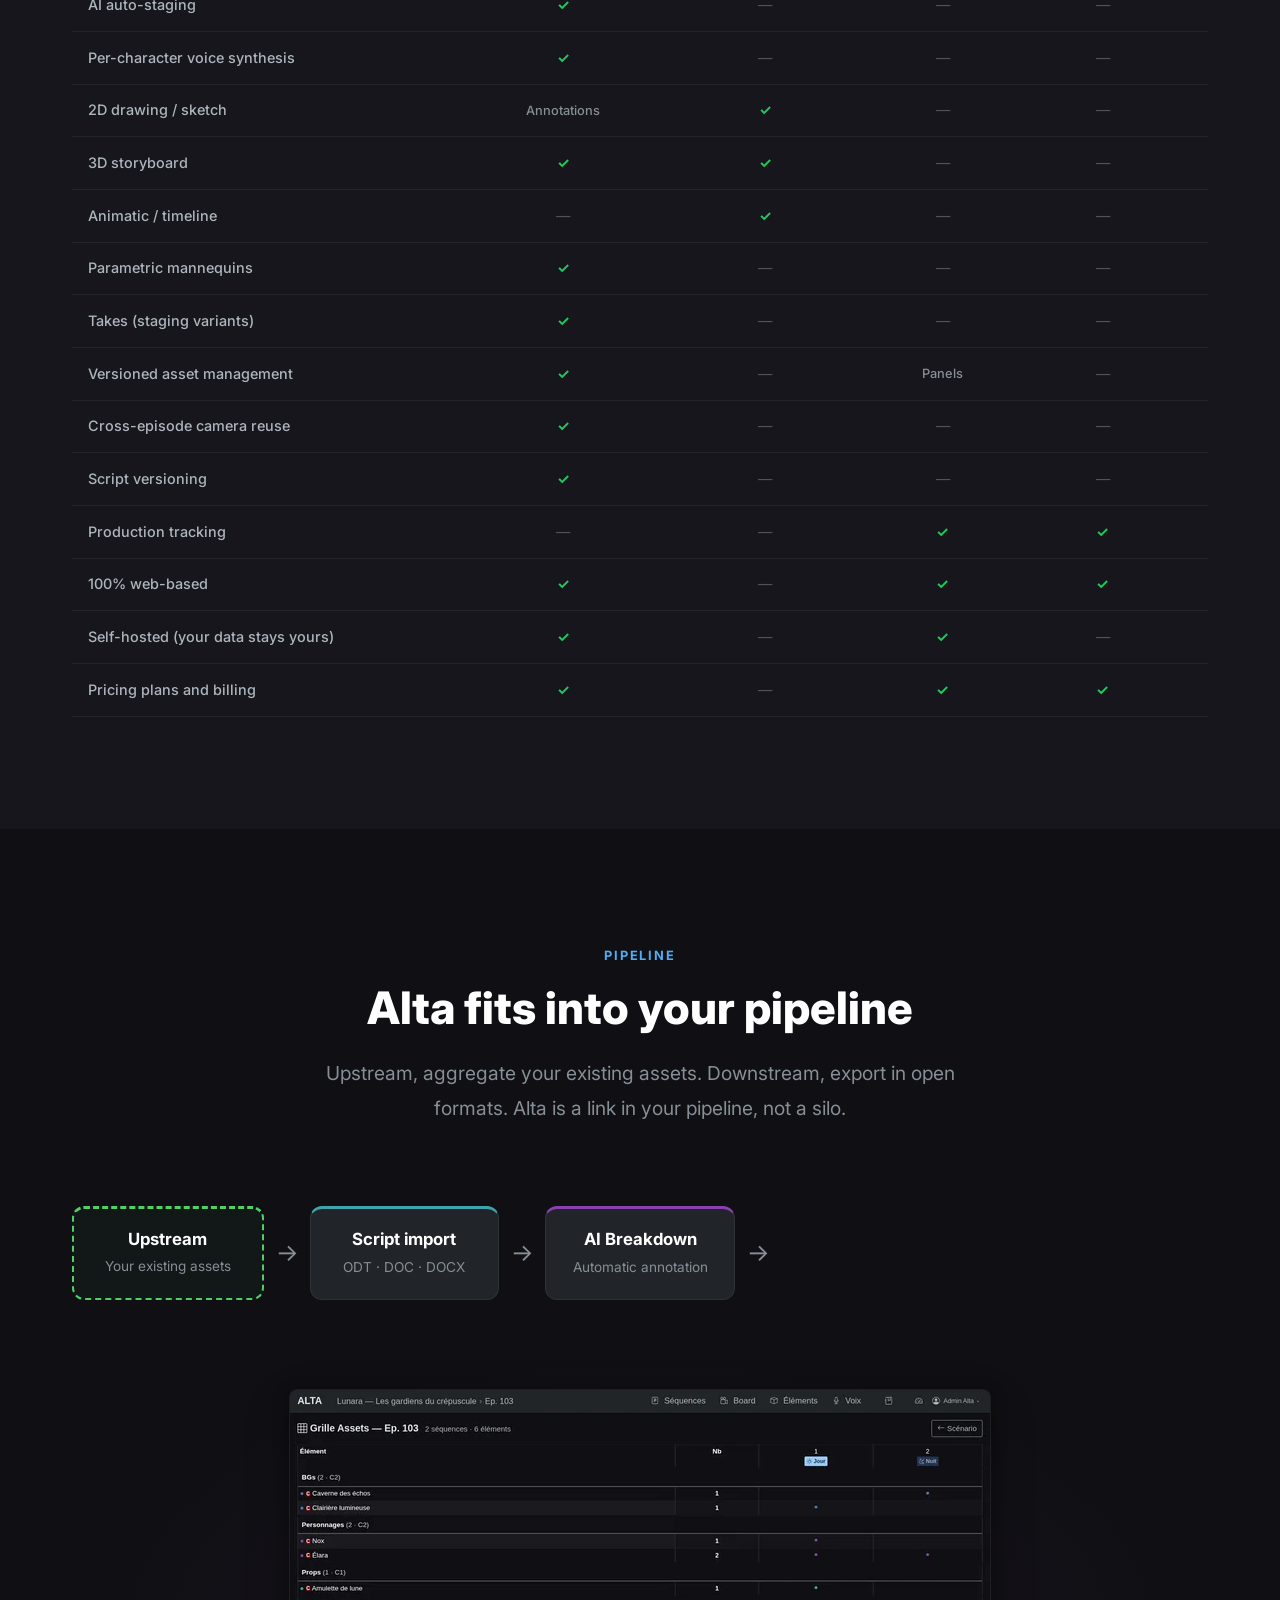
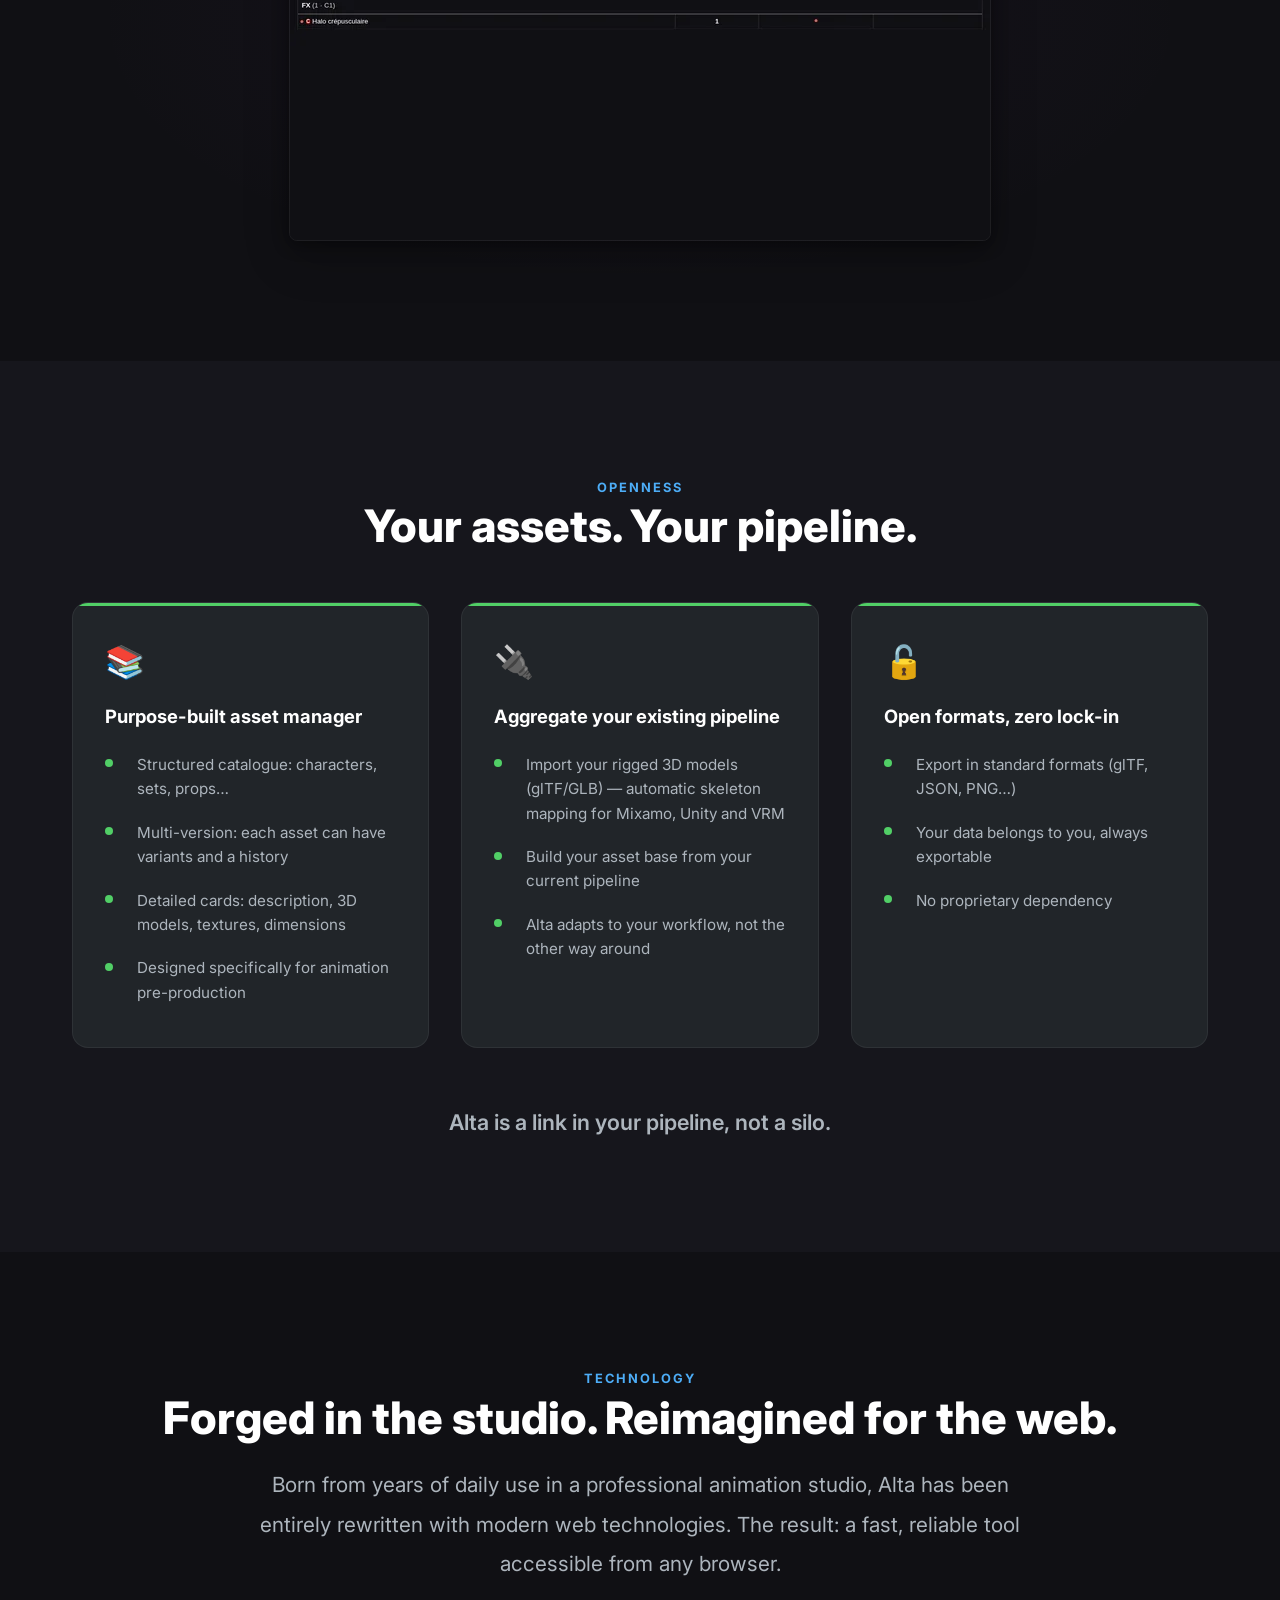
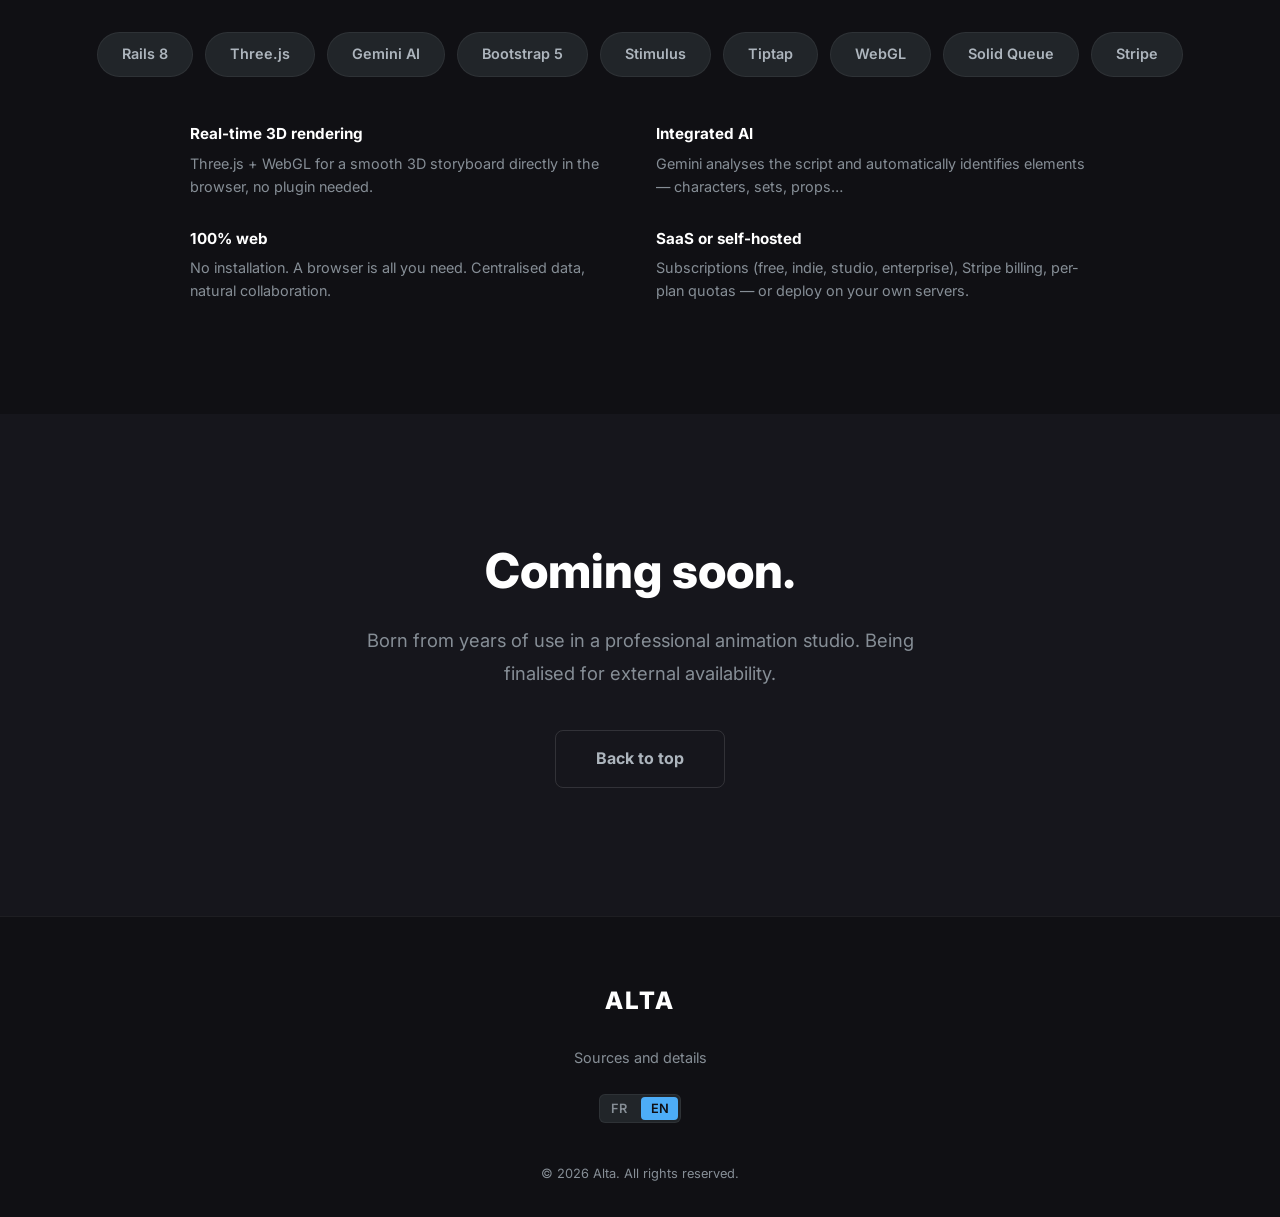
==== commit 16be573e: "Screenshots PNG → WebP, optimisation GIF - Convertir les 11 screenshots PNG en WebP (qualité 85, -52" ====
--- a/index.html
+++ b/index.html
@@ -48,7 +48,7 @@
     <a href="#tech" class="hero-cta hero-cta-secondary" data-lang="en">Learn more</a>
   </div>
   <div class="hero-screenshot">
-    <img src="img/board.png" alt="Alta — Storyboard 3D" class="screenshot">
+    <img src="img/board.webp" alt="Alta — Storyboard 3D" class="screenshot">
   </div>
   <div class="hero-scroll-hint">
     <span data-lang="fr">Scroll</span>
@@ -245,7 +245,7 @@
         </ul>
       </div>
       <div class="feature-visual screenshot-glow glow-teal">
-        <img src="img/scenario.png" alt="Lecteur de scénario" class="screenshot">
+        <img src="img/scenario.webp" alt="Lecteur de scénario" class="screenshot">
         <img src="img/anim_annotation.gif" alt="Annotation IA" class="screenshot inset-screenshot">
       </div>
     </div>
@@ -277,8 +277,8 @@
         </ul>
       </div>
       <div class="feature-visual screenshot-glow glow-violet">
-        <img src="img/elements.png" alt="Liste des éléments" class="screenshot">
-        <img src="img/elements_tree.png" alt="Arborescence" class="screenshot inset-screenshot inset-screenshot-left">
+        <img src="img/elements.webp" alt="Liste des éléments" class="screenshot">
+        <img src="img/elements_tree.webp" alt="Arborescence" class="screenshot inset-screenshot inset-screenshot-left">
       </div>
     </div>
   </div>
@@ -297,13 +297,13 @@
     </div>
 
     <div class="storyboard-hero reveal">
-      <img src="img/board.png" alt="Board 3D" class="screenshot" style="width: 100%; border-radius: 12px;">
+      <img src="img/board.webp" alt="Board 3D" class="screenshot" style="width: 100%; border-radius: 12px;">
     </div>
 
     <div class="container">
       <div class="filmstrip reveal">
         <div class="filmstrip-item">
-          <img src="img/board_sequencer.png" alt="Séquenceur" class="screenshot">
+          <img src="img/board_sequencer.webp" alt="Séquenceur" class="screenshot">
           <p class="filmstrip-caption" data-lang="fr">Séquenceur de plans</p>
           <p class="filmstrip-caption" data-lang="en">Shot sequencer</p>
         </div>
@@ -313,29 +313,29 @@
           <p class="filmstrip-caption" data-lang="en">Articulated mannequins</p>
         </div>
         <div class="filmstrip-item" style="position: relative;">
-          <img src="img/board_sidebar.png" alt="Sidebar du board" class="screenshot">
+          <img src="img/board_sidebar.webp" alt="Sidebar du board" class="screenshot">
           <img src="img/anim_inventory_drag.gif" alt="Drag inventaire" class="screenshot inset-screenshot">
           <p class="filmstrip-caption" data-lang="fr">Inventaire et drag &amp; drop</p>
           <p class="filmstrip-caption" data-lang="en">Inventory and drag &amp; drop</p>
         </div>
         <div class="filmstrip-item">
-          <img src="img/board_mannequin_pose.png" alt="Pose de mannequin" class="screenshot">
+          <img src="img/board_mannequin_pose.webp" alt="Pose de mannequin" class="screenshot">
           <p class="filmstrip-caption" data-lang="fr">Contrôle de pose</p>
           <p class="filmstrip-caption" data-lang="en">Pose control</p>
         </div>
         <div class="filmstrip-item" style="position: relative;">
-          <img src="img/board_reut_cam.png" alt="Réutilisation de caméra" class="screenshot">
+          <img src="img/board_reut_cam.webp" alt="Réutilisation de caméra" class="screenshot">
           <img src="img/anim_reut_cam.gif" alt="Réut cam preview" class="screenshot inset-screenshot">
           <p class="filmstrip-caption" data-lang="fr">Réutilisation de caméra</p>
           <p class="filmstrip-caption" data-lang="en">Camera reuse</p>
         </div>
         <div class="filmstrip-item">
-          <img src="img/board_annotation.png" alt="Annotations 2D" class="screenshot">
+          <img src="img/board_annotation.webp" alt="Annotations 2D" class="screenshot">
           <p class="filmstrip-caption" data-lang="fr">Annotations 2D</p>
           <p class="filmstrip-caption" data-lang="en">2D annotations</p>
         </div>
         <div class="filmstrip-item">
-          <img src="img/board_takes.png" alt="Prises" class="screenshot">
+          <img src="img/board_takes.webp" alt="Prises" class="screenshot">
           <p class="filmstrip-caption" data-lang="fr">Prises (variantes)</p>
           <p class="filmstrip-caption" data-lang="en">Takes (variants)</p>
         </div>
@@ -629,7 +629,7 @@
     </div>
 
     <div class="pipeline-screenshot reveal" style="text-align: center;">
-      <img src="img/grid.png" alt="Grille de dépouillement" class="screenshot" style="display: inline-block; max-width: 1000px;">
+      <img src="img/grid.webp" alt="Grille de dépouillement" class="screenshot" style="display: inline-block; max-width: 1000px;">
     </div>
   </div>
 </section>
